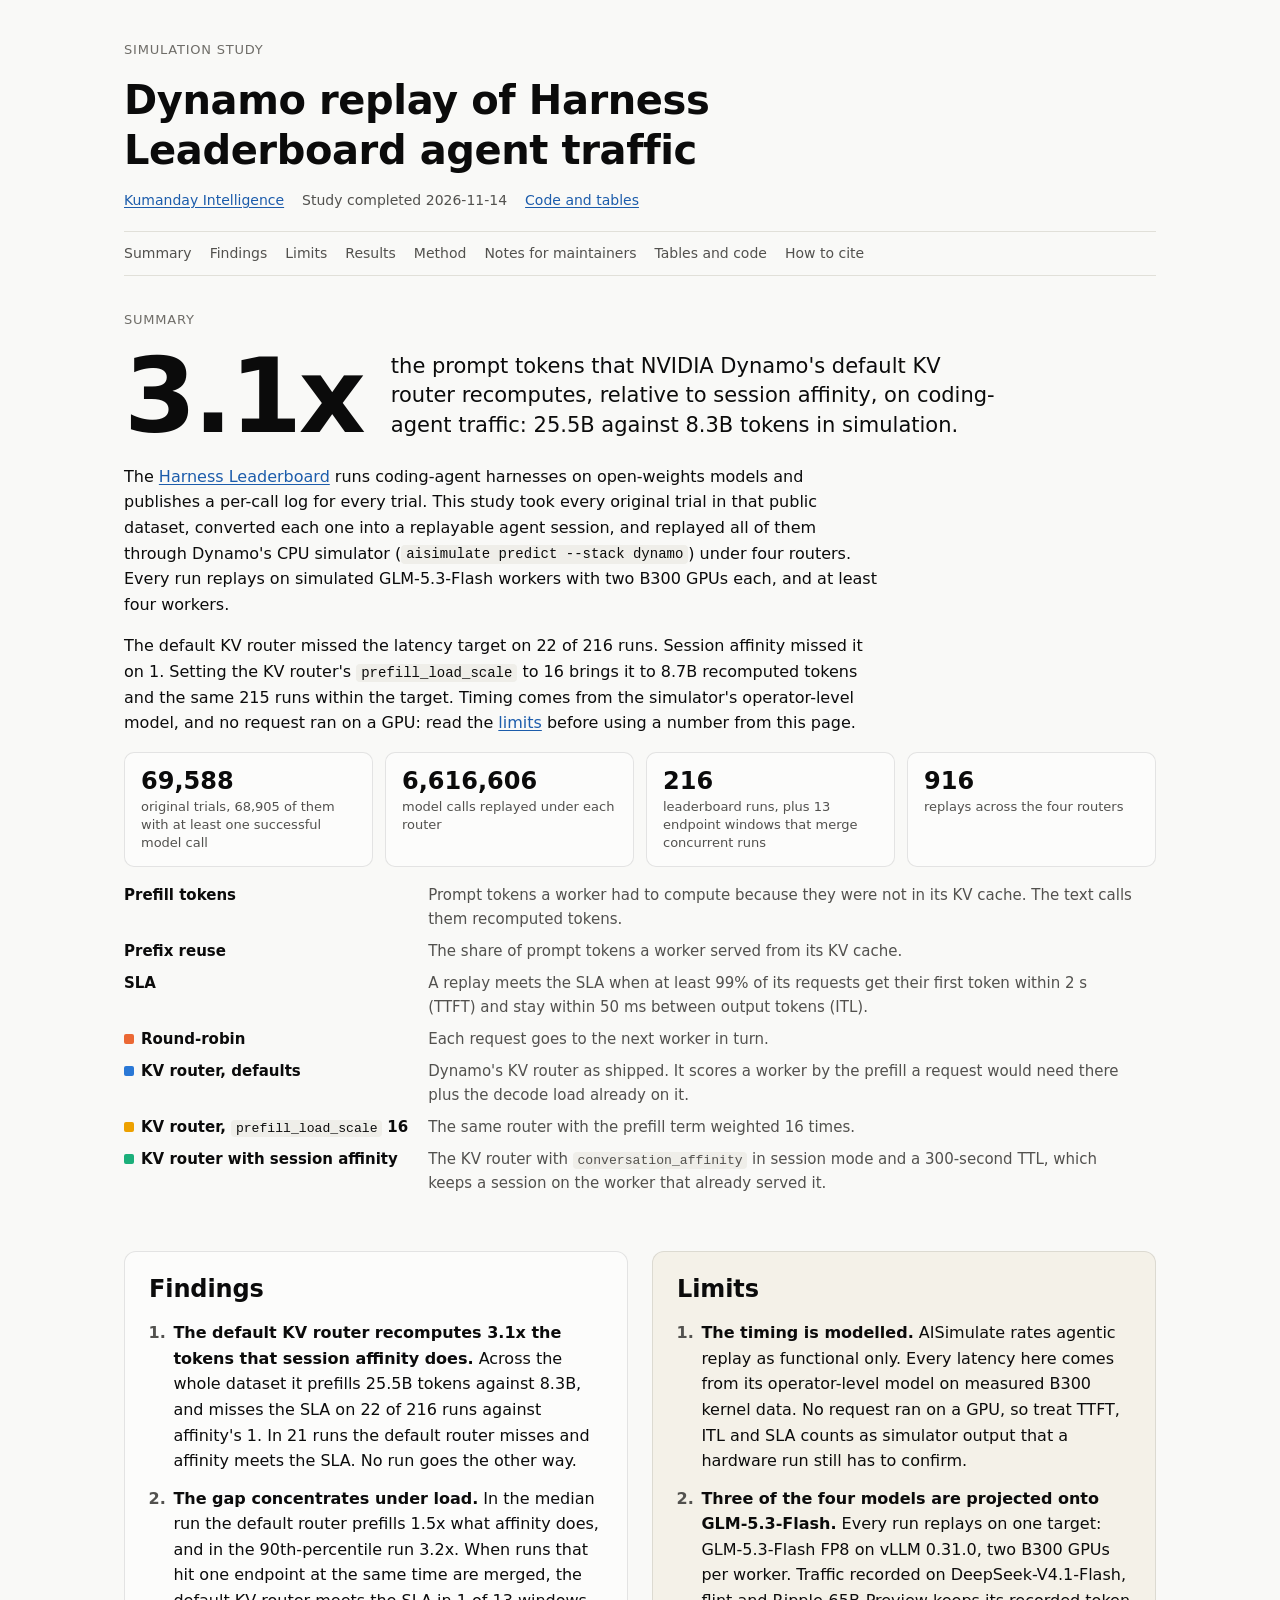
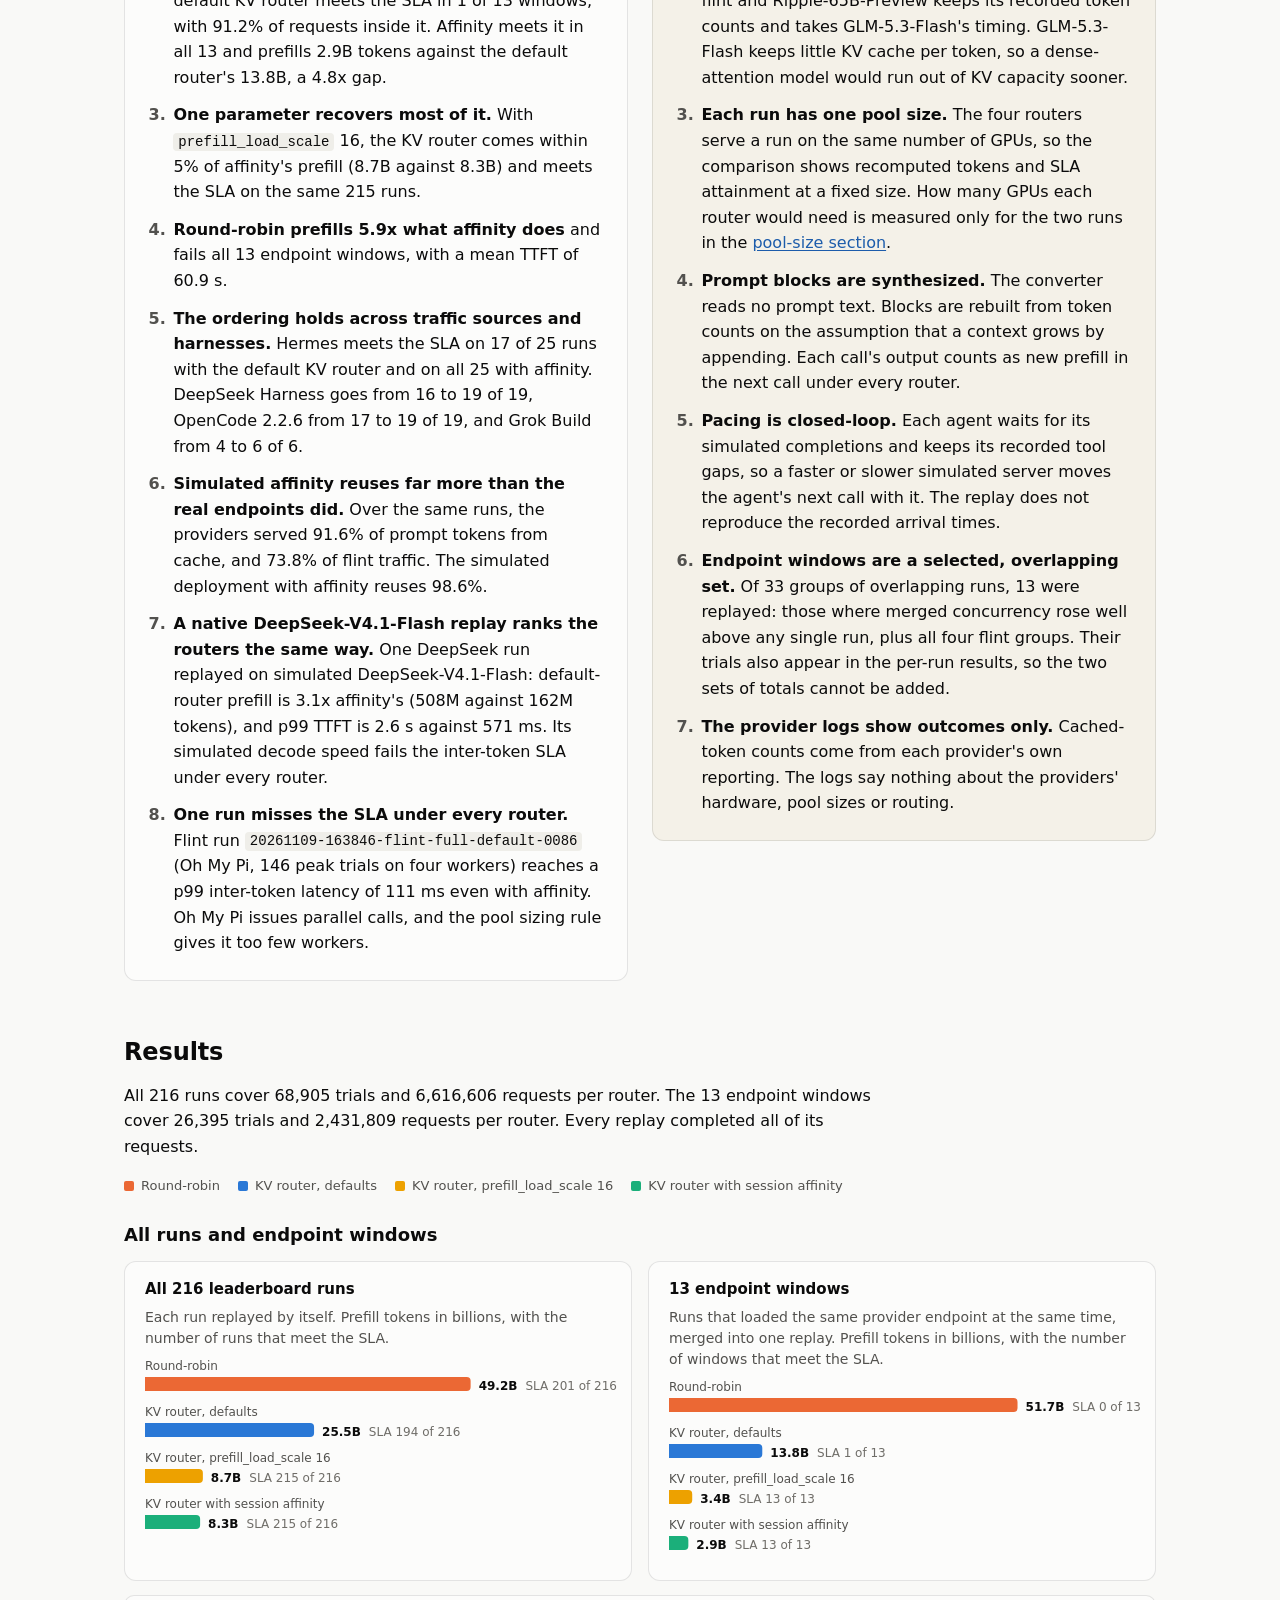
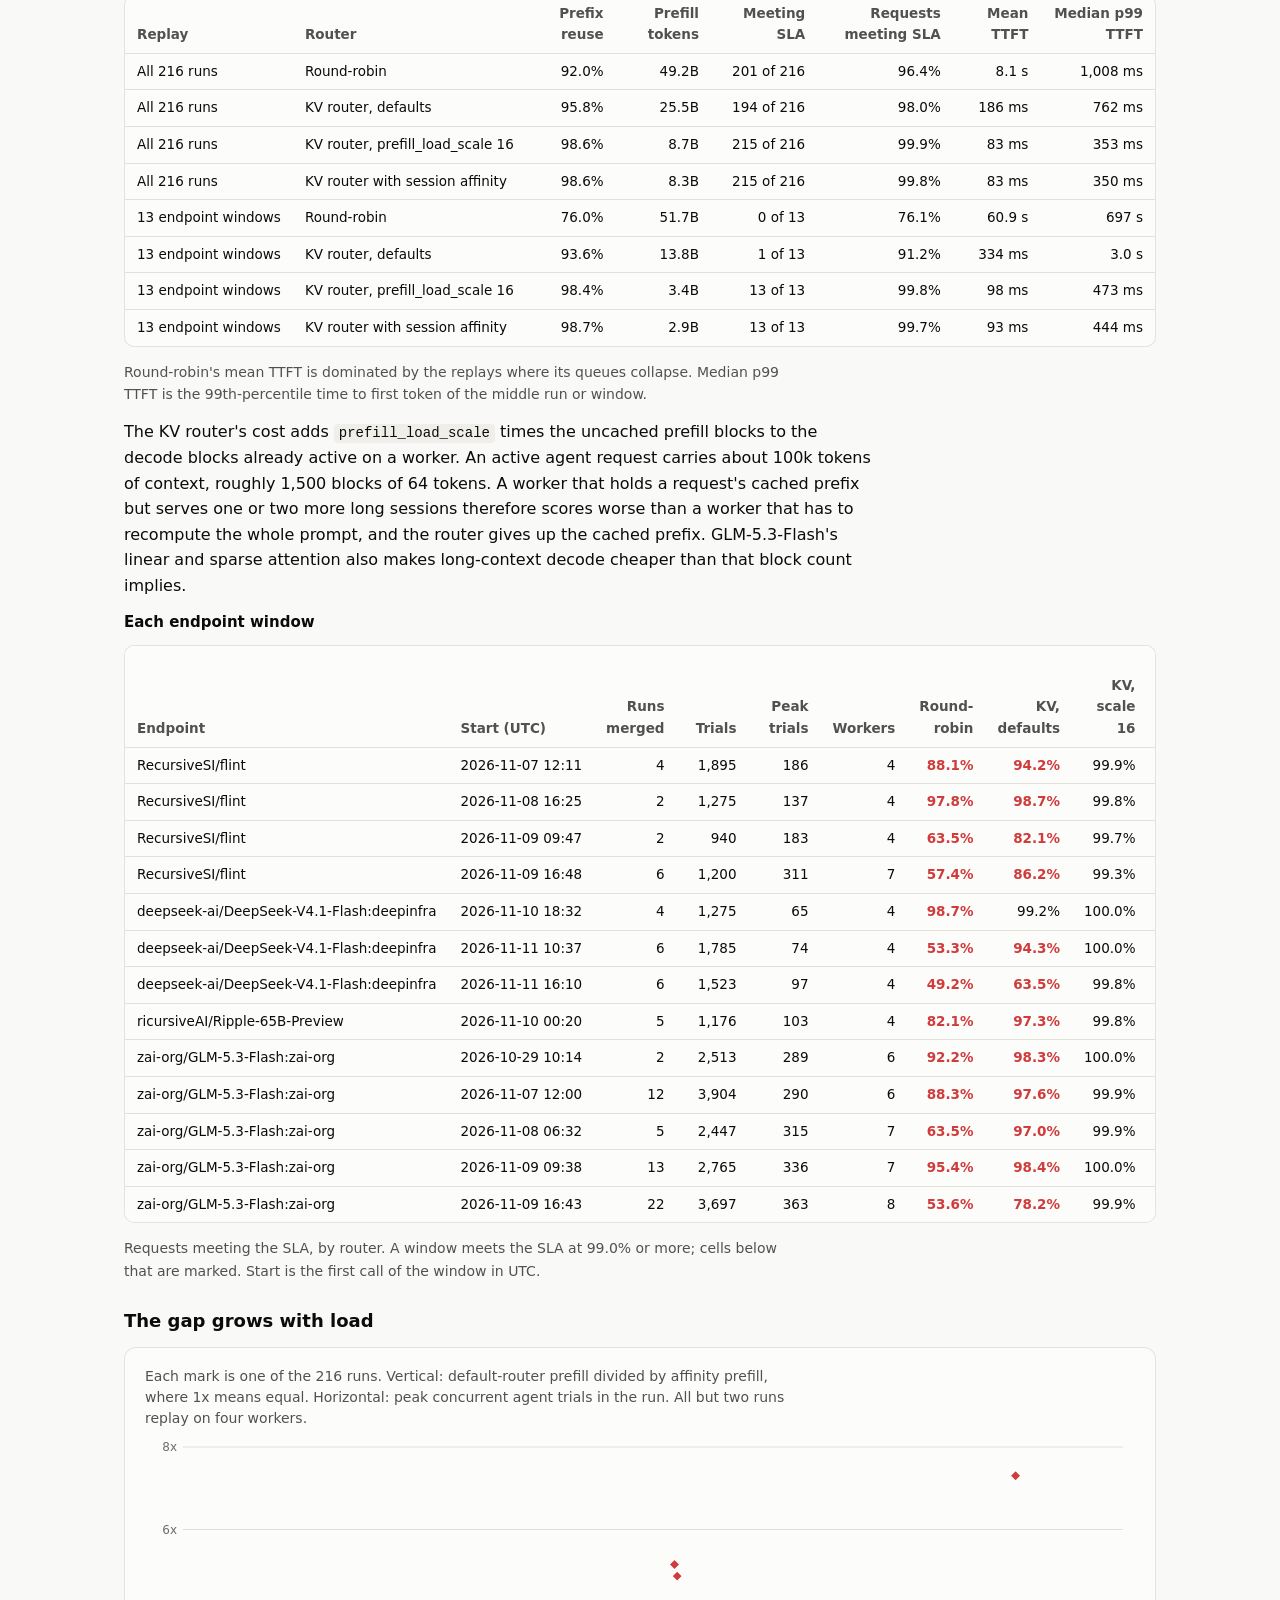
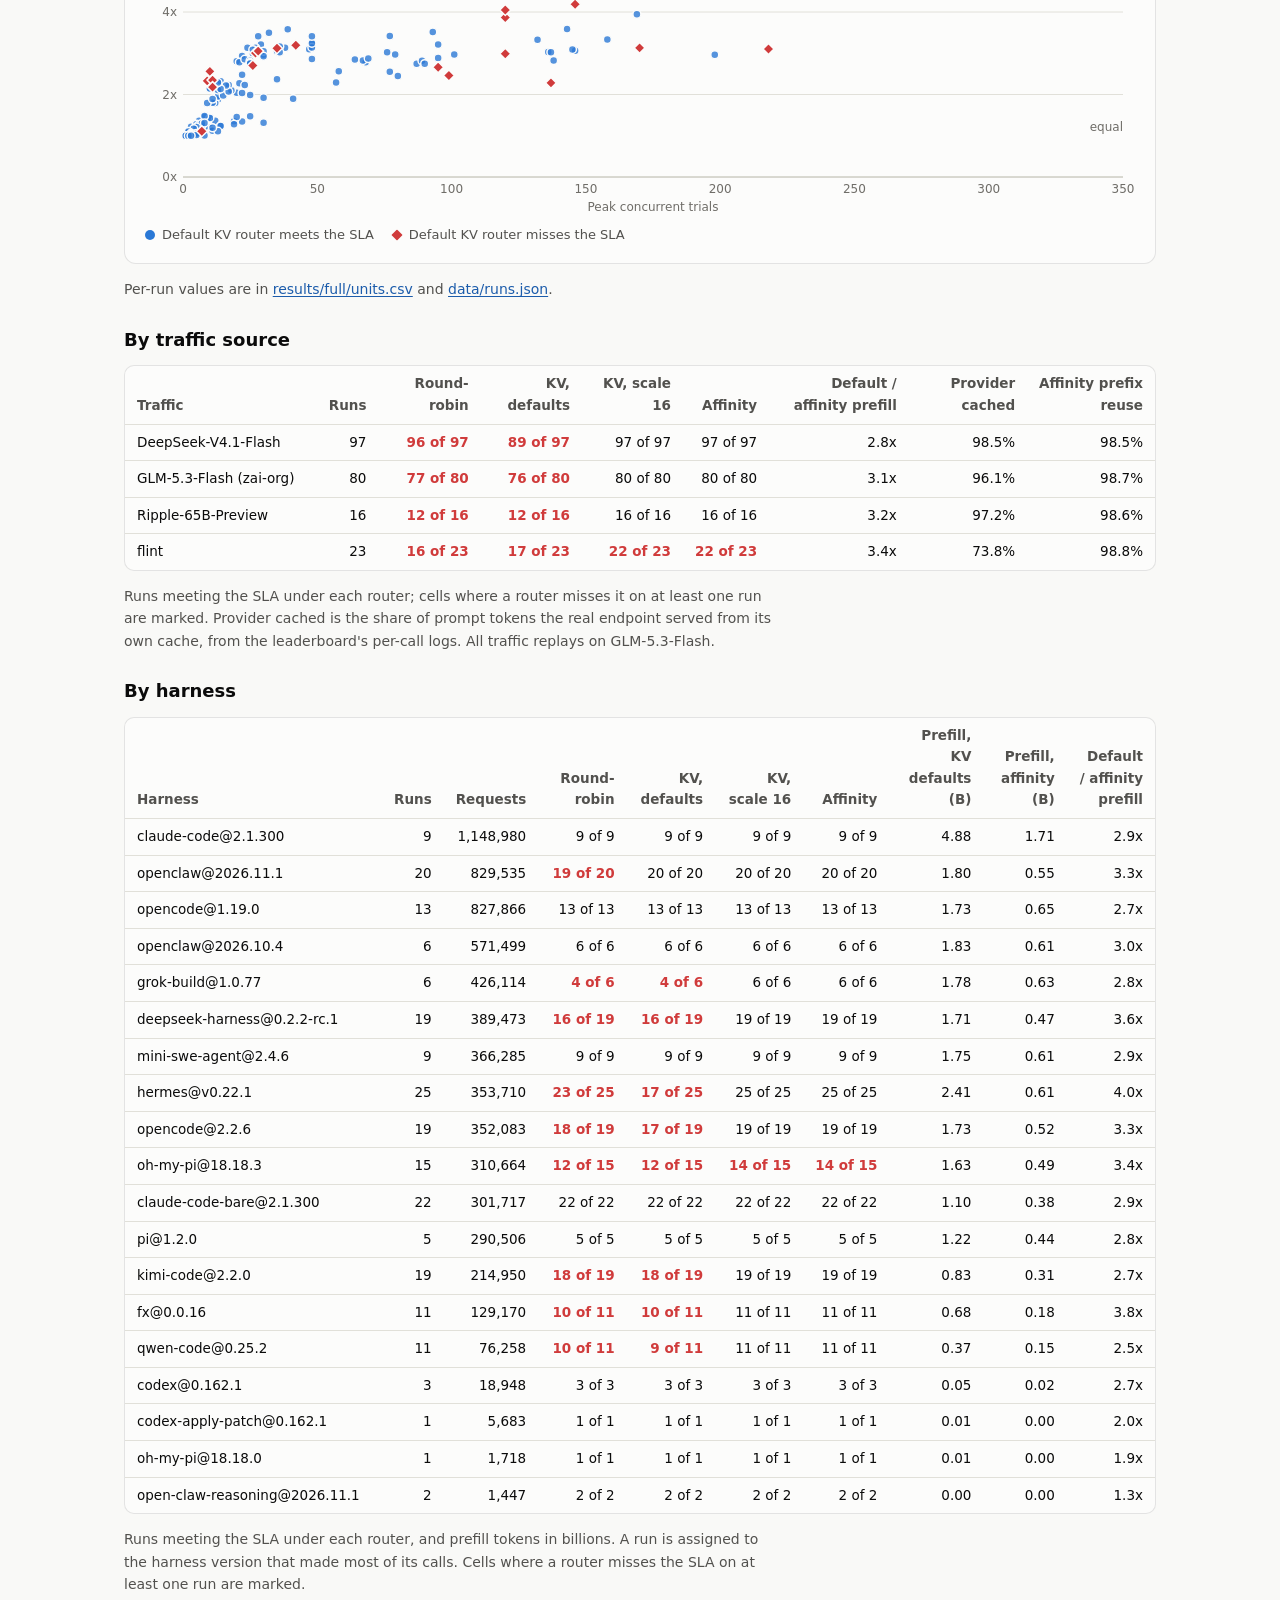
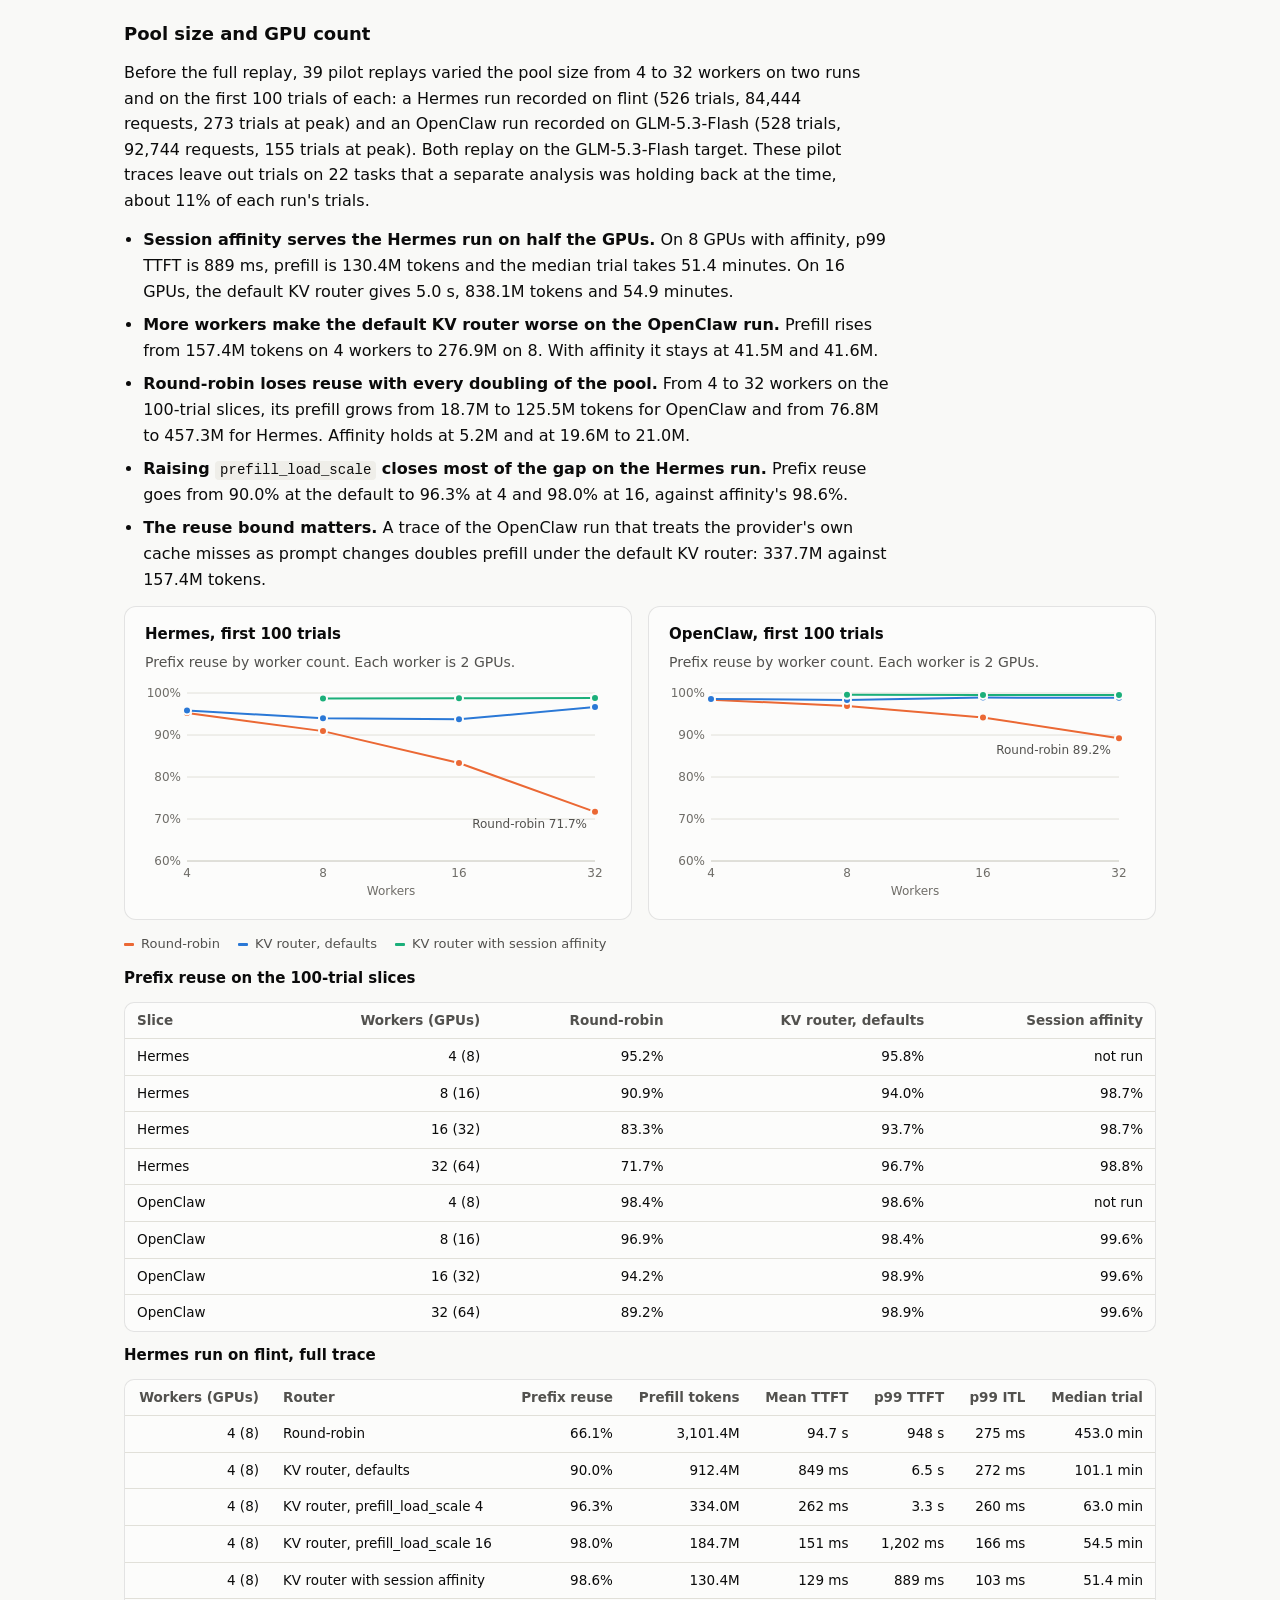
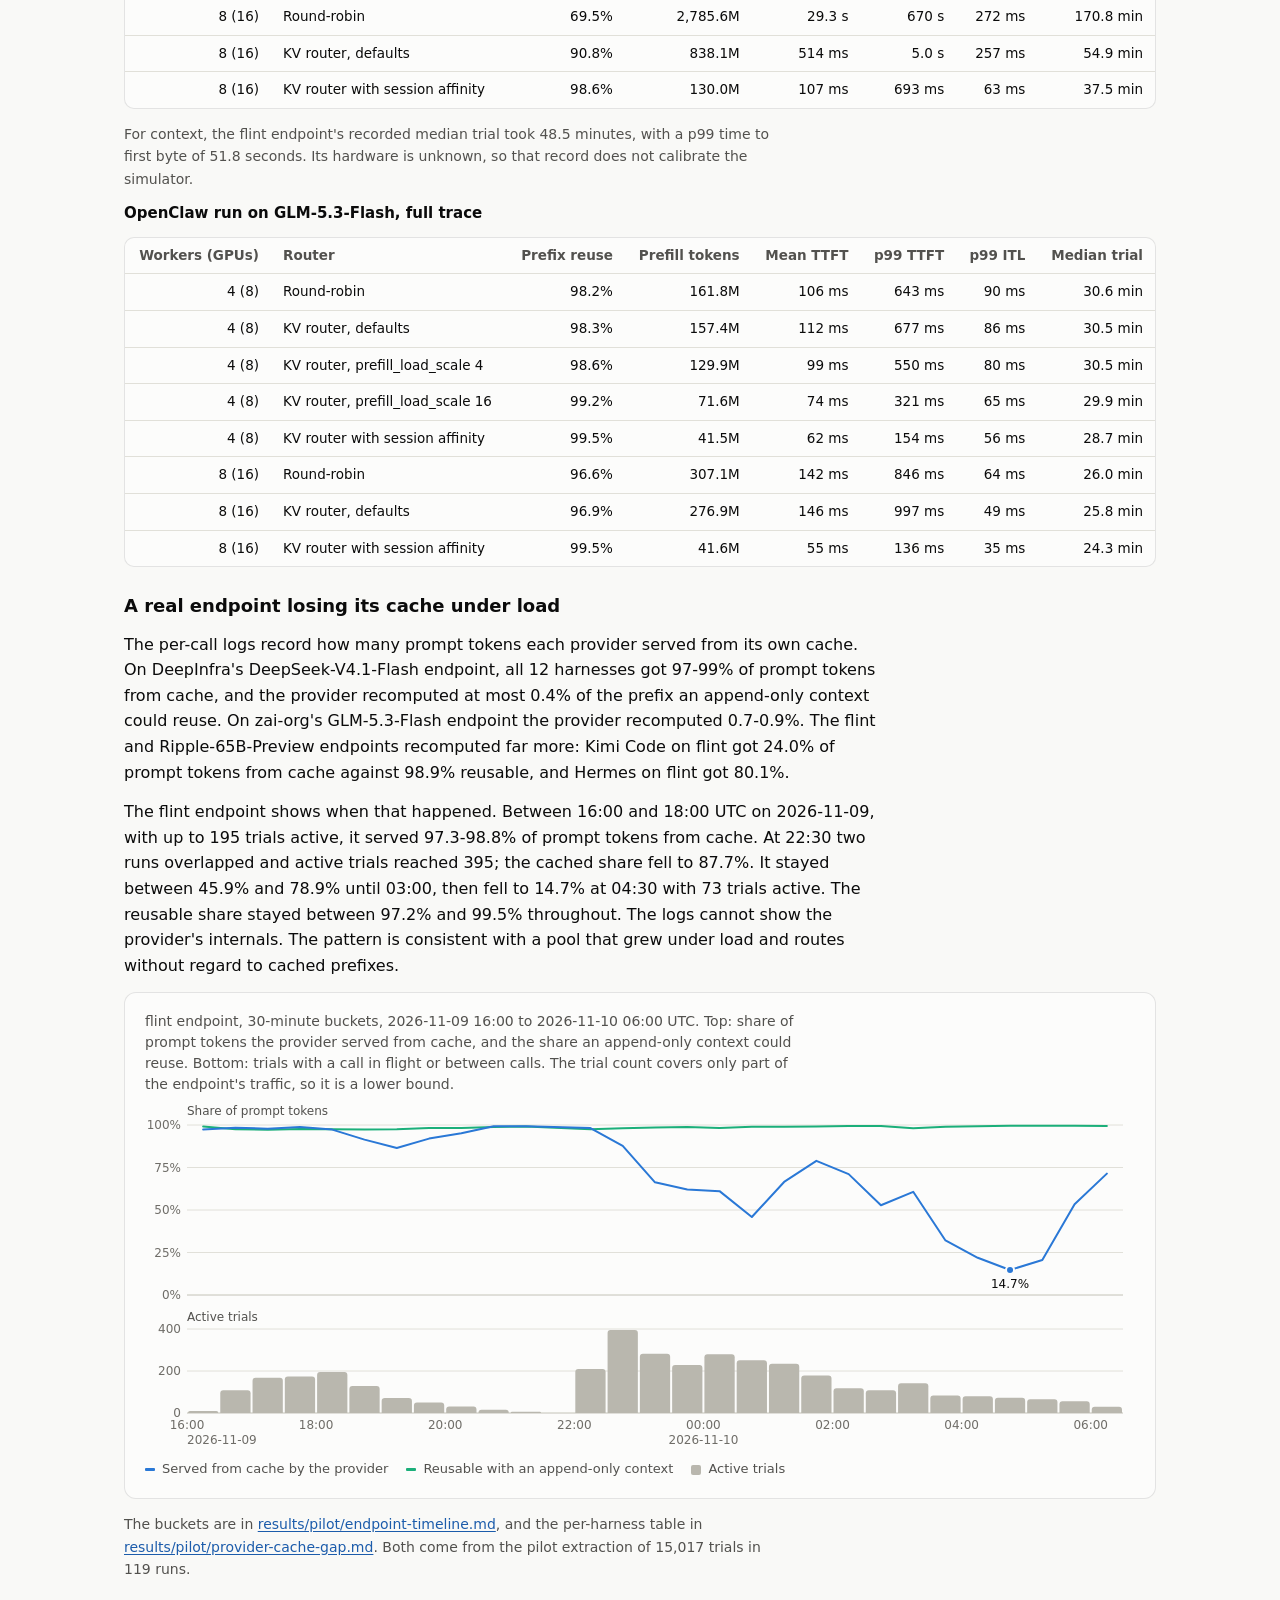
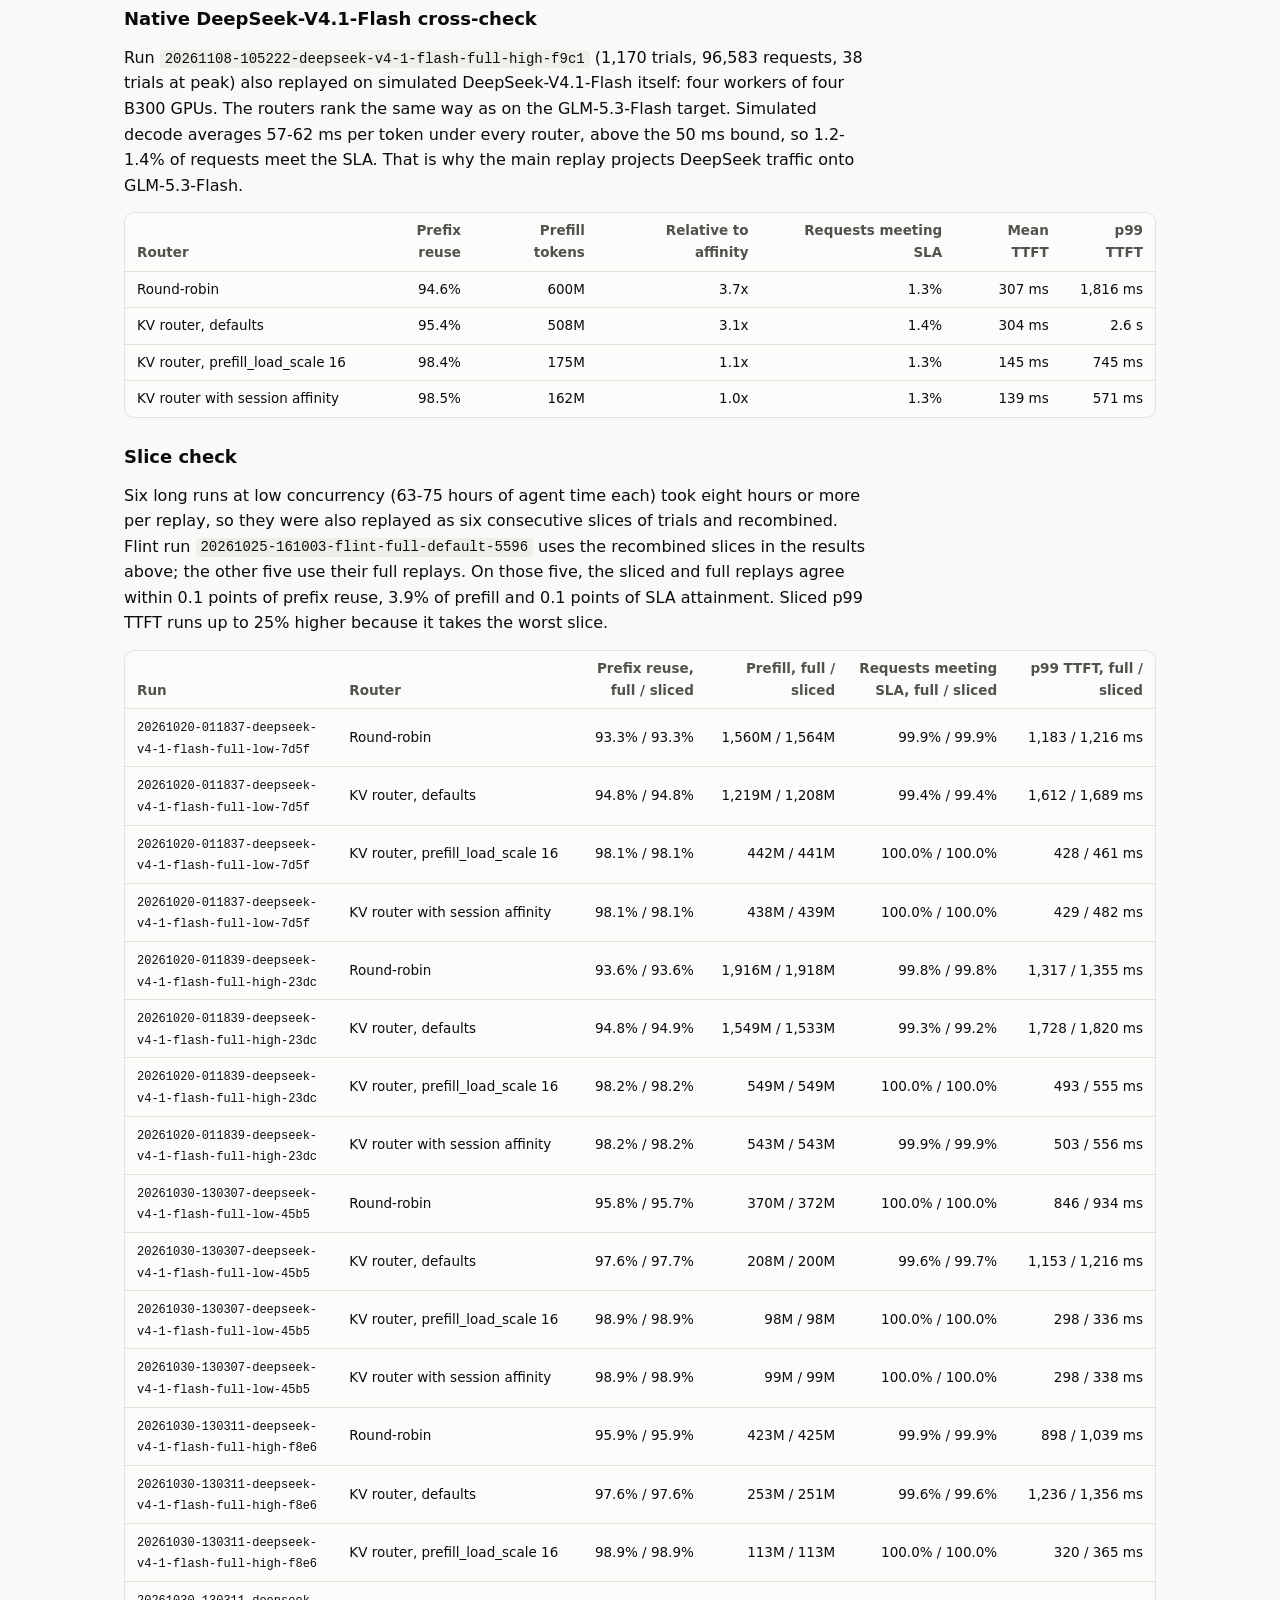
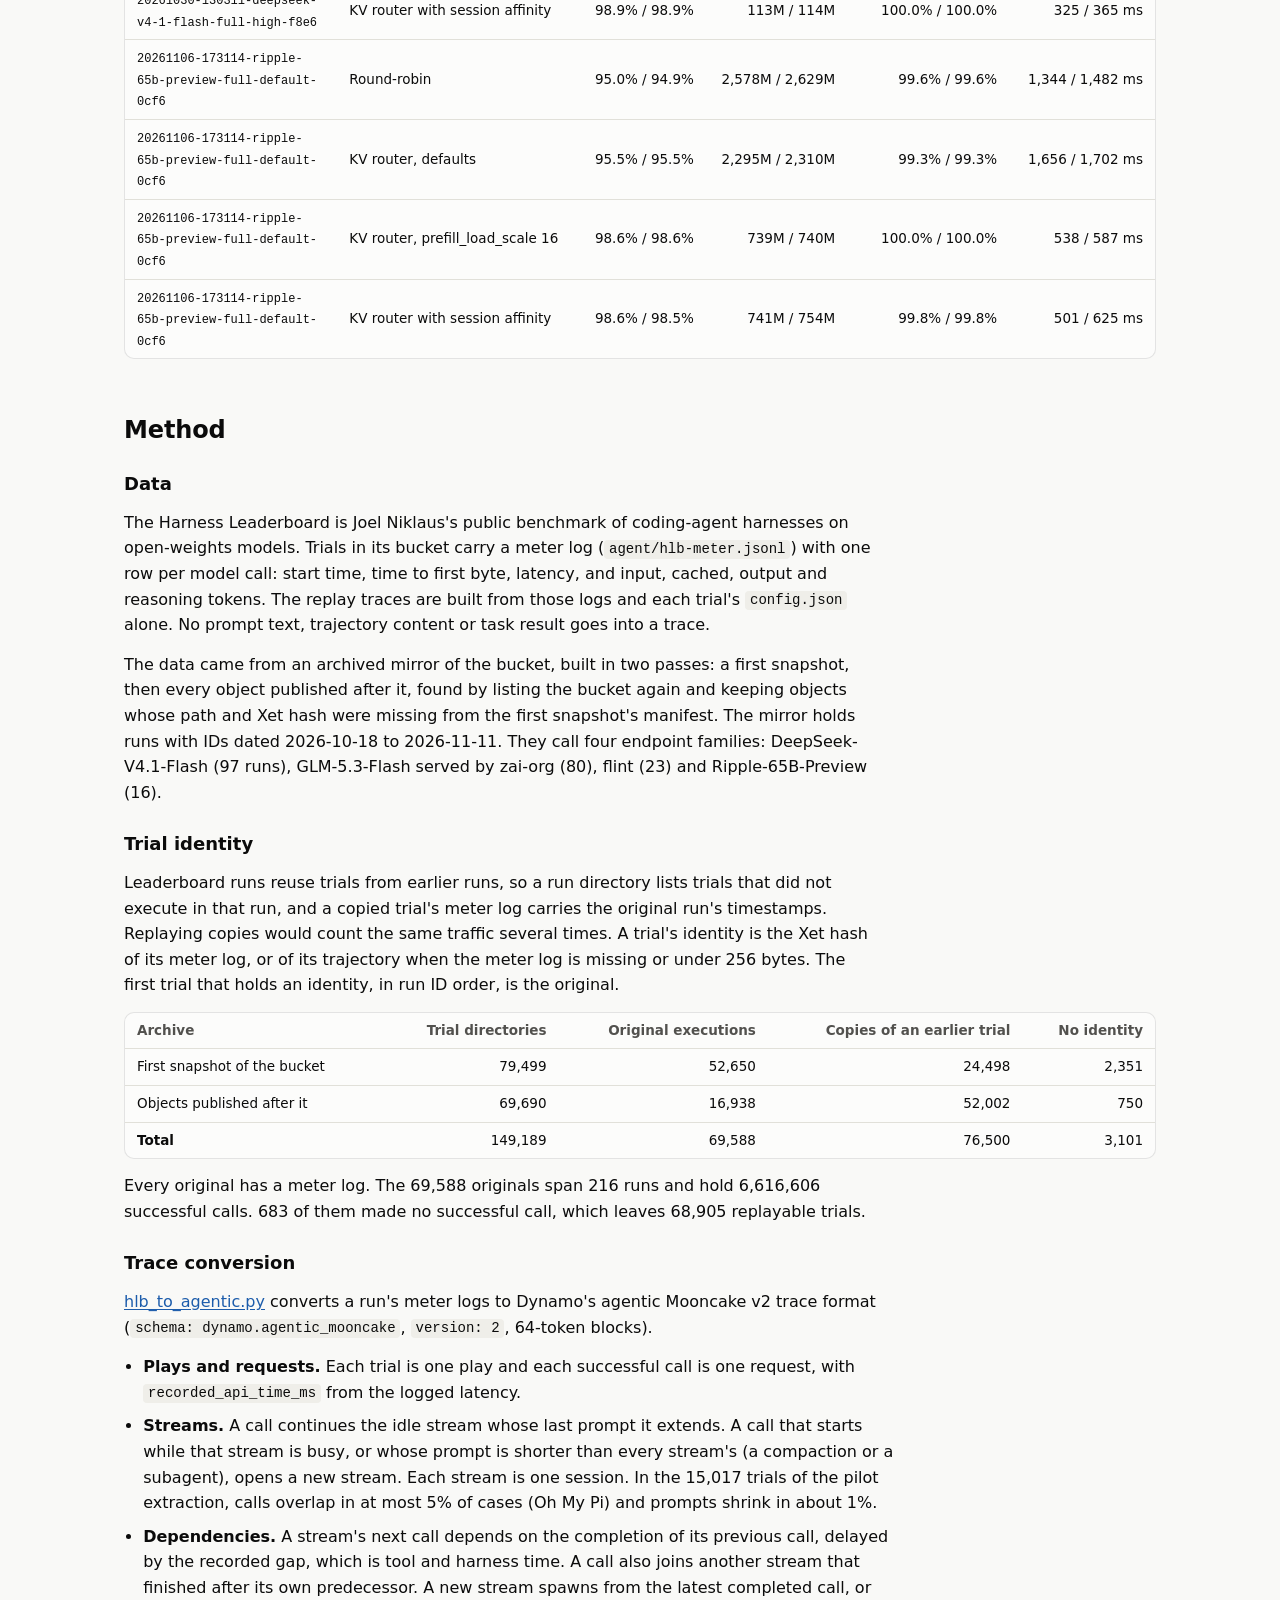
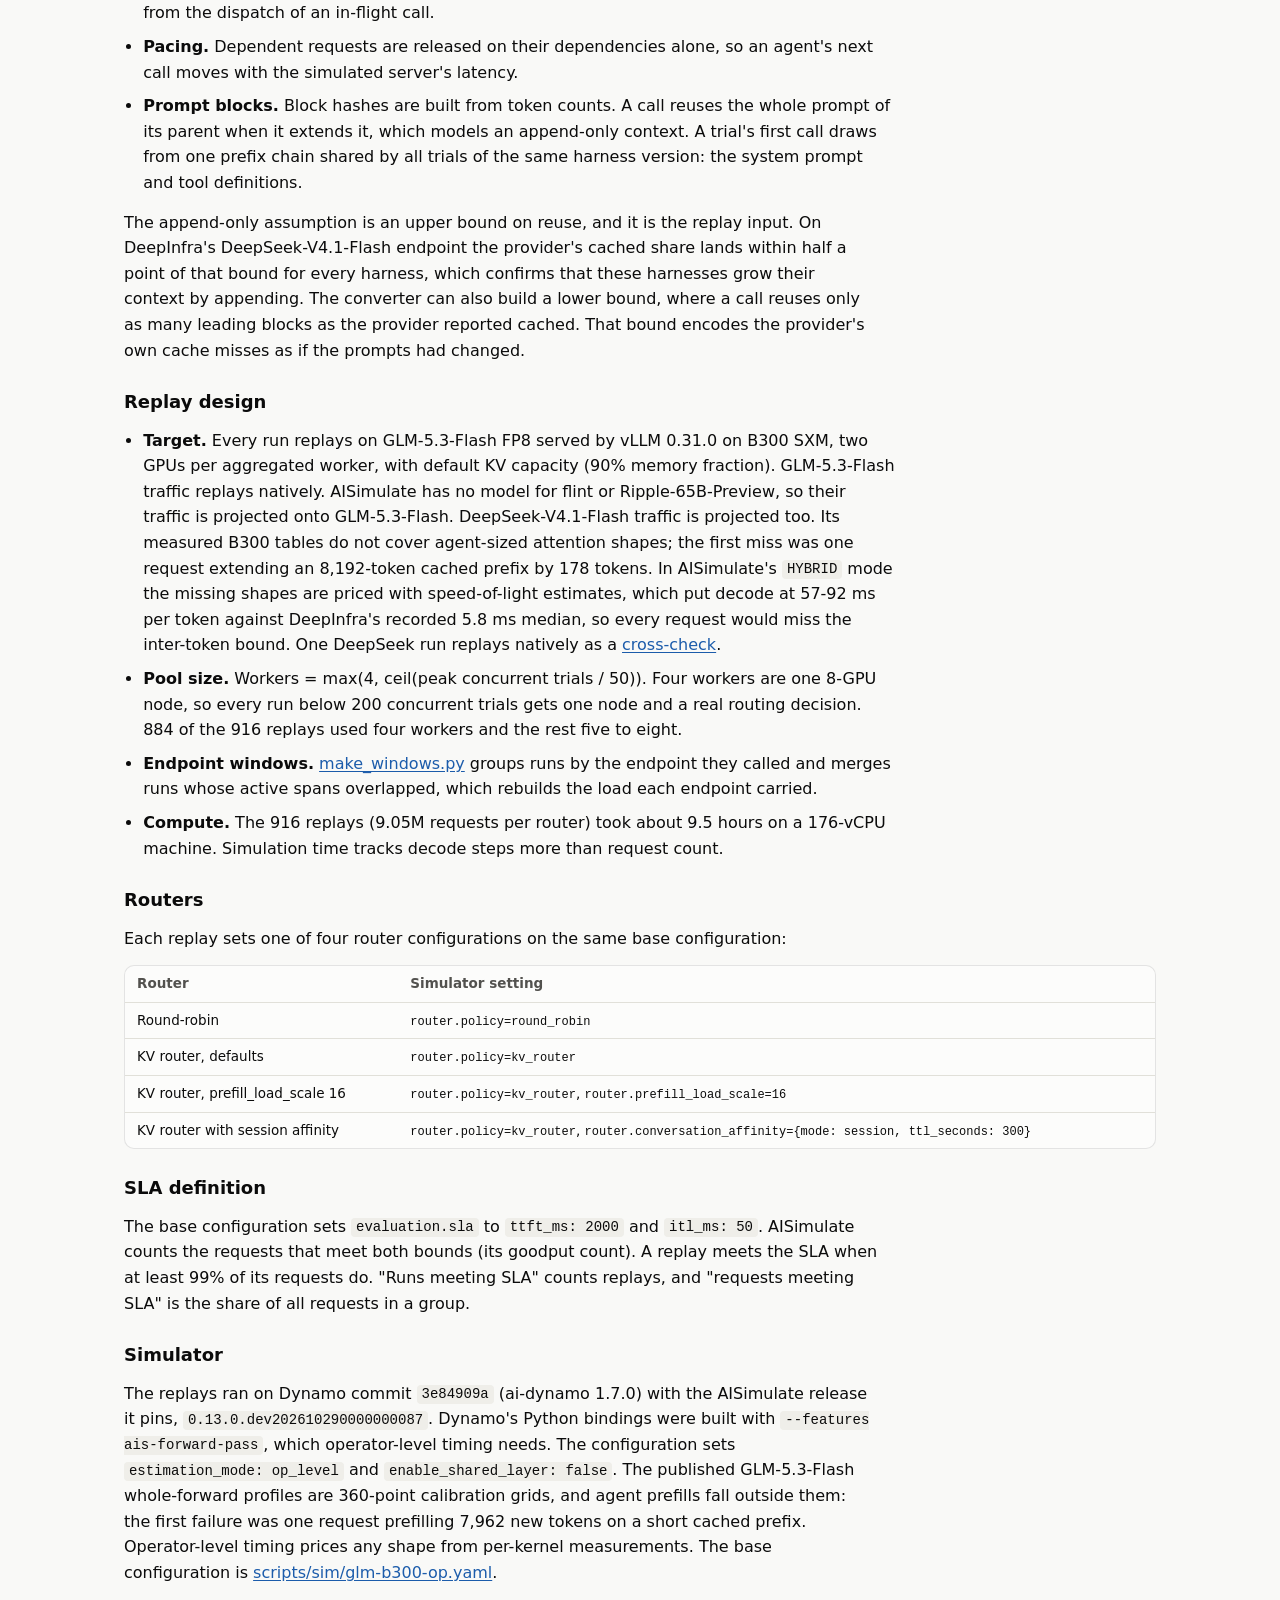
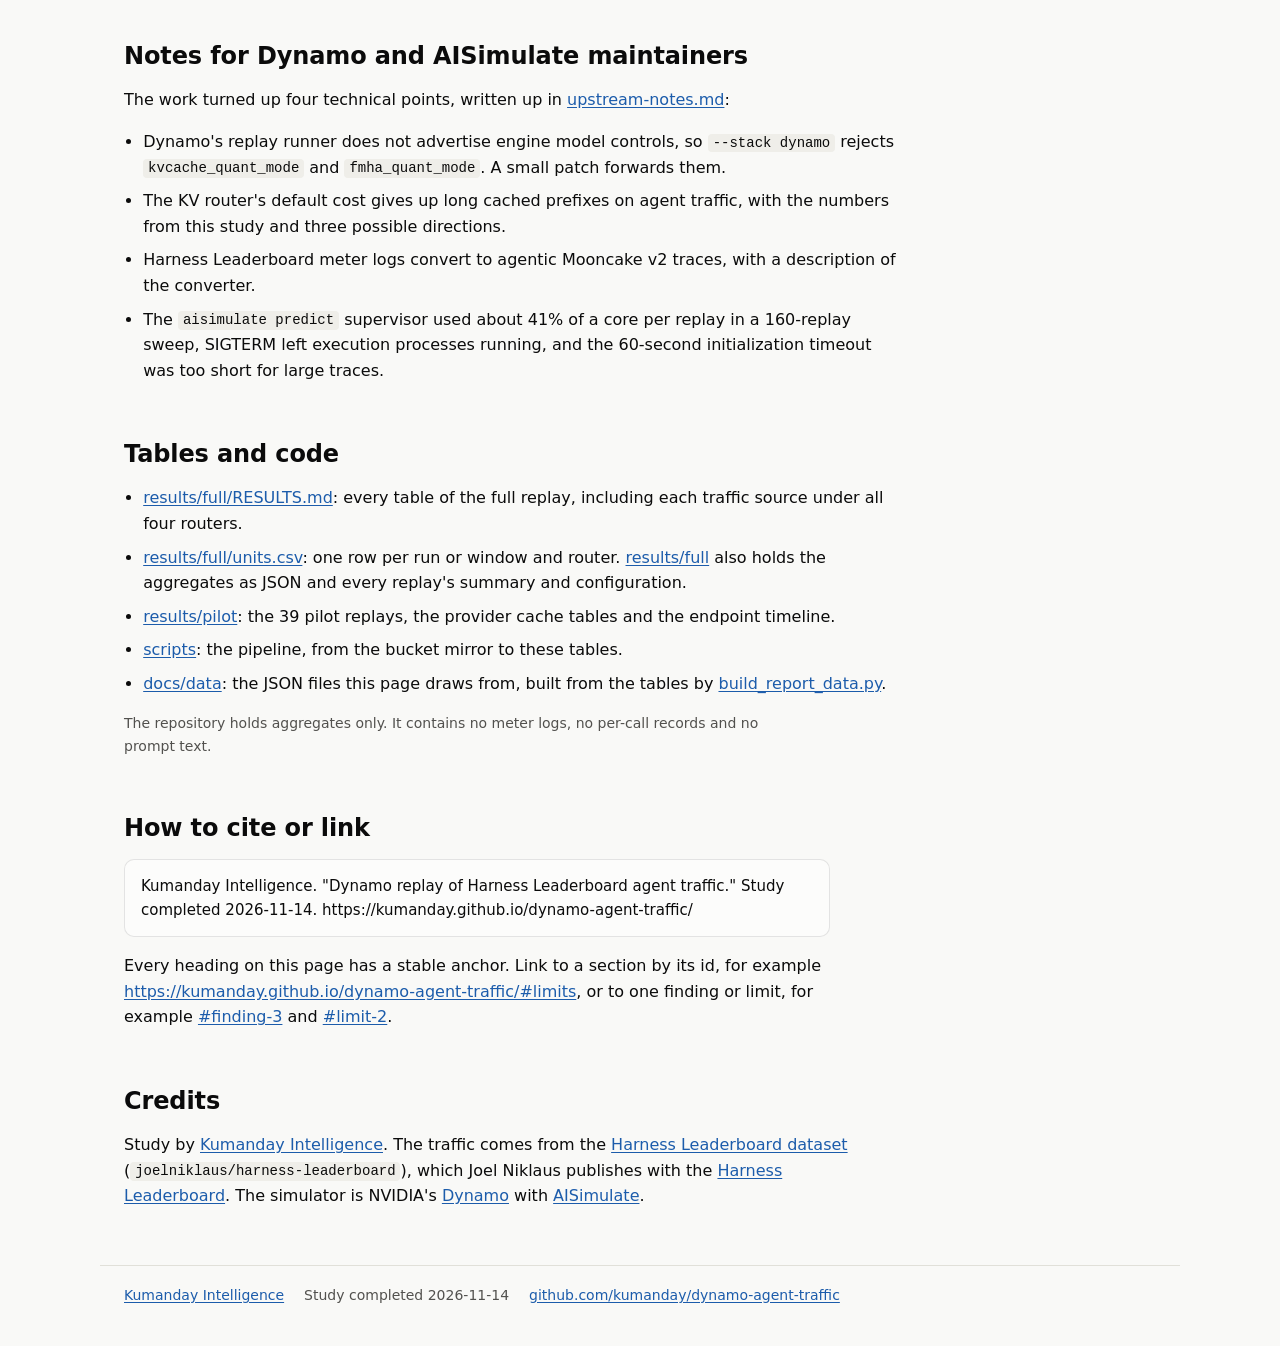
==== docs/index.html @ 210f21c0 "Add report page, chart data and notes for maintainers" ====
<!doctype html>
<html lang="en">
<head>
<meta charset="utf-8">
<meta name="viewport" content="width=device-width, initial-scale=1">
<title>Dynamo replay of Harness Leaderboard agent traffic</title>
<meta name="description" content="Every original trial of the public Harness Leaderboard dataset, 6.6 million model calls, replayed through NVIDIA Dynamo's CPU simulator under four routers. The default KV router recomputes 3.1x the prompt tokens that session affinity does.">
<link rel="canonical" href="https://kumanday.github.io/dynamo-agent-traffic/">
<style>
:root {
  color-scheme: light;
  --page: #f9f9f7;
  --surface: #fcfcfb;
  --ink: #0b0b0b;
  --ink-2: #52514e;
  --ink-3: #6f6d68;
  --line: #e1e0d9;
  --axis: #c3c2b7;
  --ring: rgba(11, 11, 11, 0.10);
  --link: #1c5cab;
  --code-bg: #efeee9;
  --r-rr: #eb6834;
  --r-kv: #2a78d6;
  --r-kvp16: #eda100;
  --r-aff: #1baf7a;
  --s-reusable: #1baf7a;
  --neutral-mark: #b9b7ae;
  --critical: #d03b3b;
  --limit-bg: #f4f1e8;
  --shadow: 0 6px 24px rgba(11, 11, 11, 0.12);
}
@media (prefers-color-scheme: dark) {
  :root {
    color-scheme: dark;
    --page: #0d0d0d;
    --surface: #1a1a19;
    --ink: #f0efec;
    --ink-2: #c3c2b7;
    --ink-3: #9d9b94;
    --line: #2c2c2a;
    --axis: #45453f;
    --ring: rgba(255, 255, 255, 0.10);
    --link: #86b6ef;
    --code-bg: #262624;
    --r-rr: #d95926;
    --r-kv: #3987e5;
    --r-kvp16: #c98500;
    --r-aff: #199e70;
    --s-reusable: #199e70;
    --neutral-mark: #5c5b55;
    --critical: #e66767;
    --limit-bg: #201f1b;
    --shadow: 0 6px 24px rgba(0, 0, 0, 0.5);
  }
}
* { box-sizing: border-box; }
html { -webkit-text-size-adjust: 100%; scroll-padding-top: 16px; }
body {
  margin: 0;
  background: var(--page);
  color: var(--ink);
  font: 16px/1.6 system-ui, -apple-system, "Segoe UI", Roboto, sans-serif;
  overflow-wrap: break-word;
}
main, .site-head, .site-foot { max-width: 1080px; margin: 0 auto; padding: 0 24px; }
@media (max-width: 600px) { main, .site-head, .site-foot { padding: 0 16px; } }
a { color: var(--link); text-underline-offset: 2px; }
a:focus-visible, summary:focus-visible { outline: 2px solid var(--link); outline-offset: 2px; border-radius: 2px; }
p, ul, ol, dl { margin: 0; }
p, li, dd { max-width: 74ch; }
code {
  font: 0.875em/1.4 ui-monospace, SFMono-Regular, Menlo, Consolas, monospace;
  background: var(--code-bg); border-radius: 4px; padding: 0.1em 0.35em;
  overflow-wrap: anywhere;
}
h1, h2, h3, h4 { margin: 0; line-height: 1.25; text-wrap: balance; }
h1 { font-size: clamp(28px, 5vw, 40px); font-weight: 650; letter-spacing: -0.01em; }
h2 { font-size: 24px; font-weight: 650; letter-spacing: -0.005em; }
h3 { font-size: 18px; font-weight: 650; }
h4 { font-size: 15px; font-weight: 650; }
.anchor { margin-left: 8px; color: var(--ink-3); text-decoration: none; font-weight: 400; opacity: 0; }
h2:hover .anchor, h3:hover .anchor, h4:hover .anchor, li:hover > .anchor, .anchor:focus-visible { opacity: 1; }
@media (hover: none) { .anchor { opacity: 0.6; } }

.site-head { padding-top: 40px; padding-bottom: 8px; display: flex; flex-direction: column; gap: 14px; }
.eyebrow { font-size: 13px; font-weight: 400; }
.kicker { font-size: 13px; letter-spacing: 0.06em; text-transform: uppercase; color: var(--ink-3); }
.byline { font-size: 14px; color: var(--ink-2); display: flex; flex-wrap: wrap; gap: 4px 18px; }
.toc { border-top: 1px solid var(--line); border-bottom: 1px solid var(--line); padding: 10px 0; margin-top: 6px; }
.toc ul { list-style: none; padding: 0; display: flex; flex-wrap: wrap; gap: 4px 18px; font-size: 14px; }
.toc li { max-width: none; }
.toc a { color: var(--ink-2); text-decoration: none; }
.toc a:hover { color: var(--ink); text-decoration: underline; }

main { display: flex; flex-direction: column; gap: 56px; padding-top: 28px; padding-bottom: 56px; }
section { display: flex; flex-direction: column; gap: 16px; min-width: 0; }
section > section { gap: 14px; margin-top: 12px; }
.hero { display: flex; flex-wrap: wrap; align-items: center; gap: 12px 28px; }
.hero-num { font-size: clamp(64px, 14vw, 104px); font-weight: 650; line-height: 1; letter-spacing: -0.03em; white-space: nowrap; }
.hero-text { font-size: clamp(18px, 2.4vw, 21px); line-height: 1.4; flex: 1 1 300px; min-width: 0; max-width: 46ch; }
.tiles { display: grid; grid-template-columns: repeat(auto-fit, minmax(190px, 1fr)); gap: 12px; }
.tile { background: var(--surface); border: 1px solid var(--ring); border-radius: 10px; padding: 14px 16px; display: flex; flex-direction: column; gap: 2px; min-width: 0; }
.tile b { font-size: 24px; font-weight: 650; line-height: 1.2; }
.tile span { font-size: 13px; color: var(--ink-2); line-height: 1.4; }
dl.defs { display: grid; grid-template-columns: minmax(120px, max-content) 1fr; gap: 8px 20px; font-size: 15px; }
dl.defs dt { font-weight: 600; }
dl.defs dd { margin: 0; color: var(--ink-2); }
@media (max-width: 600px) { dl.defs { grid-template-columns: 1fr; gap: 2px; } dl.defs dd { margin-bottom: 8px; } }
.sw { display: inline-block; width: 10px; height: 10px; border-radius: 2px; margin-right: 7px; flex: none; }
.sw.line { height: 3px; border-radius: 1px; vertical-align: middle; }
.sw.diamond { transform: rotate(45deg) scale(0.8); border-radius: 1px; }
.sw-rr { background: var(--r-rr); } .sw-kv { background: var(--r-kv); } .sw-kvp16 { background: var(--r-kvp16); } .sw-aff { background: var(--r-aff); }
.sw-cached { background: var(--r-kv); } .sw-reusable { background: var(--s-reusable); } .sw-neutral { background: var(--neutral-mark); } .sw-critical { background: var(--critical); }

.pair { display: grid; grid-template-columns: 1fr; gap: 24px; align-items: start; }
@media (min-width: 940px) { .pair { grid-template-columns: 1fr 1fr; } }
.panel { background: var(--surface); border: 1px solid var(--ring); border-radius: 12px; padding: 22px 24px 24px; }
.panel.limits { background: var(--limit-bg); }
@media (max-width: 600px) { .panel { padding: 18px 16px 20px; } }
.panel ol { padding-left: 1.4em; display: flex; flex-direction: column; gap: 12px; }
.panel li { padding-left: 2px; }
.panel li::marker { font-weight: 650; color: var(--ink-2); }
.panel .sub { font-size: 14px; color: var(--ink-2); }

.two { display: grid; grid-template-columns: repeat(auto-fit, minmax(280px, 1fr)); gap: 16px; }
.card { background: var(--surface); border: 1px solid var(--ring); border-radius: 12px; padding: 18px 20px; display: flex; flex-direction: column; gap: 8px; min-width: 0; }
@media (max-width: 600px) { .card { padding: 14px 14px 16px; } }
.cap { font-size: 14px; color: var(--ink-2); line-height: 1.5; }
.chart { position: relative; min-height: 120px; min-width: 0; }
.chart svg { display: block; width: 100%; height: auto; overflow: visible; }
.chart text { font: 12px system-ui, -apple-system, "Segoe UI", Roboto, sans-serif; fill: var(--ink-3); font-variant-numeric: tabular-nums; }
.chart text.strong, .chart tspan.strong { fill: var(--ink); }
.chart text.mid { fill: var(--ink-2); }
.legend { list-style: none; padding: 0; display: flex; flex-wrap: wrap; gap: 4px 18px; font-size: 13px; color: var(--ink-2); }
.legend li { display: flex; align-items: center; max-width: none; }
.tip {
  position: absolute; pointer-events: none; z-index: 3; max-width: 250px;
  background: var(--surface); border: 1px solid var(--ring); border-radius: 8px; box-shadow: var(--shadow);
  padding: 8px 10px; font-size: 12.5px; line-height: 1.45; color: var(--ink-2);
}
.tip b { color: var(--ink); font-weight: 650; }
.tip .t { color: var(--ink); font-weight: 650; overflow-wrap: anywhere; }
.tip .k { display: inline-block; width: 12px; height: 3px; border-radius: 1px; margin-right: 6px; vertical-align: middle; }

.tablewrap { overflow-x: auto; min-width: 0; border: 1px solid var(--ring); border-radius: 10px; background: var(--surface); }
table { border-collapse: collapse; width: 100%; font-size: 13.5px; font-variant-numeric: tabular-nums; }
th, td { padding: 7px 12px; border-bottom: 1px solid var(--line); text-align: right; white-space: nowrap; }
tbody tr:last-child td { border-bottom: 0; }
th { color: var(--ink-2); font-weight: 600; vertical-align: bottom; white-space: normal; min-width: 72px; }
th.l, td.l { text-align: left; }
td.wrap { white-space: normal; min-width: 180px; overflow-wrap: anywhere; }
td.miss { color: var(--critical); font-weight: 600; }
td.total { font-weight: 650; }
td code { background: none; padding: 0; font-size: 12px; }
.note { font-size: 14px; color: var(--ink-2); }
.callout { border-left: 3px solid var(--axis); padding: 2px 0 2px 14px; color: var(--ink-2); font-size: 15px; }
.cite { background: var(--surface); border: 1px solid var(--ring); border-radius: 10px; padding: 14px 16px; font-size: 15px; }
.site-foot { border-top: 1px solid var(--line); padding-top: 18px; padding-bottom: 40px; font-size: 14px; color: var(--ink-2); display: flex; flex-wrap: wrap; gap: 6px 20px; }
ul.plain { padding-left: 1.2em; display: flex; flex-direction: column; gap: 8px; }
</style>
</head>
<body>

<header class="site-head">
  <p class="kicker">Simulation study</p>
  <h1 id="top">Dynamo replay of Harness Leaderboard agent traffic</h1>
  <p class="byline">
    <span><a href="https://github.com/kumanday">Kumanday Intelligence</a></span>
    <span>Study completed <time datetime="2026-11-14">2026-11-14</time></span>
    <span><a href="https://github.com/kumanday/dynamo-agent-traffic">Code and tables</a></span>
  </p>
  <nav class="toc" aria-label="Contents">
    <ul>
      <li><a href="#summary">Summary</a></li>
      <li><a href="#findings">Findings</a></li>
      <li><a href="#limits">Limits</a></li>
      <li><a href="#results">Results</a></li>
      <li><a href="#method">Method</a></li>
      <li><a href="#maintainer-notes">Notes for maintainers</a></li>
      <li><a href="#files">Tables and code</a></li>
      <li><a href="#cite">How to cite</a></li>
    </ul>
  </nav>
</header>

<main>

<section id="summary" aria-labelledby="summary-h">
  <h2 id="summary-h" class="kicker eyebrow">Summary</h2>
  <div class="hero">
    <span class="hero-num">3.1x</span>
    <p class="hero-text">the prompt tokens that NVIDIA Dynamo's default KV router recomputes, relative to session affinity, on coding-agent traffic: 25.5B against 8.3B tokens in simulation.</p>
  </div>
  <p>The <a href="https://huggingface.co/buckets/joelniklaus/harness-leaderboard">Harness Leaderboard</a> runs coding-agent harnesses on open-weights models and publishes a per-call log for every trial. This study took every original trial in that public dataset, converted each one into a replayable agent session, and replayed all of them through Dynamo's CPU simulator (<code>aisimulate predict --stack dynamo</code>) under four routers. Every run replays on simulated GLM-5.3-Flash workers with two B300 GPUs each, and at least four workers.</p>
  <p>The default KV router missed the latency target on 22 of 216 runs. Session affinity missed it on 1. Setting the KV router's <code>prefill_load_scale</code> to 16 brings it to 8.7B recomputed tokens and the same 215 runs within the target. Timing comes from the simulator's operator-level model, and no request ran on a GPU: read the <a href="#limits">limits</a> before using a number from this page.</p>
  <div class="tiles">
    <div class="tile"><b>69,588</b><span>original trials, 68,905 of them with at least one successful model call</span></div>
    <div class="tile"><b>6,616,606</b><span>model calls replayed under each router</span></div>
    <div class="tile"><b>216</b><span>leaderboard runs, plus 13 endpoint windows that merge concurrent runs</span></div>
    <div class="tile"><b>916</b><span>replays across the four routers</span></div>
  </div>
  <dl class="defs">
    <dt>Prefill tokens</dt><dd>Prompt tokens a worker had to compute because they were not in its KV cache. The text calls them recomputed tokens.</dd>
    <dt>Prefix reuse</dt><dd>The share of prompt tokens a worker served from its KV cache.</dd>
    <dt>SLA</dt><dd>A replay meets the SLA when at least 99% of its requests get their first token within 2 s (TTFT) and stay within 50 ms between output tokens (ITL).</dd>
    <dt><span class="sw sw-rr"></span>Round-robin</dt><dd>Each request goes to the next worker in turn.</dd>
    <dt><span class="sw sw-kv"></span>KV router, defaults</dt><dd>Dynamo's KV router as shipped. It scores a worker by the prefill a request would need there plus the decode load already on it.</dd>
    <dt><span class="sw sw-kvp16"></span>KV router, <code>prefill_load_scale</code> 16</dt><dd>The same router with the prefill term weighted 16 times.</dd>
    <dt><span class="sw sw-aff"></span>KV router with session affinity</dt><dd>The KV router with <code>conversation_affinity</code> in session mode and a 300-second TTL, which keeps a session on the worker that already served it.</dd>
  </dl>
</section>

<div class="pair">
  <section id="findings" class="panel" aria-labelledby="findings-h">
    <h2 id="findings-h">Findings<a class="anchor" href="#findings" aria-label="Link to Findings">#</a></h2>
    <ol>
      <li id="finding-1"><b>The default KV router recomputes 3.1x the tokens that session affinity does.</b> Across the whole dataset it prefills 25.5B tokens against 8.3B, and misses the SLA on 22 of 216 runs against affinity's 1. In 21 runs the default router misses and affinity meets the SLA. No run goes the other way.</li>
      <li id="finding-2"><b>The gap concentrates under load.</b> In the median run the default router prefills 1.5x what affinity does, and in the 90th-percentile run 3.2x. When runs that hit one endpoint at the same time are merged, the default KV router meets the SLA in 1 of 13 windows, with 91.2% of requests inside it. Affinity meets it in all 13 and prefills 2.9B tokens against the default router's 13.8B, a 4.8x gap.</li>
      <li id="finding-3"><b>One parameter recovers most of it.</b> With <code>prefill_load_scale</code> 16, the KV router comes within 5% of affinity's prefill (8.7B against 8.3B) and meets the SLA on the same 215 runs.</li>
      <li id="finding-4"><b>Round-robin prefills 5.9x what affinity does</b> and fails all 13 endpoint windows, with a mean TTFT of 60.9 s.</li>
      <li id="finding-5"><b>The ordering holds across traffic sources and harnesses.</b> Hermes meets the SLA on 17 of 25 runs with the default KV router and on all 25 with affinity. DeepSeek Harness goes from 16 to 19 of 19, OpenCode 2.2.6 from 17 to 19 of 19, and Grok Build from 4 to 6 of 6.</li>
      <li id="finding-6"><b>Simulated affinity reuses far more than the real endpoints did.</b> Over the same runs, the providers served 91.6% of prompt tokens from cache, and 73.8% of flint traffic. The simulated deployment with affinity reuses 98.6%.</li>
      <li id="finding-7"><b>A native DeepSeek-V4.1-Flash replay ranks the routers the same way.</b> One DeepSeek run replayed on simulated DeepSeek-V4.1-Flash: default-router prefill is 3.1x affinity's (508M against 162M tokens), and p99 TTFT is 2.6 s against 571 ms. Its simulated decode speed fails the inter-token SLA under every router.</li>
      <li id="finding-8"><b>One run misses the SLA under every router.</b> Flint run <code>20261109-163846-flint-full-default-0086</code> (Oh My Pi, 146 peak trials on four workers) reaches a p99 inter-token latency of 111 ms even with affinity. Oh My Pi issues parallel calls, and the pool sizing rule gives it too few workers.</li>
    </ol>
  </section>

  <section id="limits" class="panel limits" aria-labelledby="limits-h">
    <h2 id="limits-h">Limits<a class="anchor" href="#limits" aria-label="Link to Limits">#</a></h2>
    <ol>
      <li id="limit-1"><b>The timing is modelled.</b> AISimulate rates agentic replay as functional only. Every latency here comes from its operator-level model on measured B300 kernel data. No request ran on a GPU, so treat TTFT, ITL and SLA counts as simulator output that a hardware run still has to confirm.</li>
      <li id="limit-2"><b>Three of the four models are projected onto GLM-5.3-Flash.</b> Every run replays on one target: GLM-5.3-Flash FP8 on vLLM 0.31.0, two B300 GPUs per worker. Traffic recorded on DeepSeek-V4.1-Flash, flint and Ripple-65B-Preview keeps its recorded token counts and takes GLM-5.3-Flash's timing. GLM-5.3-Flash keeps little KV cache per token, so a dense-attention model would run out of KV capacity sooner.</li>
      <li id="limit-3"><b>Each run has one pool size.</b> The four routers serve a run on the same number of GPUs, so the comparison shows recomputed tokens and SLA attainment at a fixed size. How many GPUs each router would need is measured only for the two runs in the <a href="#pool-size">pool-size section</a>.</li>
      <li id="limit-4"><b>Prompt blocks are synthesized.</b> The converter reads no prompt text. Blocks are rebuilt from token counts on the assumption that a context grows by appending. Each call's output counts as new prefill in the next call under every router.</li>
      <li id="limit-5"><b>Pacing is closed-loop.</b> Each agent waits for its simulated completions and keeps its recorded tool gaps, so a faster or slower simulated server moves the agent's next call with it. The replay does not reproduce the recorded arrival times.</li>
      <li id="limit-6"><b>Endpoint windows are a selected, overlapping set.</b> Of 33 groups of overlapping runs, 13 were replayed: those where merged concurrency rose well above any single run, plus all four flint groups. Their trials also appear in the per-run results, so the two sets of totals cannot be added.</li>
      <li id="limit-7"><b>The provider logs show outcomes only.</b> Cached-token counts come from each provider's own reporting. The logs say nothing about the providers' hardware, pool sizes or routing.</li>
    </ol>
  </section>
</div>

<section id="results" aria-labelledby="results-h">
  <h2 id="results-h">Results<a class="anchor" href="#results" aria-label="Link to Results">#</a></h2>
  <p>All 216 runs cover 68,905 trials and 6,616,606 requests per router. The 13 endpoint windows cover 26,395 trials and 2,431,809 requests per router. Every replay completed all of its requests.</p>
  <ul class="legend" aria-label="Router colours">
    <li><span class="sw sw-rr"></span>Round-robin</li>
    <li><span class="sw sw-kv"></span>KV router, defaults</li>
    <li><span class="sw sw-kvp16"></span>KV router, prefill_load_scale 16</li>
    <li><span class="sw sw-aff"></span>KV router with session affinity</li>
  </ul>

  <section id="all-runs" aria-labelledby="all-runs-h">
    <h3 id="all-runs-h">All runs and endpoint windows<a class="anchor" href="#all-runs" aria-label="Link to All runs and endpoint windows">#</a></h3>
    <div class="two">
      <div class="card">
        <h4 id="all-runs-chart">All 216 leaderboard runs</h4>
        <p class="cap">Each run replayed by itself. Prefill tokens in billions, with the number of runs that meet the SLA.</p>
        <div class="chart" data-chart="bars" data-scope="all"></div>
      </div>
      <div class="card">
        <h4 id="endpoint-windows">13 endpoint windows</h4>
        <p class="cap">Runs that loaded the same provider endpoint at the same time, merged into one replay. Prefill tokens in billions, with the number of windows that meet the SLA.</p>
        <div class="chart" data-chart="bars" data-scope="windows"></div>
      </div>
    </div>
    <div class="tablewrap"><table data-table="routers"><thead></thead><tbody></tbody></table></div>
    <p class="note">Round-robin's mean TTFT is dominated by the replays where its queues collapse. Median p99 TTFT is the 99th-percentile time to first token of the middle run or window.</p>
    <p>The KV router's cost adds <code>prefill_load_scale</code> times the uncached prefill blocks to the decode blocks already active on a worker. An active agent request carries about 100k tokens of context, roughly 1,500 blocks of 64 tokens. A worker that holds a request's cached prefix but serves one or two more long sessions therefore scores worse than a worker that has to recompute the whole prompt, and the router gives up the cached prefix. GLM-5.3-Flash's linear and sparse attention also makes long-context decode cheaper than that block count implies.</p>
    <h4 id="per-window">Each endpoint window<a class="anchor" href="#per-window" aria-label="Link to Each endpoint window">#</a></h4>
    <div class="tablewrap"><table data-table="windows"><thead></thead><tbody></tbody></table></div>
    <p class="note">Requests meeting the SLA, by router. A window meets the SLA at 99.0% or more; cells below that are marked. Start is the first call of the window in UTC.</p>
  </section>

  <section id="load" aria-labelledby="load-h">
    <h3 id="load-h">The gap grows with load<a class="anchor" href="#load" aria-label="Link to The gap grows with load">#</a></h3>
    <div class="card">
      <p class="cap">Each mark is one of the 216 runs. Vertical: default-router prefill divided by affinity prefill, where 1x means equal. Horizontal: peak concurrent agent trials in the run. All but two runs replay on four workers.</p>
      <div class="chart" data-chart="scatter"></div>
      <ul class="legend">
        <li><span class="sw sw-kv" style="border-radius:50%"></span>Default KV router meets the SLA</li>
        <li><span class="sw sw-critical diamond"></span>Default KV router misses the SLA</li>
      </ul>
    </div>
    <p class="note">Per-run values are in <a href="https://github.com/kumanday/dynamo-agent-traffic/blob/main/results/full/units.csv">results/full/units.csv</a> and <a href="data/runs.json">data/runs.json</a>.</p>
  </section>

  <section id="traffic-source" aria-labelledby="traffic-source-h">
    <h3 id="traffic-source-h">By traffic source<a class="anchor" href="#traffic-source" aria-label="Link to By traffic source">#</a></h3>
    <div class="tablewrap"><table data-table="traffic"><thead></thead><tbody></tbody></table></div>
    <p class="note">Runs meeting the SLA under each router; cells where a router misses it on at least one run are marked. Provider cached is the share of prompt tokens the real endpoint served from its own cache, from the leaderboard's per-call logs. All traffic replays on GLM-5.3-Flash.</p>
  </section>

  <section id="harness" aria-labelledby="harness-h">
    <h3 id="harness-h">By harness<a class="anchor" href="#harness" aria-label="Link to By harness">#</a></h3>
    <div class="tablewrap"><table data-table="harness"><thead></thead><tbody></tbody></table></div>
    <p class="note">Runs meeting the SLA under each router, and prefill tokens in billions. A run is assigned to the harness version that made most of its calls. Cells where a router misses the SLA on at least one run are marked.</p>
  </section>

  <section id="pool-size" aria-labelledby="pool-size-h">
    <h3 id="pool-size-h">Pool size and GPU count<a class="anchor" href="#pool-size" aria-label="Link to Pool size and GPU count">#</a></h3>
    <p>Before the full replay, 39 pilot replays varied the pool size from 4 to 32 workers on two runs and on the first 100 trials of each: a Hermes run recorded on flint (526 trials, 84,444 requests, 273 trials at peak) and an OpenClaw run recorded on GLM-5.3-Flash (528 trials, 92,744 requests, 155 trials at peak). Both replay on the GLM-5.3-Flash target. These pilot traces leave out trials on 22 tasks that a separate analysis was holding back at the time, about 11% of each run's trials.</p>
    <ul class="plain">
      <li><b>Session affinity serves the Hermes run on half the GPUs.</b> On 8 GPUs with affinity, p99 TTFT is 889 ms, prefill is 130.4M tokens and the median trial takes 51.4 minutes. On 16 GPUs, the default KV router gives 5.0 s, 838.1M tokens and 54.9 minutes.</li>
      <li><b>More workers make the default KV router worse on the OpenClaw run.</b> Prefill rises from 157.4M tokens on 4 workers to 276.9M on 8. With affinity it stays at 41.5M and 41.6M.</li>
      <li><b>Round-robin loses reuse with every doubling of the pool.</b> From 4 to 32 workers on the 100-trial slices, its prefill grows from 18.7M to 125.5M tokens for OpenClaw and from 76.8M to 457.3M for Hermes. Affinity holds at 5.2M and at 19.6M to 21.0M.</li>
      <li><b>Raising <code>prefill_load_scale</code> closes most of the gap on the Hermes run.</b> Prefix reuse goes from 90.0% at the default to 96.3% at 4 and 98.0% at 16, against affinity's 98.6%.</li>
      <li><b>The reuse bound matters.</b> A trace of the OpenClaw run that treats the provider's own cache misses as prompt changes doubles prefill under the default KV router: 337.7M against 157.4M tokens.</li>
    </ul>
    <div class="two">
      <div class="card">
        <h4 id="pool-hermes">Hermes, first 100 trials</h4>
        <p class="cap">Prefix reuse by worker count. Each worker is 2 GPUs.</p>
        <div class="chart" data-chart="pool" data-trace="hermes_slice"></div>
      </div>
      <div class="card">
        <h4 id="pool-openclaw">OpenClaw, first 100 trials</h4>
        <p class="cap">Prefix reuse by worker count. Each worker is 2 GPUs.</p>
        <div class="chart" data-chart="pool" data-trace="openclaw_slice"></div>
      </div>
    </div>
    <ul class="legend">
      <li><span class="sw line sw-rr"></span>Round-robin</li>
      <li><span class="sw line sw-kv"></span>KV router, defaults</li>
      <li><span class="sw line sw-aff"></span>KV router with session affinity</li>
    </ul>
    <h4 id="pool-slices">Prefix reuse on the 100-trial slices<a class="anchor" href="#pool-slices" aria-label="Link to Prefix reuse on the 100-trial slices">#</a></h4>
    <div class="tablewrap"><table data-table="poolslices"><thead></thead><tbody></tbody></table></div>
    <h4 id="pilot-hermes">Hermes run on flint, full trace<a class="anchor" href="#pilot-hermes" aria-label="Link to Hermes run">#</a></h4>
    <div class="tablewrap"><table data-table="pilot" data-trace="hermes_run"><thead></thead><tbody></tbody></table></div>
    <p class="note">For context, the flint endpoint's recorded median trial took 48.5 minutes, with a p99 time to first byte of 51.8 seconds. Its hardware is unknown, so that record does not calibrate the simulator.</p>
    <h4 id="pilot-openclaw">OpenClaw run on GLM-5.3-Flash, full trace<a class="anchor" href="#pilot-openclaw" aria-label="Link to OpenClaw run">#</a></h4>
    <div class="tablewrap"><table data-table="pilot" data-trace="openclaw_run"><thead></thead><tbody></tbody></table></div>
  </section>

  <section id="endpoint-cache" aria-labelledby="endpoint-cache-h">
    <h3 id="endpoint-cache-h">A real endpoint losing its cache under load<a class="anchor" href="#endpoint-cache" aria-label="Link to A real endpoint losing its cache under load">#</a></h3>
    <p>The per-call logs record how many prompt tokens each provider served from its own cache. On DeepInfra's DeepSeek-V4.1-Flash endpoint, all 12 harnesses got 97-99% of prompt tokens from cache, and the provider recomputed at most 0.4% of the prefix an append-only context could reuse. On zai-org's GLM-5.3-Flash endpoint the provider recomputed 0.7-0.9%. The flint and Ripple-65B-Preview endpoints recomputed far more: Kimi Code on flint got 24.0% of prompt tokens from cache against 98.9% reusable, and Hermes on flint got 80.1%.</p>
    <p>The flint endpoint shows when that happened. Between 16:00 and 18:00 UTC on 2026-11-09, with up to 195 trials active, it served 97.3-98.8% of prompt tokens from cache. At 22:30 two runs overlapped and active trials reached 395; the cached share fell to 87.7%. It stayed between 45.9% and 78.9% until 03:00, then fell to 14.7% at 04:30 with 73 trials active. The reusable share stayed between 97.2% and 99.5% throughout. The logs cannot show the provider's internals. The pattern is consistent with a pool that grew under load and routes without regard to cached prefixes.</p>
    <div class="card">
      <p class="cap">flint endpoint, 30-minute buckets, 2026-11-09 16:00 to 2026-11-10 06:00 UTC. Top: share of prompt tokens the provider served from cache, and the share an append-only context could reuse. Bottom: trials with a call in flight or between calls. The trial count covers only part of the endpoint's traffic, so it is a lower bound.</p>
      <div class="chart" data-chart="timeline"></div>
      <ul class="legend">
        <li><span class="sw line sw-cached"></span>Served from cache by the provider</li>
        <li><span class="sw line sw-reusable"></span>Reusable with an append-only context</li>
        <li><span class="sw sw-neutral"></span>Active trials</li>
      </ul>
    </div>
    <p class="note">The buckets are in <a href="https://github.com/kumanday/dynamo-agent-traffic/blob/main/results/pilot/endpoint-timeline.md">results/pilot/endpoint-timeline.md</a>, and the per-harness table in <a href="https://github.com/kumanday/dynamo-agent-traffic/blob/main/results/pilot/provider-cache-gap.md">results/pilot/provider-cache-gap.md</a>. Both come from the pilot extraction of 15,017 trials in 119 runs.</p>
  </section>

  <section id="native-check" aria-labelledby="native-check-h">
    <h3 id="native-check-h">Native DeepSeek-V4.1-Flash cross-check<a class="anchor" href="#native-check" aria-label="Link to Native cross-check">#</a></h3>
    <p>Run <code>20261108-105222-deepseek-v4-1-flash-full-high-f9c1</code> (1,170 trials, 96,583 requests, 38 trials at peak) also replayed on simulated DeepSeek-V4.1-Flash itself: four workers of four B300 GPUs. The routers rank the same way as on the GLM-5.3-Flash target. Simulated decode averages 57-62 ms per token under every router, above the 50 ms bound, so 1.2-1.4% of requests meet the SLA. That is why the main replay projects DeepSeek traffic onto GLM-5.3-Flash.</p>
    <div class="tablewrap"><table data-table="native"><thead></thead><tbody></tbody></table></div>
  </section>

  <section id="slice-check" aria-labelledby="slice-check-h">
    <h3 id="slice-check-h">Slice check<a class="anchor" href="#slice-check" aria-label="Link to Slice check">#</a></h3>
    <p>Six long runs at low concurrency (63-75 hours of agent time each) took eight hours or more per replay, so they were also replayed as six consecutive slices of trials and recombined. Flint run <code>20261025-161003-flint-full-default-5596</code> uses the recombined slices in the results above; the other five use their full replays. On those five, the sliced and full replays agree within 0.1 points of prefix reuse, 3.9% of prefill and 0.1 points of SLA attainment. Sliced p99 TTFT runs up to 25% higher because it takes the worst slice.</p>
    <div class="tablewrap"><table data-table="slices"><thead></thead><tbody></tbody></table></div>
  </section>
</section>

<section id="method" aria-labelledby="method-h">
  <h2 id="method-h">Method<a class="anchor" href="#method" aria-label="Link to Method">#</a></h2>

  <section id="data" aria-labelledby="data-h">
    <h3 id="data-h">Data<a class="anchor" href="#data" aria-label="Link to Data">#</a></h3>
    <p>The Harness Leaderboard is Joel Niklaus's public benchmark of coding-agent harnesses on open-weights models. Trials in its bucket carry a meter log (<code>agent/hlb-meter.jsonl</code>) with one row per model call: start time, time to first byte, latency, and input, cached, output and reasoning tokens. The replay traces are built from those logs and each trial's <code>config.json</code> alone. No prompt text, trajectory content or task result goes into a trace.</p>
    <p>The data came from an archived mirror of the bucket, built in two passes: a first snapshot, then every object published after it, found by listing the bucket again and keeping objects whose path and Xet hash were missing from the first snapshot's manifest. The mirror holds runs with IDs dated 2026-10-18 to 2026-11-11. They call four endpoint families: DeepSeek-V4.1-Flash (97 runs), GLM-5.3-Flash served by zai-org (80), flint (23) and Ripple-65B-Preview (16).</p>
  </section>

  <section id="trial-identity" aria-labelledby="trial-identity-h">
    <h3 id="trial-identity-h">Trial identity<a class="anchor" href="#trial-identity" aria-label="Link to Trial identity">#</a></h3>
    <p>Leaderboard runs reuse trials from earlier runs, so a run directory lists trials that did not execute in that run, and a copied trial's meter log carries the original run's timestamps. Replaying copies would count the same traffic several times. A trial's identity is the Xet hash of its meter log, or of its trajectory when the meter log is missing or under 256 bytes. The first trial that holds an identity, in run ID order, is the original.</p>
    <div class="tablewrap"><table data-table="scope"><thead></thead><tbody></tbody></table></div>
    <p>Every original has a meter log. The 69,588 originals span 216 runs and hold 6,616,606 successful calls. 683 of them made no successful call, which leaves 68,905 replayable trials.</p>
  </section>

  <section id="trace-conversion" aria-labelledby="trace-conversion-h">
    <h3 id="trace-conversion-h">Trace conversion<a class="anchor" href="#trace-conversion" aria-label="Link to Trace conversion">#</a></h3>
    <p><a href="https://github.com/kumanday/dynamo-agent-traffic/blob/main/scripts/hlb_to_agentic.py">hlb_to_agentic.py</a> converts a run's meter logs to Dynamo's agentic Mooncake v2 trace format (<code>schema: dynamo.agentic_mooncake</code>, <code>version: 2</code>, 64-token blocks).</p>
    <ul class="plain">
      <li><b>Plays and requests.</b> Each trial is one play and each successful call is one request, with <code>recorded_api_time_ms</code> from the logged latency.</li>
      <li><b>Streams.</b> A call continues the idle stream whose last prompt it extends. A call that starts while that stream is busy, or whose prompt is shorter than every stream's (a compaction or a subagent), opens a new stream. Each stream is one session. In the 15,017 trials of the pilot extraction, calls overlap in at most 5% of cases (Oh My Pi) and prompts shrink in about 1%.</li>
      <li><b>Dependencies.</b> A stream's next call depends on the completion of its previous call, delayed by the recorded gap, which is tool and harness time. A call also joins another stream that finished after its own predecessor. A new stream spawns from the latest completed call, or from the dispatch of an in-flight call.</li>
      <li><b>Pacing.</b> Dependent requests are released on their dependencies alone, so an agent's next call moves with the simulated server's latency.</li>
      <li><b>Prompt blocks.</b> Block hashes are built from token counts. A call reuses the whole prompt of its parent when it extends it, which models an append-only context. A trial's first call draws from one prefix chain shared by all trials of the same harness version: the system prompt and tool definitions.</li>
    </ul>
    <p>The append-only assumption is an upper bound on reuse, and it is the replay input. On DeepInfra's DeepSeek-V4.1-Flash endpoint the provider's cached share lands within half a point of that bound for every harness, which confirms that these harnesses grow their context by appending. The converter can also build a lower bound, where a call reuses only as many leading blocks as the provider reported cached. That bound encodes the provider's own cache misses as if the prompts had changed.</p>
  </section>

  <section id="replay-design" aria-labelledby="replay-design-h">
    <h3 id="replay-design-h">Replay design<a class="anchor" href="#replay-design" aria-label="Link to Replay design">#</a></h3>
    <ul class="plain">
      <li><b>Target.</b> Every run replays on GLM-5.3-Flash FP8 served by vLLM 0.31.0 on B300 SXM, two GPUs per aggregated worker, with default KV capacity (90% memory fraction). GLM-5.3-Flash traffic replays natively. AISimulate has no model for flint or Ripple-65B-Preview, so their traffic is projected onto GLM-5.3-Flash. DeepSeek-V4.1-Flash traffic is projected too. Its measured B300 tables do not cover agent-sized attention shapes; the first miss was one request extending an 8,192-token cached prefix by 178 tokens. In AISimulate's <code>HYBRID</code> mode the missing shapes are priced with speed-of-light estimates, which put decode at 57-92 ms per token against DeepInfra's recorded 5.8 ms median, so every request would miss the inter-token bound. One DeepSeek run replays natively as a <a href="#native-check">cross-check</a>.</li>
      <li><b>Pool size.</b> Workers = max(4, ceil(peak concurrent trials / 50)). Four workers are one 8-GPU node, so every run below 200 concurrent trials gets one node and a real routing decision. 884 of the 916 replays used four workers and the rest five to eight.</li>
      <li><b>Endpoint windows.</b> <a href="https://github.com/kumanday/dynamo-agent-traffic/blob/main/scripts/make_windows.py">make_windows.py</a> groups runs by the endpoint they called and merges runs whose active spans overlapped, which rebuilds the load each endpoint carried.</li>
      <li><b>Compute.</b> The 916 replays (9.05M requests per router) took about 9.5 hours on a 176-vCPU machine. Simulation time tracks decode steps more than request count.</li>
    </ul>
  </section>

  <section id="routers" aria-labelledby="routers-h">
    <h3 id="routers-h">Routers<a class="anchor" href="#routers" aria-label="Link to Routers">#</a></h3>
    <p>Each replay sets one of four router configurations on the same base configuration:</p>
    <div class="tablewrap"><table>
      <thead><tr><th class="l">Router</th><th class="l">Simulator setting</th></tr></thead>
      <tbody>
        <tr><td class="l">Round-robin</td><td class="l wrap"><code>router.policy=round_robin</code></td></tr>
        <tr><td class="l">KV router, defaults</td><td class="l wrap"><code>router.policy=kv_router</code></td></tr>
        <tr><td class="l">KV router, prefill_load_scale 16</td><td class="l wrap"><code>router.policy=kv_router</code>, <code>router.prefill_load_scale=16</code></td></tr>
        <tr><td class="l">KV router with session affinity</td><td class="l wrap"><code>router.policy=kv_router</code>, <code>router.conversation_affinity={mode: session, ttl_seconds: 300}</code></td></tr>
      </tbody>
    </table></div>
  </section>

  <section id="sla" aria-labelledby="sla-h">
    <h3 id="sla-h">SLA definition<a class="anchor" href="#sla" aria-label="Link to SLA definition">#</a></h3>
    <p>The base configuration sets <code>evaluation.sla</code> to <code>ttft_ms: 2000</code> and <code>itl_ms: 50</code>. AISimulate counts the requests that meet both bounds (its goodput count). A replay meets the SLA when at least 99% of its requests do. "Runs meeting SLA" counts replays, and "requests meeting SLA" is the share of all requests in a group.</p>
  </section>

  <section id="simulator" aria-labelledby="simulator-h">
    <h3 id="simulator-h">Simulator<a class="anchor" href="#simulator" aria-label="Link to Simulator">#</a></h3>
    <p>The replays ran on Dynamo commit <code>3e84909a</code> (ai-dynamo 1.7.0) with the AISimulate release it pins, <code>0.13.0.dev202610290000000087</code>. Dynamo's Python bindings were built with <code>--features ais-forward-pass</code>, which operator-level timing needs. The configuration sets <code>estimation_mode: op_level</code> and <code>enable_shared_layer: false</code>. The published GLM-5.3-Flash whole-forward profiles are 360-point calibration grids, and agent prefills fall outside them: the first failure was one request prefilling 7,962 new tokens on a short cached prefix. Operator-level timing prices any shape from per-kernel measurements. The base configuration is <a href="https://github.com/kumanday/dynamo-agent-traffic/blob/main/scripts/sim/glm-b300-op.yaml">scripts/sim/glm-b300-op.yaml</a>.</p>
  </section>
</section>

<section id="maintainer-notes" aria-labelledby="maintainer-notes-h">
  <h2 id="maintainer-notes-h">Notes for Dynamo and AISimulate maintainers<a class="anchor" href="#maintainer-notes" aria-label="Link to Notes for maintainers">#</a></h2>
  <p>The work turned up four technical points, written up in <a href="https://github.com/kumanday/dynamo-agent-traffic/blob/main/docs/upstream-notes.md">upstream-notes.md</a>:</p>
  <ul class="plain">
    <li>Dynamo's replay runner does not advertise engine model controls, so <code>--stack dynamo</code> rejects <code>kvcache_quant_mode</code> and <code>fmha_quant_mode</code>. A small patch forwards them.</li>
    <li>The KV router's default cost gives up long cached prefixes on agent traffic, with the numbers from this study and three possible directions.</li>
    <li>Harness Leaderboard meter logs convert to agentic Mooncake v2 traces, with a description of the converter.</li>
    <li>The <code>aisimulate predict</code> supervisor used about 41% of a core per replay in a 160-replay sweep, SIGTERM left execution processes running, and the 60-second initialization timeout was too short for large traces.</li>
  </ul>
</section>

<section id="files" aria-labelledby="files-h">
  <h2 id="files-h">Tables and code<a class="anchor" href="#files" aria-label="Link to Tables and code">#</a></h2>
  <ul class="plain">
    <li><a href="https://github.com/kumanday/dynamo-agent-traffic/blob/main/results/full/RESULTS.md">results/full/RESULTS.md</a>: every table of the full replay, including each traffic source under all four routers.</li>
    <li><a href="https://github.com/kumanday/dynamo-agent-traffic/blob/main/results/full/units.csv">results/full/units.csv</a>: one row per run or window and router. <a href="https://github.com/kumanday/dynamo-agent-traffic/tree/main/results/full">results/full</a> also holds the aggregates as JSON and every replay's summary and configuration.</li>
    <li><a href="https://github.com/kumanday/dynamo-agent-traffic/tree/main/results/pilot">results/pilot</a>: the 39 pilot replays, the provider cache tables and the endpoint timeline.</li>
    <li><a href="https://github.com/kumanday/dynamo-agent-traffic/tree/main/scripts">scripts</a>: the pipeline, from the bucket mirror to these tables.</li>
    <li><a href="https://github.com/kumanday/dynamo-agent-traffic/tree/main/docs/data">docs/data</a>: the JSON files this page draws from, built from the tables by <a href="https://github.com/kumanday/dynamo-agent-traffic/blob/main/scripts/build_report_data.py">build_report_data.py</a>.</li>
  </ul>
  <p class="note">The repository holds aggregates only. It contains no meter logs, no per-call records and no prompt text.</p>
</section>

<section id="cite" aria-labelledby="cite-h">
  <h2 id="cite-h">How to cite or link<a class="anchor" href="#cite" aria-label="Link to How to cite or link">#</a></h2>
  <p class="cite">Kumanday Intelligence. "Dynamo replay of Harness Leaderboard agent traffic." Study completed 2026-11-14. https://kumanday.github.io/dynamo-agent-traffic/</p>
  <p>Every heading on this page has a stable anchor. Link to a section by its id, for example <a href="#limits">https://kumanday.github.io/dynamo-agent-traffic/#limits</a>, or to one finding or limit, for example <a href="#finding-3">#finding-3</a> and <a href="#limit-2">#limit-2</a>.</p>
</section>

<section id="credits" aria-labelledby="credits-h">
  <h2 id="credits-h">Credits<a class="anchor" href="#credits" aria-label="Link to Credits">#</a></h2>
  <p>Study by <a href="https://github.com/kumanday">Kumanday Intelligence</a>. The traffic comes from the <a href="https://huggingface.co/buckets/joelniklaus/harness-leaderboard">Harness Leaderboard dataset</a> (<code>joelniklaus/harness-leaderboard</code>), which Joel Niklaus publishes with the <a href="https://huggingface.co/spaces/joelniklaus/harness-leaderboard">Harness Leaderboard</a>. The simulator is NVIDIA's <a href="https://github.com/ai-dynamo/dynamo">Dynamo</a> with <a href="https://github.com/ai-dynamo/aisimulate">AISimulate</a>.</p>
</section>

</main>

<footer class="site-foot">
  <span><a href="https://github.com/kumanday">Kumanday Intelligence</a></span>
  <span>Study completed 2026-11-14</span>
  <span><a href="https://github.com/kumanday/dynamo-agent-traffic">github.com/kumanday/dynamo-agent-traffic</a></span>
</footer>

<noscript><p style="max-width:1080px;margin:0 auto;padding:0 24px 40px">The charts and tables on this page are drawn from the JSON files in data/ and need JavaScript. Every table is also in results/full/RESULTS.md in the repository.</p></noscript>

<script>
(() => {
  'use strict';
  const NS = 'http://www.w3.org/2000/svg';
  const DATASETS = ['routers', 'traffic', 'harness', 'runs', 'windows', 'pilot', 'timeline', 'scope', 'slices'];
  const ROUTERS = ['rr', 'kv', 'kvp16', 'aff'];
  const ORDER = ['rr', 'kv', 'kvp4', 'kvp16', 'aff'];
  const LABEL = {
    rr: 'Round-robin', kv: 'KV router, defaults', kvp4: 'KV router, prefill_load_scale 4',
    kvp16: 'KV router, prefill_load_scale 16', aff: 'KV router with session affinity',
  };
  const COLOR = { rr: 'var(--r-rr)', kv: 'var(--r-kv)', kvp4: 'var(--r-kvp16)', kvp16: 'var(--r-kvp16)', aff: 'var(--r-aff)' };

  // Number formats. One rule per quantity, used by every table, chart and tooltip.
  const nf = (d) => new Intl.NumberFormat('en-US', { minimumFractionDigits: d, maximumFractionDigits: d });
  const F0 = nf(0), F1 = nf(1), F2 = nf(2);
  const int = (v) => F0.format(v);
  const pct = (v) => `${F1.format(v)}%`;
  const bn = (v) => `${F1.format(v)}B`;
  const bn2 = (v) => F2.format(v);
  const mInt = (v) => `${F0.format(v)}M`;
  const m1 = (v) => `${F1.format(v)}M`;
  const ratio = (v) => `${F1.format(v)}x`;
  const min1 = (v) => `${F1.format(v)} min`;
  const ms = (v) => (v < 2000 ? `${F0.format(v)} ms` : v < 100000 ? `${F1.format(v / 1000)} s` : `${F0.format(v / 1000)} s`);

  const el = (tag, attrs, parent) => {
    const n = document.createElementNS(NS, tag);
    for (const k in attrs) n.setAttribute(k, attrs[k]);
    if (parent) parent.appendChild(n);
    return n;
  };
  const text = (parent, x, y, str, attrs) => {
    const t = el('text', Object.assign({ x, y }, attrs || {}), parent);
    t.textContent = str;
    return t;
  };
  const ticks = (max, n) => {
    const raw = max / n, mag = Math.pow(10, Math.floor(Math.log10(raw)));
    const step = [1, 2, 2.5, 5, 10].map((s) => s * mag).find((s) => s >= raw);
    const out = [];
    for (let v = 0; v < max + step; v += step) out.push(+v.toFixed(6));
    return out;
  };
  const tipFor = (host) => {
    const tip = document.createElement('div');
    tip.className = 'tip';
    tip.hidden = true;
    host.appendChild(tip);
    return {
      show(event, title, lines) {
        tip.replaceChildren();
        const t = document.createElement('div');
        t.className = 't';
        t.textContent = title;
        tip.appendChild(t);
        for (const [key, value, color] of lines) {
          const row = document.createElement('div');
          if (color) { const k = document.createElement('span'); k.className = 'k'; k.style.background = color; row.appendChild(k); }
          const b = document.createElement('b');
          b.textContent = value;
          row.appendChild(b);
          row.appendChild(document.createTextNode(` ${key}`));
          tip.appendChild(row);
        }
        tip.hidden = false;
        const box = host.getBoundingClientRect();
        const x = event.clientX - box.left, y = event.clientY - box.top;
        const w = tip.offsetWidth, h = tip.offsetHeight;
        tip.style.left = `${Math.max(0, Math.min(box.width - w, x + 14))}px`;
        tip.style.top = `${Math.max(0, y - h - 12 < 0 ? y + 16 : y - h - 12)}px`;
      },
      hide() { tip.hidden = true; },
    };
  };
  const start = (host, W, H, label) => {
    host.replaceChildren();
    const svg = el('svg', { viewBox: `0 0 ${W} ${H}`, role: 'img', 'aria-label': label });
    host.appendChild(svg);
    return svg;
  };
  const widthOf = (host) => Math.max(240, Math.floor(host.clientWidth));

  // Horizontal bars: prefill tokens per router, value and SLA count at the bar end.
  function bars(host, D) {
    const scope = host.dataset.scope;
    const rows = ROUTERS.map((r) => D.routers.find((x) => x.scope === scope && x.router === r));
    const W = widthOf(host), rowH = 46, H = rows.length * rowH;
    const unit = scope === 'windows' ? 'windows' : 'runs';
    const svg = start(host, W, H, `Prefill tokens by router: ${rows.map((r) => `${LABEL[r.router]} ${bn(r.prefill_tokens_b)}, ${r.units_meeting_sla} of ${r.units} ${unit} meet the SLA`).join('; ')}`);
    const groups = rows.map((r, i) => {
      const g = el('g', { transform: `translate(0,${i * rowH})` }, svg);
      text(g, 0, 13, LABEL[r.router], { class: 'mid' });
      const val = text(g, 0, 33, '', {});
      const a = el('tspan', { class: 'strong', 'font-weight': 650 }, val); a.textContent = bn(r.prefill_tokens_b);
      const b = el('tspan', { dx: 8 }, val); b.textContent = `SLA ${r.units_meeting_sla} of ${r.units}`;
      return { g, val, r };
    });
    const labelW = Math.max(...groups.map((x) => x.val.getComputedTextLength()));
    const max = Math.max(...rows.map((r) => r.prefill_tokens_b));
    const span = Math.max(30, W - labelW - 10);
    const tip = tipFor(host);
    for (const { g, val, r } of groups) {
      const w = Math.max(2, (r.prefill_tokens_b / max) * span), rad = Math.min(4, w);
      el('path', { d: `M0 20h${w - rad}a${rad} ${rad} 0 0 1 ${rad} ${rad}v${14 - 2 * rad}a${rad} ${rad} 0 0 1 -${rad} ${rad}h-${w - rad}z`, style: `fill:${COLOR[r.router]}` }, g);
      val.setAttribute('x', w + 8);
      const hit = el('rect', { x: 0, y: 0, width: W, height: rowH, fill: 'transparent' }, g);
      hit.addEventListener('pointermove', (e) => tip.show(e, LABEL[r.router], [
        ['prefill tokens', bn(r.prefill_tokens_b)], ['prefix reuse', pct(r.prefix_reuse_pct)],
        [`${unit} meet the SLA`, `${r.units_meeting_sla} of ${r.units}`], ['of requests meet the SLA', pct(r.requests_meeting_sla_pct)],
      ]));
      hit.addEventListener('pointerleave', tip.hide);
    }
  }

  // One mark per run: default-router prefill over affinity prefill, against peak concurrent trials.
  function scatter(host, D) {
    const rows = D.runs.filter((r) => r.kv_vs_aff_prefill != null);
    const W = widthOf(host), H = Math.round(Math.max(250, Math.min(380, W * 0.48)));
    const m = { t: 10, r: 12, b: 40, l: 38 };
    const xMax = Math.max(...rows.map((r) => r.peak_trials)), yMax = Math.max(...rows.map((r) => r.kv_vs_aff_prefill));
    const xt = ticks(xMax, Math.max(3, Math.floor(W / 110))), yt = ticks(yMax, 4);
    const xTop = xt[xt.length - 1], yTop = yt[yt.length - 1];
    const x = (v) => m.l + (v / xTop) * (W - m.l - m.r), y = (v) => H - m.b - (v / yTop) * (H - m.t - m.b);
    const misses = rows.filter((r) => r.sla_kv === 'misses').length;
    const svg = start(host, W, H, `Scatter of ${rows.length} runs. Default-router prefill relative to affinity rises with peak concurrent trials. The default KV router misses the SLA on ${misses} runs.`);
    for (const v of yt) {
      el('line', { x1: m.l, x2: W - m.r, y1: y(v), y2: y(v), style: `stroke:${v === 1 ? 'var(--axis)' : 'var(--line)'}` }, svg);
      text(svg, m.l - 6, y(v) + 4, `${v}x`, { 'text-anchor': 'end' });
    }
    el('line', { x1: m.l, x2: W - m.r, y1: H - m.b, y2: H - m.b, style: 'stroke:var(--axis)' }, svg);
    for (const v of xt) text(svg, x(v), H - m.b + 16, int(v), { 'text-anchor': 'middle' });
    text(svg, (m.l + W - m.r) / 2, H - 6, 'Peak concurrent trials', { 'text-anchor': 'middle' });
    text(svg, W - m.r, y(1) - 5, 'equal', { 'text-anchor': 'end' });
    const marks = el('g', {}, svg);
    const pts = rows.map((r) => ({ r, px: x(r.peak_trials), py: y(r.kv_vs_aff_prefill) }));
    for (const p of pts.slice().sort((a, b) => (a.r.sla_kv === 'misses') - (b.r.sla_kv === 'misses'))) {
      if (p.r.sla_kv === 'misses') {
        p.node = el('path', { d: `M${p.px} ${p.py - 5.5}l5.5 5.5l-5.5 5.5l-5.5 -5.5z`, style: 'fill:var(--critical);stroke:var(--surface);stroke-width:1.5' }, marks);
      } else {
        p.node = el('circle', { cx: p.px, cy: p.py, r: 4, style: 'fill:var(--r-kv);fill-opacity:0.8;stroke:var(--surface);stroke-width:1.5' }, marks);
      }
    }
    const tip = tipFor(host);
    const halo = el('circle', { r: 9, style: 'fill:none;stroke:var(--ink);stroke-width:1.5', visibility: 'hidden' }, svg);
    const hit = el('rect', { x: 0, y: 0, width: W, height: H, fill: 'transparent' }, svg);
    hit.addEventListener('pointermove', (e) => {
      const box = svg.getBoundingClientRect(), k = W / box.width;
      const mx = (e.clientX - box.left) * k, my = (e.clientY - box.top) * k;
      let best = null, bd = 28 * 28;
      for (const p of pts) { const d = (p.px - mx) ** 2 + (p.py - my) ** 2; if (d < bd) { bd = d; best = p; } }
      if (!best) { tip.hide(); halo.setAttribute('visibility', 'hidden'); return; }
      halo.setAttribute('cx', best.px); halo.setAttribute('cy', best.py); halo.setAttribute('visibility', 'visible');
      const r = best.r;
      tip.show(e, r.unit, [
        ['default / affinity prefill', ratio(r.kv_vs_aff_prefill)], ['peak trials', int(r.peak_trials)],
        [`workers (${r.gpus} GPUs)`, int(r.workers)], ['harness', r.harness], ['traffic', r.traffic],
        ['the SLA, default KV router', r.sla_kv], ['the SLA, affinity', r.sla_aff],
      ]);
    });
    hit.addEventListener('pointerleave', () => { tip.hide(); halo.setAttribute('visibility', 'hidden'); });
  }

  // Prefix reuse against worker count on a 100-trial slice, one line per router.
  function pool(host, D) {
    const trace = host.dataset.trace, routers = ['rr', 'kv', 'aff'];
    const rows = D.pilot.filter((r) => r.trace === trace && routers.includes(r.router));
    const workers = [...new Set(rows.map((r) => r.workers))].sort((a, b) => a - b);
    const W = widthOf(host), H = 220, m = { t: 12, r: 16, b: 40, l: 42 };
    const lo = 60, hi = 100;
    const x = (w) => m.l + (workers.indexOf(w) / (workers.length - 1)) * (W - m.l - m.r);
    const y = (v) => H - m.b - ((v - lo) / (hi - lo)) * (H - m.t - m.b);
    const rrEnd = rows.find((r) => r.router === 'rr' && r.workers === workers[workers.length - 1]);
    const svg = start(host, W, H, `Prefix reuse by worker count. Round-robin falls to ${pct(rrEnd.prefix_reuse_pct)} at ${rrEnd.workers} workers; the KV router and session affinity stay above 93%.`);
    for (const v of [60, 70, 80, 90, 100]) {
      el('line', { x1: m.l, x2: W - m.r, y1: y(v), y2: y(v), style: `stroke:${v === lo ? 'var(--axis)' : 'var(--line)'}` }, svg);
      text(svg, m.l - 6, y(v) + 4, `${v}%`, { 'text-anchor': 'end' });
    }
    for (const w of workers) text(svg, x(w), H - m.b + 16, String(w), { 'text-anchor': 'middle' });
    text(svg, (m.l + W - m.r) / 2, H - 6, 'Workers', { 'text-anchor': 'middle' });
    const cross = el('line', { y1: m.t, y2: H - m.b, style: 'stroke:var(--axis)', visibility: 'hidden' }, svg);
    for (const r of routers) {
      const pts = rows.filter((p) => p.router === r).sort((a, b) => a.workers - b.workers);
      el('path', { d: pts.map((p, i) => `${i ? 'L' : 'M'}${x(p.workers)} ${y(p.prefix_reuse_pct)}`).join(''), style: `fill:none;stroke:${COLOR[r]};stroke-width:2;stroke-linejoin:round;stroke-linecap:round` }, svg);
      for (const p of pts) el('circle', { cx: x(p.workers), cy: y(p.prefix_reuse_pct), r: 4, style: `fill:${COLOR[r]};stroke:var(--surface);stroke-width:2` }, svg);
    }
    text(svg, x(rrEnd.workers) - 8, y(rrEnd.prefix_reuse_pct) + 16, `Round-robin ${pct(rrEnd.prefix_reuse_pct)}`, { 'text-anchor': 'end', class: 'mid' });
    const tip = tipFor(host);
    const hit = el('rect', { x: 0, y: 0, width: W, height: H, fill: 'transparent' }, svg);
    hit.addEventListener('pointermove', (e) => {
      const box = svg.getBoundingClientRect(), mx = (e.clientX - box.left) * (W / box.width);
      const w = workers.reduce((a, b) => (Math.abs(x(b) - mx) < Math.abs(x(a) - mx) ? b : a));
      cross.setAttribute('x1', x(w)); cross.setAttribute('x2', x(w)); cross.setAttribute('visibility', 'visible');
      const lines = routers.map((r) => rows.find((p) => p.router === r && p.workers === w)).filter(Boolean)
        .map((p) => [`${LABEL[p.router]}, ${m1(p.prefill_tokens_m)} prefill`, pct(p.prefix_reuse_pct), COLOR[p.router]]);
      tip.show(e, `${w} workers (${2 * w} GPUs)`, lines);
    });
    hit.addEventListener('pointerleave', () => { tip.hide(); cross.setAttribute('visibility', 'hidden'); });
  }

  // flint endpoint: cache shares over time in the top panel, active trials in the bottom panel.
  function timeline(host, D) {
    const rows = D.timeline.map((r) => Object.assign({ t: Date.parse(r.bucket_start) }, r)).sort((a, b) => a.t - b.t);
    const step = 30 * 60 * 1000, t0 = rows[0].t, t1 = rows[rows.length - 1].t + step;
    const W = widthOf(host), m = { t: 22, r: 12, b: 38, l: 42 }, top = 170, gap = 34, bottom = 84, H = m.t + top + gap + bottom + m.b;
    const x = (t) => m.l + ((t - t0) / (t1 - t0)) * (W - m.l - m.r);
    const y1 = (v) => m.t + top - (v / 100) * top;
    const aMax = Math.max(...rows.map((r) => r.active_trials)), at = ticks(aMax, 2), aTop = at[at.length - 1];
    const base2 = m.t + top + gap + bottom, y2 = (v) => base2 - (v / aTop) * bottom;
    const low = rows.reduce((a, b) => (b.provider_cached_pct < a.provider_cached_pct ? b : a));
    const hhmm = (t) => new Date(t).toISOString().slice(11, 16);
    const day = (t) => new Date(t).toISOString().slice(0, 10);
    const svg = start(host, W, H, `flint endpoint in 30-minute buckets. The share of prompt tokens served from cache falls from about 98% to ${pct(low.provider_cached_pct)} at ${hhmm(low.t)} UTC on ${day(low.t)}, while the reusable share stays above 97%. Active trials peak at ${aMax}.`);
    text(svg, m.l, 12, 'Share of prompt tokens', { class: 'mid' });
    text(svg, m.l, m.t + top + gap - 8, 'Active trials', { class: 'mid' });
    for (const v of [0, 25, 50, 75, 100]) {
      el('line', { x1: m.l, x2: W - m.r, y1: y1(v), y2: y1(v), style: `stroke:${v ? 'var(--line)' : 'var(--axis)'}` }, svg);
      text(svg, m.l - 6, y1(v) + 4, `${v}%`, { 'text-anchor': 'end' });
    }
    for (const v of at) {
      el('line', { x1: m.l, x2: W - m.r, y1: y2(v), y2: y2(v), style: `stroke:${v ? 'var(--line)' : 'var(--axis)'}` }, svg);
      text(svg, m.l - 6, y2(v) + 4, int(v), { 'text-anchor': 'end' });
    }
    const every = W < 520 ? 4 : 2;
    for (let t = t0; t <= t1; t += every * 3600 * 1000) {
      text(svg, x(t), base2 + 16, hhmm(t), { 'text-anchor': 'middle' });
      if (t === t0 || hhmm(t) === '00:00') text(svg, x(t), base2 + 31, day(t), { 'text-anchor': t === t0 ? 'start' : 'middle' });
    }
    for (const r of rows) {
      const bw = Math.max(1, x(r.t + step) - x(r.t) - 2), h = base2 - y2(r.active_trials), rad = Math.min(3, bw / 2, h);
      el('path', { d: `M${x(r.t) + 1} ${base2}v-${h - rad}a${rad} ${rad} 0 0 1 ${rad} -${rad}h${bw - 2 * rad}a${rad} ${rad} 0 0 1 ${rad} ${rad}v${h - rad}z`, style: 'fill:var(--neutral-mark)' }, svg);
    }
    const mid = (r) => x(r.t + step / 2);
    const line = (key, color) => el('path', { d: rows.map((r, i) => `${i ? 'L' : 'M'}${mid(r)} ${y1(r[key])}`).join(''), style: `fill:none;stroke:${color};stroke-width:2;stroke-linejoin:round;stroke-linecap:round` }, svg);
    line('reusable_pct', 'var(--s-reusable)');
    line('provider_cached_pct', 'var(--r-kv)');
    el('circle', { cx: mid(low), cy: y1(low.provider_cached_pct), r: 4, style: 'fill:var(--r-kv);stroke:var(--surface);stroke-width:2' }, svg);
    text(svg, mid(low), y1(low.provider_cached_pct) + 18, pct(low.provider_cached_pct), { 'text-anchor': 'middle', class: 'strong' });
    const cross = el('line', { y1: m.t, y2: base2, style: 'stroke:var(--axis)', visibility: 'hidden' }, svg);
    const tip = tipFor(host);
    const hit = el('rect', { x: m.l, y: 0, width: W - m.l - m.r, height: H, fill: 'transparent' }, svg);
    hit.addEventListener('pointermove', (e) => {
      const box = svg.getBoundingClientRect(), mx = (e.clientX - box.left) * (W / box.width);
      const r = rows.reduce((a, b) => (Math.abs(mid(b) - mx) < Math.abs(mid(a) - mx) ? b : a));
      cross.setAttribute('x1', mid(r)); cross.setAttribute('x2', mid(r)); cross.setAttribute('visibility', 'visible');
      tip.show(e, `${day(r.t)} ${hhmm(r.t)} UTC`, [
        ['served from cache', pct(r.provider_cached_pct), 'var(--r-kv)'], ['reusable', pct(r.reusable_pct), 'var(--s-reusable)'],
        ['active trials', int(r.active_trials), 'var(--neutral-mark)'], ['calls', int(r.calls)],
      ]);
    });
    hit.addEventListener('pointerleave', () => { tip.hide(); cross.setAttribute('visibility', 'hidden'); });
  }

  // Tables. Column: [header, cell(row) -> string | {v, cls}, 'l' for left-aligned].
  function table(node, cols, rows) {
    const head = node.querySelector('thead'), body = node.querySelector('tbody');
    head.replaceChildren(); body.replaceChildren();
    const tr = document.createElement('tr');
    for (const [h, , align] of cols) {
      const th = document.createElement('th');
      th.scope = 'col';
      if (align) th.className = 'l';
      th.textContent = h;
      tr.appendChild(th);
    }
    head.appendChild(tr);
    for (const r of rows) {
      const row = document.createElement('tr');
      for (const [, cell, align] of cols) {
        const td = document.createElement('td');
        let v = cell(r), cls = align ? [align === 'wrap' ? 'l wrap' : 'l'] : [];
        if (v && typeof v === 'object') { if (v.cls) cls.push(v.cls); v = v.v; }
        if (cls.length) td.className = cls.join(' ');
        if (align === 'code') { const c = document.createElement('code'); c.textContent = v; td.appendChild(c); td.className = 'l wrap'; }
        else td.textContent = v;
        row.appendChild(td);
      }
      body.appendChild(row);
    }
  }
  const slaCell = (key) => (r) => ({ v: `${r[key]} of ${r.runs}`, cls: r[key] < r.runs ? 'miss' : '' });
  const shareCell = (key) => (r) => ({ v: pct(r[key]), cls: r[key] < 99 ? 'miss' : '' });
  const byRouter = (a, b) => ORDER.indexOf(a.router) - ORDER.indexOf(b.router);

  const TABLES = {
    routers: (n, D) => table(n, [
      ['Replay', (r) => r.scope_label, 'l'], ['Router', (r) => LABEL[r.router], 'l'],
      ['Prefix reuse', (r) => pct(r.prefix_reuse_pct)], ['Prefill tokens', (r) => bn(r.prefill_tokens_b)],
      ['Meeting SLA', (r) => `${r.units_meeting_sla} of ${r.units}`],
      ['Requests meeting SLA', (r) => pct(r.requests_meeting_sla_pct)],
      ['Mean TTFT', (r) => ms(r.mean_ttft_ms)], ['Median p99 TTFT', (r) => ms(r.median_unit_p99_ttft_ms)],
    ], D.routers.filter((r) => r.scope === 'all' || r.scope === 'windows')),
    windows: (n, D) => table(n, [
      ['Endpoint', (r) => r.endpoint, 'l'], ['Start (UTC)', (r) => new Date(r.start_unix * 1000).toISOString().slice(0, 16).replace('T', ' '), 'l'],
      ['Runs merged', (r) => int(r.merged_runs)], ['Trials', (r) => int(r.trials)], ['Peak trials', (r) => int(r.peak_trials)],
      ['Workers', (r) => int(r.workers)],
      ['Round-robin', shareCell('sla_share_rr_pct')], ['KV, defaults', shareCell('sla_share_kv_pct')],
      ['KV, scale 16', shareCell('sla_share_kvp16_pct')], ['Affinity', shareCell('sla_share_aff_pct')],
      ['Default / affinity prefill', (r) => ratio(r.kv_vs_aff_prefill)],
    ], D.windows),
    traffic: (n, D) => table(n, [
      ['Traffic', (r) => r.traffic, 'l'], ['Runs', (r) => int(r.runs)],
      ['Round-robin', slaCell('sla_rr')], ['KV, defaults', slaCell('sla_kv')], ['KV, scale 16', slaCell('sla_kvp16')], ['Affinity', slaCell('sla_aff')],
      ['Default / affinity prefill', (r) => ratio(r.kv_vs_aff_prefill)], ['Provider cached', (r) => pct(r.provider_cached_pct)],
      ['Affinity prefix reuse', (r) => pct(r.aff_reuse_pct)],
    ], D.traffic),
    harness: (n, D) => table(n, [
      ['Harness', (r) => r.harness, 'l'], ['Runs', (r) => int(r.runs)], ['Requests', (r) => int(r.requests)],
      ['Round-robin', slaCell('sla_rr')], ['KV, defaults', slaCell('sla_kv')], ['KV, scale 16', slaCell('sla_kvp16')], ['Affinity', slaCell('sla_aff')],
      ['Prefill, KV defaults (B)', (r) => bn2(r.prefill_kv_b)], ['Prefill, affinity (B)', (r) => bn2(r.prefill_aff_b)],
      ['Default / affinity prefill', (r) => ratio(r.kv_vs_aff_prefill)],
    ], D.harness),
    poolslices: (n, D) => {
      const out = [];
      for (const [trace, label] of [['hermes_slice', 'Hermes'], ['openclaw_slice', 'OpenClaw']]) {
        for (const w of [4, 8, 16, 32]) {
          const get = (router) => { const p = D.pilot.find((r) => r.trace === trace && r.workers === w && r.router === router); return p ? pct(p.prefix_reuse_pct) : 'not run'; };
          out.push({ label, w, rr: get('rr'), kv: get('kv'), aff: get('aff') });
        }
      }
      table(n, [['Slice', (r) => r.label, 'l'], ['Workers (GPUs)', (r) => `${r.w} (${2 * r.w})`], ['Round-robin', (r) => r.rr], ['KV router, defaults', (r) => r.kv], ['Session affinity', (r) => r.aff]], out);
    },
    pilot: (n, D) => table(n, [
      ['Workers (GPUs)', (r) => `${r.workers} (${r.gpus})`], ['Router', (r) => LABEL[r.router], 'l'],
      ['Prefix reuse', (r) => pct(r.prefix_reuse_pct)], ['Prefill tokens', (r) => m1(r.prefill_tokens_m)],
      ['Mean TTFT', (r) => ms(r.ttft_mean_ms)], ['p99 TTFT', (r) => ms(r.ttft_p99_ms)], ['p99 ITL', (r) => ms(r.itl_p99_ms)],
      ['Median trial', (r) => min1(r.median_trial_min)],
    ], D.pilot.filter((r) => r.trace === n.dataset.trace).sort((a, b) => a.workers - b.workers || byRouter(a, b))),
    native: (n, D) => table(n, [
      ['Router', (r) => LABEL[r.router], 'l'], ['Prefix reuse', (r) => pct(r.prefix_reuse_pct)],
      ['Prefill tokens', (r) => mInt(r.prefill_tokens_b * 1000)], ['Relative to affinity', (r) => ratio(r.prefill_vs_affinity)],
      ['Requests meeting SLA', (r) => pct(r.requests_meeting_sla_pct)], ['Mean TTFT', (r) => ms(r.mean_ttft_ms)], ['p99 TTFT', (r) => ms(r.median_unit_p99_ttft_ms)],
    ], D.routers.filter((r) => r.scope === 'deepseek_native')),
    scope: (n, D) => table(n, [
      ['Archive', (r) => ({ v: r.archive, cls: r.archive === 'Total' ? 'total' : '' }), 'l'], ['Trial directories', (r) => int(r.trial_dirs)],
      ['Original executions', (r) => int(r.originals)], ['Copies of an earlier trial', (r) => int(r.copies)], ['No identity', (r) => int(r.no_identity)],
    ], D.scope),
    slices: (n, D) => table(n, [
      ['Run', (r) => r.run, 'code'], ['Router', (r) => LABEL[r.router], 'l'],
      ['Prefix reuse, full / sliced', (r) => `${pct(r.full_reuse_pct)} / ${pct(r.sliced_reuse_pct)}`],
      ['Prefill, full / sliced', (r) => `${mInt(r.full_prefill_m)} / ${mInt(r.sliced_prefill_m)}`],
      ['Requests meeting SLA, full / sliced', (r) => `${pct(r.full_sla_pct)} / ${pct(r.sliced_sla_pct)}`],
      ['p99 TTFT, full / sliced', (r) => `${int(r.full_ttft_p99_ms)} / ${int(r.sliced_ttft_p99_ms)} ms`],
    ], D.slices),
  };
  const CHARTS = { bars, scatter, pool, timeline };

  function drawCharts(D) {
    document.querySelectorAll('[data-chart]').forEach((host) => {
      try { CHARTS[host.dataset.chart](host, D); } catch (err) { console.error(err); fail(host); }
    });
  }
  function fail(host) {
    host.replaceChildren();
    const p = document.createElement('p');
    p.className = 'cap';
    p.textContent = 'The data for this figure did not load. The tables are in results/ in the repository.';
    host.appendChild(p);
  }

  async function main() {
    const D = {};
    try {
      await Promise.all(DATASETS.map(async (name) => {
        const res = await fetch(`data/${name}.json`);
        if (!res.ok) throw new Error(`data/${name}.json: HTTP ${res.status}`);
        D[name] = (await res.json()).rows;
      }));
    } catch (err) {
      console.error(err);
      document.querySelectorAll('[data-chart]').forEach(fail);
      return;
    }
    document.querySelectorAll('table[data-table]').forEach((n) => TABLES[n.dataset.table](n, D));
    drawCharts(D);
    // Redraw a chart when its container changes width (also covers a page that loaded while hidden).
    const widths = new Map();
    const observer = new ResizeObserver((entries) => {
      for (const entry of entries) {
        const host = entry.target, w = Math.floor(entry.contentRect.width);
        if (w === widths.get(host)) continue;
        widths.set(host, w);
        if (w === 0) continue;
        try { CHARTS[host.dataset.chart](host, D); } catch (err) { console.error(err); fail(host); }
      }
    });
    document.querySelectorAll('[data-chart]').forEach((host) => {
      widths.set(host, Math.floor(host.clientWidth));
      observer.observe(host);
    });
  }
  main();
})();
</script>
</body>
</html>
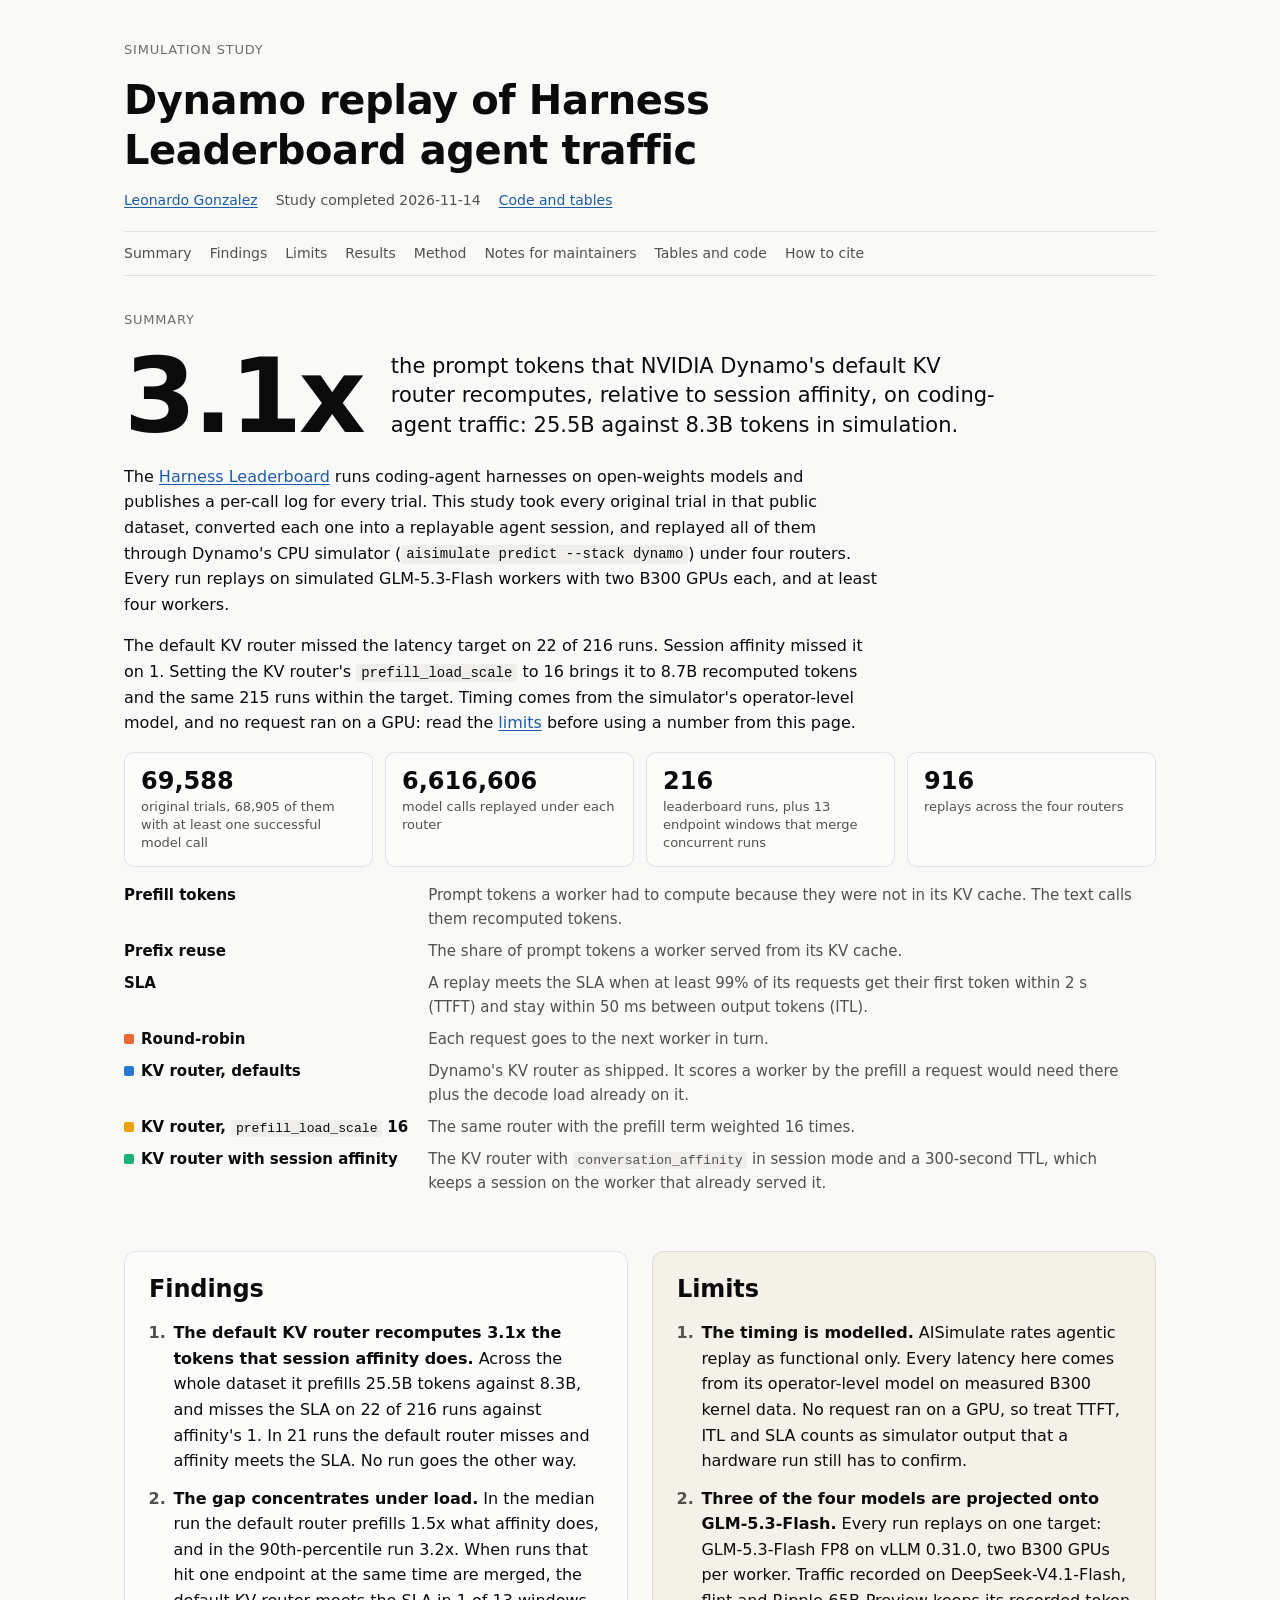
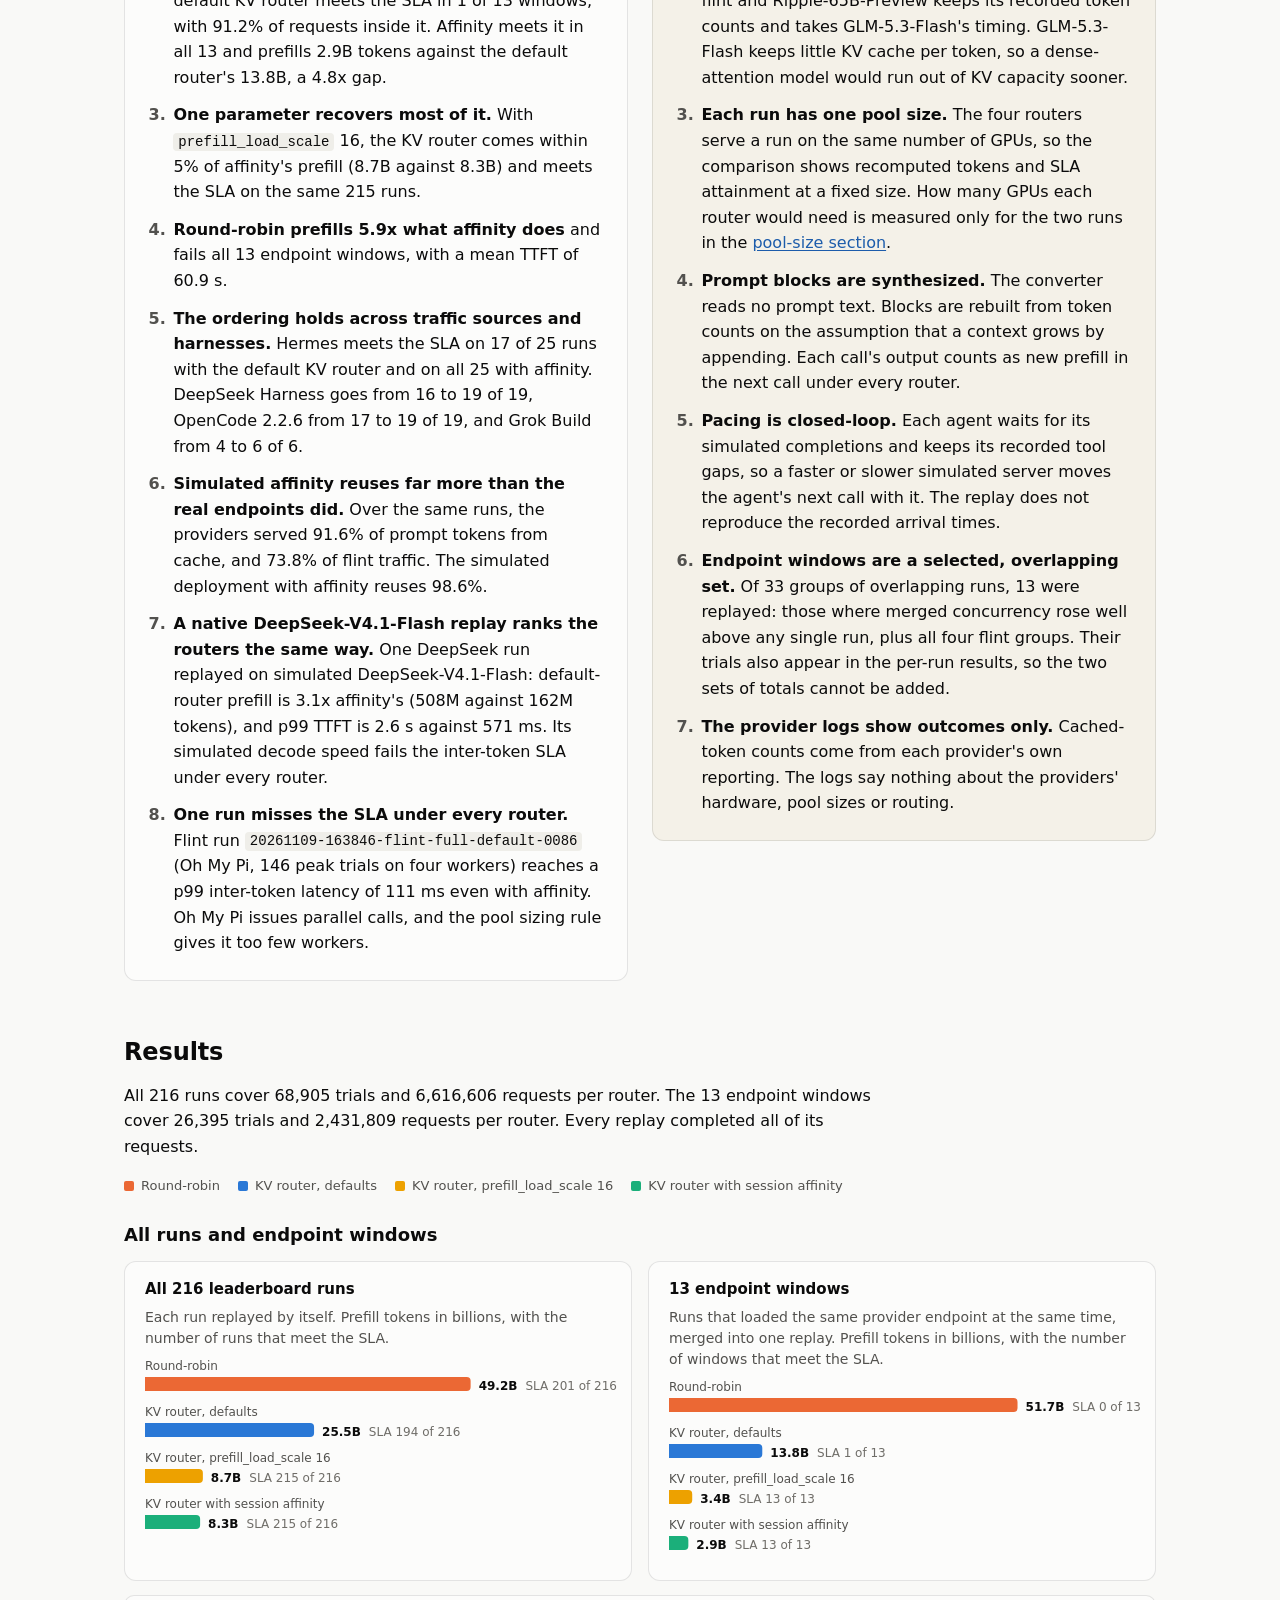
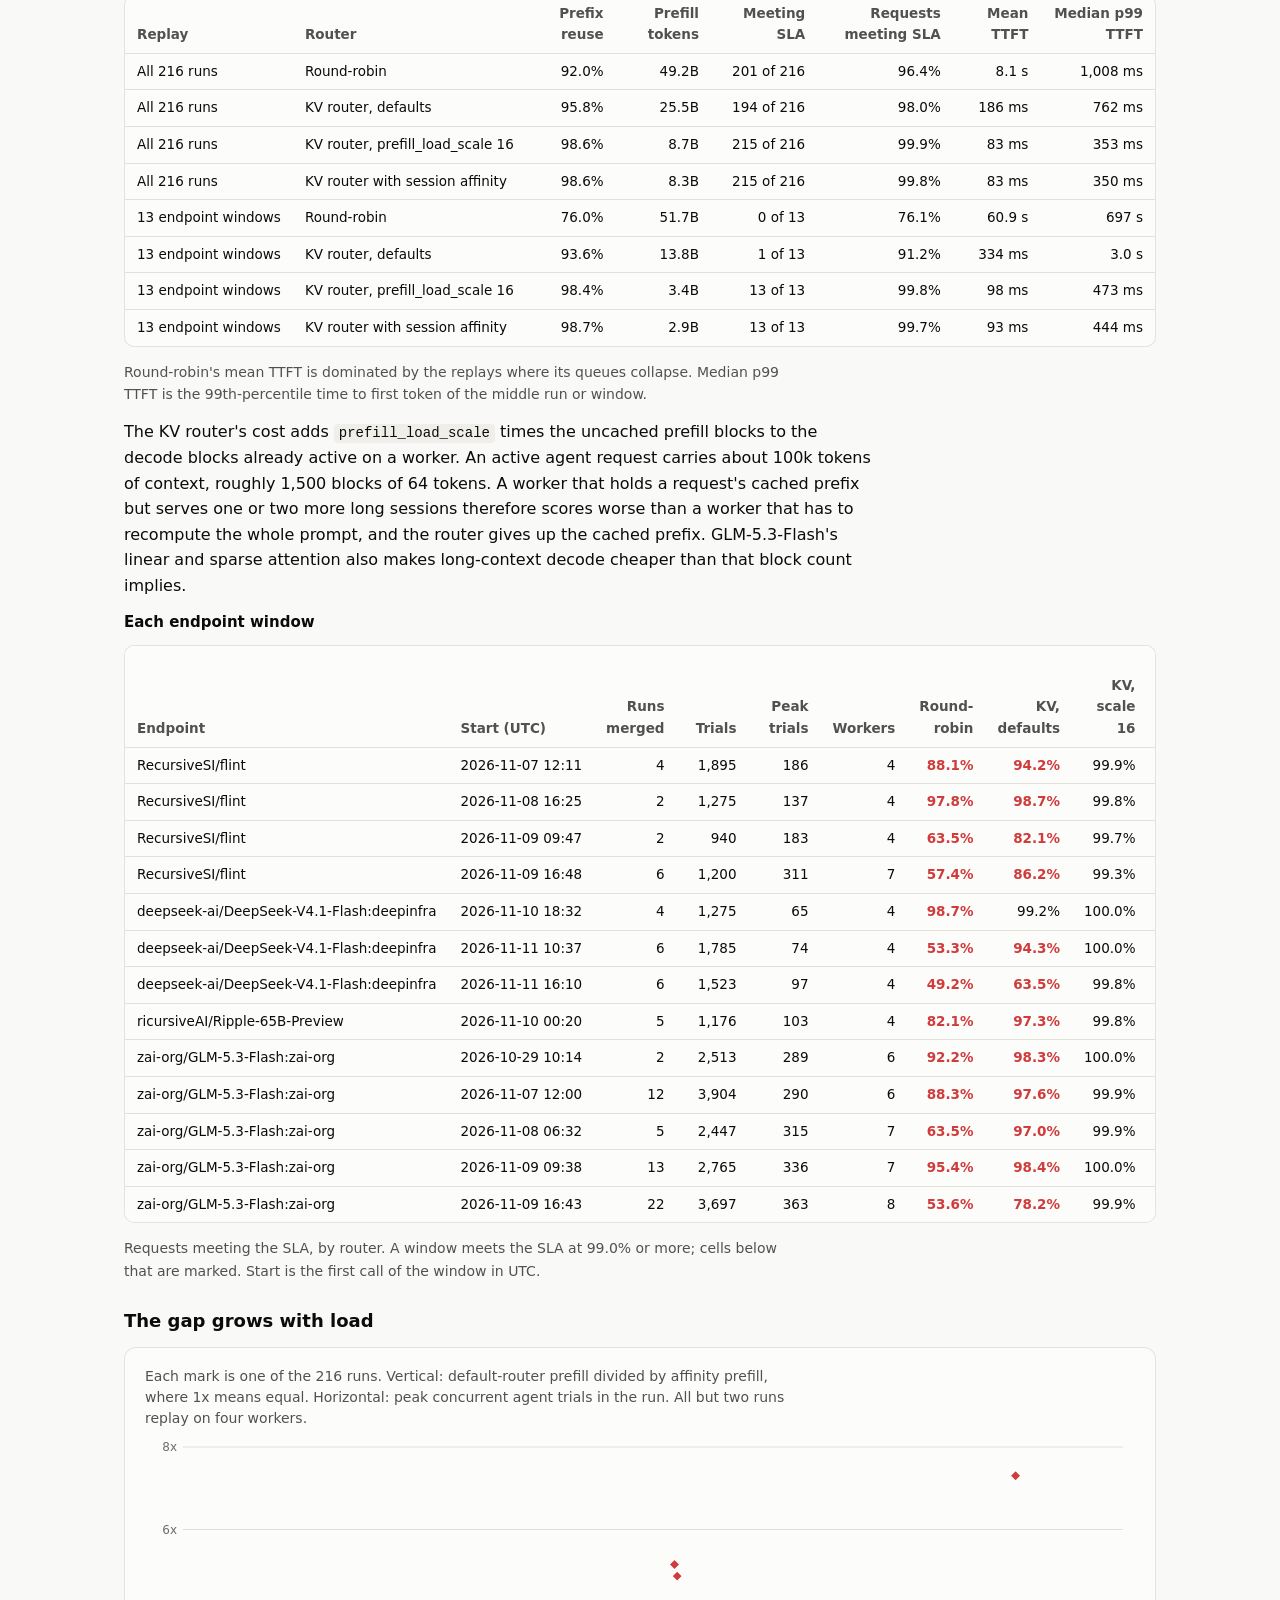
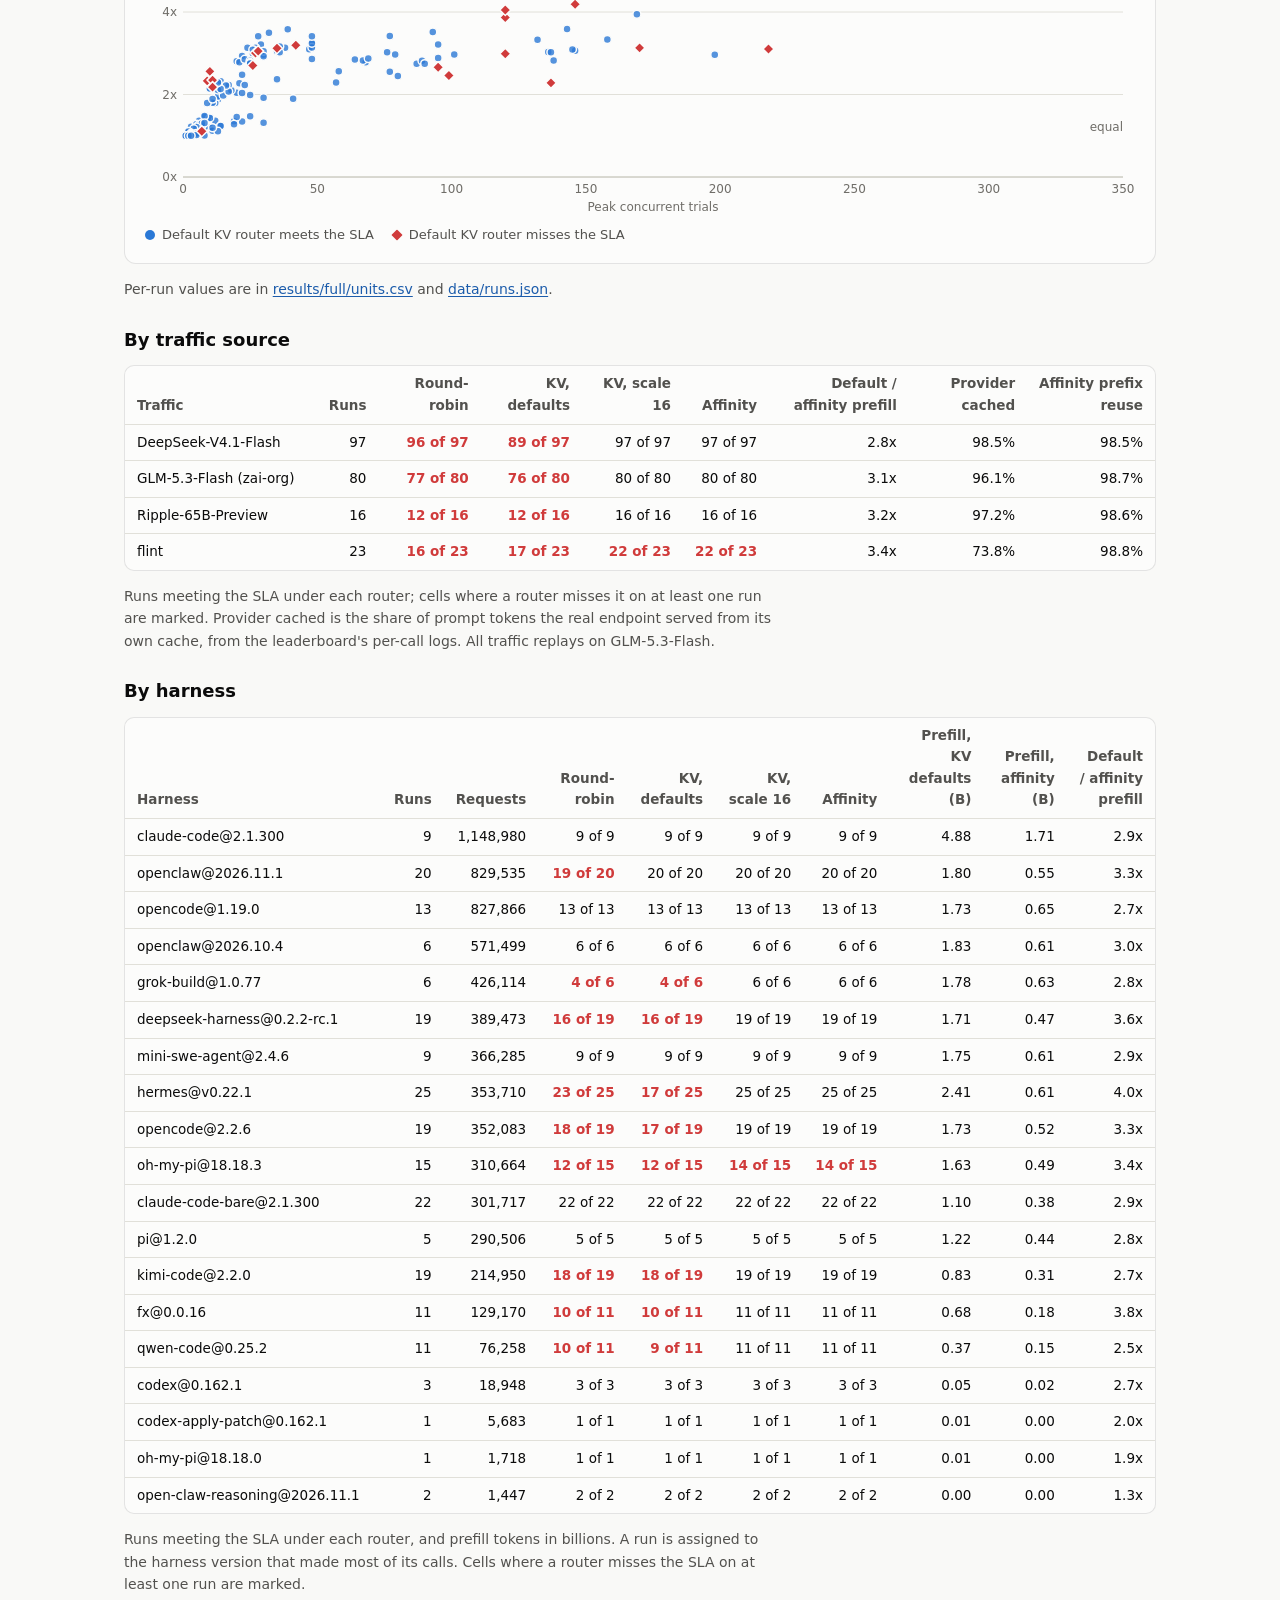
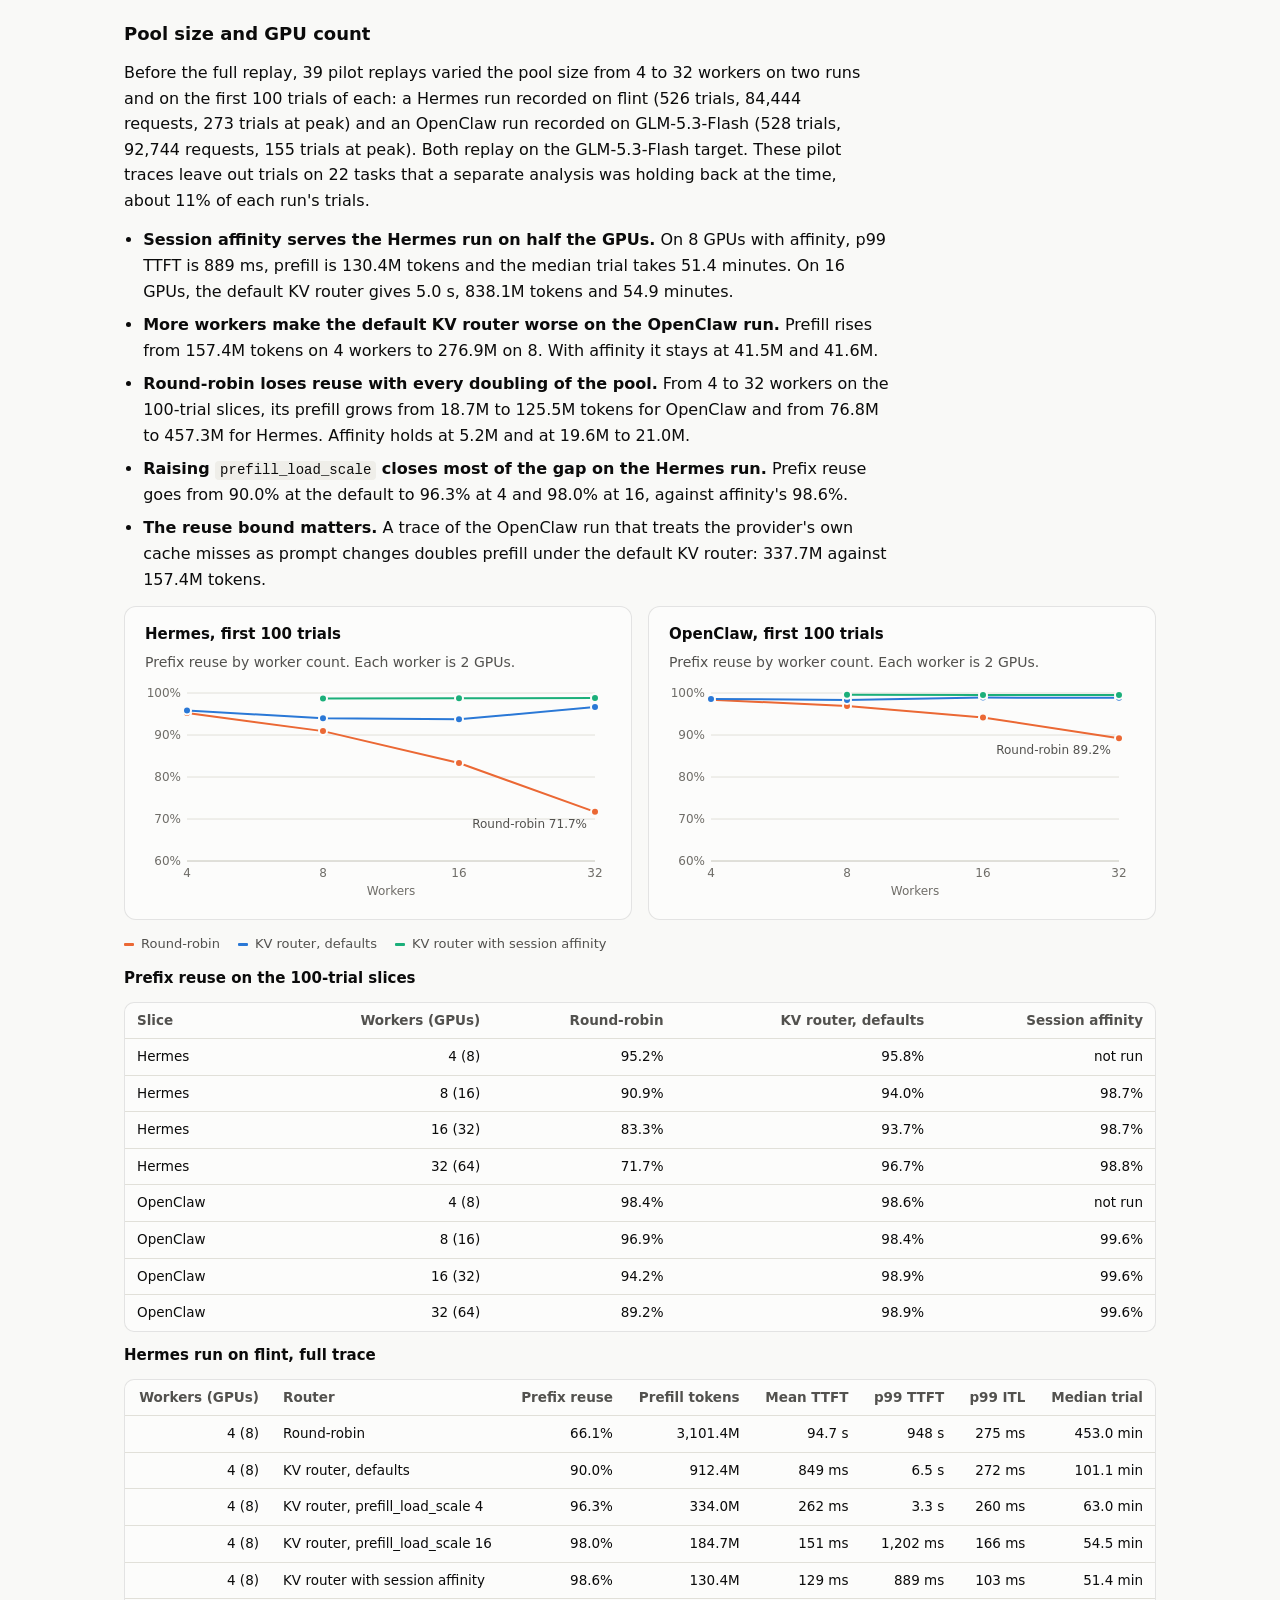
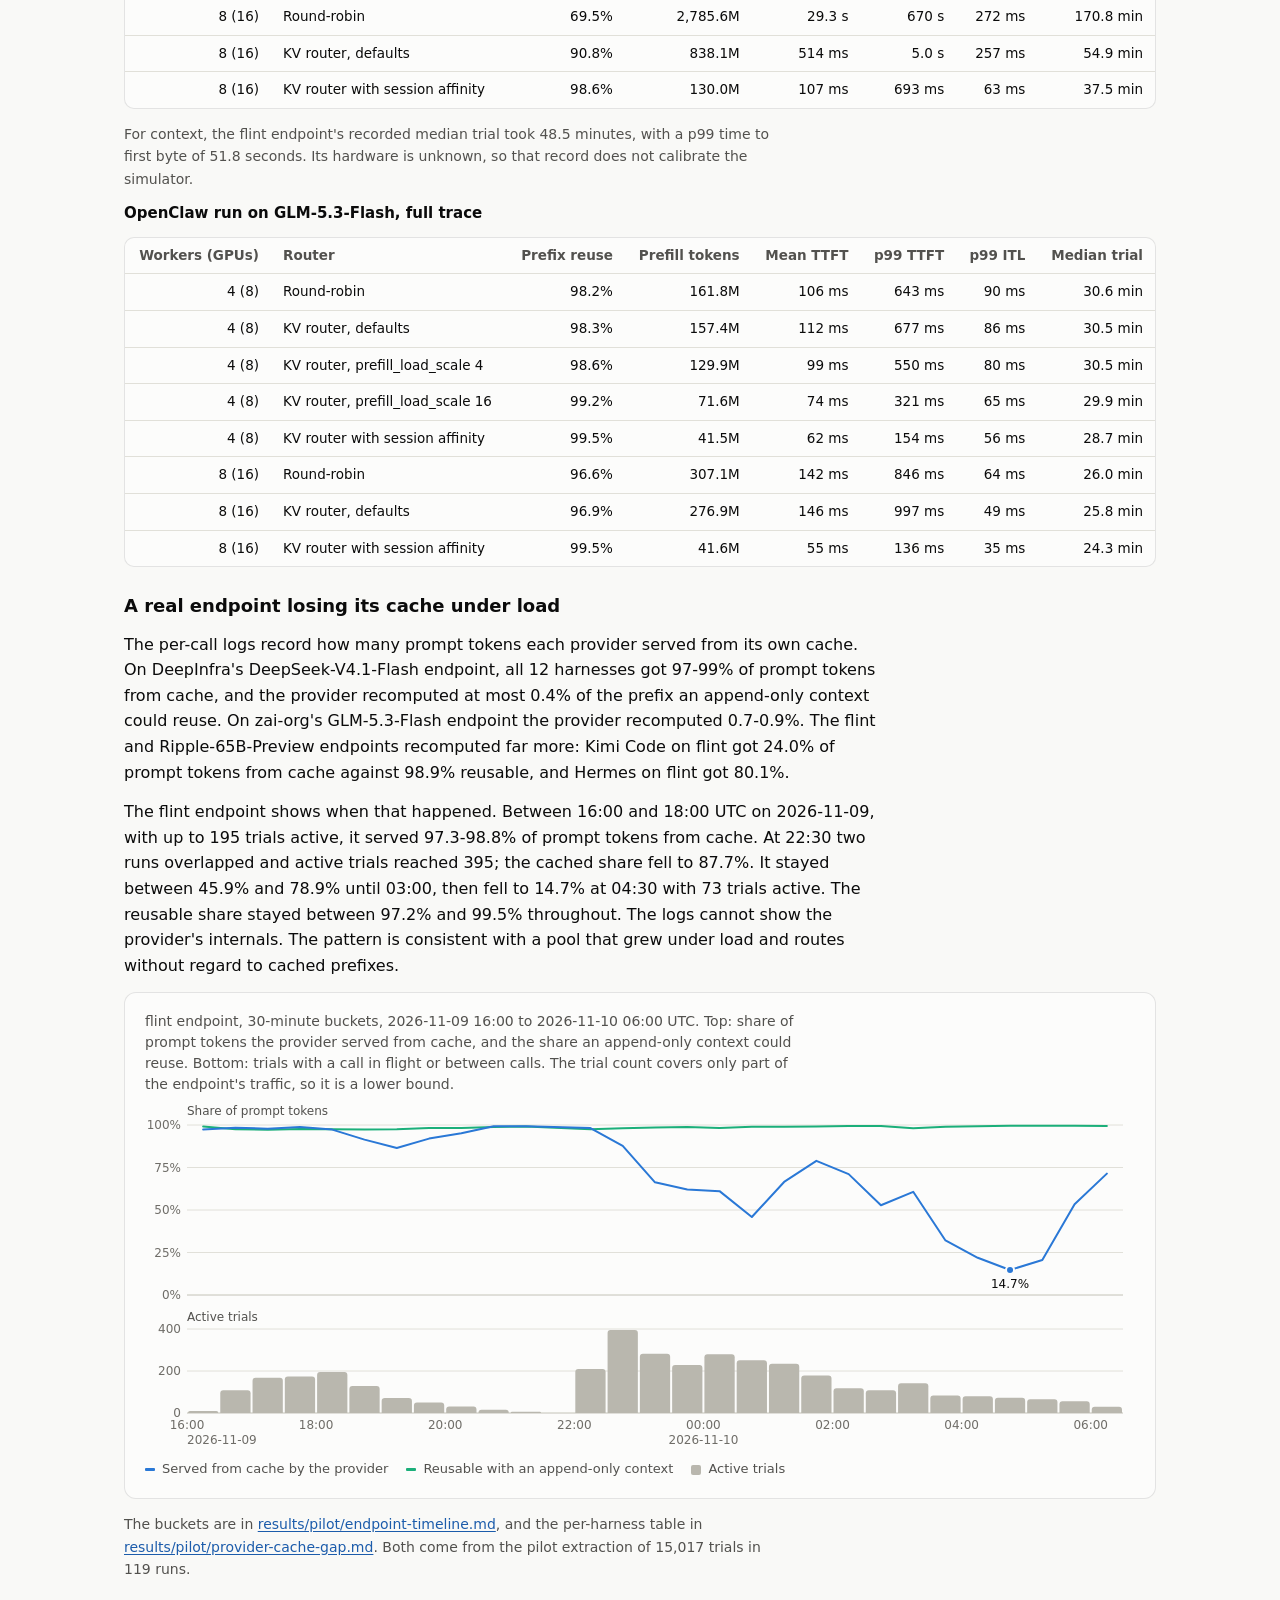
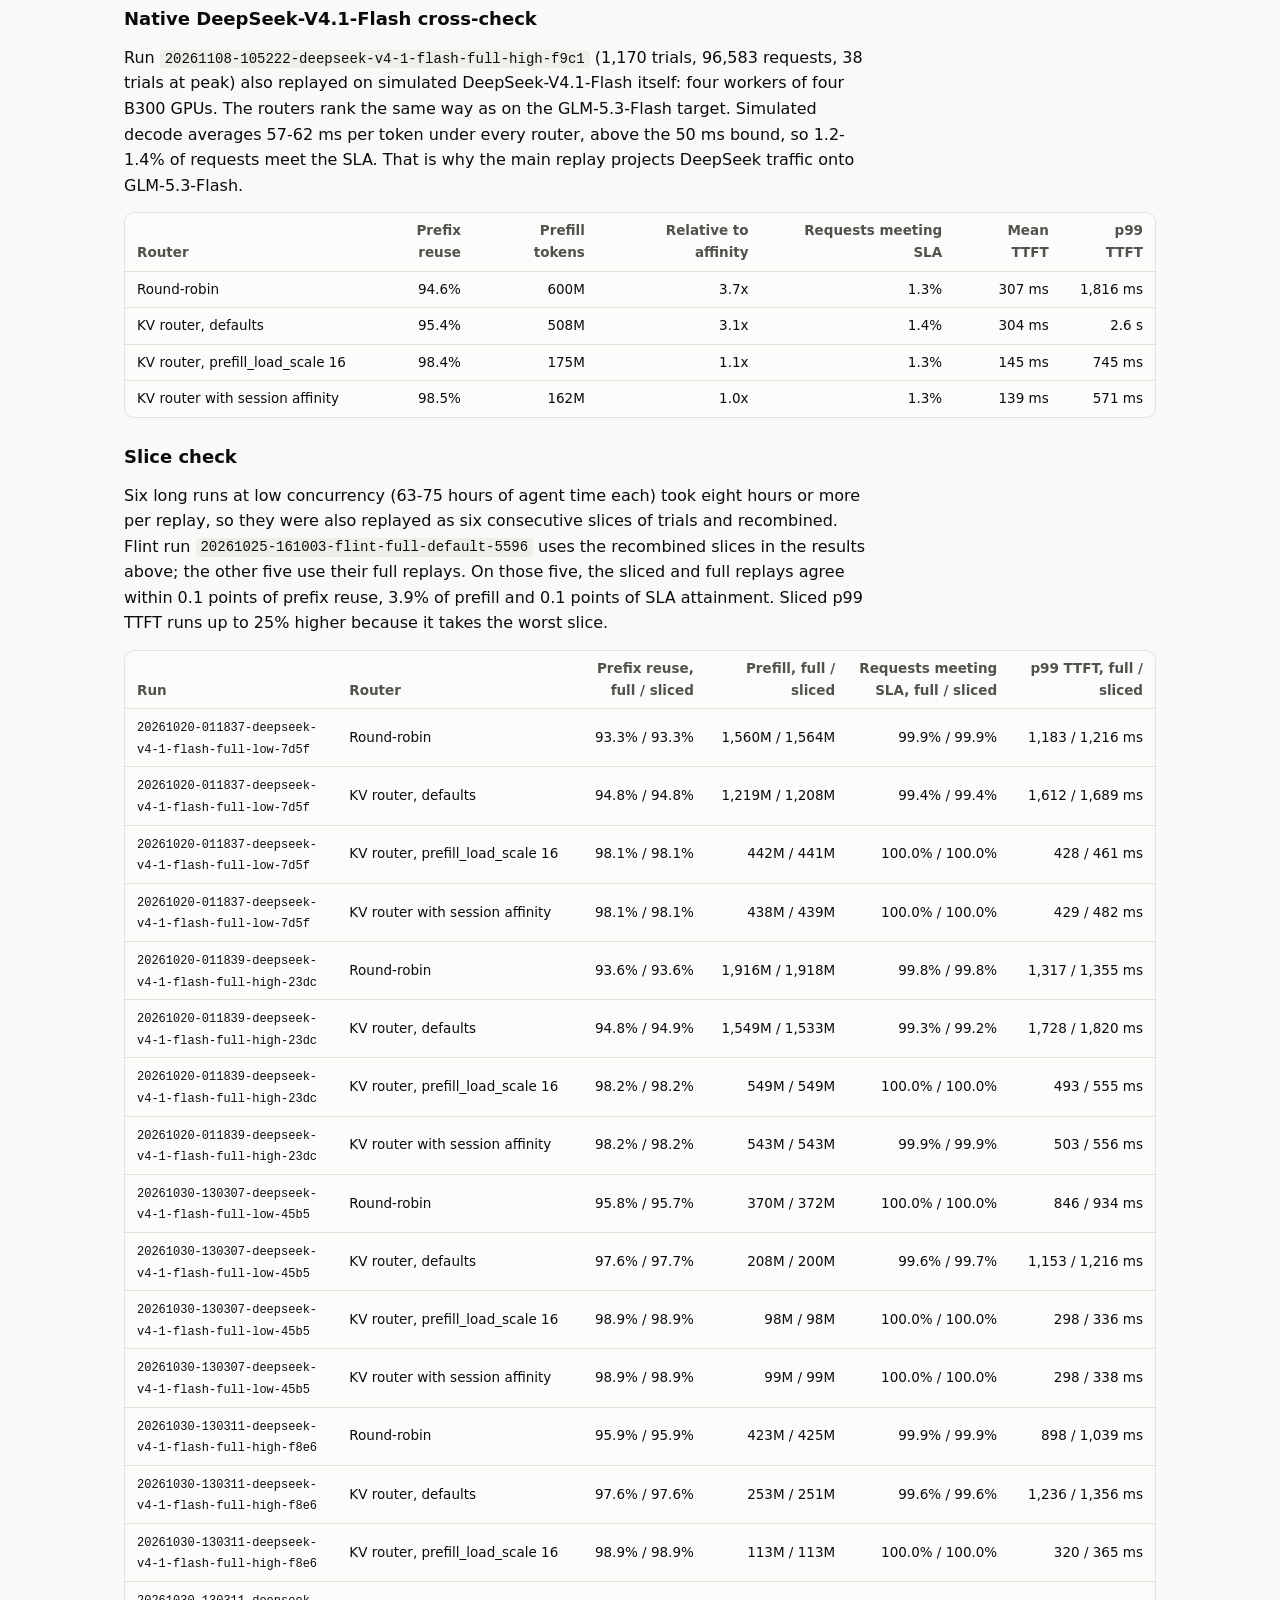
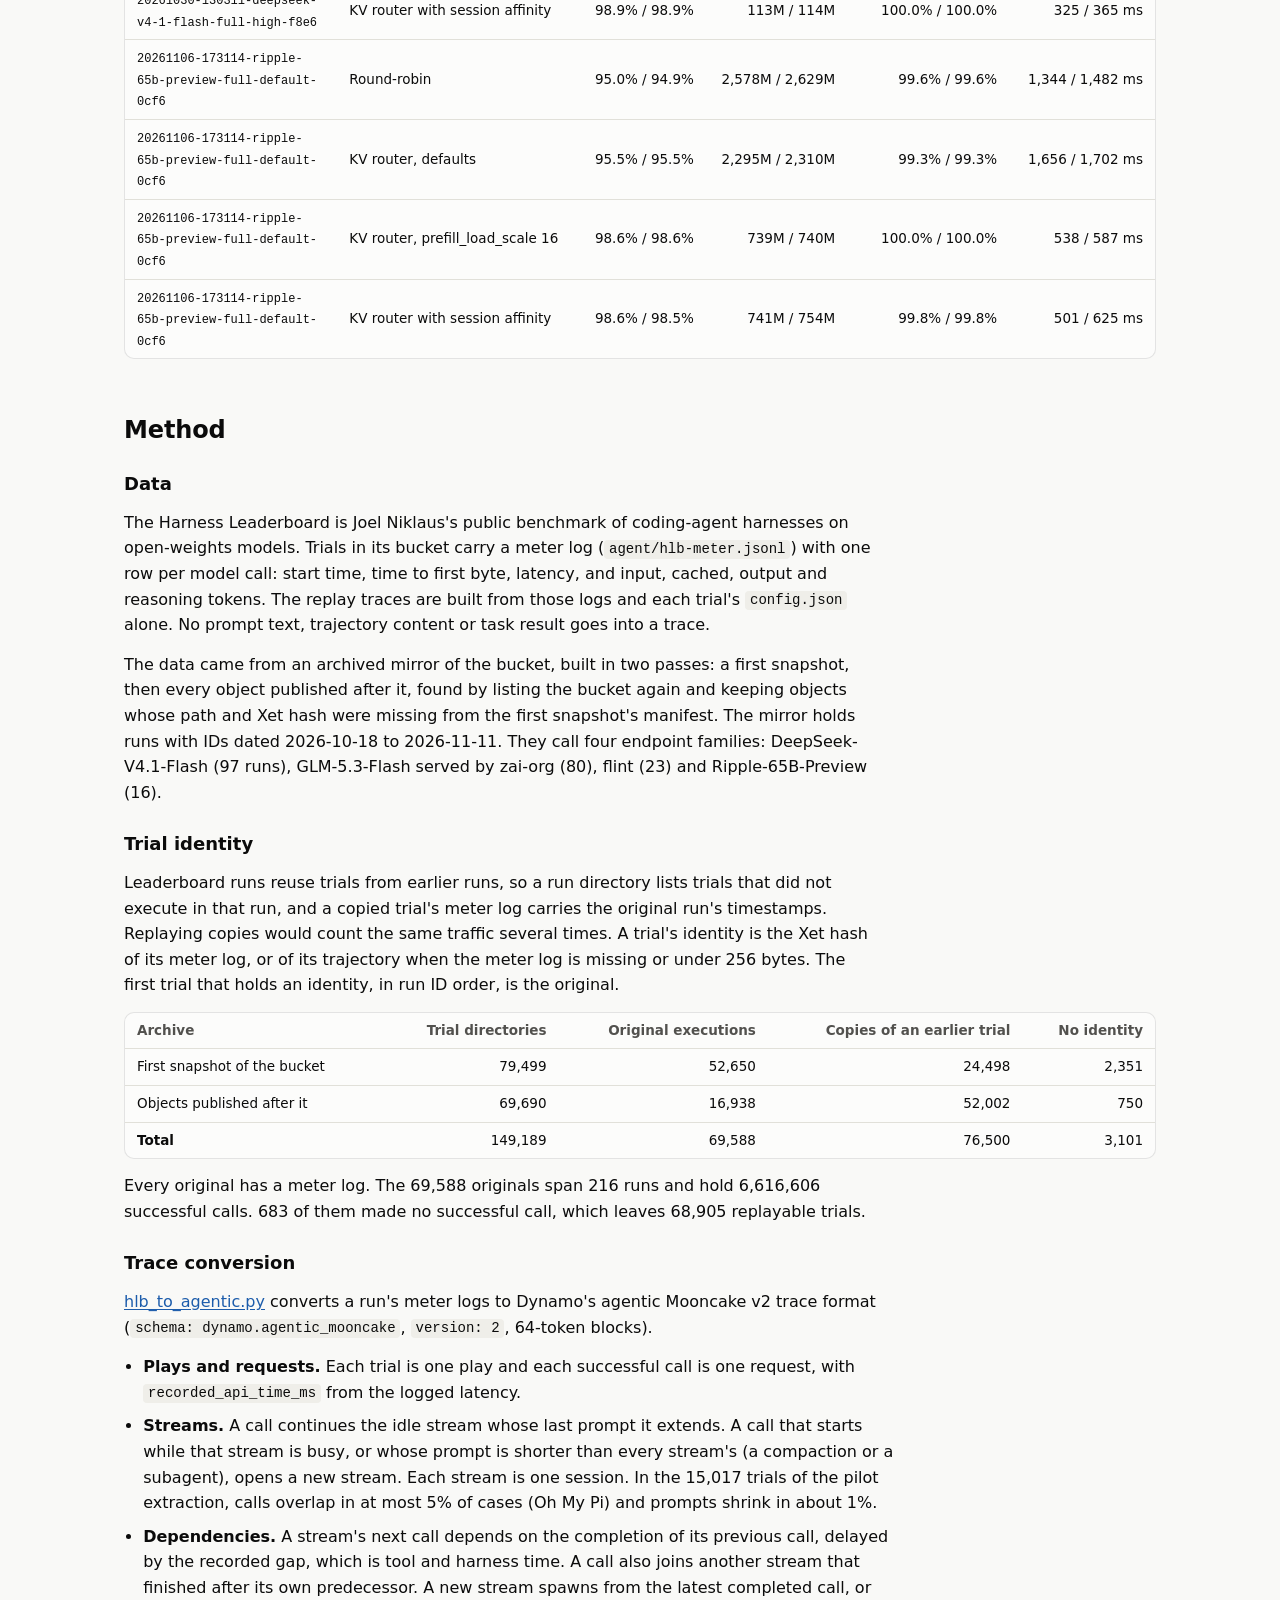
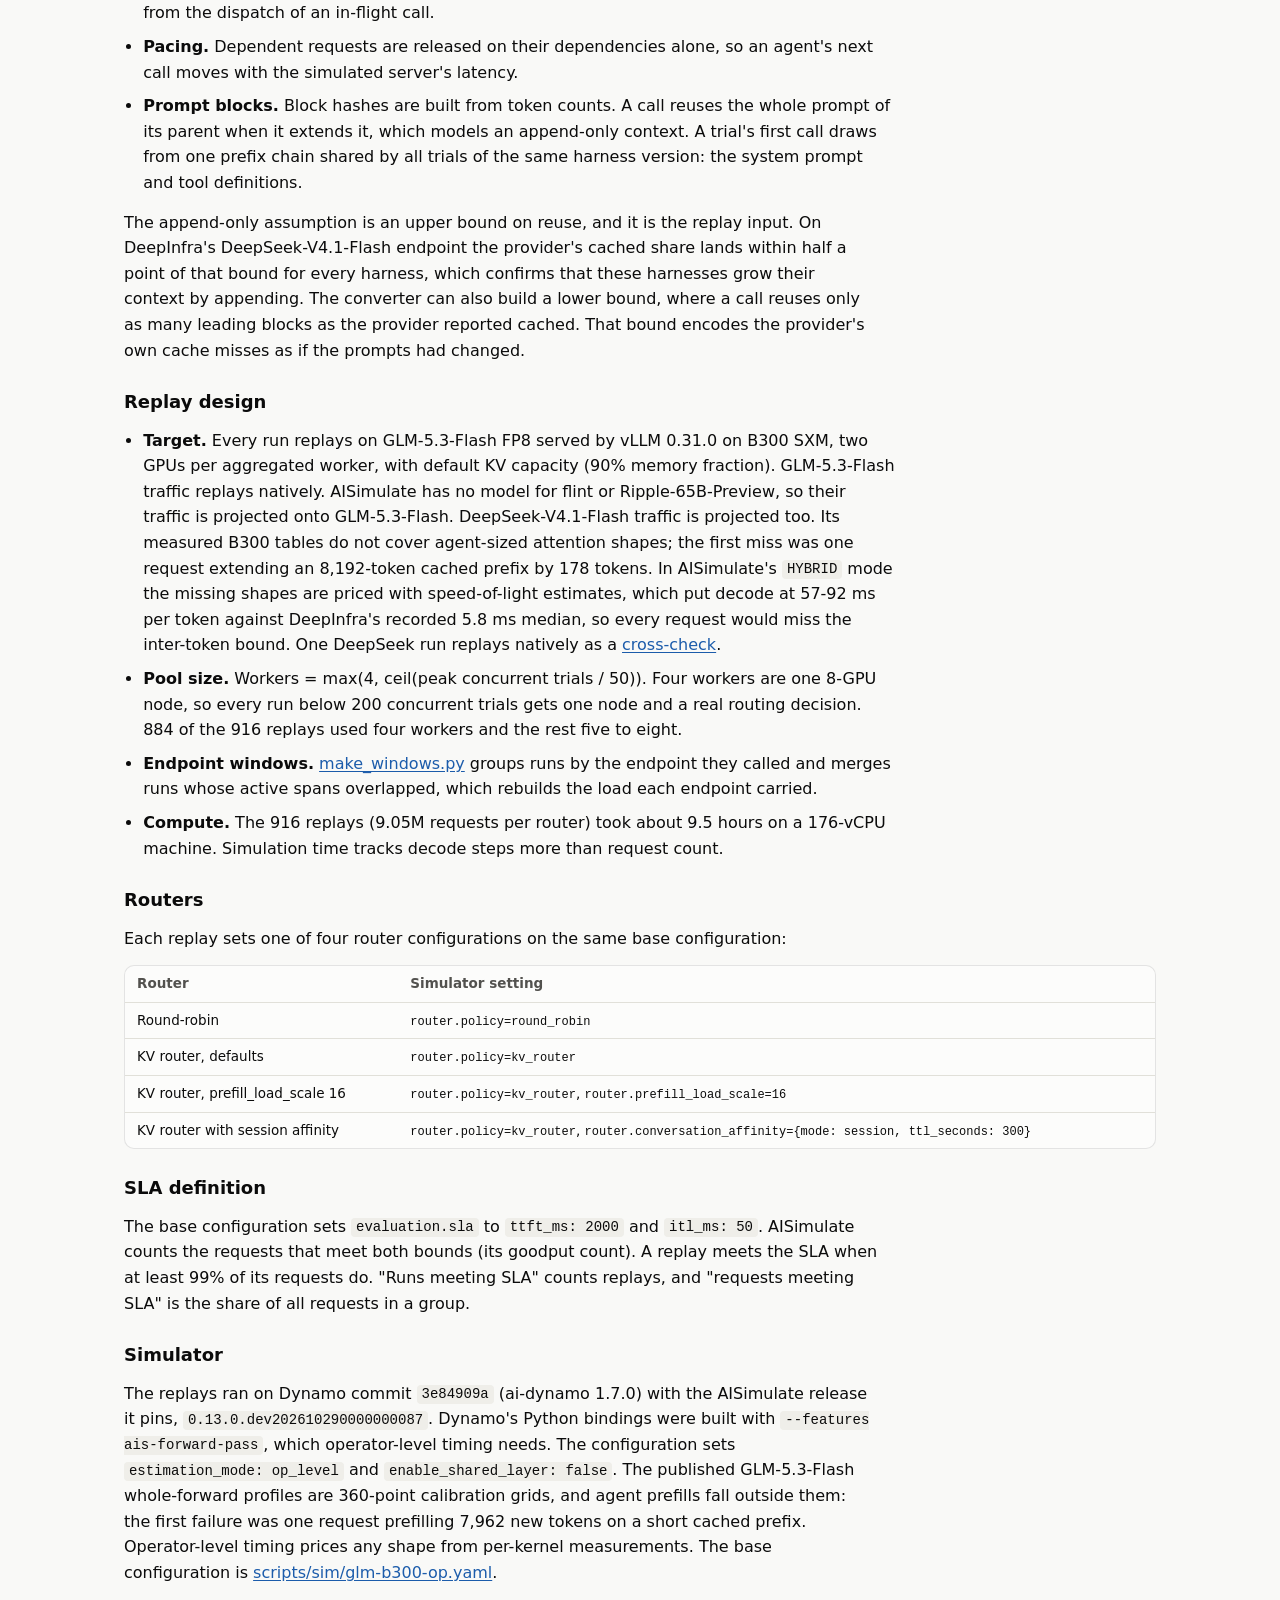
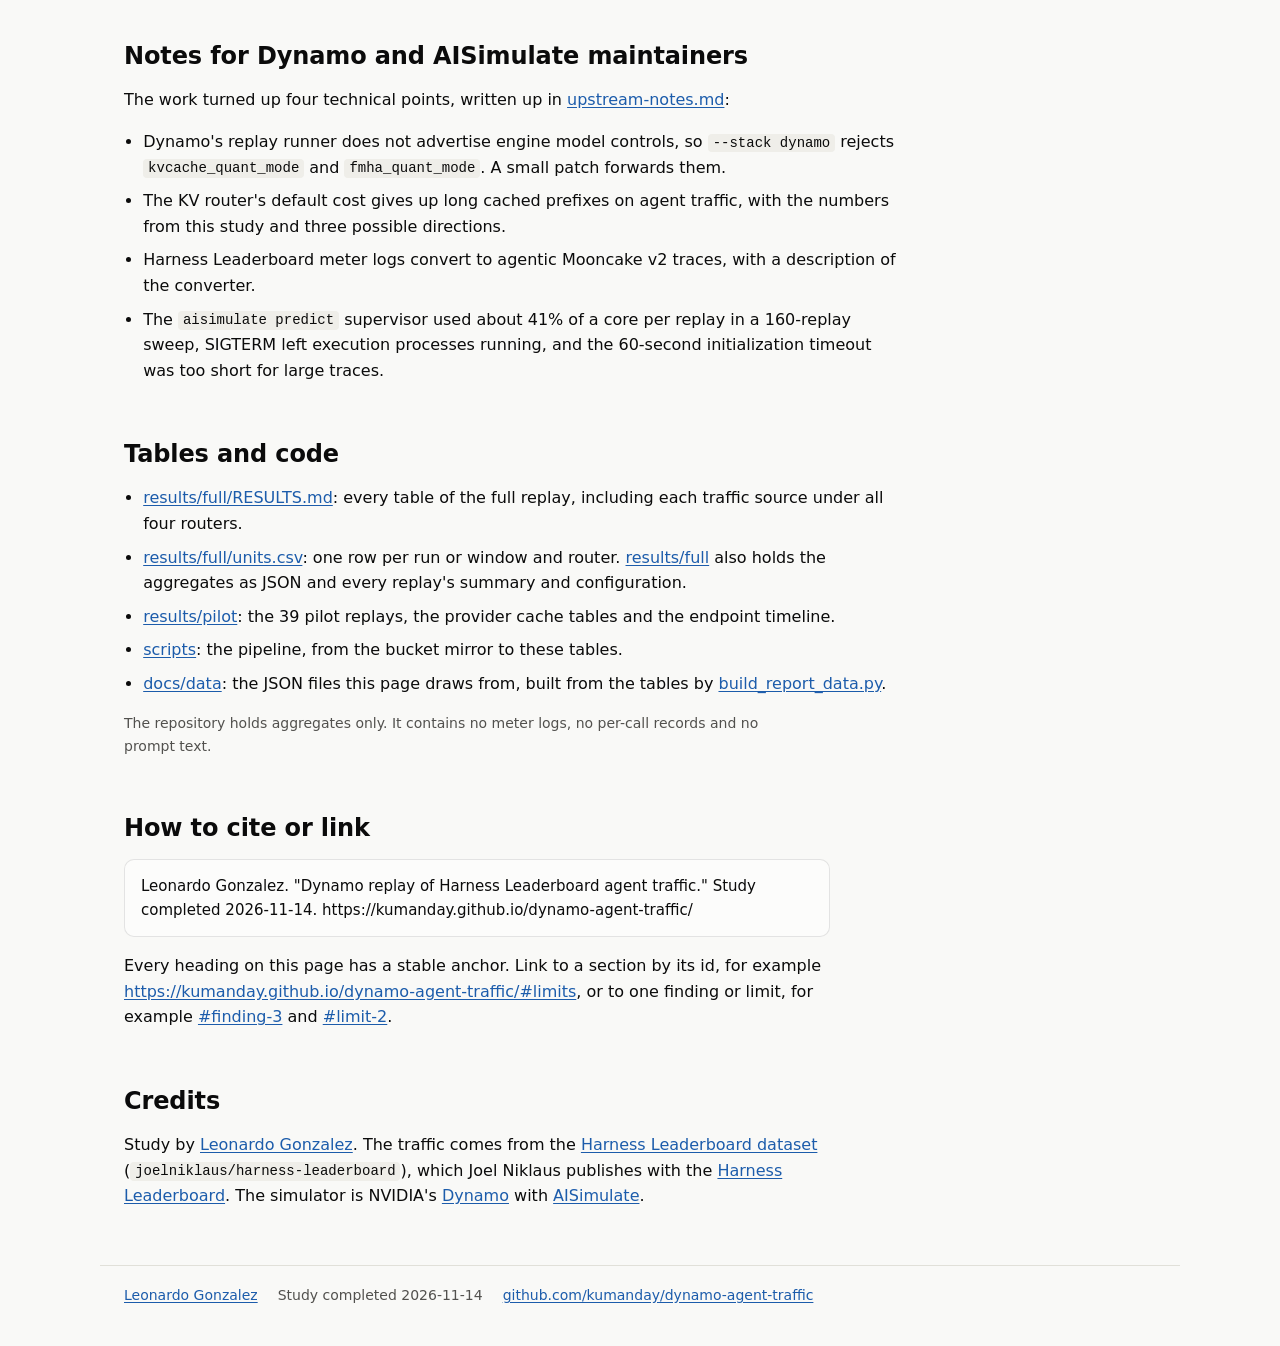
==== commit eaa924ae: "Credit the study to Leonardo Gonzalez" ====
--- a/docs/index.html
+++ b/docs/index.html
@@ -165,7 +165,7 @@
   <p class="kicker">Simulation study</p>
   <h1 id="top">Dynamo replay of Harness Leaderboard agent traffic</h1>
   <p class="byline">
-    <span><a href="https://github.com/kumanday">Kumanday Intelligence</a></span>
+    <span><a href="https://github.com/kumanday">Leonardo Gonzalez</a></span>
     <span>Study completed <time datetime="2026-11-14">2026-11-14</time></span>
     <span><a href="https://github.com/kumanday/dynamo-agent-traffic">Code and tables</a></span>
   </p>
@@ -450,19 +450,19 @@
 
 <section id="cite" aria-labelledby="cite-h">
   <h2 id="cite-h">How to cite or link<a class="anchor" href="#cite" aria-label="Link to How to cite or link">#</a></h2>
-  <p class="cite">Kumanday Intelligence. "Dynamo replay of Harness Leaderboard agent traffic." Study completed 2026-11-14. https://kumanday.github.io/dynamo-agent-traffic/</p>
+  <p class="cite">Leonardo Gonzalez. "Dynamo replay of Harness Leaderboard agent traffic." Study completed 2026-11-14. https://kumanday.github.io/dynamo-agent-traffic/</p>
   <p>Every heading on this page has a stable anchor. Link to a section by its id, for example <a href="#limits">https://kumanday.github.io/dynamo-agent-traffic/#limits</a>, or to one finding or limit, for example <a href="#finding-3">#finding-3</a> and <a href="#limit-2">#limit-2</a>.</p>
 </section>
 
 <section id="credits" aria-labelledby="credits-h">
   <h2 id="credits-h">Credits<a class="anchor" href="#credits" aria-label="Link to Credits">#</a></h2>
-  <p>Study by <a href="https://github.com/kumanday">Kumanday Intelligence</a>. The traffic comes from the <a href="https://huggingface.co/buckets/joelniklaus/harness-leaderboard">Harness Leaderboard dataset</a> (<code>joelniklaus/harness-leaderboard</code>), which Joel Niklaus publishes with the <a href="https://huggingface.co/spaces/joelniklaus/harness-leaderboard">Harness Leaderboard</a>. The simulator is NVIDIA's <a href="https://github.com/ai-dynamo/dynamo">Dynamo</a> with <a href="https://github.com/ai-dynamo/aisimulate">AISimulate</a>.</p>
+  <p>Study by <a href="https://github.com/kumanday">Leonardo Gonzalez</a>. The traffic comes from the <a href="https://huggingface.co/buckets/joelniklaus/harness-leaderboard">Harness Leaderboard dataset</a> (<code>joelniklaus/harness-leaderboard</code>), which Joel Niklaus publishes with the <a href="https://huggingface.co/spaces/joelniklaus/harness-leaderboard">Harness Leaderboard</a>. The simulator is NVIDIA's <a href="https://github.com/ai-dynamo/dynamo">Dynamo</a> with <a href="https://github.com/ai-dynamo/aisimulate">AISimulate</a>.</p>
 </section>
 
 </main>
 
 <footer class="site-foot">
-  <span><a href="https://github.com/kumanday">Kumanday Intelligence</a></span>
+  <span><a href="https://github.com/kumanday">Leonardo Gonzalez</a></span>
   <span>Study completed 2026-11-14</span>
   <span><a href="https://github.com/kumanday/dynamo-agent-traffic">github.com/kumanday/dynamo-agent-traffic</a></span>
 </footer>
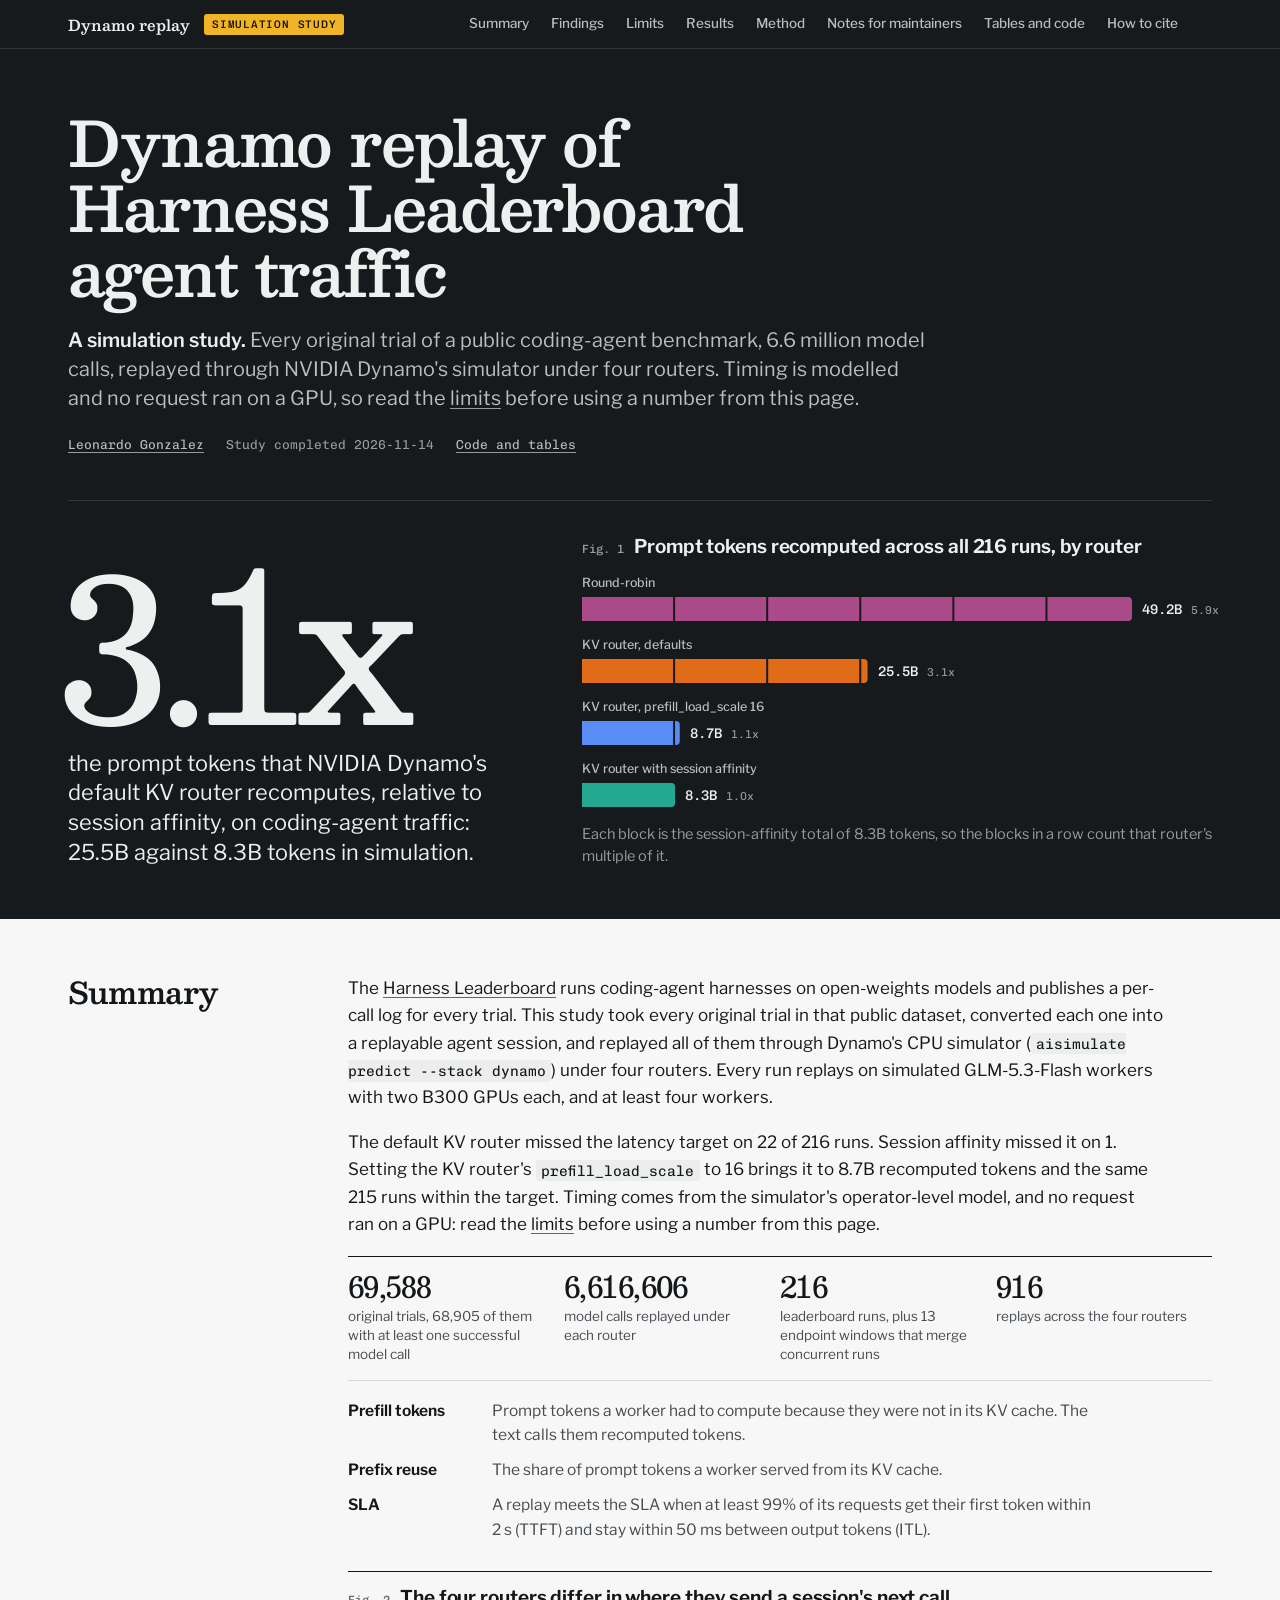
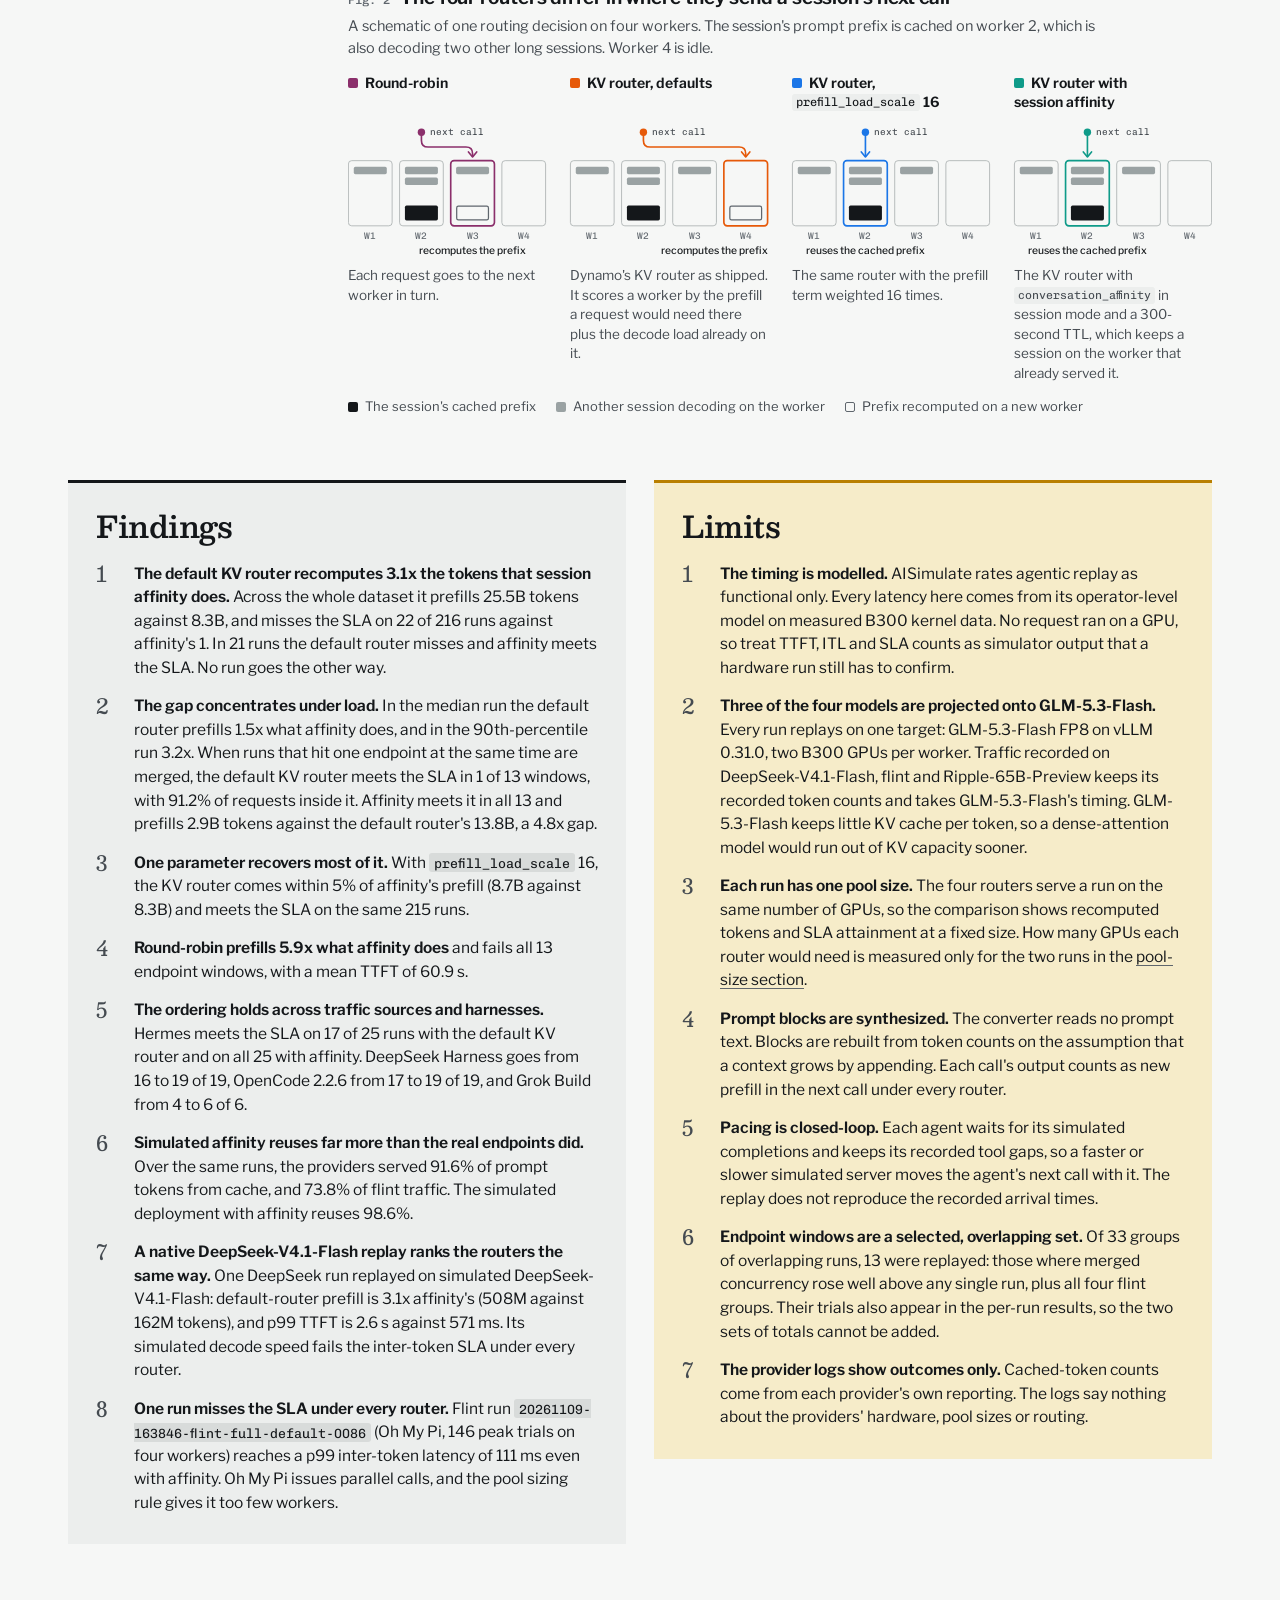
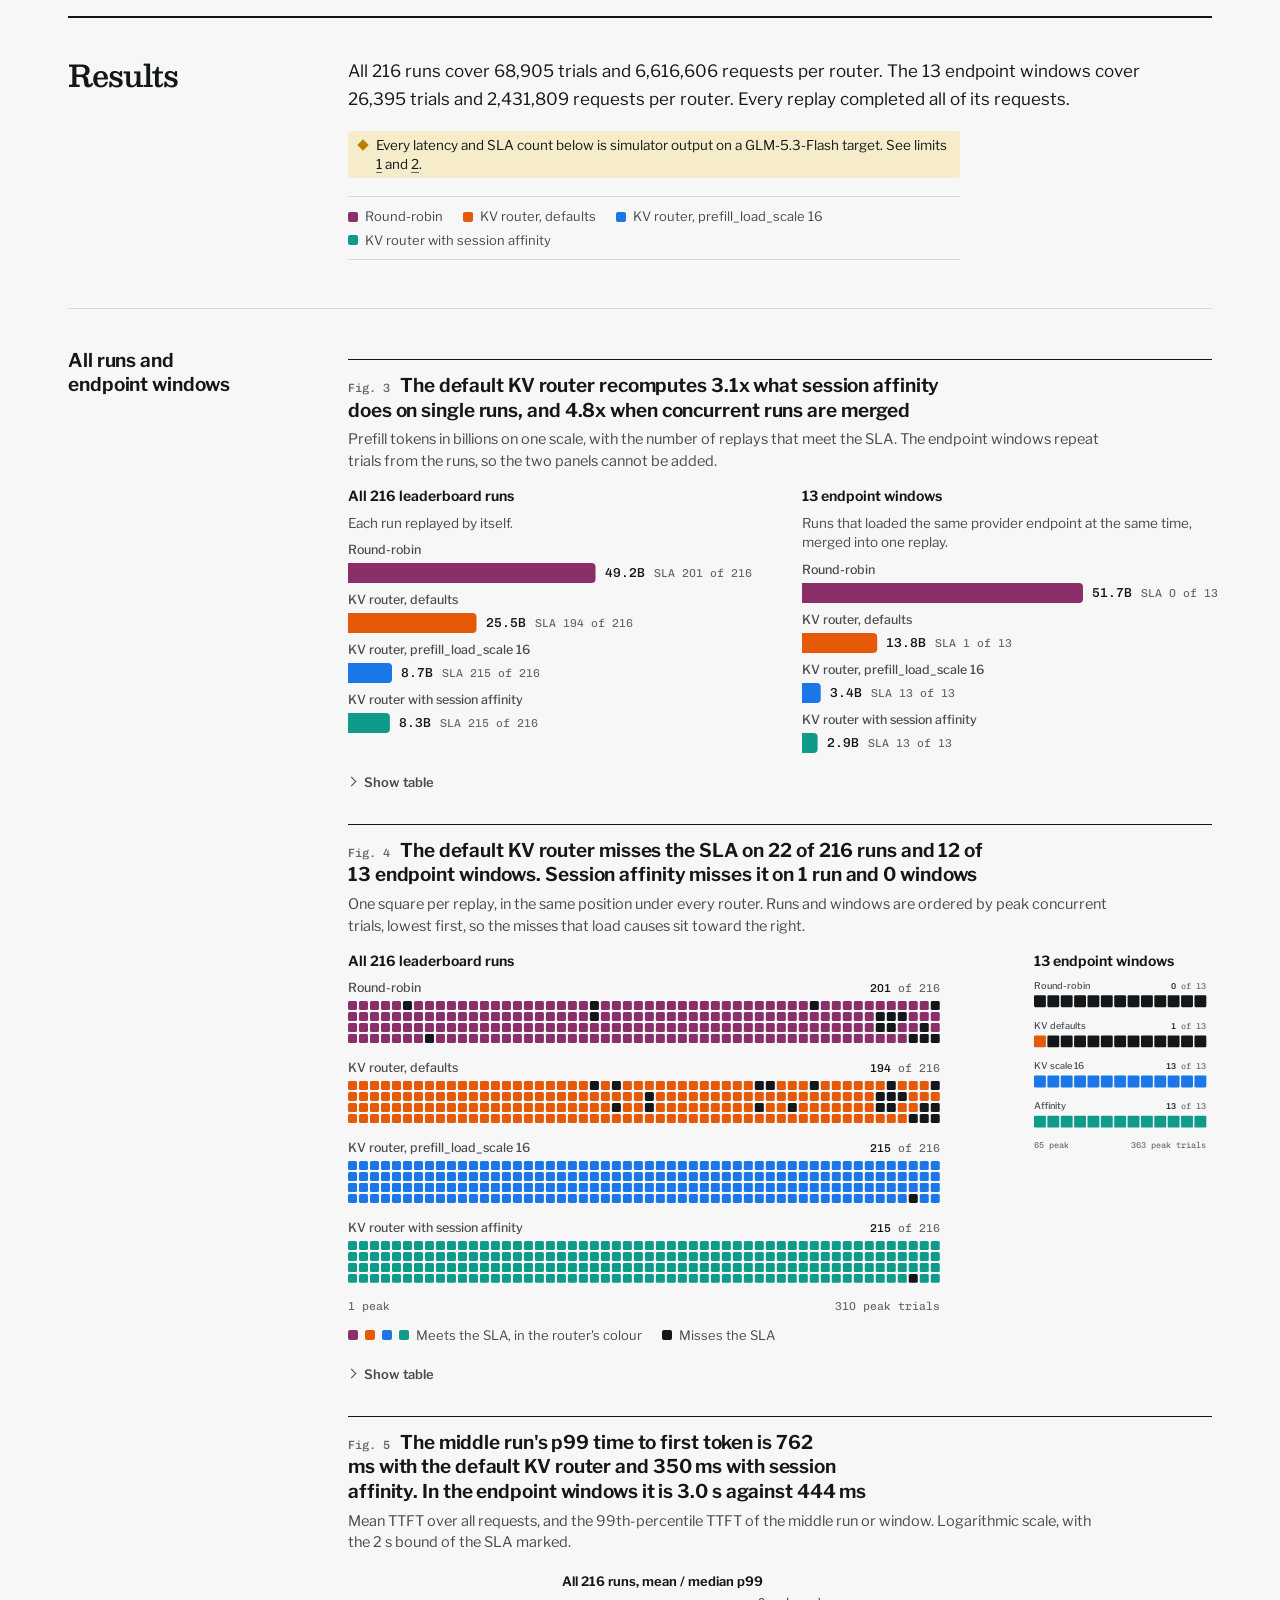
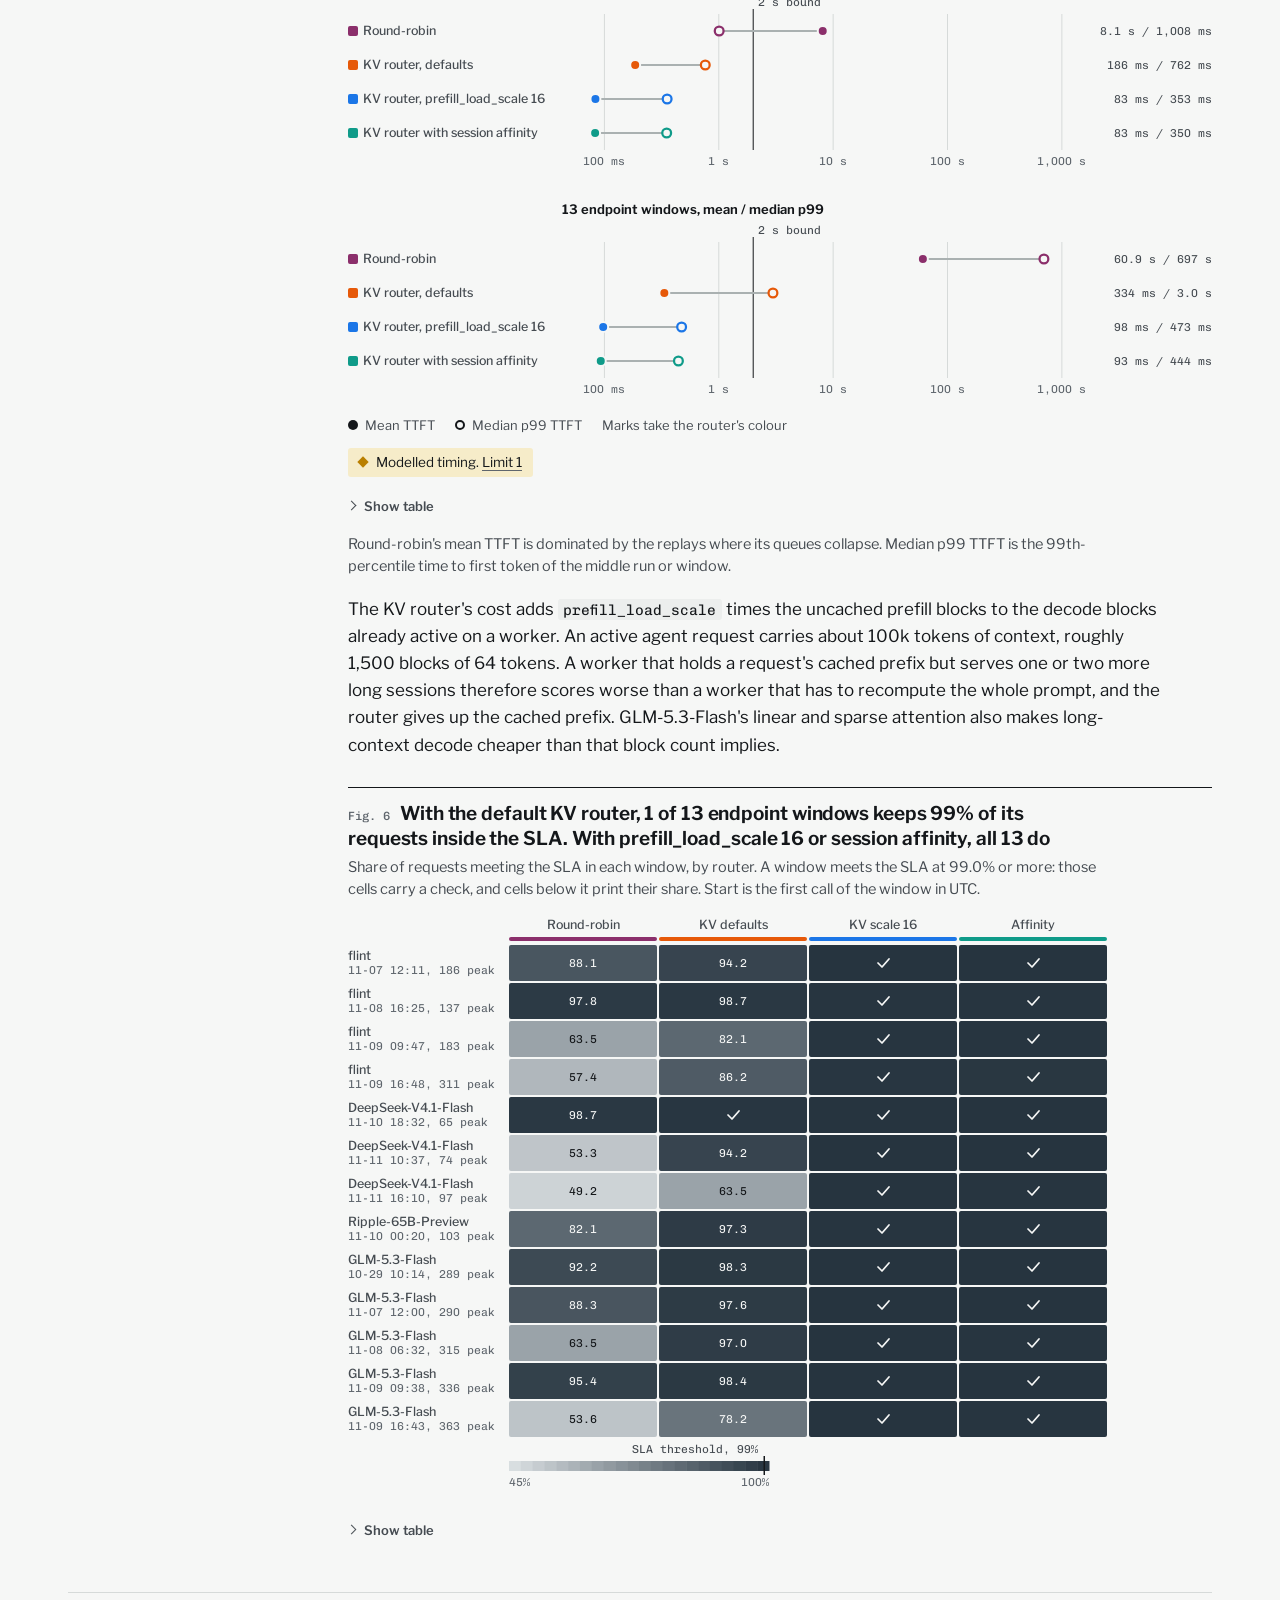
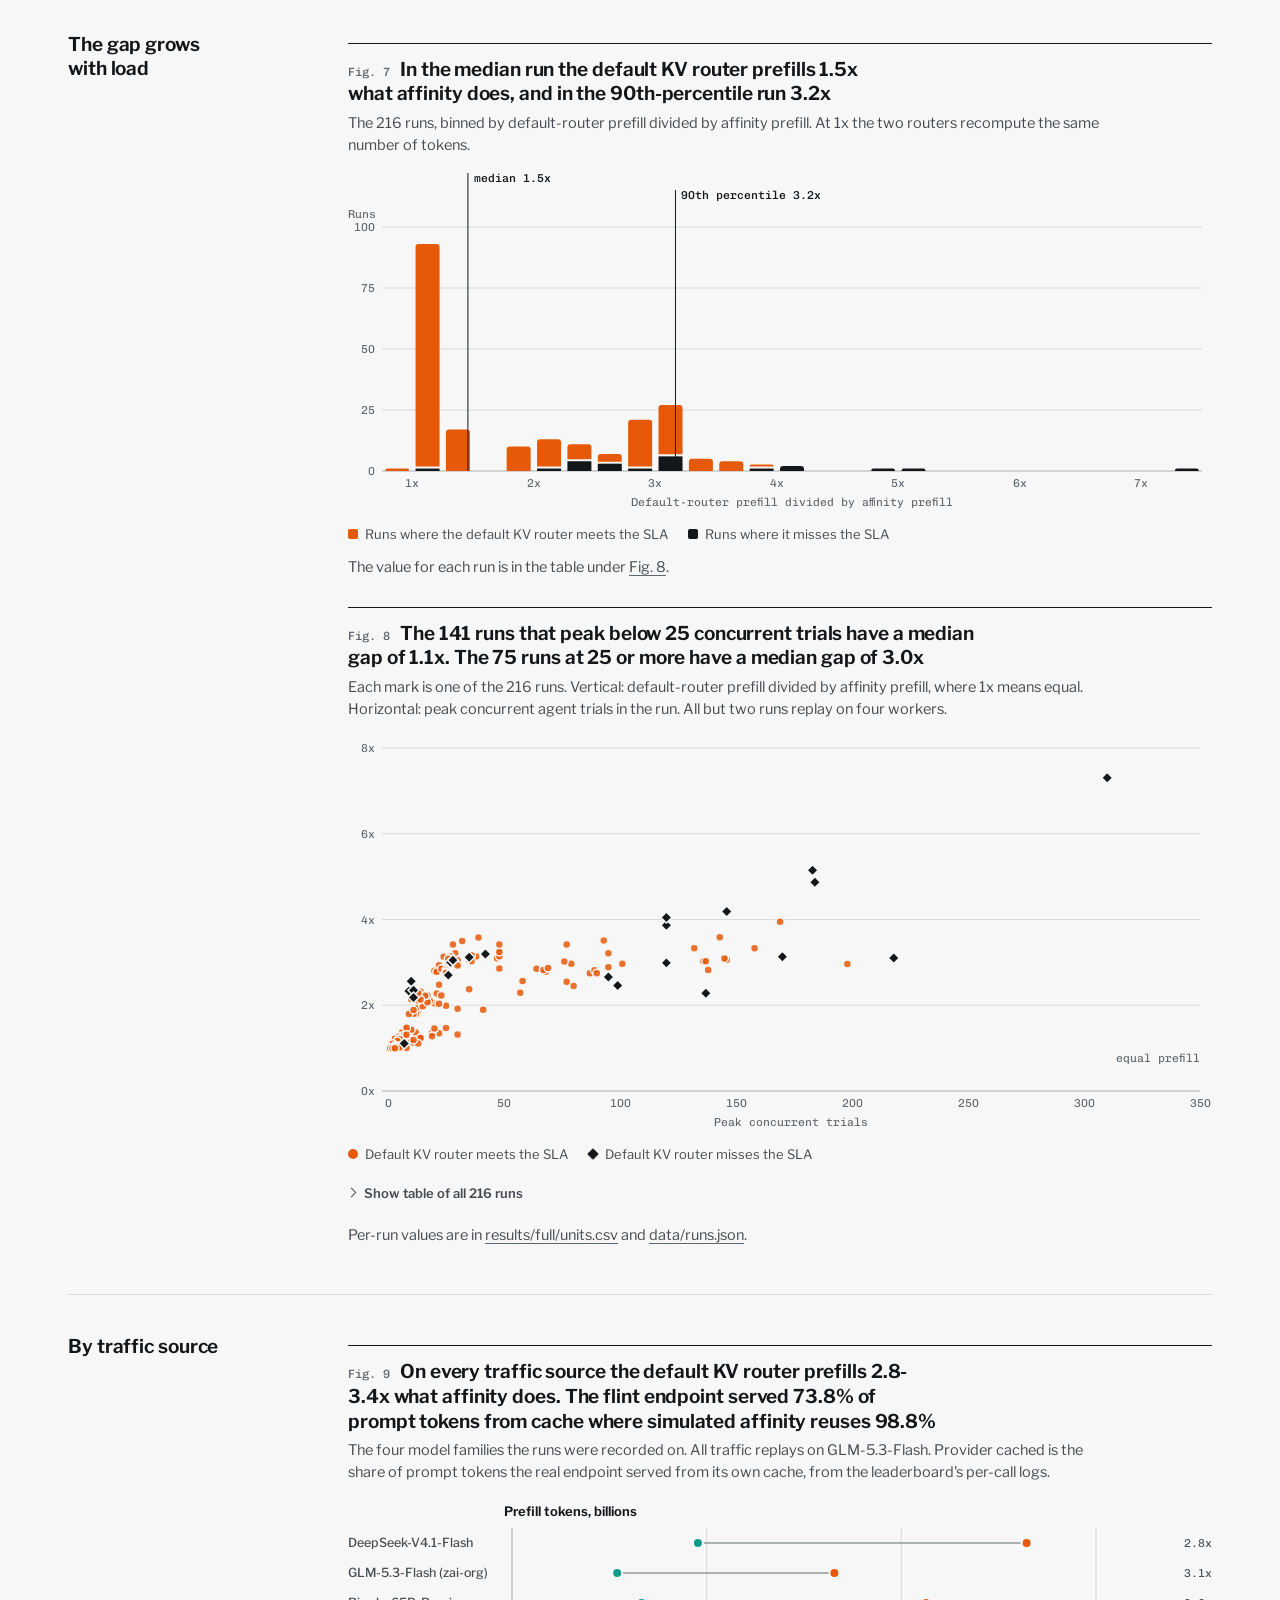
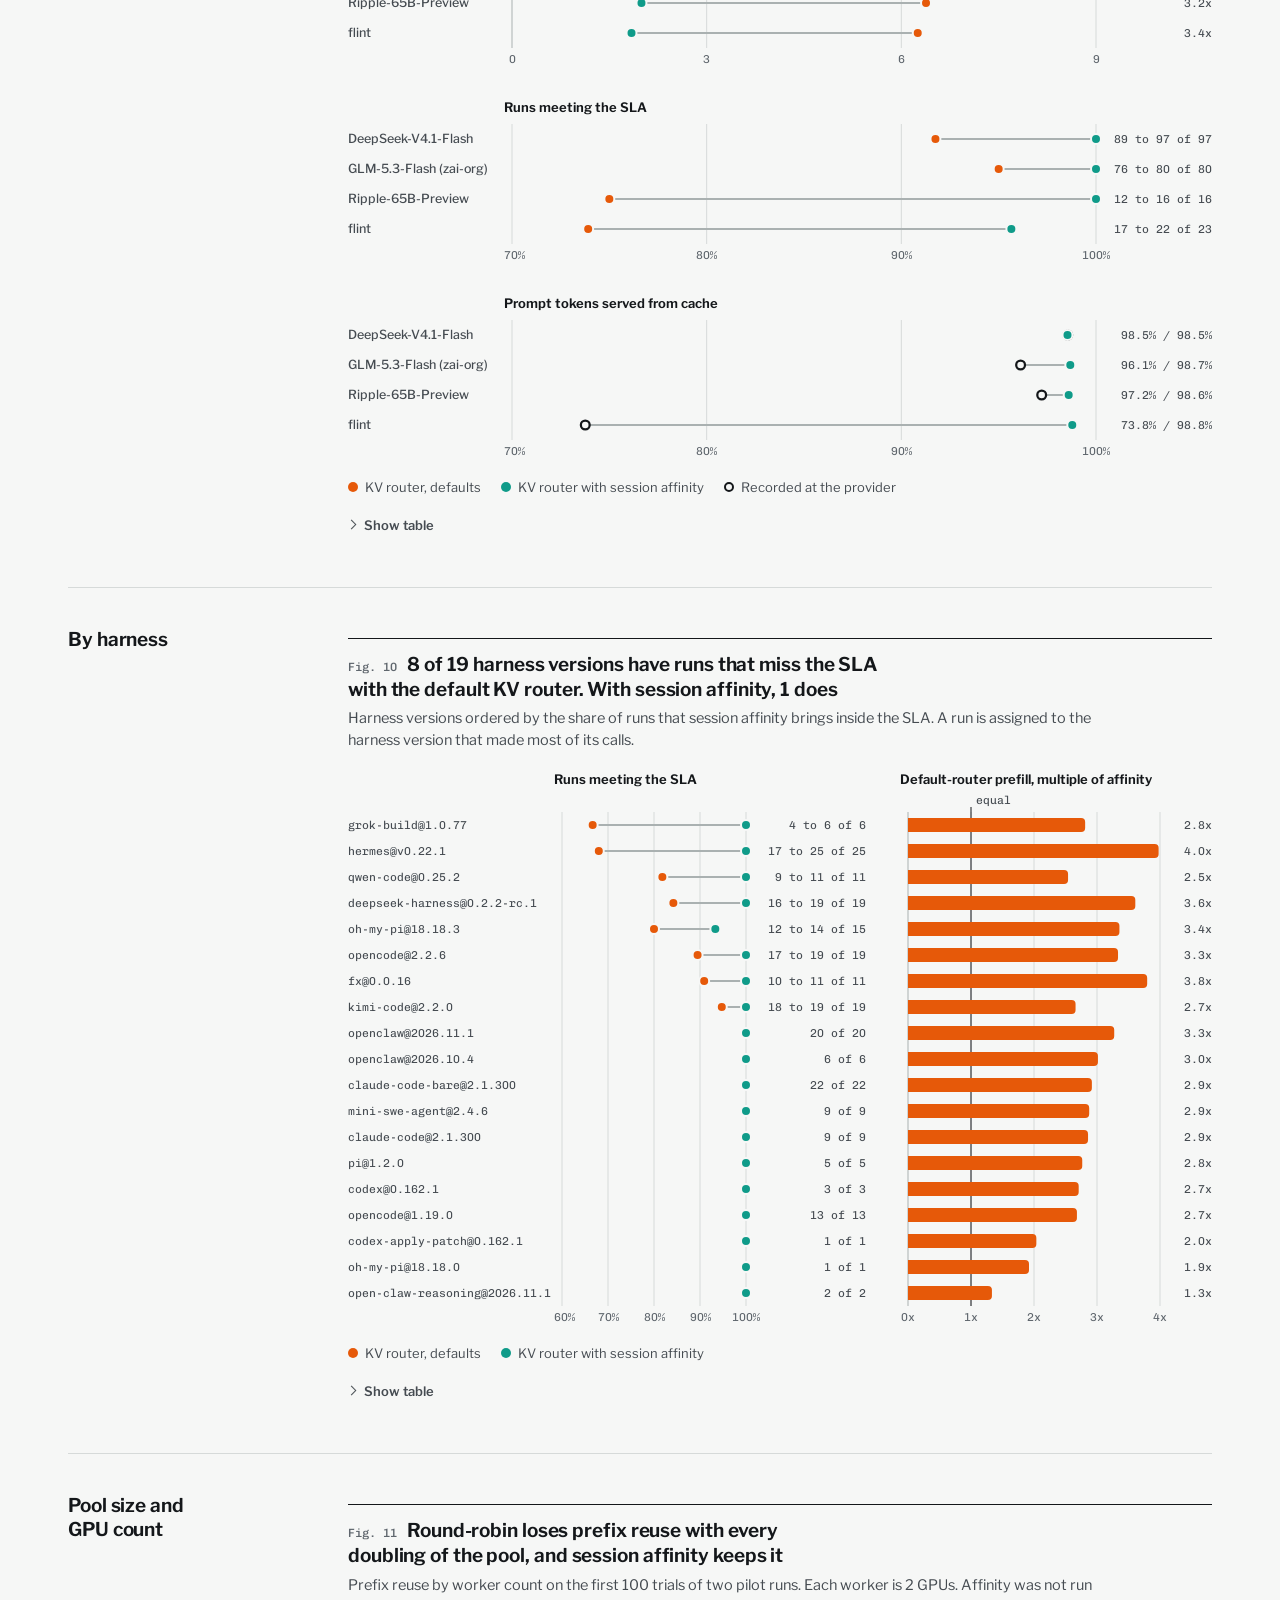
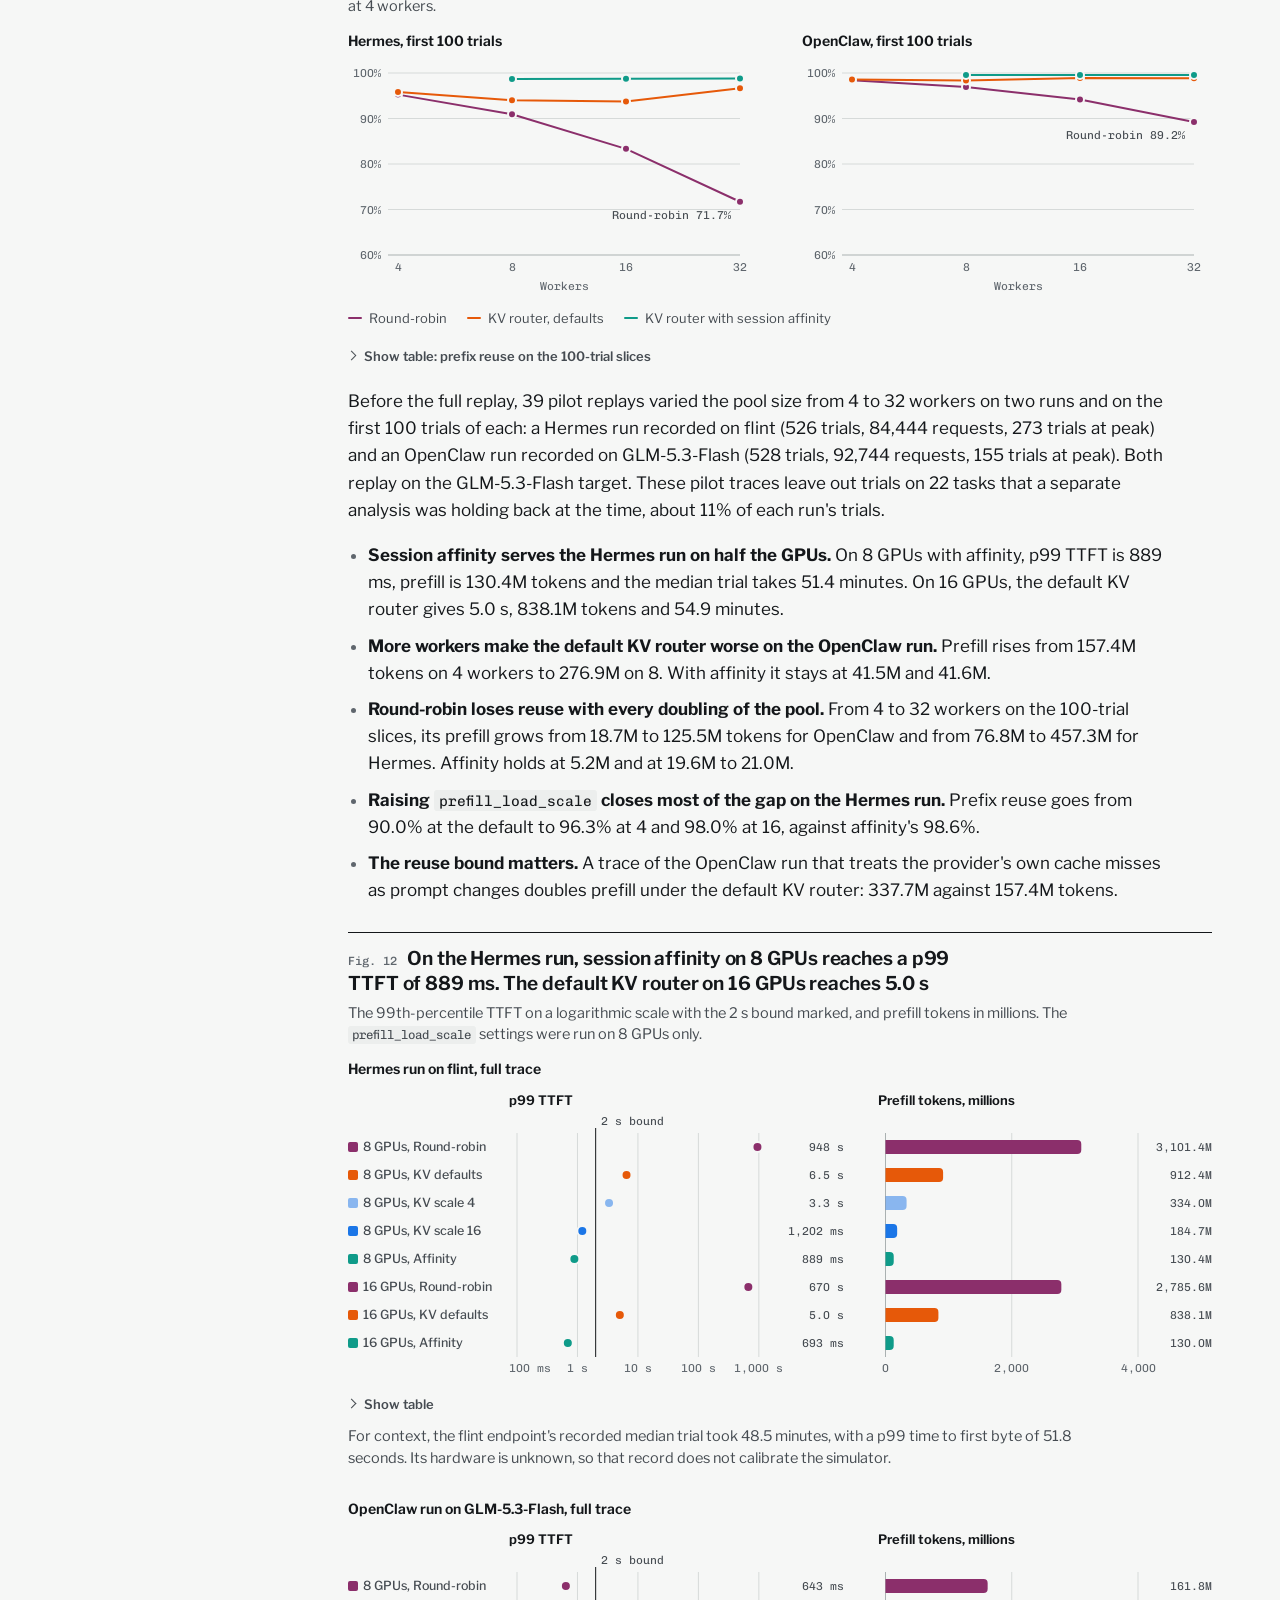
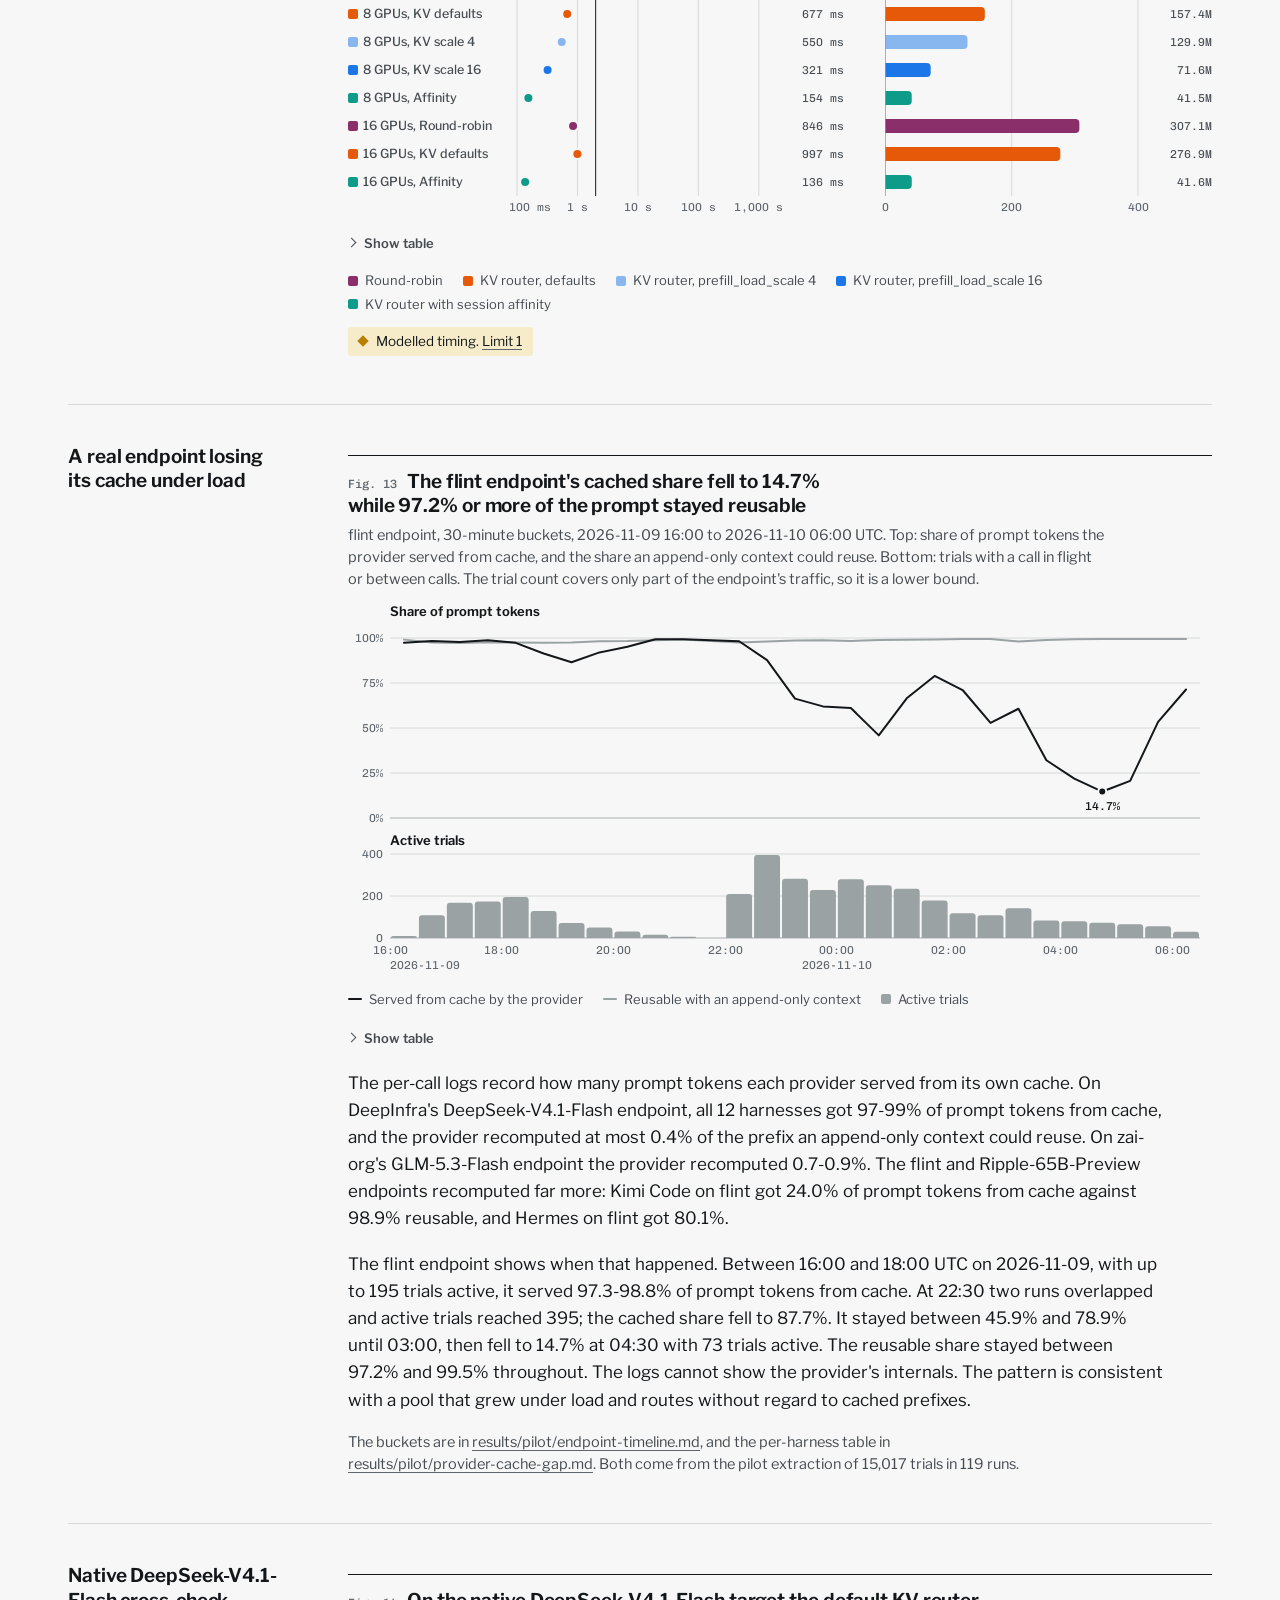
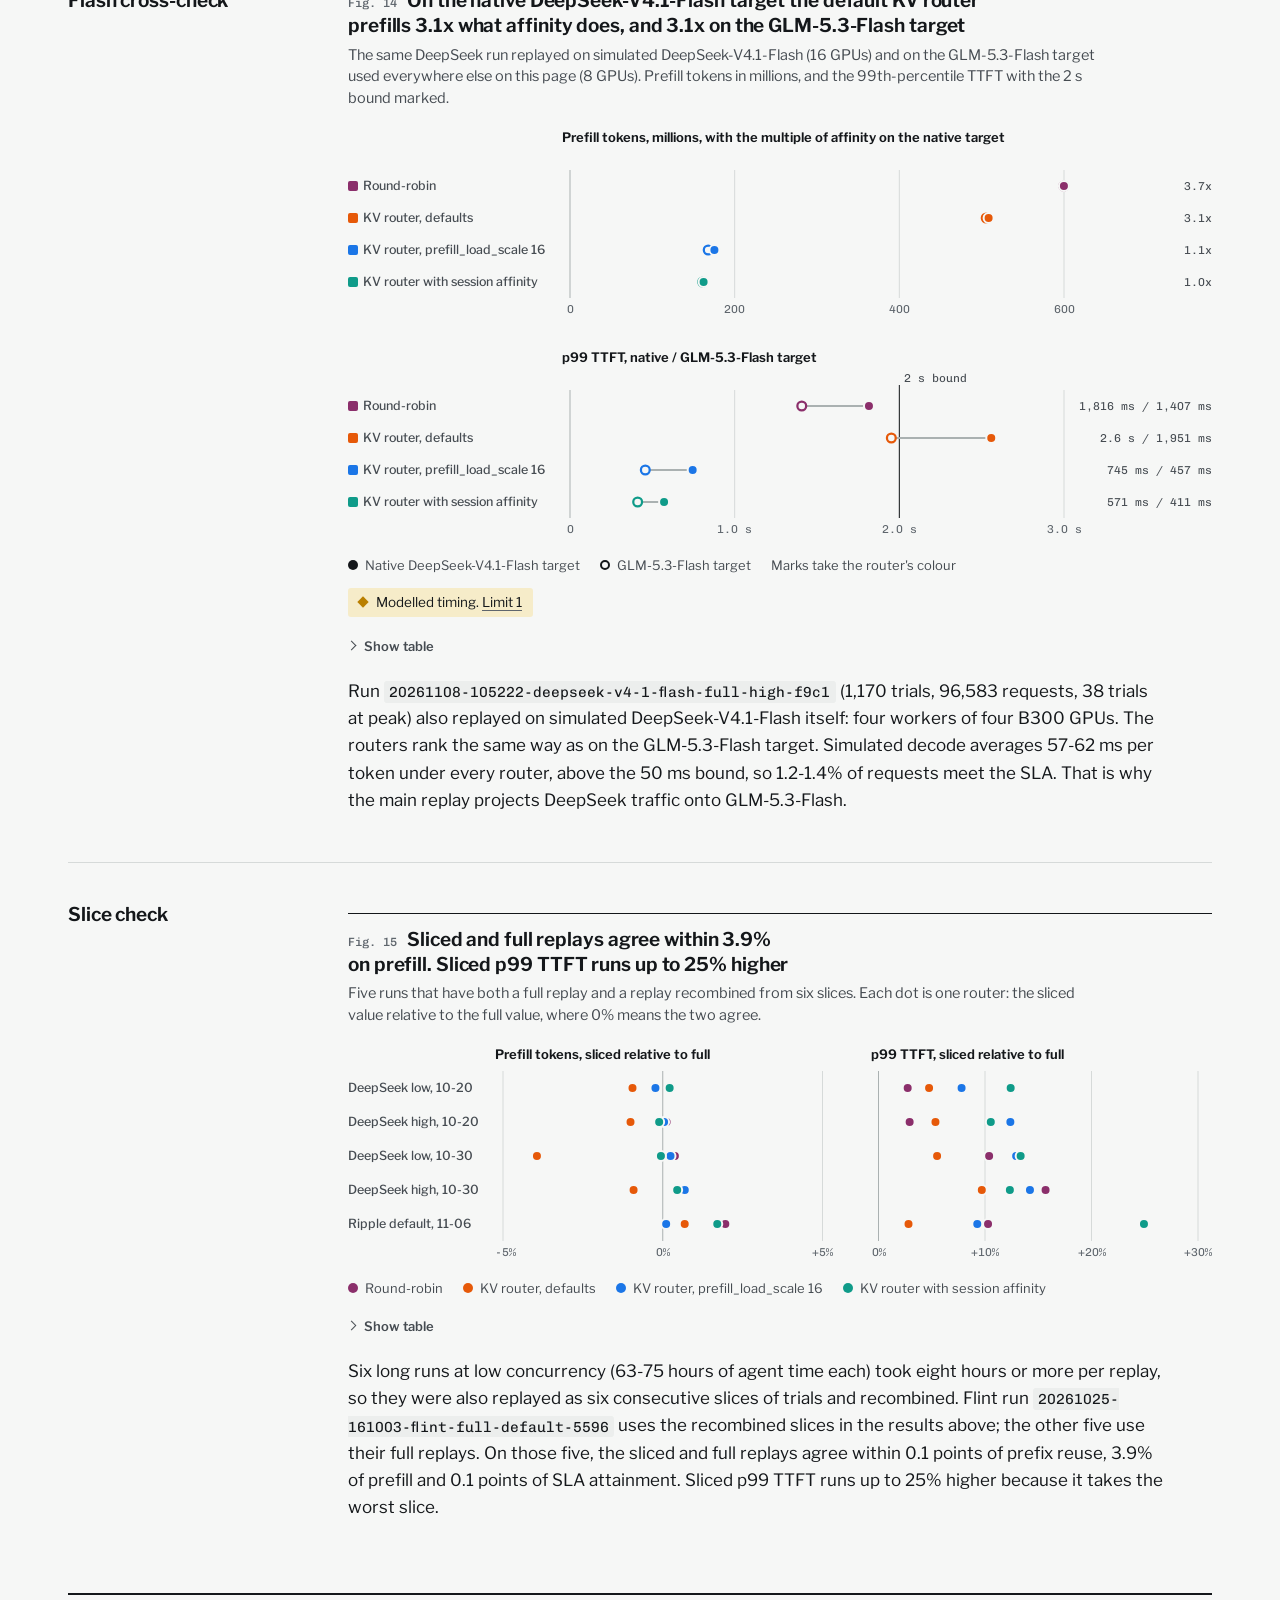
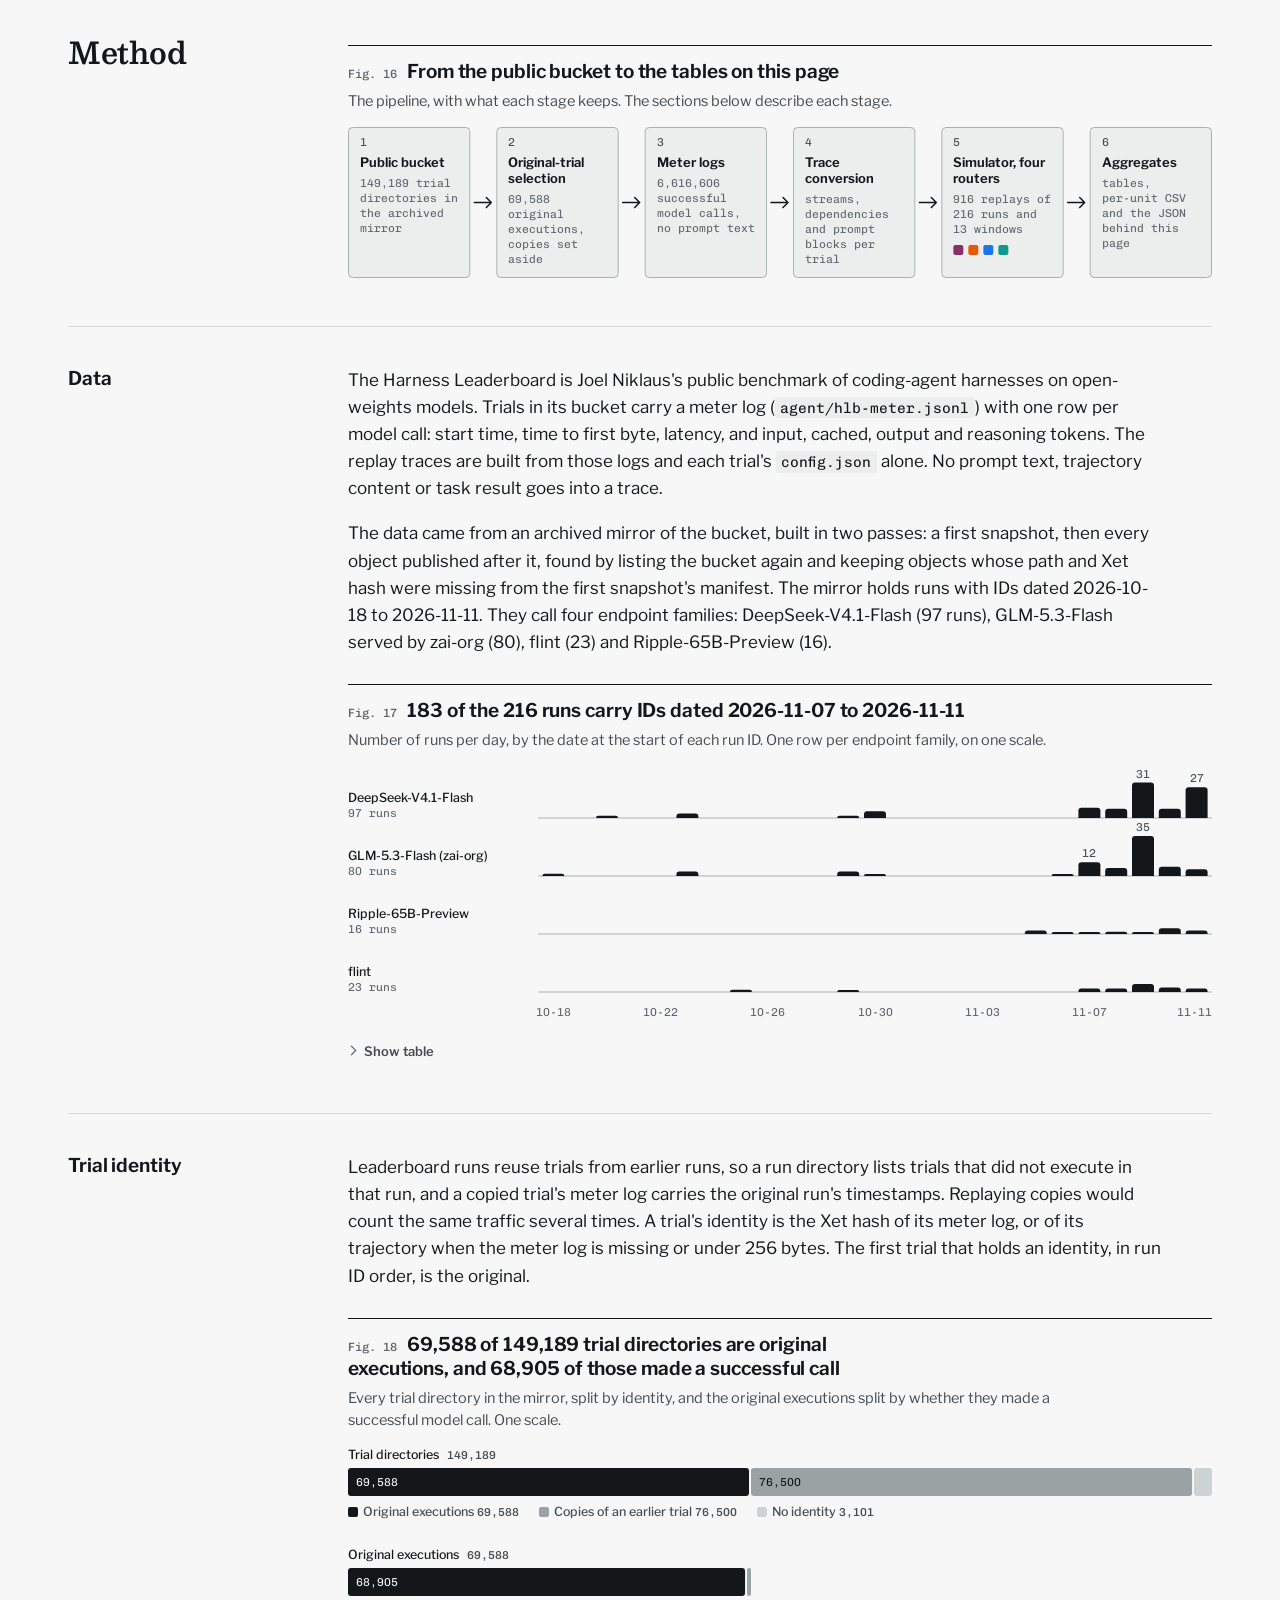
==== commit e7c0d5f3: "Redesign the report page around its figures Rebuild docs/index.html as a figure-led page: a cover wi" ====
--- a/docs/index.html
+++ b/docs/index.html
@@ -6,862 +6,620 @@
 <title>Dynamo replay of Harness Leaderboard agent traffic</title>
 <meta name="description" content="Every original trial of the public Harness Leaderboard dataset, 6.6 million model calls, replayed through NVIDIA Dynamo's CPU simulator under four routers. The default KV router recomputes 3.1x the prompt tokens that session affinity does.">
 <link rel="canonical" href="https://kumanday.github.io/dynamo-agent-traffic/">
-<style>
-:root {
-  color-scheme: light;
-  --page: #f9f9f7;
-  --surface: #fcfcfb;
-  --ink: #0b0b0b;
-  --ink-2: #52514e;
-  --ink-3: #6f6d68;
-  --line: #e1e0d9;
-  --axis: #c3c2b7;
-  --ring: rgba(11, 11, 11, 0.10);
-  --link: #1c5cab;
-  --code-bg: #efeee9;
-  --r-rr: #eb6834;
-  --r-kv: #2a78d6;
-  --r-kvp16: #eda100;
-  --r-aff: #1baf7a;
-  --s-reusable: #1baf7a;
-  --neutral-mark: #b9b7ae;
-  --critical: #d03b3b;
-  --limit-bg: #f4f1e8;
-  --shadow: 0 6px 24px rgba(11, 11, 11, 0.12);
-}
-@media (prefers-color-scheme: dark) {
-  :root {
-    color-scheme: dark;
-    --page: #0d0d0d;
-    --surface: #1a1a19;
-    --ink: #f0efec;
-    --ink-2: #c3c2b7;
-    --ink-3: #9d9b94;
-    --line: #2c2c2a;
-    --axis: #45453f;
-    --ring: rgba(255, 255, 255, 0.10);
-    --link: #86b6ef;
-    --code-bg: #262624;
-    --r-rr: #d95926;
-    --r-kv: #3987e5;
-    --r-kvp16: #c98500;
-    --r-aff: #199e70;
-    --s-reusable: #199e70;
-    --neutral-mark: #5c5b55;
-    --critical: #e66767;
-    --limit-bg: #201f1b;
-    --shadow: 0 6px 24px rgba(0, 0, 0, 0.5);
-  }
-}
-* { box-sizing: border-box; }
-html { -webkit-text-size-adjust: 100%; scroll-padding-top: 16px; }
-body {
-  margin: 0;
-  background: var(--page);
-  color: var(--ink);
-  font: 16px/1.6 system-ui, -apple-system, "Segoe UI", Roboto, sans-serif;
-  overflow-wrap: break-word;
-}
-main, .site-head, .site-foot { max-width: 1080px; margin: 0 auto; padding: 0 24px; }
-@media (max-width: 600px) { main, .site-head, .site-foot { padding: 0 16px; } }
-a { color: var(--link); text-underline-offset: 2px; }
-a:focus-visible, summary:focus-visible { outline: 2px solid var(--link); outline-offset: 2px; border-radius: 2px; }
-p, ul, ol, dl { margin: 0; }
-p, li, dd { max-width: 74ch; }
-code {
-  font: 0.875em/1.4 ui-monospace, SFMono-Regular, Menlo, Consolas, monospace;
-  background: var(--code-bg); border-radius: 4px; padding: 0.1em 0.35em;
-  overflow-wrap: anywhere;
-}
-h1, h2, h3, h4 { margin: 0; line-height: 1.25; text-wrap: balance; }
-h1 { font-size: clamp(28px, 5vw, 40px); font-weight: 650; letter-spacing: -0.01em; }
-h2 { font-size: 24px; font-weight: 650; letter-spacing: -0.005em; }
-h3 { font-size: 18px; font-weight: 650; }
-h4 { font-size: 15px; font-weight: 650; }
-.anchor { margin-left: 8px; color: var(--ink-3); text-decoration: none; font-weight: 400; opacity: 0; }
-h2:hover .anchor, h3:hover .anchor, h4:hover .anchor, li:hover > .anchor, .anchor:focus-visible { opacity: 1; }
-@media (hover: none) { .anchor { opacity: 0.6; } }
-
-.site-head { padding-top: 40px; padding-bottom: 8px; display: flex; flex-direction: column; gap: 14px; }
-.eyebrow { font-size: 13px; font-weight: 400; }
-.kicker { font-size: 13px; letter-spacing: 0.06em; text-transform: uppercase; color: var(--ink-3); }
-.byline { font-size: 14px; color: var(--ink-2); display: flex; flex-wrap: wrap; gap: 4px 18px; }
-.toc { border-top: 1px solid var(--line); border-bottom: 1px solid var(--line); padding: 10px 0; margin-top: 6px; }
-.toc ul { list-style: none; padding: 0; display: flex; flex-wrap: wrap; gap: 4px 18px; font-size: 14px; }
-.toc li { max-width: none; }
-.toc a { color: var(--ink-2); text-decoration: none; }
-.toc a:hover { color: var(--ink); text-decoration: underline; }
-
-main { display: flex; flex-direction: column; gap: 56px; padding-top: 28px; padding-bottom: 56px; }
-section { display: flex; flex-direction: column; gap: 16px; min-width: 0; }
-section > section { gap: 14px; margin-top: 12px; }
-.hero { display: flex; flex-wrap: wrap; align-items: center; gap: 12px 28px; }
-.hero-num { font-size: clamp(64px, 14vw, 104px); font-weight: 650; line-height: 1; letter-spacing: -0.03em; white-space: nowrap; }
-.hero-text { font-size: clamp(18px, 2.4vw, 21px); line-height: 1.4; flex: 1 1 300px; min-width: 0; max-width: 46ch; }
-.tiles { display: grid; grid-template-columns: repeat(auto-fit, minmax(190px, 1fr)); gap: 12px; }
-.tile { background: var(--surface); border: 1px solid var(--ring); border-radius: 10px; padding: 14px 16px; display: flex; flex-direction: column; gap: 2px; min-width: 0; }
-.tile b { font-size: 24px; font-weight: 650; line-height: 1.2; }
-.tile span { font-size: 13px; color: var(--ink-2); line-height: 1.4; }
-dl.defs { display: grid; grid-template-columns: minmax(120px, max-content) 1fr; gap: 8px 20px; font-size: 15px; }
-dl.defs dt { font-weight: 600; }
-dl.defs dd { margin: 0; color: var(--ink-2); }
-@media (max-width: 600px) { dl.defs { grid-template-columns: 1fr; gap: 2px; } dl.defs dd { margin-bottom: 8px; } }
-.sw { display: inline-block; width: 10px; height: 10px; border-radius: 2px; margin-right: 7px; flex: none; }
-.sw.line { height: 3px; border-radius: 1px; vertical-align: middle; }
-.sw.diamond { transform: rotate(45deg) scale(0.8); border-radius: 1px; }
-.sw-rr { background: var(--r-rr); } .sw-kv { background: var(--r-kv); } .sw-kvp16 { background: var(--r-kvp16); } .sw-aff { background: var(--r-aff); }
-.sw-cached { background: var(--r-kv); } .sw-reusable { background: var(--s-reusable); } .sw-neutral { background: var(--neutral-mark); } .sw-critical { background: var(--critical); }
-
-.pair { display: grid; grid-template-columns: 1fr; gap: 24px; align-items: start; }
-@media (min-width: 940px) { .pair { grid-template-columns: 1fr 1fr; } }
-.panel { background: var(--surface); border: 1px solid var(--ring); border-radius: 12px; padding: 22px 24px 24px; }
-.panel.limits { background: var(--limit-bg); }
-@media (max-width: 600px) { .panel { padding: 18px 16px 20px; } }
-.panel ol { padding-left: 1.4em; display: flex; flex-direction: column; gap: 12px; }
-.panel li { padding-left: 2px; }
-.panel li::marker { font-weight: 650; color: var(--ink-2); }
-.panel .sub { font-size: 14px; color: var(--ink-2); }
-
-.two { display: grid; grid-template-columns: repeat(auto-fit, minmax(280px, 1fr)); gap: 16px; }
-.card { background: var(--surface); border: 1px solid var(--ring); border-radius: 12px; padding: 18px 20px; display: flex; flex-direction: column; gap: 8px; min-width: 0; }
-@media (max-width: 600px) { .card { padding: 14px 14px 16px; } }
-.cap { font-size: 14px; color: var(--ink-2); line-height: 1.5; }
-.chart { position: relative; min-height: 120px; min-width: 0; }
-.chart svg { display: block; width: 100%; height: auto; overflow: visible; }
-.chart text { font: 12px system-ui, -apple-system, "Segoe UI", Roboto, sans-serif; fill: var(--ink-3); font-variant-numeric: tabular-nums; }
-.chart text.strong, .chart tspan.strong { fill: var(--ink); }
-.chart text.mid { fill: var(--ink-2); }
-.legend { list-style: none; padding: 0; display: flex; flex-wrap: wrap; gap: 4px 18px; font-size: 13px; color: var(--ink-2); }
-.legend li { display: flex; align-items: center; max-width: none; }
-.tip {
-  position: absolute; pointer-events: none; z-index: 3; max-width: 250px;
-  background: var(--surface); border: 1px solid var(--ring); border-radius: 8px; box-shadow: var(--shadow);
-  padding: 8px 10px; font-size: 12.5px; line-height: 1.45; color: var(--ink-2);
-}
-.tip b { color: var(--ink); font-weight: 650; }
-.tip .t { color: var(--ink); font-weight: 650; overflow-wrap: anywhere; }
-.tip .k { display: inline-block; width: 12px; height: 3px; border-radius: 1px; margin-right: 6px; vertical-align: middle; }
-
-.tablewrap { overflow-x: auto; min-width: 0; border: 1px solid var(--ring); border-radius: 10px; background: var(--surface); }
-table { border-collapse: collapse; width: 100%; font-size: 13.5px; font-variant-numeric: tabular-nums; }
-th, td { padding: 7px 12px; border-bottom: 1px solid var(--line); text-align: right; white-space: nowrap; }
-tbody tr:last-child td { border-bottom: 0; }
-th { color: var(--ink-2); font-weight: 600; vertical-align: bottom; white-space: normal; min-width: 72px; }
-th.l, td.l { text-align: left; }
-td.wrap { white-space: normal; min-width: 180px; overflow-wrap: anywhere; }
-td.miss { color: var(--critical); font-weight: 600; }
-td.total { font-weight: 650; }
-td code { background: none; padding: 0; font-size: 12px; }
-.note { font-size: 14px; color: var(--ink-2); }
-.callout { border-left: 3px solid var(--axis); padding: 2px 0 2px 14px; color: var(--ink-2); font-size: 15px; }
-.cite { background: var(--surface); border: 1px solid var(--ring); border-radius: 10px; padding: 14px 16px; font-size: 15px; }
-.site-foot { border-top: 1px solid var(--line); padding-top: 18px; padding-bottom: 40px; font-size: 14px; color: var(--ink-2); display: flex; flex-wrap: wrap; gap: 6px 20px; }
-ul.plain { padding-left: 1.2em; display: flex; flex-direction: column; gap: 8px; }
-</style>
+<link rel="preconnect" href="https://fonts.googleapis.com">
+<link rel="preconnect" href="https://fonts.gstatic.com" crossorigin>
+<link rel="stylesheet" href="https://fonts.googleapis.com/css2?family=Besley:wght@400..800&family=Chivo+Mono:wght@300..600&family=Libre+Franklin:ital,wght@0,300..800;1,400..600&display=swap">
+<link rel="stylesheet" href="assets/report.css">
 </head>
 <body>
 
-<header class="site-head">
-  <p class="kicker">Simulation study</p>
-  <h1 id="top">Dynamo replay of Harness Leaderboard agent traffic</h1>
-  <p class="byline">
-    <span><a href="https://github.com/kumanday">Leonardo Gonzalez</a></span>
-    <span>Study completed <time datetime="2026-11-14">2026-11-14</time></span>
-    <span><a href="https://github.com/kumanday/dynamo-agent-traffic">Code and tables</a></span>
-  </p>
-  <nav class="toc" aria-label="Contents">
-    <ul>
-      <li><a href="#summary">Summary</a></li>
-      <li><a href="#findings">Findings</a></li>
-      <li><a href="#limits">Limits</a></li>
-      <li><a href="#results">Results</a></li>
-      <li><a href="#method">Method</a></li>
-      <li><a href="#maintainer-notes">Notes for maintainers</a></li>
-      <li><a href="#files">Tables and code</a></li>
-      <li><a href="#cite">How to cite</a></li>
-    </ul>
-  </nav>
+<div class="topbar graphite">
+  <div class="wrap">
+    <a class="brand" href="#top">Dynamo replay</a>
+    <a class="simtag" href="#limits" title="Timing is modelled. Read the limits.">Simulation study</a>
+    <nav class="toc" aria-label="Contents">
+      <ul>
+        <li><a href="#summary">Summary</a></li>
+        <li><a href="#findings">Findings</a></li>
+        <li><a href="#limits">Limits</a></li>
+        <li><a href="#results">Results</a></li>
+        <li><a href="#method">Method</a></li>
+        <li><a href="#maintainer-notes">Notes for maintainers</a></li>
+        <li><a href="#files">Tables and code</a></li>
+        <li><a href="#cite">How to cite</a></li>
+      </ul>
+    </nav>
+  </div>
+</div>
+
+<header class="cover graphite">
+  <div class="wrap">
+    <h1 id="top">Dynamo replay of Harness Leaderboard agent traffic</h1>
+    <p class="standfirst"><b>A simulation study.</b> Every original trial of a public coding-agent benchmark, 6.6 million model calls, replayed through NVIDIA Dynamo's simulator under four routers. Timing is modelled and no request ran on a GPU, so read the <a href="#limits">limits</a> before using a number from this page.</p>
+    <p class="byline">
+      <span><a href="https://github.com/kumanday">Leonardo Gonzalez</a></span>
+      <span>Study completed <time datetime="2026-11-14">2026-11-14</time></span>
+      <span><a href="https://github.com/kumanday/dynamo-agent-traffic">Code and tables</a></span>
+    </p>
+    <div class="hero">
+      <div>
+        <span class="hero-num" data-fill="hero-ratio">3.1x</span>
+        <p class="hero-text">the prompt tokens that NVIDIA Dynamo's default KV router recomputes, relative to session affinity, on coding-agent traffic: 25.5B against 8.3B tokens in simulation.</p>
+      </div>
+      <figure class="fig hero-fig" id="fig-1">
+        <figcaption>
+          <h2 class="fig-t"><span class="fig-n">Fig. 1</span><span data-title="hero">Prompt tokens recomputed, by router</span></h2>
+        </figcaption>
+        <div class="chart" data-chart="hero"></div>
+        <p class="fig-d" data-title="hero-note">Each block is the session-affinity total, so the blocks in a row count that router's multiple of it.</p>
+      </figure>
+    </div>
+  </div>
 </header>
 
-<main>
-
-<section id="summary" aria-labelledby="summary-h">
-  <h2 id="summary-h" class="kicker eyebrow">Summary</h2>
-  <div class="hero">
-    <span class="hero-num">3.1x</span>
-    <p class="hero-text">the prompt tokens that NVIDIA Dynamo's default KV router recomputes, relative to session affinity, on coding-agent traffic: 25.5B against 8.3B tokens in simulation.</p>
-  </div>
-  <p>The <a href="https://huggingface.co/buckets/joelniklaus/harness-leaderboard">Harness Leaderboard</a> runs coding-agent harnesses on open-weights models and publishes a per-call log for every trial. This study took every original trial in that public dataset, converted each one into a replayable agent session, and replayed all of them through Dynamo's CPU simulator (<code>aisimulate predict --stack dynamo</code>) under four routers. Every run replays on simulated GLM-5.3-Flash workers with two B300 GPUs each, and at least four workers.</p>
-  <p>The default KV router missed the latency target on 22 of 216 runs. Session affinity missed it on 1. Setting the KV router's <code>prefill_load_scale</code> to 16 brings it to 8.7B recomputed tokens and the same 215 runs within the target. Timing comes from the simulator's operator-level model, and no request ran on a GPU: read the <a href="#limits">limits</a> before using a number from this page.</p>
-  <div class="tiles">
-    <div class="tile"><b>69,588</b><span>original trials, 68,905 of them with at least one successful model call</span></div>
-    <div class="tile"><b>6,616,606</b><span>model calls replayed under each router</span></div>
-    <div class="tile"><b>216</b><span>leaderboard runs, plus 13 endpoint windows that merge concurrent runs</span></div>
-    <div class="tile"><b>916</b><span>replays across the four routers</span></div>
-  </div>
-  <dl class="defs">
-    <dt>Prefill tokens</dt><dd>Prompt tokens a worker had to compute because they were not in its KV cache. The text calls them recomputed tokens.</dd>
-    <dt>Prefix reuse</dt><dd>The share of prompt tokens a worker served from its KV cache.</dd>
-    <dt>SLA</dt><dd>A replay meets the SLA when at least 99% of its requests get their first token within 2 s (TTFT) and stay within 50 ms between output tokens (ITL).</dd>
-    <dt><span class="sw sw-rr"></span>Round-robin</dt><dd>Each request goes to the next worker in turn.</dd>
-    <dt><span class="sw sw-kv"></span>KV router, defaults</dt><dd>Dynamo's KV router as shipped. It scores a worker by the prefill a request would need there plus the decode load already on it.</dd>
-    <dt><span class="sw sw-kvp16"></span>KV router, <code>prefill_load_scale</code> 16</dt><dd>The same router with the prefill term weighted 16 times.</dd>
-    <dt><span class="sw sw-aff"></span>KV router with session affinity</dt><dd>The KV router with <code>conversation_affinity</code> in session mode and a 300-second TTL, which keeps a session on the worker that already served it.</dd>
-  </dl>
+<main class="wrap">
+
+<section id="summary" class="row first" aria-labelledby="summary-h">
+  <div class="rail"><h2 id="summary-h">Summary</h2></div>
+  <div class="body">
+    <p>The <a href="https://huggingface.co/buckets/joelniklaus/harness-leaderboard">Harness Leaderboard</a> runs coding-agent harnesses on open-weights models and publishes a per-call log for every trial. This study took every original trial in that public dataset, converted each one into a replayable agent session, and replayed all of them through Dynamo's CPU simulator (<code>aisimulate predict --stack dynamo</code>) under four routers. Every run replays on simulated GLM-5.3-Flash workers with two B300 GPUs each, and at least four workers.</p>
+    <p>The default KV router missed the latency target on 22 of 216 runs. Session affinity missed it on 1. Setting the KV router's <code>prefill_load_scale</code> to 16 brings it to 8.7B recomputed tokens and the same 215 runs within the target. Timing comes from the simulator's operator-level model, and no request ran on a GPU: read the <a href="#limits">limits</a> before using a number from this page.</p>
+    <div class="ledger">
+      <div><b>69,588</b><span>original trials, 68,905 of them with at least one successful model call</span></div>
+      <div><b>6,616,606</b><span>model calls replayed under each router</span></div>
+      <div><b>216</b><span>leaderboard runs, plus 13 endpoint windows that merge concurrent runs</span></div>
+      <div><b>916</b><span>replays across the four routers</span></div>
+    </div>
+    <dl class="defs">
+      <dt>Prefill tokens</dt><dd>Prompt tokens a worker had to compute because they were not in its KV cache. The text calls them recomputed tokens.</dd>
+      <dt>Prefix reuse</dt><dd>The share of prompt tokens a worker served from its KV cache.</dd>
+      <dt>SLA</dt><dd>A replay meets the SLA when at least 99% of its requests get their first token within 2 s (TTFT) and stay within 50 ms between output tokens (ITL).</dd>
+    </dl>
+    <figure class="fig" id="fig-2">
+      <figcaption>
+        <h3 class="fig-t"><span class="fig-n">Fig. 2</span>The four routers differ in where they send a session's next call</h3>
+        <p class="fig-d">A schematic of one routing decision on four workers. The session's prompt prefix is cached on worker 2, which is also decoding two other long sessions. Worker 4 is idle.</p>
+      </figcaption>
+      <div class="panels p4">
+        <div>
+          <h4 class="ptitle"><span class="sw c-rr"></span>Round-robin</h4>
+          <div class="chart" data-chart="routing" data-router="rr"></div>
+          <p class="pdesc">Each request goes to the next worker in turn.</p>
+        </div>
+        <div>
+          <h4 class="ptitle"><span class="sw c-kv"></span>KV router, defaults</h4>
+          <div class="chart" data-chart="routing" data-router="kv"></div>
+          <p class="pdesc">Dynamo's KV router as shipped. It scores a worker by the prefill a request would need there plus the decode load already on it.</p>
+        </div>
+        <div>
+          <h4 class="ptitle"><span class="sw c-kvp16"></span>KV router, <code>prefill_load_scale</code> 16</h4>
+          <div class="chart" data-chart="routing" data-router="kvp16"></div>
+          <p class="pdesc">The same router with the prefill term weighted 16 times.</p>
+        </div>
+        <div>
+          <h4 class="ptitle"><span class="sw c-aff"></span>KV router with session affinity</h4>
+          <div class="chart" data-chart="routing" data-router="aff"></div>
+          <p class="pdesc">The KV router with <code>conversation_affinity</code> in session mode and a 300-second TTL, which keeps a session on the worker that already served it.</p>
+        </div>
+      </div>
+      <ul class="legend">
+        <li><span class="sw c-ink"></span>The session's cached prefix</li>
+        <li><span class="sw c-neutral"></span>Another session decoding on the worker</li>
+        <li><span class="sw out c-ink3"></span>Prefix recomputed on a new worker</li>
+      </ul>
+    </figure>
+  </div>
 </section>
 
 <div class="pair">
   <section id="findings" class="panel" aria-labelledby="findings-h">
     <h2 id="findings-h">Findings<a class="anchor" href="#findings" aria-label="Link to Findings">#</a></h2>
     <ol>
-      <li id="finding-1"><b>The default KV router recomputes 3.1x the tokens that session affinity does.</b> Across the whole dataset it prefills 25.5B tokens against 8.3B, and misses the SLA on 22 of 216 runs against affinity's 1. In 21 runs the default router misses and affinity meets the SLA. No run goes the other way.</li>
-      <li id="finding-2"><b>The gap concentrates under load.</b> In the median run the default router prefills 1.5x what affinity does, and in the 90th-percentile run 3.2x. When runs that hit one endpoint at the same time are merged, the default KV router meets the SLA in 1 of 13 windows, with 91.2% of requests inside it. Affinity meets it in all 13 and prefills 2.9B tokens against the default router's 13.8B, a 4.8x gap.</li>
-      <li id="finding-3"><b>One parameter recovers most of it.</b> With <code>prefill_load_scale</code> 16, the KV router comes within 5% of affinity's prefill (8.7B against 8.3B) and meets the SLA on the same 215 runs.</li>
-      <li id="finding-4"><b>Round-robin prefills 5.9x what affinity does</b> and fails all 13 endpoint windows, with a mean TTFT of 60.9 s.</li>
-      <li id="finding-5"><b>The ordering holds across traffic sources and harnesses.</b> Hermes meets the SLA on 17 of 25 runs with the default KV router and on all 25 with affinity. DeepSeek Harness goes from 16 to 19 of 19, OpenCode 2.2.6 from 17 to 19 of 19, and Grok Build from 4 to 6 of 6.</li>
-      <li id="finding-6"><b>Simulated affinity reuses far more than the real endpoints did.</b> Over the same runs, the providers served 91.6% of prompt tokens from cache, and 73.8% of flint traffic. The simulated deployment with affinity reuses 98.6%.</li>
-      <li id="finding-7"><b>A native DeepSeek-V4.1-Flash replay ranks the routers the same way.</b> One DeepSeek run replayed on simulated DeepSeek-V4.1-Flash: default-router prefill is 3.1x affinity's (508M against 162M tokens), and p99 TTFT is 2.6 s against 571 ms. Its simulated decode speed fails the inter-token SLA under every router.</li>
-      <li id="finding-8"><b>One run misses the SLA under every router.</b> Flint run <code>20261109-163846-flint-full-default-0086</code> (Oh My Pi, 146 peak trials on four workers) reaches a p99 inter-token latency of 111 ms even with affinity. Oh My Pi issues parallel calls, and the pool sizing rule gives it too few workers.</li>
+      <li id="finding-1"><p><b>The default KV router recomputes 3.1x the tokens that session affinity does.</b> Across the whole dataset it prefills 25.5B tokens against 8.3B, and misses the SLA on 22 of 216 runs against affinity's 1. In 21 runs the default router misses and affinity meets the SLA. No run goes the other way.</p></li>
+      <li id="finding-2"><p><b>The gap concentrates under load.</b> In the median run the default router prefills 1.5x what affinity does, and in the 90th-percentile run 3.2x. When runs that hit one endpoint at the same time are merged, the default KV router meets the SLA in 1 of 13 windows, with 91.2% of requests inside it. Affinity meets it in all 13 and prefills 2.9B tokens against the default router's 13.8B, a 4.8x gap.</p></li>
+      <li id="finding-3"><p><b>One parameter recovers most of it.</b> With <code>prefill_load_scale</code> 16, the KV router comes within 5% of affinity's prefill (8.7B against 8.3B) and meets the SLA on the same 215 runs.</p></li>
+      <li id="finding-4"><p><b>Round-robin prefills 5.9x what affinity does</b> and fails all 13 endpoint windows, with a mean TTFT of 60.9 s.</p></li>
+      <li id="finding-5"><p><b>The ordering holds across traffic sources and harnesses.</b> Hermes meets the SLA on 17 of 25 runs with the default KV router and on all 25 with affinity. DeepSeek Harness goes from 16 to 19 of 19, OpenCode 2.2.6 from 17 to 19 of 19, and Grok Build from 4 to 6 of 6.</p></li>
+      <li id="finding-6"><p><b>Simulated affinity reuses far more than the real endpoints did.</b> Over the same runs, the providers served 91.6% of prompt tokens from cache, and 73.8% of flint traffic. The simulated deployment with affinity reuses 98.6%.</p></li>
+      <li id="finding-7"><p><b>A native DeepSeek-V4.1-Flash replay ranks the routers the same way.</b> One DeepSeek run replayed on simulated DeepSeek-V4.1-Flash: default-router prefill is 3.1x affinity's (508M against 162M tokens), and p99 TTFT is 2.6 s against 571 ms. Its simulated decode speed fails the inter-token SLA under every router.</p></li>
+      <li id="finding-8"><p><b>One run misses the SLA under every router.</b> Flint run <code>20261109-163846-flint-full-default-0086</code> (Oh My Pi, 146 peak trials on four workers) reaches a p99 inter-token latency of 111 ms even with affinity. Oh My Pi issues parallel calls, and the pool sizing rule gives it too few workers.</p></li>
     </ol>
   </section>
 
   <section id="limits" class="panel limits" aria-labelledby="limits-h">
     <h2 id="limits-h">Limits<a class="anchor" href="#limits" aria-label="Link to Limits">#</a></h2>
     <ol>
-      <li id="limit-1"><b>The timing is modelled.</b> AISimulate rates agentic replay as functional only. Every latency here comes from its operator-level model on measured B300 kernel data. No request ran on a GPU, so treat TTFT, ITL and SLA counts as simulator output that a hardware run still has to confirm.</li>
-      <li id="limit-2"><b>Three of the four models are projected onto GLM-5.3-Flash.</b> Every run replays on one target: GLM-5.3-Flash FP8 on vLLM 0.31.0, two B300 GPUs per worker. Traffic recorded on DeepSeek-V4.1-Flash, flint and Ripple-65B-Preview keeps its recorded token counts and takes GLM-5.3-Flash's timing. GLM-5.3-Flash keeps little KV cache per token, so a dense-attention model would run out of KV capacity sooner.</li>
-      <li id="limit-3"><b>Each run has one pool size.</b> The four routers serve a run on the same number of GPUs, so the comparison shows recomputed tokens and SLA attainment at a fixed size. How many GPUs each router would need is measured only for the two runs in the <a href="#pool-size">pool-size section</a>.</li>
-      <li id="limit-4"><b>Prompt blocks are synthesized.</b> The converter reads no prompt text. Blocks are rebuilt from token counts on the assumption that a context grows by appending. Each call's output counts as new prefill in the next call under every router.</li>
-      <li id="limit-5"><b>Pacing is closed-loop.</b> Each agent waits for its simulated completions and keeps its recorded tool gaps, so a faster or slower simulated server moves the agent's next call with it. The replay does not reproduce the recorded arrival times.</li>
-      <li id="limit-6"><b>Endpoint windows are a selected, overlapping set.</b> Of 33 groups of overlapping runs, 13 were replayed: those where merged concurrency rose well above any single run, plus all four flint groups. Their trials also appear in the per-run results, so the two sets of totals cannot be added.</li>
-      <li id="limit-7"><b>The provider logs show outcomes only.</b> Cached-token counts come from each provider's own reporting. The logs say nothing about the providers' hardware, pool sizes or routing.</li>
+      <li id="limit-1"><p><b>The timing is modelled.</b> AISimulate rates agentic replay as functional only. Every latency here comes from its operator-level model on measured B300 kernel data. No request ran on a GPU, so treat TTFT, ITL and SLA counts as simulator output that a hardware run still has to confirm.</p></li>
+      <li id="limit-2"><p><b>Three of the four models are projected onto GLM-5.3-Flash.</b> Every run replays on one target: GLM-5.3-Flash FP8 on vLLM 0.31.0, two B300 GPUs per worker. Traffic recorded on DeepSeek-V4.1-Flash, flint and Ripple-65B-Preview keeps its recorded token counts and takes GLM-5.3-Flash's timing. GLM-5.3-Flash keeps little KV cache per token, so a dense-attention model would run out of KV capacity sooner.</p></li>
+      <li id="limit-3"><p><b>Each run has one pool size.</b> The four routers serve a run on the same number of GPUs, so the comparison shows recomputed tokens and SLA attainment at a fixed size. How many GPUs each router would need is measured only for the two runs in the <a href="#pool-size">pool-size section</a>.</p></li>
+      <li id="limit-4"><p><b>Prompt blocks are synthesized.</b> The converter reads no prompt text. Blocks are rebuilt from token counts on the assumption that a context grows by appending. Each call's output counts as new prefill in the next call under every router.</p></li>
+      <li id="limit-5"><p><b>Pacing is closed-loop.</b> Each agent waits for its simulated completions and keeps its recorded tool gaps, so a faster or slower simulated server moves the agent's next call with it. The replay does not reproduce the recorded arrival times.</p></li>
+      <li id="limit-6"><p><b>Endpoint windows are a selected, overlapping set.</b> Of 33 groups of overlapping runs, 13 were replayed: those where merged concurrency rose well above any single run, plus all four flint groups. Their trials also appear in the per-run results, so the two sets of totals cannot be added.</p></li>
+      <li id="limit-7"><p><b>The provider logs show outcomes only.</b> Cached-token counts come from each provider's own reporting. The logs say nothing about the providers' hardware, pool sizes or routing.</p></li>
     </ol>
   </section>
 </div>
 
 <section id="results" aria-labelledby="results-h">
-  <h2 id="results-h">Results<a class="anchor" href="#results" aria-label="Link to Results">#</a></h2>
-  <p>All 216 runs cover 68,905 trials and 6,616,606 requests per router. The 13 endpoint windows cover 26,395 trials and 2,431,809 requests per router. Every replay completed all of its requests.</p>
-  <ul class="legend" aria-label="Router colours">
-    <li><span class="sw sw-rr"></span>Round-robin</li>
-    <li><span class="sw sw-kv"></span>KV router, defaults</li>
-    <li><span class="sw sw-kvp16"></span>KV router, prefill_load_scale 16</li>
-    <li><span class="sw sw-aff"></span>KV router with session affinity</li>
-  </ul>
-
-  <section id="all-runs" aria-labelledby="all-runs-h">
-    <h3 id="all-runs-h">All runs and endpoint windows<a class="anchor" href="#all-runs" aria-label="Link to All runs and endpoint windows">#</a></h3>
-    <div class="two">
-      <div class="card">
-        <h4 id="all-runs-chart">All 216 leaderboard runs</h4>
-        <p class="cap">Each run replayed by itself. Prefill tokens in billions, with the number of runs that meet the SLA.</p>
-        <div class="chart" data-chart="bars" data-scope="all"></div>
-      </div>
-      <div class="card">
-        <h4 id="endpoint-windows">13 endpoint windows</h4>
-        <p class="cap">Runs that loaded the same provider endpoint at the same time, merged into one replay. Prefill tokens in billions, with the number of windows that meet the SLA.</p>
-        <div class="chart" data-chart="bars" data-scope="windows"></div>
-      </div>
-    </div>
-    <div class="tablewrap"><table data-table="routers"><thead></thead><tbody></tbody></table></div>
-    <p class="note">Round-robin's mean TTFT is dominated by the replays where its queues collapse. Median p99 TTFT is the 99th-percentile time to first token of the middle run or window.</p>
-    <p>The KV router's cost adds <code>prefill_load_scale</code> times the uncached prefill blocks to the decode blocks already active on a worker. An active agent request carries about 100k tokens of context, roughly 1,500 blocks of 64 tokens. A worker that holds a request's cached prefix but serves one or two more long sessions therefore scores worse than a worker that has to recompute the whole prompt, and the router gives up the cached prefix. GLM-5.3-Flash's linear and sparse attention also makes long-context decode cheaper than that block count implies.</p>
-    <h4 id="per-window">Each endpoint window<a class="anchor" href="#per-window" aria-label="Link to Each endpoint window">#</a></h4>
-    <div class="tablewrap"><table data-table="windows"><thead></thead><tbody></tbody></table></div>
-    <p class="note">Requests meeting the SLA, by router. A window meets the SLA at 99.0% or more; cells below that are marked. Start is the first call of the window in UTC.</p>
-  </section>
-
-  <section id="load" aria-labelledby="load-h">
-    <h3 id="load-h">The gap grows with load<a class="anchor" href="#load" aria-label="Link to The gap grows with load">#</a></h3>
-    <div class="card">
-      <p class="cap">Each mark is one of the 216 runs. Vertical: default-router prefill divided by affinity prefill, where 1x means equal. Horizontal: peak concurrent agent trials in the run. All but two runs replay on four workers.</p>
-      <div class="chart" data-chart="scatter"></div>
-      <ul class="legend">
-        <li><span class="sw sw-kv" style="border-radius:50%"></span>Default KV router meets the SLA</li>
-        <li><span class="sw sw-critical diamond"></span>Default KV router misses the SLA</li>
+  <div class="row major">
+    <div class="rail"><h2 id="results-h">Results<a class="anchor" href="#results" aria-label="Link to Results">#</a></h2></div>
+    <div class="body">
+      <p>All 216 runs cover 68,905 trials and 6,616,606 requests per router. The 13 endpoint windows cover 26,395 trials and 2,431,809 requests per router. Every replay completed all of its requests.</p>
+      <p class="cav">Every latency and SLA count below is simulator output on a GLM-5.3-Flash target. See limits <a href="#limit-1">1</a> and <a href="#limit-2">2</a>.</p>
+      <ul class="legend routerkey" aria-label="Router colours">
+        <li><span class="sw c-rr"></span>Round-robin</li>
+        <li><span class="sw c-kv"></span>KV router, defaults</li>
+        <li><span class="sw c-kvp16"></span>KV router, prefill_load_scale 16</li>
+        <li><span class="sw c-aff"></span>KV router with session affinity</li>
       </ul>
     </div>
-    <p class="note">Per-run values are in <a href="https://github.com/kumanday/dynamo-agent-traffic/blob/main/results/full/units.csv">results/full/units.csv</a> and <a href="data/runs.json">data/runs.json</a>.</p>
-  </section>
-
-  <section id="traffic-source" aria-labelledby="traffic-source-h">
-    <h3 id="traffic-source-h">By traffic source<a class="anchor" href="#traffic-source" aria-label="Link to By traffic source">#</a></h3>
-    <div class="tablewrap"><table data-table="traffic"><thead></thead><tbody></tbody></table></div>
-    <p class="note">Runs meeting the SLA under each router; cells where a router misses it on at least one run are marked. Provider cached is the share of prompt tokens the real endpoint served from its own cache, from the leaderboard's per-call logs. All traffic replays on GLM-5.3-Flash.</p>
-  </section>
-
-  <section id="harness" aria-labelledby="harness-h">
-    <h3 id="harness-h">By harness<a class="anchor" href="#harness" aria-label="Link to By harness">#</a></h3>
-    <div class="tablewrap"><table data-table="harness"><thead></thead><tbody></tbody></table></div>
-    <p class="note">Runs meeting the SLA under each router, and prefill tokens in billions. A run is assigned to the harness version that made most of its calls. Cells where a router misses the SLA on at least one run are marked.</p>
-  </section>
-
-  <section id="pool-size" aria-labelledby="pool-size-h">
-    <h3 id="pool-size-h">Pool size and GPU count<a class="anchor" href="#pool-size" aria-label="Link to Pool size and GPU count">#</a></h3>
-    <p>Before the full replay, 39 pilot replays varied the pool size from 4 to 32 workers on two runs and on the first 100 trials of each: a Hermes run recorded on flint (526 trials, 84,444 requests, 273 trials at peak) and an OpenClaw run recorded on GLM-5.3-Flash (528 trials, 92,744 requests, 155 trials at peak). Both replay on the GLM-5.3-Flash target. These pilot traces leave out trials on 22 tasks that a separate analysis was holding back at the time, about 11% of each run's trials.</p>
+  </div>
+
+  <section id="all-runs" class="row" aria-labelledby="all-runs-h">
+    <div class="rail"><h3 id="all-runs-h">All runs and endpoint windows<a class="anchor" href="#all-runs" aria-label="Link to All runs and endpoint windows">#</a></h3></div>
+    <div class="body">
+      <figure class="fig" id="fig-3">
+        <figcaption>
+          <h4 class="fig-t"><span class="fig-n">Fig. 3</span><span data-title="bars">Prefill tokens by router</span></h4>
+          <p class="fig-d">Prefill tokens in billions on one scale, with the number of replays that meet the SLA. The endpoint windows repeat trials from the runs, so the two panels cannot be added.</p>
+        </figcaption>
+        <div class="panels p2">
+          <div>
+            <h4 class="ptitle" id="all-runs-chart">All 216 leaderboard runs</h4>
+            <p class="pdesc">Each run replayed by itself.</p>
+            <div class="chart" data-chart="bars" data-scope="all"></div>
+          </div>
+          <div>
+            <h4 class="ptitle" id="endpoint-windows">13 endpoint windows</h4>
+            <p class="pdesc">Runs that loaded the same provider endpoint at the same time, merged into one replay.</p>
+            <div class="chart" data-chart="bars" data-scope="windows"></div>
+          </div>
+        </div>
+        <details class="tbl"><summary><span class="show">Show table</span><span class="hide">Hide table</span></summary>
+          <div class="tablewrap"><table data-table="routers"><thead></thead><tbody></tbody></table></div>
+        </details>
+      </figure>
+
+      <figure class="fig" id="fig-4">
+        <figcaption>
+          <h4 class="fig-t"><span class="fig-n">Fig. 4</span><span data-title="units">Replays meeting the SLA, by router</span></h4>
+          <p class="fig-d">One square per replay, in the same position under every router. Runs and windows are ordered by peak concurrent trials, lowest first, so the misses that load causes sit toward the right.</p>
+        </figcaption>
+        <div class="panels p31">
+          <div>
+            <h4 class="ptitle">All 216 leaderboard runs</h4>
+            <div class="chart" data-chart="units" data-scope="all"></div>
+          </div>
+          <div>
+            <h4 class="ptitle">13 endpoint windows</h4>
+            <div class="chart" data-chart="units" data-scope="windows"></div>
+          </div>
+        </div>
+        <ul class="legend">
+          <li><span class="sw c-rr"></span><span class="sw c-kv"></span><span class="sw c-kvp16"></span><span class="sw c-aff"></span>Meets the SLA, in the router's colour</li>
+          <li><span class="sw c-ink"></span>Misses the SLA</li>
+        </ul>
+        <details class="tbl"><summary><span class="show">Show table</span><span class="hide">Hide table</span></summary>
+          <div class="tablewrap"><table data-table="slacounts"><thead></thead><tbody></tbody></table></div>
+          <p class="note">The outcome of each run under each router is in the per-run table under <a href="#fig-8">Fig. 8</a>, and each window is under <a href="#fig-6">Fig. 6</a>.</p>
+        </details>
+      </figure>
+
+      <figure class="fig" id="fig-5">
+        <figcaption>
+          <h4 class="fig-t"><span class="fig-n">Fig. 5</span><span data-title="latency">Time to first token, by router</span></h4>
+          <p class="fig-d">Mean TTFT over all requests, and the 99th-percentile TTFT of the middle run or window. Logarithmic scale, with the 2 s bound of the SLA marked.</p>
+        </figcaption>
+        <div class="chart" data-chart="latency"></div>
+        <ul class="legend">
+          <li><span class="sw dot c-ink"></span>Mean TTFT</li>
+          <li><span class="sw ring c-ink"></span>Median p99 TTFT</li>
+          <li>Marks take the router's colour</li>
+        </ul>
+        <p class="cav">Modelled timing. <a href="#limit-1">Limit 1</a></p>
+        <details class="tbl"><summary><span class="show">Show table</span><span class="hide">Hide table</span></summary>
+          <div class="tablewrap"><table data-table="latency"><thead></thead><tbody></tbody></table></div>
+        </details>
+        <p class="note">Round-robin's mean TTFT is dominated by the replays where its queues collapse. Median p99 TTFT is the 99th-percentile time to first token of the middle run or window.</p>
+      </figure>
+
+      <p>The KV router's cost adds <code>prefill_load_scale</code> times the uncached prefill blocks to the decode blocks already active on a worker. An active agent request carries about 100k tokens of context, roughly 1,500 blocks of 64 tokens. A worker that holds a request's cached prefix but serves one or two more long sessions therefore scores worse than a worker that has to recompute the whole prompt, and the router gives up the cached prefix. GLM-5.3-Flash's linear and sparse attention also makes long-context decode cheaper than that block count implies.</p>
+
+      <figure class="fig" id="fig-6">
+        <figcaption>
+          <h4 class="fig-t" id="per-window"><span class="fig-n">Fig. 6</span><span data-title="heat">Each endpoint window</span><a class="anchor" href="#per-window" aria-label="Link to Each endpoint window">#</a></h4>
+          <p class="fig-d">Share of requests meeting the SLA in each window, by router. A window meets the SLA at 99.0% or more: those cells carry a check, and cells below it print their share. Start is the first call of the window in UTC.</p>
+        </figcaption>
+        <div class="chart" data-chart="heat"></div>
+        <details class="tbl"><summary><span class="show">Show table</span><span class="hide">Hide table</span></summary>
+          <div class="tablewrap"><table data-table="windows"><thead></thead><tbody></tbody></table></div>
+          <p class="note">Requests meeting the SLA, by router. A window meets the SLA at 99.0% or more; cells below that are marked. Start is the first call of the window in UTC.</p>
+        </details>
+      </figure>
+    </div>
+  </section>
+
+  <section id="load" class="row" aria-labelledby="load-h">
+    <div class="rail"><h3 id="load-h">The gap grows with load<a class="anchor" href="#load" aria-label="Link to The gap grows with load">#</a></h3></div>
+    <div class="body">
+      <figure class="fig" id="fig-7">
+        <figcaption>
+          <h4 class="fig-t"><span class="fig-n">Fig. 7</span><span data-title="ratio">Default-router prefill relative to affinity, per run</span></h4>
+          <p class="fig-d">The 216 runs, binned by default-router prefill divided by affinity prefill. At 1x the two routers recompute the same number of tokens.</p>
+        </figcaption>
+        <div class="chart" data-chart="ratio"></div>
+        <ul class="legend">
+          <li><span class="sw c-kv"></span>Runs where the default KV router meets the SLA</li>
+          <li><span class="sw c-ink"></span>Runs where it misses the SLA</li>
+        </ul>
+        <p class="note">The value for each run is in the table under <a href="#fig-8">Fig. 8</a>.</p>
+      </figure>
+
+      <figure class="fig" id="fig-8">
+        <figcaption>
+          <h4 class="fig-t"><span class="fig-n">Fig. 8</span><span data-title="scatter">The gap against peak concurrency</span></h4>
+          <p class="fig-d">Each mark is one of the 216 runs. Vertical: default-router prefill divided by affinity prefill, where 1x means equal. Horizontal: peak concurrent agent trials in the run. All but two runs replay on four workers.</p>
+        </figcaption>
+        <div class="chart" data-chart="scatter"></div>
+        <ul class="legend">
+          <li><span class="sw dot c-kv"></span>Default KV router meets the SLA</li>
+          <li><span class="sw dia c-ink"></span>Default KV router misses the SLA</li>
+        </ul>
+        <details class="tbl"><summary><span class="show">Show table of all 216 runs</span><span class="hide">Hide table</span></summary>
+          <div class="tablewrap tall"><table data-table="runs"><thead></thead><tbody></tbody></table></div>
+          <p class="note">Share of requests meeting the SLA under each router; cells below 99.0% are marked.</p>
+        </details>
+      </figure>
+      <p class="note">Per-run values are in <a href="https://github.com/kumanday/dynamo-agent-traffic/blob/main/results/full/units.csv">results/full/units.csv</a> and <a href="data/runs.json">data/runs.json</a>.</p>
+    </div>
+  </section>
+
+  <section id="traffic-source" class="row" aria-labelledby="traffic-source-h">
+    <div class="rail"><h3 id="traffic-source-h">By traffic source<a class="anchor" href="#traffic-source" aria-label="Link to By traffic source">#</a></h3></div>
+    <div class="body">
+      <figure class="fig" id="fig-9">
+        <figcaption>
+          <h4 class="fig-t"><span class="fig-n">Fig. 9</span><span data-title="traffic">Default KV router against session affinity, by traffic source</span></h4>
+          <p class="fig-d">The four model families the runs were recorded on. All traffic replays on GLM-5.3-Flash. Provider cached is the share of prompt tokens the real endpoint served from its own cache, from the leaderboard's per-call logs.</p>
+        </figcaption>
+        <div class="chart" data-chart="traffic"></div>
+        <ul class="legend">
+          <li><span class="sw dot c-kv"></span>KV router, defaults</li>
+          <li><span class="sw dot c-aff"></span>KV router with session affinity</li>
+          <li><span class="sw ring c-ink"></span>Recorded at the provider</li>
+        </ul>
+        <details class="tbl"><summary><span class="show">Show table</span><span class="hide">Hide table</span></summary>
+          <div class="tablewrap"><table data-table="traffic"><thead></thead><tbody></tbody></table></div>
+          <p class="note">Runs meeting the SLA under each router; cells where a router misses it on at least one run are marked. Provider cached is the share of prompt tokens the real endpoint served from its own cache, from the leaderboard's per-call logs. All traffic replays on GLM-5.3-Flash.</p>
+        </details>
+      </figure>
+    </div>
+  </section>
+
+  <section id="harness" class="row" aria-labelledby="harness-h">
+    <div class="rail"><h3 id="harness-h">By harness<a class="anchor" href="#harness" aria-label="Link to By harness">#</a></h3></div>
+    <div class="body">
+      <figure class="fig" id="fig-10">
+        <figcaption>
+          <h4 class="fig-t"><span class="fig-n">Fig. 10</span><span data-title="harness">Default KV router against session affinity, by harness</span></h4>
+          <p class="fig-d">Harness versions ordered by the share of runs that session affinity brings inside the SLA. A run is assigned to the harness version that made most of its calls.</p>
+        </figcaption>
+        <div class="chart" data-chart="harness"></div>
+        <ul class="legend">
+          <li><span class="sw dot c-kv"></span>KV router, defaults</li>
+          <li><span class="sw dot c-aff"></span>KV router with session affinity</li>
+        </ul>
+        <details class="tbl"><summary><span class="show">Show table</span><span class="hide">Hide table</span></summary>
+          <div class="tablewrap"><table data-table="harness"><thead></thead><tbody></tbody></table></div>
+          <p class="note">Runs meeting the SLA under each router, and prefill tokens in billions. A run is assigned to the harness version that made most of its calls. Cells where a router misses the SLA on at least one run are marked.</p>
+        </details>
+      </figure>
+    </div>
+  </section>
+
+  <section id="pool-size" class="row" aria-labelledby="pool-size-h">
+    <div class="rail"><h3 id="pool-size-h">Pool size and GPU count<a class="anchor" href="#pool-size" aria-label="Link to Pool size and GPU count">#</a></h3></div>
+    <div class="body">
+      <figure class="fig" id="fig-11">
+        <figcaption>
+          <h4 class="fig-t"><span class="fig-n">Fig. 11</span>Round-robin loses prefix reuse with every doubling of the pool, and session affinity keeps it</h4>
+          <p class="fig-d">Prefix reuse by worker count on the first 100 trials of two pilot runs. Each worker is 2 GPUs. Affinity was not run at 4 workers.</p>
+        </figcaption>
+        <div class="panels p2">
+          <div>
+            <h4 class="ptitle" id="pool-hermes">Hermes, first 100 trials</h4>
+            <div class="chart" data-chart="pool" data-trace="hermes_slice"></div>
+          </div>
+          <div>
+            <h4 class="ptitle" id="pool-openclaw">OpenClaw, first 100 trials</h4>
+            <div class="chart" data-chart="pool" data-trace="openclaw_slice"></div>
+          </div>
+        </div>
+        <ul class="legend">
+          <li><span class="sw line c-rr"></span>Round-robin</li>
+          <li><span class="sw line c-kv"></span>KV router, defaults</li>
+          <li><span class="sw line c-aff"></span>KV router with session affinity</li>
+        </ul>
+        <details class="tbl" id="pool-slices"><summary><span class="show">Show table: prefix reuse on the 100-trial slices</span><span class="hide">Hide table</span></summary>
+          <div class="tablewrap"><table data-table="poolslices"><thead></thead><tbody></tbody></table></div>
+        </details>
+      </figure>
+
+      <p>Before the full replay, 39 pilot replays varied the pool size from 4 to 32 workers on two runs and on the first 100 trials of each: a Hermes run recorded on flint (526 trials, 84,444 requests, 273 trials at peak) and an OpenClaw run recorded on GLM-5.3-Flash (528 trials, 92,744 requests, 155 trials at peak). Both replay on the GLM-5.3-Flash target. These pilot traces leave out trials on 22 tasks that a separate analysis was holding back at the time, about 11% of each run's trials.</p>
+      <ul class="plain">
+        <li><b>Session affinity serves the Hermes run on half the GPUs.</b> On 8 GPUs with affinity, p99 TTFT is 889 ms, prefill is 130.4M tokens and the median trial takes 51.4 minutes. On 16 GPUs, the default KV router gives 5.0 s, 838.1M tokens and 54.9 minutes.</li>
+        <li><b>More workers make the default KV router worse on the OpenClaw run.</b> Prefill rises from 157.4M tokens on 4 workers to 276.9M on 8. With affinity it stays at 41.5M and 41.6M.</li>
+        <li><b>Round-robin loses reuse with every doubling of the pool.</b> From 4 to 32 workers on the 100-trial slices, its prefill grows from 18.7M to 125.5M tokens for OpenClaw and from 76.8M to 457.3M for Hermes. Affinity holds at 5.2M and at 19.6M to 21.0M.</li>
+        <li><b>Raising <code>prefill_load_scale</code> closes most of the gap on the Hermes run.</b> Prefix reuse goes from 90.0% at the default to 96.3% at 4 and 98.0% at 16, against affinity's 98.6%.</li>
+        <li><b>The reuse bound matters.</b> A trace of the OpenClaw run that treats the provider's own cache misses as prompt changes doubles prefill under the default KV router: 337.7M against 157.4M tokens.</li>
+      </ul>
+
+      <figure class="fig" id="fig-12">
+        <figcaption>
+          <h4 class="fig-t"><span class="fig-n">Fig. 12</span><span data-title="pilotfull">The two pilot runs in full, by pool size and router</span></h4>
+          <p class="fig-d">The 99th-percentile TTFT on a logarithmic scale with the 2 s bound marked, and prefill tokens in millions. The <code>prefill_load_scale</code> settings were run on 8 GPUs only.</p>
+        </figcaption>
+        <div class="panels">
+          <div>
+            <h4 class="ptitle" id="pilot-hermes">Hermes run on flint, full trace<a class="anchor" href="#pilot-hermes" aria-label="Link to Hermes run">#</a></h4>
+            <div class="chart" data-chart="pilotfull" data-trace="hermes_run"></div>
+            <details class="tbl"><summary><span class="show">Show table</span><span class="hide">Hide table</span></summary>
+              <div class="tablewrap"><table data-table="pilot" data-trace="hermes_run"><thead></thead><tbody></tbody></table></div>
+            </details>
+            <p class="note">For context, the flint endpoint's recorded median trial took 48.5 minutes, with a p99 time to first byte of 51.8 seconds. Its hardware is unknown, so that record does not calibrate the simulator.</p>
+          </div>
+          <div>
+            <h4 class="ptitle" id="pilot-openclaw">OpenClaw run on GLM-5.3-Flash, full trace<a class="anchor" href="#pilot-openclaw" aria-label="Link to OpenClaw run">#</a></h4>
+            <div class="chart" data-chart="pilotfull" data-trace="openclaw_run"></div>
+            <details class="tbl"><summary><span class="show">Show table</span><span class="hide">Hide table</span></summary>
+              <div class="tablewrap"><table data-table="pilot" data-trace="openclaw_run"><thead></thead><tbody></tbody></table></div>
+            </details>
+          </div>
+        </div>
+        <ul class="legend">
+          <li><span class="sw c-rr"></span>Round-robin</li>
+          <li><span class="sw c-kv"></span>KV router, defaults</li>
+          <li><span class="sw c-kvp16" style="opacity:0.5"></span>KV router, prefill_load_scale 4</li>
+          <li><span class="sw c-kvp16"></span>KV router, prefill_load_scale 16</li>
+          <li><span class="sw c-aff"></span>KV router with session affinity</li>
+        </ul>
+        <p class="cav">Modelled timing. <a href="#limit-1">Limit 1</a></p>
+      </figure>
+    </div>
+  </section>
+
+  <section id="endpoint-cache" class="row" aria-labelledby="endpoint-cache-h">
+    <div class="rail"><h3 id="endpoint-cache-h">A real endpoint losing its cache under load<a class="anchor" href="#endpoint-cache" aria-label="Link to A real endpoint losing its cache under load">#</a></h3></div>
+    <div class="body">
+      <figure class="fig" id="fig-13">
+        <figcaption>
+          <h4 class="fig-t"><span class="fig-n">Fig. 13</span><span data-title="timeline">The flint endpoint's cached share over one night</span></h4>
+          <p class="fig-d">flint endpoint, 30-minute buckets, 2026-11-09 16:00 to 2026-11-10 06:00 UTC. Top: share of prompt tokens the provider served from cache, and the share an append-only context could reuse. Bottom: trials with a call in flight or between calls. The trial count covers only part of the endpoint's traffic, so it is a lower bound.</p>
+        </figcaption>
+        <div class="chart" data-chart="timeline"></div>
+        <ul class="legend">
+          <li><span class="sw line c-ink"></span>Served from cache by the provider</li>
+          <li><span class="sw line c-neutral"></span>Reusable with an append-only context</li>
+          <li><span class="sw c-neutral"></span>Active trials</li>
+        </ul>
+        <details class="tbl"><summary><span class="show">Show table</span><span class="hide">Hide table</span></summary>
+          <div class="tablewrap tall"><table data-table="timeline"><thead></thead><tbody></tbody></table></div>
+        </details>
+      </figure>
+      <p>The per-call logs record how many prompt tokens each provider served from its own cache. On DeepInfra's DeepSeek-V4.1-Flash endpoint, all 12 harnesses got 97-99% of prompt tokens from cache, and the provider recomputed at most 0.4% of the prefix an append-only context could reuse. On zai-org's GLM-5.3-Flash endpoint the provider recomputed 0.7-0.9%. The flint and Ripple-65B-Preview endpoints recomputed far more: Kimi Code on flint got 24.0% of prompt tokens from cache against 98.9% reusable, and Hermes on flint got 80.1%.</p>
+      <p>The flint endpoint shows when that happened. Between 16:00 and 18:00 UTC on 2026-11-09, with up to 195 trials active, it served 97.3-98.8% of prompt tokens from cache. At 22:30 two runs overlapped and active trials reached 395; the cached share fell to 87.7%. It stayed between 45.9% and 78.9% until 03:00, then fell to 14.7% at 04:30 with 73 trials active. The reusable share stayed between 97.2% and 99.5% throughout. The logs cannot show the provider's internals. The pattern is consistent with a pool that grew under load and routes without regard to cached prefixes.</p>
+      <p class="note">The buckets are in <a href="https://github.com/kumanday/dynamo-agent-traffic/blob/main/results/pilot/endpoint-timeline.md">results/pilot/endpoint-timeline.md</a>, and the per-harness table in <a href="https://github.com/kumanday/dynamo-agent-traffic/blob/main/results/pilot/provider-cache-gap.md">results/pilot/provider-cache-gap.md</a>. Both come from the pilot extraction of 15,017 trials in 119 runs.</p>
+    </div>
+  </section>
+
+  <section id="native-check" class="row" aria-labelledby="native-check-h">
+    <div class="rail"><h3 id="native-check-h">Native DeepSeek-V4.1-Flash cross-check<a class="anchor" href="#native-check" aria-label="Link to Native cross-check">#</a></h3></div>
+    <div class="body">
+      <figure class="fig" id="fig-14">
+        <figcaption>
+          <h4 class="fig-t"><span class="fig-n">Fig. 14</span><span data-title="native">One run on two simulated targets</span></h4>
+          <p class="fig-d" data-title="native-d">The same DeepSeek run replayed on simulated DeepSeek-V4.1-Flash and on the GLM-5.3-Flash target used everywhere else on this page. Prefill tokens in millions, and the 99th-percentile TTFT with the 2 s bound marked.</p>
+        </figcaption>
+        <div class="chart" data-chart="native"></div>
+        <ul class="legend">
+          <li><span class="sw dot c-ink"></span>Native DeepSeek-V4.1-Flash target</li>
+          <li><span class="sw ring c-ink"></span>GLM-5.3-Flash target</li>
+          <li>Marks take the router's colour</li>
+        </ul>
+        <p class="cav">Modelled timing. <a href="#limit-1">Limit 1</a></p>
+        <details class="tbl"><summary><span class="show">Show table</span><span class="hide">Hide table</span></summary>
+          <div class="tablewrap"><table data-table="native"><thead></thead><tbody></tbody></table></div>
+          <p class="note">The native replay. The same run on the GLM-5.3-Flash target is in the per-run table under <a href="#fig-8">Fig. 8</a>.</p>
+        </details>
+      </figure>
+      <p>Run <code>20261108-105222-deepseek-v4-1-flash-full-high-f9c1</code> (1,170 trials, 96,583 requests, 38 trials at peak) also replayed on simulated DeepSeek-V4.1-Flash itself: four workers of four B300 GPUs. The routers rank the same way as on the GLM-5.3-Flash target. Simulated decode averages 57-62 ms per token under every router, above the 50 ms bound, so 1.2-1.4% of requests meet the SLA. That is why the main replay projects DeepSeek traffic onto GLM-5.3-Flash.</p>
+    </div>
+  </section>
+
+  <section id="slice-check" class="row" aria-labelledby="slice-check-h">
+    <div class="rail"><h3 id="slice-check-h">Slice check<a class="anchor" href="#slice-check" aria-label="Link to Slice check">#</a></h3></div>
+    <div class="body">
+      <figure class="fig" id="fig-15">
+        <figcaption>
+          <h4 class="fig-t"><span class="fig-n">Fig. 15</span><span data-title="slices">Sliced replays against full replays</span></h4>
+          <p class="fig-d">Five runs that have both a full replay and a replay recombined from six slices. Each dot is one router: the sliced value relative to the full value, where 0% means the two agree.</p>
+        </figcaption>
+        <div class="chart" data-chart="slices"></div>
+        <ul class="legend">
+          <li><span class="sw dot c-rr"></span>Round-robin</li>
+          <li><span class="sw dot c-kv"></span>KV router, defaults</li>
+          <li><span class="sw dot c-kvp16"></span>KV router, prefill_load_scale 16</li>
+          <li><span class="sw dot c-aff"></span>KV router with session affinity</li>
+        </ul>
+        <details class="tbl"><summary><span class="show">Show table</span><span class="hide">Hide table</span></summary>
+          <div class="tablewrap"><table data-table="slices"><thead></thead><tbody></tbody></table></div>
+        </details>
+      </figure>
+      <p>Six long runs at low concurrency (63-75 hours of agent time each) took eight hours or more per replay, so they were also replayed as six consecutive slices of trials and recombined. Flint run <code>20261025-161003-flint-full-default-5596</code> uses the recombined slices in the results above; the other five use their full replays. On those five, the sliced and full replays agree within 0.1 points of prefix reuse, 3.9% of prefill and 0.1 points of SLA attainment. Sliced p99 TTFT runs up to 25% higher because it takes the worst slice.</p>
+    </div>
+  </section>
+</section>
+
+<section id="method" aria-labelledby="method-h">
+  <div class="row major">
+    <div class="rail"><h2 id="method-h">Method<a class="anchor" href="#method" aria-label="Link to Method">#</a></h2></div>
+    <div class="body">
+      <figure class="fig" id="fig-16">
+        <figcaption>
+          <h3 class="fig-t"><span class="fig-n">Fig. 16</span>From the public bucket to the tables on this page</h3>
+          <p class="fig-d">The pipeline, with what each stage keeps. The sections below describe each stage.</p>
+        </figcaption>
+        <div class="chart" data-chart="pipeline"></div>
+      </figure>
+    </div>
+  </div>
+
+  <section id="data" class="row" aria-labelledby="data-h">
+    <div class="rail"><h3 id="data-h">Data<a class="anchor" href="#data" aria-label="Link to Data">#</a></h3></div>
+    <div class="body">
+      <p>The Harness Leaderboard is Joel Niklaus's public benchmark of coding-agent harnesses on open-weights models. Trials in its bucket carry a meter log (<code>agent/hlb-meter.jsonl</code>) with one row per model call: start time, time to first byte, latency, and input, cached, output and reasoning tokens. The replay traces are built from those logs and each trial's <code>config.json</code> alone. No prompt text, trajectory content or task result goes into a trace.</p>
+      <p>The data came from an archived mirror of the bucket, built in two passes: a first snapshot, then every object published after it, found by listing the bucket again and keeping objects whose path and Xet hash were missing from the first snapshot's manifest. The mirror holds runs with IDs dated 2026-10-18 to 2026-11-11. They call four endpoint families: DeepSeek-V4.1-Flash (97 runs), GLM-5.3-Flash served by zai-org (80), flint (23) and Ripple-65B-Preview (16).</p>
+      <figure class="fig" id="fig-17">
+        <figcaption>
+          <h4 class="fig-t"><span class="fig-n">Fig. 17</span><span data-title="calendar">Runs by the date in their ID, for each endpoint family</span></h4>
+          <p class="fig-d">Number of runs per day, by the date at the start of each run ID. One row per endpoint family, on one scale.</p>
+        </figcaption>
+        <div class="chart" data-chart="calendar"></div>
+        <details class="tbl"><summary><span class="show">Show table</span><span class="hide">Hide table</span></summary>
+          <div class="tablewrap"><table data-table="calendar"><thead></thead><tbody></tbody></table></div>
+        </details>
+      </figure>
+    </div>
+  </section>
+
+  <section id="trial-identity" class="row" aria-labelledby="trial-identity-h">
+    <div class="rail"><h3 id="trial-identity-h">Trial identity<a class="anchor" href="#trial-identity" aria-label="Link to Trial identity">#</a></h3></div>
+    <div class="body">
+      <p>Leaderboard runs reuse trials from earlier runs, so a run directory lists trials that did not execute in that run, and a copied trial's meter log carries the original run's timestamps. Replaying copies would count the same traffic several times. A trial's identity is the Xet hash of its meter log, or of its trajectory when the meter log is missing or under 256 bytes. The first trial that holds an identity, in run ID order, is the original.</p>
+      <figure class="fig" id="fig-18">
+        <figcaption>
+          <h4 class="fig-t"><span class="fig-n">Fig. 18</span><span data-title="funnel">From trial directories to replayable trials</span></h4>
+          <p class="fig-d">Every trial directory in the mirror, split by identity, and the original executions split by whether they made a successful model call. One scale.</p>
+        </figcaption>
+        <div class="chart" data-chart="funnel"></div>
+        <details class="tbl"><summary><span class="show">Show table</span><span class="hide">Hide table</span></summary>
+          <div class="tablewrap"><table data-table="scope"><thead></thead><tbody></tbody></table></div>
+        </details>
+      </figure>
+      <p>Every original has a meter log. The 69,588 originals span 216 runs and hold 6,616,606 successful calls. 683 of them made no successful call, which leaves 68,905 replayable trials.</p>
+    </div>
+  </section>
+
+  <section id="trace-conversion" class="row" aria-labelledby="trace-conversion-h">
+    <div class="rail"><h3 id="trace-conversion-h">Trace conversion<a class="anchor" href="#trace-conversion" aria-label="Link to Trace conversion">#</a></h3></div>
+    <div class="body">
+      <p><a href="https://github.com/kumanday/dynamo-agent-traffic/blob/main/scripts/hlb_to_agentic.py">hlb_to_agentic.py</a> converts a run's meter logs to Dynamo's agentic Mooncake v2 trace format (<code>schema: dynamo.agentic_mooncake</code>, <code>version: 2</code>, 64-token blocks).</p>
+      <ul class="plain">
+        <li><b>Plays and requests.</b> Each trial is one play and each successful call is one request, with <code>recorded_api_time_ms</code> from the logged latency.</li>
+        <li><b>Streams.</b> A call continues the idle stream whose last prompt it extends. A call that starts while that stream is busy, or whose prompt is shorter than every stream's (a compaction or a subagent), opens a new stream. Each stream is one session. In the 15,017 trials of the pilot extraction, calls overlap in at most 5% of cases (Oh My Pi) and prompts shrink in about 1%.</li>
+        <li><b>Dependencies.</b> A stream's next call depends on the completion of its previous call, delayed by the recorded gap, which is tool and harness time. A call also joins another stream that finished after its own predecessor. A new stream spawns from the latest completed call, or from the dispatch of an in-flight call.</li>
+        <li><b>Pacing.</b> Dependent requests are released on their dependencies alone, so an agent's next call moves with the simulated server's latency.</li>
+        <li><b>Prompt blocks.</b> Block hashes are built from token counts. A call reuses the whole prompt of its parent when it extends it, which models an append-only context. A trial's first call draws from one prefix chain shared by all trials of the same harness version: the system prompt and tool definitions.</li>
+      </ul>
+      <p>The append-only assumption is an upper bound on reuse, and it is the replay input. On DeepInfra's DeepSeek-V4.1-Flash endpoint the provider's cached share lands within half a point of that bound for every harness, which confirms that these harnesses grow their context by appending. The converter can also build a lower bound, where a call reuses only as many leading blocks as the provider reported cached. That bound encodes the provider's own cache misses as if the prompts had changed.</p>
+    </div>
+  </section>
+
+  <section id="replay-design" class="row" aria-labelledby="replay-design-h">
+    <div class="rail"><h3 id="replay-design-h">Replay design<a class="anchor" href="#replay-design" aria-label="Link to Replay design">#</a></h3></div>
+    <div class="body">
+      <ul class="plain">
+        <li><b>Target.</b> Every run replays on GLM-5.3-Flash FP8 served by vLLM 0.31.0 on B300 SXM, two GPUs per aggregated worker, with default KV capacity (90% memory fraction). GLM-5.3-Flash traffic replays natively. AISimulate has no model for flint or Ripple-65B-Preview, so their traffic is projected onto GLM-5.3-Flash. DeepSeek-V4.1-Flash traffic is projected too. Its measured B300 tables do not cover agent-sized attention shapes; the first miss was one request extending an 8,192-token cached prefix by 178 tokens. In AISimulate's <code>HYBRID</code> mode the missing shapes are priced with speed-of-light estimates, which put decode at 57-92 ms per token against DeepInfra's recorded 5.8 ms median, so every request would miss the inter-token bound. One DeepSeek run replays natively as a <a href="#native-check">cross-check</a>.</li>
+        <li><b>Pool size.</b> Workers = max(4, ceil(peak concurrent trials / 50)). Four workers are one 8-GPU node, so every run below 200 concurrent trials gets one node and a real routing decision. 884 of the 916 replays used four workers and the rest five to eight.</li>
+        <li><b>Endpoint windows.</b> <a href="https://github.com/kumanday/dynamo-agent-traffic/blob/main/scripts/make_windows.py">make_windows.py</a> groups runs by the endpoint they called and merges runs whose active spans overlapped, which rebuilds the load each endpoint carried.</li>
+        <li><b>Compute.</b> The 916 replays (9.05M requests per router) took about 9.5 hours on a 176-vCPU machine. Simulation time tracks decode steps more than request count.</li>
+      </ul>
+    </div>
+  </section>
+
+  <section id="routers" class="row" aria-labelledby="routers-h">
+    <div class="rail"><h3 id="routers-h">Routers<a class="anchor" href="#routers" aria-label="Link to Routers">#</a></h3></div>
+    <div class="body">
+      <p>Each replay sets one of four router configurations on the same base configuration:</p>
+      <div class="tablewrap"><table>
+        <thead><tr><th class="l">Router</th><th class="l">Simulator setting</th></tr></thead>
+        <tbody>
+          <tr><td class="l"><span class="sw c-rr"></span>Round-robin</td><td class="l wrap"><code>router.policy=round_robin</code></td></tr>
+          <tr><td class="l"><span class="sw c-kv"></span>KV router, defaults</td><td class="l wrap"><code>router.policy=kv_router</code></td></tr>
+          <tr><td class="l"><span class="sw c-kvp16"></span>KV router, prefill_load_scale 16</td><td class="l wrap"><code>router.policy=kv_router</code>, <code>router.prefill_load_scale=16</code></td></tr>
+          <tr><td class="l"><span class="sw c-aff"></span>KV router with session affinity</td><td class="l wrap"><code>router.policy=kv_router</code>, <code>router.conversation_affinity={mode: session, ttl_seconds: 300}</code></td></tr>
+        </tbody>
+      </table></div>
+    </div>
+  </section>
+
+  <section id="sla" class="row" aria-labelledby="sla-h">
+    <div class="rail"><h3 id="sla-h">SLA definition<a class="anchor" href="#sla" aria-label="Link to SLA definition">#</a></h3></div>
+    <div class="body">
+      <p>The base configuration sets <code>evaluation.sla</code> to <code>ttft_ms: 2000</code> and <code>itl_ms: 50</code>. AISimulate counts the requests that meet both bounds (its goodput count). A replay meets the SLA when at least 99% of its requests do. "Runs meeting SLA" counts replays, and "requests meeting SLA" is the share of all requests in a group.</p>
+    </div>
+  </section>
+
+  <section id="simulator" class="row" aria-labelledby="simulator-h">
+    <div class="rail"><h3 id="simulator-h">Simulator<a class="anchor" href="#simulator" aria-label="Link to Simulator">#</a></h3></div>
+    <div class="body">
+      <p>The replays ran on Dynamo commit <code>3e84909a</code> (ai-dynamo 1.7.0) with the AISimulate release it pins, <code>0.13.0.dev202610290000000087</code>. Dynamo's Python bindings were built with <code>--features ais-forward-pass</code>, which operator-level timing needs. The configuration sets <code>estimation_mode: op_level</code> and <code>enable_shared_layer: false</code>. The published GLM-5.3-Flash whole-forward profiles are 360-point calibration grids, and agent prefills fall outside them: the first failure was one request prefilling 7,962 new tokens on a short cached prefix. Operator-level timing prices any shape from per-kernel measurements. The base configuration is <a href="https://github.com/kumanday/dynamo-agent-traffic/blob/main/scripts/sim/glm-b300-op.yaml">scripts/sim/glm-b300-op.yaml</a>.</p>
+    </div>
+  </section>
+</section>
+
+<section id="maintainer-notes" class="row major" aria-labelledby="maintainer-notes-h">
+  <div class="rail"><h2 id="maintainer-notes-h">Notes for Dynamo and AISimulate maintainers<a class="anchor" href="#maintainer-notes" aria-label="Link to Notes for maintainers">#</a></h2></div>
+  <div class="body">
+    <p>The work turned up four technical points, written up in <a href="https://github.com/kumanday/dynamo-agent-traffic/blob/main/docs/upstream-notes.md">upstream-notes.md</a>:</p>
     <ul class="plain">
-      <li><b>Session affinity serves the Hermes run on half the GPUs.</b> On 8 GPUs with affinity, p99 TTFT is 889 ms, prefill is 130.4M tokens and the median trial takes 51.4 minutes. On 16 GPUs, the default KV router gives 5.0 s, 838.1M tokens and 54.9 minutes.</li>
-      <li><b>More workers make the default KV router worse on the OpenClaw run.</b> Prefill rises from 157.4M tokens on 4 workers to 276.9M on 8. With affinity it stays at 41.5M and 41.6M.</li>
-      <li><b>Round-robin loses reuse with every doubling of the pool.</b> From 4 to 32 workers on the 100-trial slices, its prefill grows from 18.7M to 125.5M tokens for OpenClaw and from 76.8M to 457.3M for Hermes. Affinity holds at 5.2M and at 19.6M to 21.0M.</li>
-      <li><b>Raising <code>prefill_load_scale</code> closes most of the gap on the Hermes run.</b> Prefix reuse goes from 90.0% at the default to 96.3% at 4 and 98.0% at 16, against affinity's 98.6%.</li>
-      <li><b>The reuse bound matters.</b> A trace of the OpenClaw run that treats the provider's own cache misses as prompt changes doubles prefill under the default KV router: 337.7M against 157.4M tokens.</li>
+      <li>Dynamo's replay runner does not advertise engine model controls, so <code>--stack dynamo</code> rejects <code>kvcache_quant_mode</code> and <code>fmha_quant_mode</code>. A small patch forwards them.</li>
+      <li>The KV router's default cost gives up long cached prefixes on agent traffic, with the numbers from this study and three possible directions.</li>
+      <li>Harness Leaderboard meter logs convert to agentic Mooncake v2 traces, with a description of the converter.</li>
+      <li>The <code>aisimulate predict</code> supervisor used about 41% of a core per replay in a 160-replay sweep, SIGTERM left execution processes running, and the 60-second initialization timeout was too short for large traces.</li>
     </ul>
-    <div class="two">
-      <div class="card">
-        <h4 id="pool-hermes">Hermes, first 100 trials</h4>
-        <p class="cap">Prefix reuse by worker count. Each worker is 2 GPUs.</p>
-        <div class="chart" data-chart="pool" data-trace="hermes_slice"></div>
-      </div>
-      <div class="card">
-        <h4 id="pool-openclaw">OpenClaw, first 100 trials</h4>
-        <p class="cap">Prefix reuse by worker count. Each worker is 2 GPUs.</p>
-        <div class="chart" data-chart="pool" data-trace="openclaw_slice"></div>
-      </div>
-    </div>
-    <ul class="legend">
-      <li><span class="sw line sw-rr"></span>Round-robin</li>
-      <li><span class="sw line sw-kv"></span>KV router, defaults</li>
-      <li><span class="sw line sw-aff"></span>KV router with session affinity</li>
+  </div>
+</section>
+
+<section id="files" class="row major" aria-labelledby="files-h">
+  <div class="rail"><h2 id="files-h">Tables and code<a class="anchor" href="#files" aria-label="Link to Tables and code">#</a></h2></div>
+  <div class="body">
+    <ul class="plain">
+      <li><a href="https://github.com/kumanday/dynamo-agent-traffic/blob/main/results/full/RESULTS.md">results/full/RESULTS.md</a>: every table of the full replay, including each traffic source under all four routers.</li>
+      <li><a href="https://github.com/kumanday/dynamo-agent-traffic/blob/main/results/full/units.csv">results/full/units.csv</a>: one row per run or window and router. <a href="https://github.com/kumanday/dynamo-agent-traffic/tree/main/results/full">results/full</a> also holds the aggregates as JSON and every replay's summary and configuration.</li>
+      <li><a href="https://github.com/kumanday/dynamo-agent-traffic/tree/main/results/pilot">results/pilot</a>: the 39 pilot replays, the provider cache tables and the endpoint timeline.</li>
+      <li><a href="https://github.com/kumanday/dynamo-agent-traffic/tree/main/scripts">scripts</a>: the pipeline, from the bucket mirror to these tables.</li>
+      <li><a href="https://github.com/kumanday/dynamo-agent-traffic/tree/main/docs/data">docs/data</a>: the JSON files this page draws from, built from the tables by <a href="https://github.com/kumanday/dynamo-agent-traffic/blob/main/scripts/build_report_data.py">build_report_data.py</a>.</li>
     </ul>
-    <h4 id="pool-slices">Prefix reuse on the 100-trial slices<a class="anchor" href="#pool-slices" aria-label="Link to Prefix reuse on the 100-trial slices">#</a></h4>
-    <div class="tablewrap"><table data-table="poolslices"><thead></thead><tbody></tbody></table></div>
-    <h4 id="pilot-hermes">Hermes run on flint, full trace<a class="anchor" href="#pilot-hermes" aria-label="Link to Hermes run">#</a></h4>
-    <div class="tablewrap"><table data-table="pilot" data-trace="hermes_run"><thead></thead><tbody></tbody></table></div>
-    <p class="note">For context, the flint endpoint's recorded median trial took 48.5 minutes, with a p99 time to first byte of 51.8 seconds. Its hardware is unknown, so that record does not calibrate the simulator.</p>
-    <h4 id="pilot-openclaw">OpenClaw run on GLM-5.3-Flash, full trace<a class="anchor" href="#pilot-openclaw" aria-label="Link to OpenClaw run">#</a></h4>
-    <div class="tablewrap"><table data-table="pilot" data-trace="openclaw_run"><thead></thead><tbody></tbody></table></div>
-  </section>
-
-  <section id="endpoint-cache" aria-labelledby="endpoint-cache-h">
-    <h3 id="endpoint-cache-h">A real endpoint losing its cache under load<a class="anchor" href="#endpoint-cache" aria-label="Link to A real endpoint losing its cache under load">#</a></h3>
-    <p>The per-call logs record how many prompt tokens each provider served from its own cache. On DeepInfra's DeepSeek-V4.1-Flash endpoint, all 12 harnesses got 97-99% of prompt tokens from cache, and the provider recomputed at most 0.4% of the prefix an append-only context could reuse. On zai-org's GLM-5.3-Flash endpoint the provider recomputed 0.7-0.9%. The flint and Ripple-65B-Preview endpoints recomputed far more: Kimi Code on flint got 24.0% of prompt tokens from cache against 98.9% reusable, and Hermes on flint got 80.1%.</p>
-    <p>The flint endpoint shows when that happened. Between 16:00 and 18:00 UTC on 2026-11-09, with up to 195 trials active, it served 97.3-98.8% of prompt tokens from cache. At 22:30 two runs overlapped and active trials reached 395; the cached share fell to 87.7%. It stayed between 45.9% and 78.9% until 03:00, then fell to 14.7% at 04:30 with 73 trials active. The reusable share stayed between 97.2% and 99.5% throughout. The logs cannot show the provider's internals. The pattern is consistent with a pool that grew under load and routes without regard to cached prefixes.</p>
-    <div class="card">
-      <p class="cap">flint endpoint, 30-minute buckets, 2026-11-09 16:00 to 2026-11-10 06:00 UTC. Top: share of prompt tokens the provider served from cache, and the share an append-only context could reuse. Bottom: trials with a call in flight or between calls. The trial count covers only part of the endpoint's traffic, so it is a lower bound.</p>
-      <div class="chart" data-chart="timeline"></div>
-      <ul class="legend">
-        <li><span class="sw line sw-cached"></span>Served from cache by the provider</li>
-        <li><span class="sw line sw-reusable"></span>Reusable with an append-only context</li>
-        <li><span class="sw sw-neutral"></span>Active trials</li>
-      </ul>
-    </div>
-    <p class="note">The buckets are in <a href="https://github.com/kumanday/dynamo-agent-traffic/blob/main/results/pilot/endpoint-timeline.md">results/pilot/endpoint-timeline.md</a>, and the per-harness table in <a href="https://github.com/kumanday/dynamo-agent-traffic/blob/main/results/pilot/provider-cache-gap.md">results/pilot/provider-cache-gap.md</a>. Both come from the pilot extraction of 15,017 trials in 119 runs.</p>
-  </section>
-
-  <section id="native-check" aria-labelledby="native-check-h">
-    <h3 id="native-check-h">Native DeepSeek-V4.1-Flash cross-check<a class="anchor" href="#native-check" aria-label="Link to Native cross-check">#</a></h3>
-    <p>Run <code>20261108-105222-deepseek-v4-1-flash-full-high-f9c1</code> (1,170 trials, 96,583 requests, 38 trials at peak) also replayed on simulated DeepSeek-V4.1-Flash itself: four workers of four B300 GPUs. The routers rank the same way as on the GLM-5.3-Flash target. Simulated decode averages 57-62 ms per token under every router, above the 50 ms bound, so 1.2-1.4% of requests meet the SLA. That is why the main replay projects DeepSeek traffic onto GLM-5.3-Flash.</p>
-    <div class="tablewrap"><table data-table="native"><thead></thead><tbody></tbody></table></div>
-  </section>
-
-  <section id="slice-check" aria-labelledby="slice-check-h">
-    <h3 id="slice-check-h">Slice check<a class="anchor" href="#slice-check" aria-label="Link to Slice check">#</a></h3>
-    <p>Six long runs at low concurrency (63-75 hours of agent time each) took eight hours or more per replay, so they were also replayed as six consecutive slices of trials and recombined. Flint run <code>20261025-161003-flint-full-default-5596</code> uses the recombined slices in the results above; the other five use their full replays. On those five, the sliced and full replays agree within 0.1 points of prefix reuse, 3.9% of prefill and 0.1 points of SLA attainment. Sliced p99 TTFT runs up to 25% higher because it takes the worst slice.</p>
-    <div class="tablewrap"><table data-table="slices"><thead></thead><tbody></tbody></table></div>
-  </section>
+    <p class="note">The repository holds aggregates only. It contains no meter logs, no per-call records and no prompt text. The code, tables and page are under the <a href="https://github.com/kumanday/dynamo-agent-traffic/blob/main/LICENSE">MIT License</a>. The dataset is its publisher's and keeps its own terms.</p>
+  </div>
 </section>
 
-<section id="method" aria-labelledby="method-h">
-  <h2 id="method-h">Method<a class="anchor" href="#method" aria-label="Link to Method">#</a></h2>
-
-  <section id="data" aria-labelledby="data-h">
-    <h3 id="data-h">Data<a class="anchor" href="#data" aria-label="Link to Data">#</a></h3>
-    <p>The Harness Leaderboard is Joel Niklaus's public benchmark of coding-agent harnesses on open-weights models. Trials in its bucket carry a meter log (<code>agent/hlb-meter.jsonl</code>) with one row per model call: start time, time to first byte, latency, and input, cached, output and reasoning tokens. The replay traces are built from those logs and each trial's <code>config.json</code> alone. No prompt text, trajectory content or task result goes into a trace.</p>
-    <p>The data came from an archived mirror of the bucket, built in two passes: a first snapshot, then every object published after it, found by listing the bucket again and keeping objects whose path and Xet hash were missing from the first snapshot's manifest. The mirror holds runs with IDs dated 2026-10-18 to 2026-11-11. They call four endpoint families: DeepSeek-V4.1-Flash (97 runs), GLM-5.3-Flash served by zai-org (80), flint (23) and Ripple-65B-Preview (16).</p>
-  </section>
-
-  <section id="trial-identity" aria-labelledby="trial-identity-h">
-    <h3 id="trial-identity-h">Trial identity<a class="anchor" href="#trial-identity" aria-label="Link to Trial identity">#</a></h3>
-    <p>Leaderboard runs reuse trials from earlier runs, so a run directory lists trials that did not execute in that run, and a copied trial's meter log carries the original run's timestamps. Replaying copies would count the same traffic several times. A trial's identity is the Xet hash of its meter log, or of its trajectory when the meter log is missing or under 256 bytes. The first trial that holds an identity, in run ID order, is the original.</p>
-    <div class="tablewrap"><table data-table="scope"><thead></thead><tbody></tbody></table></div>
-    <p>Every original has a meter log. The 69,588 originals span 216 runs and hold 6,616,606 successful calls. 683 of them made no successful call, which leaves 68,905 replayable trials.</p>
-  </section>
-
-  <section id="trace-conversion" aria-labelledby="trace-conversion-h">
-    <h3 id="trace-conversion-h">Trace conversion<a class="anchor" href="#trace-conversion" aria-label="Link to Trace conversion">#</a></h3>
-    <p><a href="https://github.com/kumanday/dynamo-agent-traffic/blob/main/scripts/hlb_to_agentic.py">hlb_to_agentic.py</a> converts a run's meter logs to Dynamo's agentic Mooncake v2 trace format (<code>schema: dynamo.agentic_mooncake</code>, <code>version: 2</code>, 64-token blocks).</p>
-    <ul class="plain">
-      <li><b>Plays and requests.</b> Each trial is one play and each successful call is one request, with <code>recorded_api_time_ms</code> from the logged latency.</li>
-      <li><b>Streams.</b> A call continues the idle stream whose last prompt it extends. A call that starts while that stream is busy, or whose prompt is shorter than every stream's (a compaction or a subagent), opens a new stream. Each stream is one session. In the 15,017 trials of the pilot extraction, calls overlap in at most 5% of cases (Oh My Pi) and prompts shrink in about 1%.</li>
-      <li><b>Dependencies.</b> A stream's next call depends on the completion of its previous call, delayed by the recorded gap, which is tool and harness time. A call also joins another stream that finished after its own predecessor. A new stream spawns from the latest completed call, or from the dispatch of an in-flight call.</li>
-      <li><b>Pacing.</b> Dependent requests are released on their dependencies alone, so an agent's next call moves with the simulated server's latency.</li>
-      <li><b>Prompt blocks.</b> Block hashes are built from token counts. A call reuses the whole prompt of its parent when it extends it, which models an append-only context. A trial's first call draws from one prefix chain shared by all trials of the same harness version: the system prompt and tool definitions.</li>
-    </ul>
-    <p>The append-only assumption is an upper bound on reuse, and it is the replay input. On DeepInfra's DeepSeek-V4.1-Flash endpoint the provider's cached share lands within half a point of that bound for every harness, which confirms that these harnesses grow their context by appending. The converter can also build a lower bound, where a call reuses only as many leading blocks as the provider reported cached. That bound encodes the provider's own cache misses as if the prompts had changed.</p>
-  </section>
-
-  <section id="replay-design" aria-labelledby="replay-design-h">
-    <h3 id="replay-design-h">Replay design<a class="anchor" href="#replay-design" aria-label="Link to Replay design">#</a></h3>
-    <ul class="plain">
-      <li><b>Target.</b> Every run replays on GLM-5.3-Flash FP8 served by vLLM 0.31.0 on B300 SXM, two GPUs per aggregated worker, with default KV capacity (90% memory fraction). GLM-5.3-Flash traffic replays natively. AISimulate has no model for flint or Ripple-65B-Preview, so their traffic is projected onto GLM-5.3-Flash. DeepSeek-V4.1-Flash traffic is projected too. Its measured B300 tables do not cover agent-sized attention shapes; the first miss was one request extending an 8,192-token cached prefix by 178 tokens. In AISimulate's <code>HYBRID</code> mode the missing shapes are priced with speed-of-light estimates, which put decode at 57-92 ms per token against DeepInfra's recorded 5.8 ms median, so every request would miss the inter-token bound. One DeepSeek run replays natively as a <a href="#native-check">cross-check</a>.</li>
-      <li><b>Pool size.</b> Workers = max(4, ceil(peak concurrent trials / 50)). Four workers are one 8-GPU node, so every run below 200 concurrent trials gets one node and a real routing decision. 884 of the 916 replays used four workers and the rest five to eight.</li>
-      <li><b>Endpoint windows.</b> <a href="https://github.com/kumanday/dynamo-agent-traffic/blob/main/scripts/make_windows.py">make_windows.py</a> groups runs by the endpoint they called and merges runs whose active spans overlapped, which rebuilds the load each endpoint carried.</li>
-      <li><b>Compute.</b> The 916 replays (9.05M requests per router) took about 9.5 hours on a 176-vCPU machine. Simulation time tracks decode steps more than request count.</li>
-    </ul>
-  </section>
-
-  <section id="routers" aria-labelledby="routers-h">
-    <h3 id="routers-h">Routers<a class="anchor" href="#routers" aria-label="Link to Routers">#</a></h3>
-    <p>Each replay sets one of four router configurations on the same base configuration:</p>
-    <div class="tablewrap"><table>
-      <thead><tr><th class="l">Router</th><th class="l">Simulator setting</th></tr></thead>
-      <tbody>
-        <tr><td class="l">Round-robin</td><td class="l wrap"><code>router.policy=round_robin</code></td></tr>
-        <tr><td class="l">KV router, defaults</td><td class="l wrap"><code>router.policy=kv_router</code></td></tr>
-        <tr><td class="l">KV router, prefill_load_scale 16</td><td class="l wrap"><code>router.policy=kv_router</code>, <code>router.prefill_load_scale=16</code></td></tr>
-        <tr><td class="l">KV router with session affinity</td><td class="l wrap"><code>router.policy=kv_router</code>, <code>router.conversation_affinity={mode: session, ttl_seconds: 300}</code></td></tr>
-      </tbody>
-    </table></div>
-  </section>
-
-  <section id="sla" aria-labelledby="sla-h">
-    <h3 id="sla-h">SLA definition<a class="anchor" href="#sla" aria-label="Link to SLA definition">#</a></h3>
-    <p>The base configuration sets <code>evaluation.sla</code> to <code>ttft_ms: 2000</code> and <code>itl_ms: 50</code>. AISimulate counts the requests that meet both bounds (its goodput count). A replay meets the SLA when at least 99% of its requests do. "Runs meeting SLA" counts replays, and "requests meeting SLA" is the share of all requests in a group.</p>
-  </section>
-
-  <section id="simulator" aria-labelledby="simulator-h">
-    <h3 id="simulator-h">Simulator<a class="anchor" href="#simulator" aria-label="Link to Simulator">#</a></h3>
-    <p>The replays ran on Dynamo commit <code>3e84909a</code> (ai-dynamo 1.7.0) with the AISimulate release it pins, <code>0.13.0.dev202610290000000087</code>. Dynamo's Python bindings were built with <code>--features ais-forward-pass</code>, which operator-level timing needs. The configuration sets <code>estimation_mode: op_level</code> and <code>enable_shared_layer: false</code>. The published GLM-5.3-Flash whole-forward profiles are 360-point calibration grids, and agent prefills fall outside them: the first failure was one request prefilling 7,962 new tokens on a short cached prefix. Operator-level timing prices any shape from per-kernel measurements. The base configuration is <a href="https://github.com/kumanday/dynamo-agent-traffic/blob/main/scripts/sim/glm-b300-op.yaml">scripts/sim/glm-b300-op.yaml</a>.</p>
-  </section>
+<section id="cite" class="row major" aria-labelledby="cite-h">
+  <div class="rail"><h2 id="cite-h">How to cite or link<a class="anchor" href="#cite" aria-label="Link to How to cite or link">#</a></h2></div>
+  <div class="body">
+    <p class="cite">Leonardo Gonzalez. "Dynamo replay of Harness Leaderboard agent traffic." Study completed 2026-11-14. https://kumanday.github.io/dynamo-agent-traffic/</p>
+    <p>Every heading on this page has a stable anchor. Link to a section by its id, for example <a href="#limits">https://kumanday.github.io/dynamo-agent-traffic/#limits</a>, or to one finding or limit, for example <a href="#finding-3">#finding-3</a> and <a href="#limit-2">#limit-2</a>. Figures are numbered and have anchors too, for example <a href="#fig-7">#fig-7</a>.</p>
+  </div>
 </section>
 
-<section id="maintainer-notes" aria-labelledby="maintainer-notes-h">
-  <h2 id="maintainer-notes-h">Notes for Dynamo and AISimulate maintainers<a class="anchor" href="#maintainer-notes" aria-label="Link to Notes for maintainers">#</a></h2>
-  <p>The work turned up four technical points, written up in <a href="https://github.com/kumanday/dynamo-agent-traffic/blob/main/docs/upstream-notes.md">upstream-notes.md</a>:</p>
-  <ul class="plain">
-    <li>Dynamo's replay runner does not advertise engine model controls, so <code>--stack dynamo</code> rejects <code>kvcache_quant_mode</code> and <code>fmha_quant_mode</code>. A small patch forwards them.</li>
-    <li>The KV router's default cost gives up long cached prefixes on agent traffic, with the numbers from this study and three possible directions.</li>
-    <li>Harness Leaderboard meter logs convert to agentic Mooncake v2 traces, with a description of the converter.</li>
-    <li>The <code>aisimulate predict</code> supervisor used about 41% of a core per replay in a 160-replay sweep, SIGTERM left execution processes running, and the 60-second initialization timeout was too short for large traces.</li>
-  </ul>
+<section id="credits" class="row major" aria-labelledby="credits-h">
+  <div class="rail"><h2 id="credits-h">Credits<a class="anchor" href="#credits" aria-label="Link to Credits">#</a></h2></div>
+  <div class="body">
+    <p>Study by <a href="https://github.com/kumanday">Leonardo Gonzalez</a>. The traffic comes from the <a href="https://huggingface.co/buckets/joelniklaus/harness-leaderboard">Harness Leaderboard dataset</a> (<code>joelniklaus/harness-leaderboard</code>), which Joel Niklaus publishes with the <a href="https://huggingface.co/spaces/joelniklaus/harness-leaderboard">Harness Leaderboard</a>. The simulator is NVIDIA's <a href="https://github.com/ai-dynamo/dynamo">Dynamo</a> with <a href="https://github.com/ai-dynamo/aisimulate">AISimulate</a>.</p>
+  </div>
 </section>
 
-<section id="files" aria-labelledby="files-h">
-  <h2 id="files-h">Tables and code<a class="anchor" href="#files" aria-label="Link to Tables and code">#</a></h2>
-  <ul class="plain">
-    <li><a href="https://github.com/kumanday/dynamo-agent-traffic/blob/main/results/full/RESULTS.md">results/full/RESULTS.md</a>: every table of the full replay, including each traffic source under all four routers.</li>
-    <li><a href="https://github.com/kumanday/dynamo-agent-traffic/blob/main/results/full/units.csv">results/full/units.csv</a>: one row per run or window and router. <a href="https://github.com/kumanday/dynamo-agent-traffic/tree/main/results/full">results/full</a> also holds the aggregates as JSON and every replay's summary and configuration.</li>
-    <li><a href="https://github.com/kumanday/dynamo-agent-traffic/tree/main/results/pilot">results/pilot</a>: the 39 pilot replays, the provider cache tables and the endpoint timeline.</li>
-    <li><a href="https://github.com/kumanday/dynamo-agent-traffic/tree/main/scripts">scripts</a>: the pipeline, from the bucket mirror to these tables.</li>
-    <li><a href="https://github.com/kumanday/dynamo-agent-traffic/tree/main/docs/data">docs/data</a>: the JSON files this page draws from, built from the tables by <a href="https://github.com/kumanday/dynamo-agent-traffic/blob/main/scripts/build_report_data.py">build_report_data.py</a>.</li>
-  </ul>
-  <p class="note">The repository holds aggregates only. It contains no meter logs, no per-call records and no prompt text.</p>
-</section>
-
-<section id="cite" aria-labelledby="cite-h">
-  <h2 id="cite-h">How to cite or link<a class="anchor" href="#cite" aria-label="Link to How to cite or link">#</a></h2>
-  <p class="cite">Leonardo Gonzalez. "Dynamo replay of Harness Leaderboard agent traffic." Study completed 2026-11-14. https://kumanday.github.io/dynamo-agent-traffic/</p>
-  <p>Every heading on this page has a stable anchor. Link to a section by its id, for example <a href="#limits">https://kumanday.github.io/dynamo-agent-traffic/#limits</a>, or to one finding or limit, for example <a href="#finding-3">#finding-3</a> and <a href="#limit-2">#limit-2</a>.</p>
-</section>
-
-<section id="credits" aria-labelledby="credits-h">
-  <h2 id="credits-h">Credits<a class="anchor" href="#credits" aria-label="Link to Credits">#</a></h2>
-  <p>Study by <a href="https://github.com/kumanday">Leonardo Gonzalez</a>. The traffic comes from the <a href="https://huggingface.co/buckets/joelniklaus/harness-leaderboard">Harness Leaderboard dataset</a> (<code>joelniklaus/harness-leaderboard</code>), which Joel Niklaus publishes with the <a href="https://huggingface.co/spaces/joelniklaus/harness-leaderboard">Harness Leaderboard</a>. The simulator is NVIDIA's <a href="https://github.com/ai-dynamo/dynamo">Dynamo</a> with <a href="https://github.com/ai-dynamo/aisimulate">AISimulate</a>.</p>
-</section>
-
 </main>
 
-<footer class="site-foot">
+<footer class="site-foot wrap">
   <span><a href="https://github.com/kumanday">Leonardo Gonzalez</a></span>
   <span>Study completed 2026-11-14</span>
   <span><a href="https://github.com/kumanday/dynamo-agent-traffic">github.com/kumanday/dynamo-agent-traffic</a></span>
 </footer>
 
-<noscript><p style="max-width:1080px;margin:0 auto;padding:0 24px 40px">The charts and tables on this page are drawn from the JSON files in data/ and need JavaScript. Every table is also in results/full/RESULTS.md in the repository.</p></noscript>
-
-<script>
-(() => {
-  'use strict';
-  const NS = 'http://www.w3.org/2000/svg';
-  const DATASETS = ['routers', 'traffic', 'harness', 'runs', 'windows', 'pilot', 'timeline', 'scope', 'slices'];
-  const ROUTERS = ['rr', 'kv', 'kvp16', 'aff'];
-  const ORDER = ['rr', 'kv', 'kvp4', 'kvp16', 'aff'];
-  const LABEL = {
-    rr: 'Round-robin', kv: 'KV router, defaults', kvp4: 'KV router, prefill_load_scale 4',
-    kvp16: 'KV router, prefill_load_scale 16', aff: 'KV router with session affinity',
-  };
-  const COLOR = { rr: 'var(--r-rr)', kv: 'var(--r-kv)', kvp4: 'var(--r-kvp16)', kvp16: 'var(--r-kvp16)', aff: 'var(--r-aff)' };
-
-  // Number formats. One rule per quantity, used by every table, chart and tooltip.
-  const nf = (d) => new Intl.NumberFormat('en-US', { minimumFractionDigits: d, maximumFractionDigits: d });
-  const F0 = nf(0), F1 = nf(1), F2 = nf(2);
-  const int = (v) => F0.format(v);
-  const pct = (v) => `${F1.format(v)}%`;
-  const bn = (v) => `${F1.format(v)}B`;
-  const bn2 = (v) => F2.format(v);
-  const mInt = (v) => `${F0.format(v)}M`;
-  const m1 = (v) => `${F1.format(v)}M`;
-  const ratio = (v) => `${F1.format(v)}x`;
-  const min1 = (v) => `${F1.format(v)} min`;
-  const ms = (v) => (v < 2000 ? `${F0.format(v)} ms` : v < 100000 ? `${F1.format(v / 1000)} s` : `${F0.format(v / 1000)} s`);
-
-  const el = (tag, attrs, parent) => {
-    const n = document.createElementNS(NS, tag);
-    for (const k in attrs) n.setAttribute(k, attrs[k]);
-    if (parent) parent.appendChild(n);
-    return n;
-  };
-  const text = (parent, x, y, str, attrs) => {
-    const t = el('text', Object.assign({ x, y }, attrs || {}), parent);
-    t.textContent = str;
-    return t;
-  };
-  const ticks = (max, n) => {
-    const raw = max / n, mag = Math.pow(10, Math.floor(Math.log10(raw)));
-    const step = [1, 2, 2.5, 5, 10].map((s) => s * mag).find((s) => s >= raw);
-    const out = [];
-    for (let v = 0; v < max + step; v += step) out.push(+v.toFixed(6));
-    return out;
-  };
-  const tipFor = (host) => {
-    const tip = document.createElement('div');
-    tip.className = 'tip';
-    tip.hidden = true;
-    host.appendChild(tip);
-    return {
-      show(event, title, lines) {
-        tip.replaceChildren();
-        const t = document.createElement('div');
-        t.className = 't';
-        t.textContent = title;
-        tip.appendChild(t);
-        for (const [key, value, color] of lines) {
-          const row = document.createElement('div');
-          if (color) { const k = document.createElement('span'); k.className = 'k'; k.style.background = color; row.appendChild(k); }
-          const b = document.createElement('b');
-          b.textContent = value;
-          row.appendChild(b);
-          row.appendChild(document.createTextNode(` ${key}`));
-          tip.appendChild(row);
-        }
-        tip.hidden = false;
-        const box = host.getBoundingClientRect();
-        const x = event.clientX - box.left, y = event.clientY - box.top;
-        const w = tip.offsetWidth, h = tip.offsetHeight;
-        tip.style.left = `${Math.max(0, Math.min(box.width - w, x + 14))}px`;
-        tip.style.top = `${Math.max(0, y - h - 12 < 0 ? y + 16 : y - h - 12)}px`;
-      },
-      hide() { tip.hidden = true; },
-    };
-  };
-  const start = (host, W, H, label) => {
-    host.replaceChildren();
-    const svg = el('svg', { viewBox: `0 0 ${W} ${H}`, role: 'img', 'aria-label': label });
-    host.appendChild(svg);
-    return svg;
-  };
-  const widthOf = (host) => Math.max(240, Math.floor(host.clientWidth));
-
-  // Horizontal bars: prefill tokens per router, value and SLA count at the bar end.
-  function bars(host, D) {
-    const scope = host.dataset.scope;
-    const rows = ROUTERS.map((r) => D.routers.find((x) => x.scope === scope && x.router === r));
-    const W = widthOf(host), rowH = 46, H = rows.length * rowH;
-    const unit = scope === 'windows' ? 'windows' : 'runs';
-    const svg = start(host, W, H, `Prefill tokens by router: ${rows.map((r) => `${LABEL[r.router]} ${bn(r.prefill_tokens_b)}, ${r.units_meeting_sla} of ${r.units} ${unit} meet the SLA`).join('; ')}`);
-    const groups = rows.map((r, i) => {
-      const g = el('g', { transform: `translate(0,${i * rowH})` }, svg);
-      text(g, 0, 13, LABEL[r.router], { class: 'mid' });
-      const val = text(g, 0, 33, '', {});
-      const a = el('tspan', { class: 'strong', 'font-weight': 650 }, val); a.textContent = bn(r.prefill_tokens_b);
-      const b = el('tspan', { dx: 8 }, val); b.textContent = `SLA ${r.units_meeting_sla} of ${r.units}`;
-      return { g, val, r };
-    });
-    const labelW = Math.max(...groups.map((x) => x.val.getComputedTextLength()));
-    const max = Math.max(...rows.map((r) => r.prefill_tokens_b));
-    const span = Math.max(30, W - labelW - 10);
-    const tip = tipFor(host);
-    for (const { g, val, r } of groups) {
-      const w = Math.max(2, (r.prefill_tokens_b / max) * span), rad = Math.min(4, w);
-      el('path', { d: `M0 20h${w - rad}a${rad} ${rad} 0 0 1 ${rad} ${rad}v${14 - 2 * rad}a${rad} ${rad} 0 0 1 -${rad} ${rad}h-${w - rad}z`, style: `fill:${COLOR[r.router]}` }, g);
-      val.setAttribute('x', w + 8);
-      const hit = el('rect', { x: 0, y: 0, width: W, height: rowH, fill: 'transparent' }, g);
-      hit.addEventListener('pointermove', (e) => tip.show(e, LABEL[r.router], [
-        ['prefill tokens', bn(r.prefill_tokens_b)], ['prefix reuse', pct(r.prefix_reuse_pct)],
-        [`${unit} meet the SLA`, `${r.units_meeting_sla} of ${r.units}`], ['of requests meet the SLA', pct(r.requests_meeting_sla_pct)],
-      ]));
-      hit.addEventListener('pointerleave', tip.hide);
-    }
-  }
-
-  // One mark per run: default-router prefill over affinity prefill, against peak concurrent trials.
-  function scatter(host, D) {
-    const rows = D.runs.filter((r) => r.kv_vs_aff_prefill != null);
-    const W = widthOf(host), H = Math.round(Math.max(250, Math.min(380, W * 0.48)));
-    const m = { t: 10, r: 12, b: 40, l: 38 };
-    const xMax = Math.max(...rows.map((r) => r.peak_trials)), yMax = Math.max(...rows.map((r) => r.kv_vs_aff_prefill));
-    const xt = ticks(xMax, Math.max(3, Math.floor(W / 110))), yt = ticks(yMax, 4);
-    const xTop = xt[xt.length - 1], yTop = yt[yt.length - 1];
-    const x = (v) => m.l + (v / xTop) * (W - m.l - m.r), y = (v) => H - m.b - (v / yTop) * (H - m.t - m.b);
-    const misses = rows.filter((r) => r.sla_kv === 'misses').length;
-    const svg = start(host, W, H, `Scatter of ${rows.length} runs. Default-router prefill relative to affinity rises with peak concurrent trials. The default KV router misses the SLA on ${misses} runs.`);
-    for (const v of yt) {
-      el('line', { x1: m.l, x2: W - m.r, y1: y(v), y2: y(v), style: `stroke:${v === 1 ? 'var(--axis)' : 'var(--line)'}` }, svg);
-      text(svg, m.l - 6, y(v) + 4, `${v}x`, { 'text-anchor': 'end' });
-    }
-    el('line', { x1: m.l, x2: W - m.r, y1: H - m.b, y2: H - m.b, style: 'stroke:var(--axis)' }, svg);
-    for (const v of xt) text(svg, x(v), H - m.b + 16, int(v), { 'text-anchor': 'middle' });
-    text(svg, (m.l + W - m.r) / 2, H - 6, 'Peak concurrent trials', { 'text-anchor': 'middle' });
-    text(svg, W - m.r, y(1) - 5, 'equal', { 'text-anchor': 'end' });
-    const marks = el('g', {}, svg);
-    const pts = rows.map((r) => ({ r, px: x(r.peak_trials), py: y(r.kv_vs_aff_prefill) }));
-    for (const p of pts.slice().sort((a, b) => (a.r.sla_kv === 'misses') - (b.r.sla_kv === 'misses'))) {
-      if (p.r.sla_kv === 'misses') {
-        p.node = el('path', { d: `M${p.px} ${p.py - 5.5}l5.5 5.5l-5.5 5.5l-5.5 -5.5z`, style: 'fill:var(--critical);stroke:var(--surface);stroke-width:1.5' }, marks);
-      } else {
-        p.node = el('circle', { cx: p.px, cy: p.py, r: 4, style: 'fill:var(--r-kv);fill-opacity:0.8;stroke:var(--surface);stroke-width:1.5' }, marks);
-      }
-    }
-    const tip = tipFor(host);
-    const halo = el('circle', { r: 9, style: 'fill:none;stroke:var(--ink);stroke-width:1.5', visibility: 'hidden' }, svg);
-    const hit = el('rect', { x: 0, y: 0, width: W, height: H, fill: 'transparent' }, svg);
-    hit.addEventListener('pointermove', (e) => {
-      const box = svg.getBoundingClientRect(), k = W / box.width;
-      const mx = (e.clientX - box.left) * k, my = (e.clientY - box.top) * k;
-      let best = null, bd = 28 * 28;
-      for (const p of pts) { const d = (p.px - mx) ** 2 + (p.py - my) ** 2; if (d < bd) { bd = d; best = p; } }
-      if (!best) { tip.hide(); halo.setAttribute('visibility', 'hidden'); return; }
-      halo.setAttribute('cx', best.px); halo.setAttribute('cy', best.py); halo.setAttribute('visibility', 'visible');
-      const r = best.r;
-      tip.show(e, r.unit, [
-        ['default / affinity prefill', ratio(r.kv_vs_aff_prefill)], ['peak trials', int(r.peak_trials)],
-        [`workers (${r.gpus} GPUs)`, int(r.workers)], ['harness', r.harness], ['traffic', r.traffic],
-        ['the SLA, default KV router', r.sla_kv], ['the SLA, affinity', r.sla_aff],
-      ]);
-    });
-    hit.addEventListener('pointerleave', () => { tip.hide(); halo.setAttribute('visibility', 'hidden'); });
-  }
-
-  // Prefix reuse against worker count on a 100-trial slice, one line per router.
-  function pool(host, D) {
-    const trace = host.dataset.trace, routers = ['rr', 'kv', 'aff'];
-    const rows = D.pilot.filter((r) => r.trace === trace && routers.includes(r.router));
-    const workers = [...new Set(rows.map((r) => r.workers))].sort((a, b) => a - b);
-    const W = widthOf(host), H = 220, m = { t: 12, r: 16, b: 40, l: 42 };
-    const lo = 60, hi = 100;
-    const x = (w) => m.l + (workers.indexOf(w) / (workers.length - 1)) * (W - m.l - m.r);
-    const y = (v) => H - m.b - ((v - lo) / (hi - lo)) * (H - m.t - m.b);
-    const rrEnd = rows.find((r) => r.router === 'rr' && r.workers === workers[workers.length - 1]);
-    const svg = start(host, W, H, `Prefix reuse by worker count. Round-robin falls to ${pct(rrEnd.prefix_reuse_pct)} at ${rrEnd.workers} workers; the KV router and session affinity stay above 93%.`);
-    for (const v of [60, 70, 80, 90, 100]) {
-      el('line', { x1: m.l, x2: W - m.r, y1: y(v), y2: y(v), style: `stroke:${v === lo ? 'var(--axis)' : 'var(--line)'}` }, svg);
-      text(svg, m.l - 6, y(v) + 4, `${v}%`, { 'text-anchor': 'end' });
-    }
-    for (const w of workers) text(svg, x(w), H - m.b + 16, String(w), { 'text-anchor': 'middle' });
-    text(svg, (m.l + W - m.r) / 2, H - 6, 'Workers', { 'text-anchor': 'middle' });
-    const cross = el('line', { y1: m.t, y2: H - m.b, style: 'stroke:var(--axis)', visibility: 'hidden' }, svg);
-    for (const r of routers) {
-      const pts = rows.filter((p) => p.router === r).sort((a, b) => a.workers - b.workers);
-      el('path', { d: pts.map((p, i) => `${i ? 'L' : 'M'}${x(p.workers)} ${y(p.prefix_reuse_pct)}`).join(''), style: `fill:none;stroke:${COLOR[r]};stroke-width:2;stroke-linejoin:round;stroke-linecap:round` }, svg);
-      for (const p of pts) el('circle', { cx: x(p.workers), cy: y(p.prefix_reuse_pct), r: 4, style: `fill:${COLOR[r]};stroke:var(--surface);stroke-width:2` }, svg);
-    }
-    text(svg, x(rrEnd.workers) - 8, y(rrEnd.prefix_reuse_pct) + 16, `Round-robin ${pct(rrEnd.prefix_reuse_pct)}`, { 'text-anchor': 'end', class: 'mid' });
-    const tip = tipFor(host);
-    const hit = el('rect', { x: 0, y: 0, width: W, height: H, fill: 'transparent' }, svg);
-    hit.addEventListener('pointermove', (e) => {
-      const box = svg.getBoundingClientRect(), mx = (e.clientX - box.left) * (W / box.width);
-      const w = workers.reduce((a, b) => (Math.abs(x(b) - mx) < Math.abs(x(a) - mx) ? b : a));
-      cross.setAttribute('x1', x(w)); cross.setAttribute('x2', x(w)); cross.setAttribute('visibility', 'visible');
-      const lines = routers.map((r) => rows.find((p) => p.router === r && p.workers === w)).filter(Boolean)
-        .map((p) => [`${LABEL[p.router]}, ${m1(p.prefill_tokens_m)} prefill`, pct(p.prefix_reuse_pct), COLOR[p.router]]);
-      tip.show(e, `${w} workers (${2 * w} GPUs)`, lines);
-    });
-    hit.addEventListener('pointerleave', () => { tip.hide(); cross.setAttribute('visibility', 'hidden'); });
-  }
-
-  // flint endpoint: cache shares over time in the top panel, active trials in the bottom panel.
-  function timeline(host, D) {
-    const rows = D.timeline.map((r) => Object.assign({ t: Date.parse(r.bucket_start) }, r)).sort((a, b) => a.t - b.t);
-    const step = 30 * 60 * 1000, t0 = rows[0].t, t1 = rows[rows.length - 1].t + step;
-    const W = widthOf(host), m = { t: 22, r: 12, b: 38, l: 42 }, top = 170, gap = 34, bottom = 84, H = m.t + top + gap + bottom + m.b;
-    const x = (t) => m.l + ((t - t0) / (t1 - t0)) * (W - m.l - m.r);
-    const y1 = (v) => m.t + top - (v / 100) * top;
-    const aMax = Math.max(...rows.map((r) => r.active_trials)), at = ticks(aMax, 2), aTop = at[at.length - 1];
-    const base2 = m.t + top + gap + bottom, y2 = (v) => base2 - (v / aTop) * bottom;
-    const low = rows.reduce((a, b) => (b.provider_cached_pct < a.provider_cached_pct ? b : a));
-    const hhmm = (t) => new Date(t).toISOString().slice(11, 16);
-    const day = (t) => new Date(t).toISOString().slice(0, 10);
-    const svg = start(host, W, H, `flint endpoint in 30-minute buckets. The share of prompt tokens served from cache falls from about 98% to ${pct(low.provider_cached_pct)} at ${hhmm(low.t)} UTC on ${day(low.t)}, while the reusable share stays above 97%. Active trials peak at ${aMax}.`);
-    text(svg, m.l, 12, 'Share of prompt tokens', { class: 'mid' });
-    text(svg, m.l, m.t + top + gap - 8, 'Active trials', { class: 'mid' });
-    for (const v of [0, 25, 50, 75, 100]) {
-      el('line', { x1: m.l, x2: W - m.r, y1: y1(v), y2: y1(v), style: `stroke:${v ? 'var(--line)' : 'var(--axis)'}` }, svg);
-      text(svg, m.l - 6, y1(v) + 4, `${v}%`, { 'text-anchor': 'end' });
-    }
-    for (const v of at) {
-      el('line', { x1: m.l, x2: W - m.r, y1: y2(v), y2: y2(v), style: `stroke:${v ? 'var(--line)' : 'var(--axis)'}` }, svg);
-      text(svg, m.l - 6, y2(v) + 4, int(v), { 'text-anchor': 'end' });
-    }
-    const every = W < 520 ? 4 : 2;
-    for (let t = t0; t <= t1; t += every * 3600 * 1000) {
-      text(svg, x(t), base2 + 16, hhmm(t), { 'text-anchor': 'middle' });
-      if (t === t0 || hhmm(t) === '00:00') text(svg, x(t), base2 + 31, day(t), { 'text-anchor': t === t0 ? 'start' : 'middle' });
-    }
-    for (const r of rows) {
-      const bw = Math.max(1, x(r.t + step) - x(r.t) - 2), h = base2 - y2(r.active_trials), rad = Math.min(3, bw / 2, h);
-      el('path', { d: `M${x(r.t) + 1} ${base2}v-${h - rad}a${rad} ${rad} 0 0 1 ${rad} -${rad}h${bw - 2 * rad}a${rad} ${rad} 0 0 1 ${rad} ${rad}v${h - rad}z`, style: 'fill:var(--neutral-mark)' }, svg);
-    }
-    const mid = (r) => x(r.t + step / 2);
-    const line = (key, color) => el('path', { d: rows.map((r, i) => `${i ? 'L' : 'M'}${mid(r)} ${y1(r[key])}`).join(''), style: `fill:none;stroke:${color};stroke-width:2;stroke-linejoin:round;stroke-linecap:round` }, svg);
-    line('reusable_pct', 'var(--s-reusable)');
-    line('provider_cached_pct', 'var(--r-kv)');
-    el('circle', { cx: mid(low), cy: y1(low.provider_cached_pct), r: 4, style: 'fill:var(--r-kv);stroke:var(--surface);stroke-width:2' }, svg);
-    text(svg, mid(low), y1(low.provider_cached_pct) + 18, pct(low.provider_cached_pct), { 'text-anchor': 'middle', class: 'strong' });
-    const cross = el('line', { y1: m.t, y2: base2, style: 'stroke:var(--axis)', visibility: 'hidden' }, svg);
-    const tip = tipFor(host);
-    const hit = el('rect', { x: m.l, y: 0, width: W - m.l - m.r, height: H, fill: 'transparent' }, svg);
-    hit.addEventListener('pointermove', (e) => {
-      const box = svg.getBoundingClientRect(), mx = (e.clientX - box.left) * (W / box.width);
-      const r = rows.reduce((a, b) => (Math.abs(mid(b) - mx) < Math.abs(mid(a) - mx) ? b : a));
-      cross.setAttribute('x1', mid(r)); cross.setAttribute('x2', mid(r)); cross.setAttribute('visibility', 'visible');
-      tip.show(e, `${day(r.t)} ${hhmm(r.t)} UTC`, [
-        ['served from cache', pct(r.provider_cached_pct), 'var(--r-kv)'], ['reusable', pct(r.reusable_pct), 'var(--s-reusable)'],
-        ['active trials', int(r.active_trials), 'var(--neutral-mark)'], ['calls', int(r.calls)],
-      ]);
-    });
-    hit.addEventListener('pointerleave', () => { tip.hide(); cross.setAttribute('visibility', 'hidden'); });
-  }
-
-  // Tables. Column: [header, cell(row) -> string | {v, cls}, 'l' for left-aligned].
-  function table(node, cols, rows) {
-    const head = node.querySelector('thead'), body = node.querySelector('tbody');
-    head.replaceChildren(); body.replaceChildren();
-    const tr = document.createElement('tr');
-    for (const [h, , align] of cols) {
-      const th = document.createElement('th');
-      th.scope = 'col';
-      if (align) th.className = 'l';
-      th.textContent = h;
-      tr.appendChild(th);
-    }
-    head.appendChild(tr);
-    for (const r of rows) {
-      const row = document.createElement('tr');
-      for (const [, cell, align] of cols) {
-        const td = document.createElement('td');
-        let v = cell(r), cls = align ? [align === 'wrap' ? 'l wrap' : 'l'] : [];
-        if (v && typeof v === 'object') { if (v.cls) cls.push(v.cls); v = v.v; }
-        if (cls.length) td.className = cls.join(' ');
-        if (align === 'code') { const c = document.createElement('code'); c.textContent = v; td.appendChild(c); td.className = 'l wrap'; }
-        else td.textContent = v;
-        row.appendChild(td);
-      }
-      body.appendChild(row);
-    }
-  }
-  const slaCell = (key) => (r) => ({ v: `${r[key]} of ${r.runs}`, cls: r[key] < r.runs ? 'miss' : '' });
-  const shareCell = (key) => (r) => ({ v: pct(r[key]), cls: r[key] < 99 ? 'miss' : '' });
-  const byRouter = (a, b) => ORDER.indexOf(a.router) - ORDER.indexOf(b.router);
-
-  const TABLES = {
-    routers: (n, D) => table(n, [
-      ['Replay', (r) => r.scope_label, 'l'], ['Router', (r) => LABEL[r.router], 'l'],
-      ['Prefix reuse', (r) => pct(r.prefix_reuse_pct)], ['Prefill tokens', (r) => bn(r.prefill_tokens_b)],
-      ['Meeting SLA', (r) => `${r.units_meeting_sla} of ${r.units}`],
-      ['Requests meeting SLA', (r) => pct(r.requests_meeting_sla_pct)],
-      ['Mean TTFT', (r) => ms(r.mean_ttft_ms)], ['Median p99 TTFT', (r) => ms(r.median_unit_p99_ttft_ms)],
-    ], D.routers.filter((r) => r.scope === 'all' || r.scope === 'windows')),
-    windows: (n, D) => table(n, [
-      ['Endpoint', (r) => r.endpoint, 'l'], ['Start (UTC)', (r) => new Date(r.start_unix * 1000).toISOString().slice(0, 16).replace('T', ' '), 'l'],
-      ['Runs merged', (r) => int(r.merged_runs)], ['Trials', (r) => int(r.trials)], ['Peak trials', (r) => int(r.peak_trials)],
-      ['Workers', (r) => int(r.workers)],
-      ['Round-robin', shareCell('sla_share_rr_pct')], ['KV, defaults', shareCell('sla_share_kv_pct')],
-      ['KV, scale 16', shareCell('sla_share_kvp16_pct')], ['Affinity', shareCell('sla_share_aff_pct')],
-      ['Default / affinity prefill', (r) => ratio(r.kv_vs_aff_prefill)],
-    ], D.windows),
-    traffic: (n, D) => table(n, [
-      ['Traffic', (r) => r.traffic, 'l'], ['Runs', (r) => int(r.runs)],
-      ['Round-robin', slaCell('sla_rr')], ['KV, defaults', slaCell('sla_kv')], ['KV, scale 16', slaCell('sla_kvp16')], ['Affinity', slaCell('sla_aff')],
-      ['Default / affinity prefill', (r) => ratio(r.kv_vs_aff_prefill)], ['Provider cached', (r) => pct(r.provider_cached_pct)],
-      ['Affinity prefix reuse', (r) => pct(r.aff_reuse_pct)],
-    ], D.traffic),
-    harness: (n, D) => table(n, [
-      ['Harness', (r) => r.harness, 'l'], ['Runs', (r) => int(r.runs)], ['Requests', (r) => int(r.requests)],
-      ['Round-robin', slaCell('sla_rr')], ['KV, defaults', slaCell('sla_kv')], ['KV, scale 16', slaCell('sla_kvp16')], ['Affinity', slaCell('sla_aff')],
-      ['Prefill, KV defaults (B)', (r) => bn2(r.prefill_kv_b)], ['Prefill, affinity (B)', (r) => bn2(r.prefill_aff_b)],
-      ['Default / affinity prefill', (r) => ratio(r.kv_vs_aff_prefill)],
-    ], D.harness),
-    poolslices: (n, D) => {
-      const out = [];
-      for (const [trace, label] of [['hermes_slice', 'Hermes'], ['openclaw_slice', 'OpenClaw']]) {
-        for (const w of [4, 8, 16, 32]) {
-          const get = (router) => { const p = D.pilot.find((r) => r.trace === trace && r.workers === w && r.router === router); return p ? pct(p.prefix_reuse_pct) : 'not run'; };
-          out.push({ label, w, rr: get('rr'), kv: get('kv'), aff: get('aff') });
-        }
-      }
-      table(n, [['Slice', (r) => r.label, 'l'], ['Workers (GPUs)', (r) => `${r.w} (${2 * r.w})`], ['Round-robin', (r) => r.rr], ['KV router, defaults', (r) => r.kv], ['Session affinity', (r) => r.aff]], out);
-    },
-    pilot: (n, D) => table(n, [
-      ['Workers (GPUs)', (r) => `${r.workers} (${r.gpus})`], ['Router', (r) => LABEL[r.router], 'l'],
-      ['Prefix reuse', (r) => pct(r.prefix_reuse_pct)], ['Prefill tokens', (r) => m1(r.prefill_tokens_m)],
-      ['Mean TTFT', (r) => ms(r.ttft_mean_ms)], ['p99 TTFT', (r) => ms(r.ttft_p99_ms)], ['p99 ITL', (r) => ms(r.itl_p99_ms)],
-      ['Median trial', (r) => min1(r.median_trial_min)],
-    ], D.pilot.filter((r) => r.trace === n.dataset.trace).sort((a, b) => a.workers - b.workers || byRouter(a, b))),
-    native: (n, D) => table(n, [
-      ['Router', (r) => LABEL[r.router], 'l'], ['Prefix reuse', (r) => pct(r.prefix_reuse_pct)],
-      ['Prefill tokens', (r) => mInt(r.prefill_tokens_b * 1000)], ['Relative to affinity', (r) => ratio(r.prefill_vs_affinity)],
-      ['Requests meeting SLA', (r) => pct(r.requests_meeting_sla_pct)], ['Mean TTFT', (r) => ms(r.mean_ttft_ms)], ['p99 TTFT', (r) => ms(r.median_unit_p99_ttft_ms)],
-    ], D.routers.filter((r) => r.scope === 'deepseek_native')),
-    scope: (n, D) => table(n, [
-      ['Archive', (r) => ({ v: r.archive, cls: r.archive === 'Total' ? 'total' : '' }), 'l'], ['Trial directories', (r) => int(r.trial_dirs)],
-      ['Original executions', (r) => int(r.originals)], ['Copies of an earlier trial', (r) => int(r.copies)], ['No identity', (r) => int(r.no_identity)],
-    ], D.scope),
-    slices: (n, D) => table(n, [
-      ['Run', (r) => r.run, 'code'], ['Router', (r) => LABEL[r.router], 'l'],
-      ['Prefix reuse, full / sliced', (r) => `${pct(r.full_reuse_pct)} / ${pct(r.sliced_reuse_pct)}`],
-      ['Prefill, full / sliced', (r) => `${mInt(r.full_prefill_m)} / ${mInt(r.sliced_prefill_m)}`],
-      ['Requests meeting SLA, full / sliced', (r) => `${pct(r.full_sla_pct)} / ${pct(r.sliced_sla_pct)}`],
-      ['p99 TTFT, full / sliced', (r) => `${int(r.full_ttft_p99_ms)} / ${int(r.sliced_ttft_p99_ms)} ms`],
-    ], D.slices),
-  };
-  const CHARTS = { bars, scatter, pool, timeline };
-
-  function drawCharts(D) {
-    document.querySelectorAll('[data-chart]').forEach((host) => {
-      try { CHARTS[host.dataset.chart](host, D); } catch (err) { console.error(err); fail(host); }
-    });
-  }
-  function fail(host) {
-    host.replaceChildren();
-    const p = document.createElement('p');
-    p.className = 'cap';
-    p.textContent = 'The data for this figure did not load. The tables are in results/ in the repository.';
-    host.appendChild(p);
-  }
-
-  async function main() {
-    const D = {};
-    try {
-      await Promise.all(DATASETS.map(async (name) => {
-        const res = await fetch(`data/${name}.json`);
-        if (!res.ok) throw new Error(`data/${name}.json: HTTP ${res.status}`);
-        D[name] = (await res.json()).rows;
-      }));
-    } catch (err) {
-      console.error(err);
-      document.querySelectorAll('[data-chart]').forEach(fail);
-      return;
-    }
-    document.querySelectorAll('table[data-table]').forEach((n) => TABLES[n.dataset.table](n, D));
-    drawCharts(D);
-    // Redraw a chart when its container changes width (also covers a page that loaded while hidden).
-    const widths = new Map();
-    const observer = new ResizeObserver((entries) => {
-      for (const entry of entries) {
-        const host = entry.target, w = Math.floor(entry.contentRect.width);
-        if (w === widths.get(host)) continue;
-        widths.set(host, w);
-        if (w === 0) continue;
-        try { CHARTS[host.dataset.chart](host, D); } catch (err) { console.error(err); fail(host); }
-      }
-    });
-    document.querySelectorAll('[data-chart]').forEach((host) => {
-      widths.set(host, Math.floor(host.clientWidth));
-      observer.observe(host);
-    });
-  }
-  main();
-})();
-</script>
+<noscript><p>The charts and tables on this page are drawn from the JSON files in data/ and need JavaScript. Every table is also in results/full/RESULTS.md in the repository.</p></noscript>
+
+<script src="assets/report.js" defer></script>
 </body>
 </html>
--- a/docs/assets/report.css
+++ b/docs/assets/report.css
@@ -0,0 +1,283 @@
+/* Report page styles. Colour carries one of three meanings: a router (the four --r-* hues),
+   a caveat (the amber --cav-* family) or nothing (ink and paper). */
+:root {
+  color-scheme: light;
+  --paper: #f6f7f6;
+  --paper-2: #eceeed;
+  --ink: #14171a;
+  --ink-2: #454b51;
+  --ink-3: #5f666d;
+  --rule: #d6dad9;
+  --axis: #aab1b1;
+  --r-rr: #8b2f6b;
+  --r-kv: #e65909;
+  --r-kvp16: #1b76e7;
+  --r-aff: #0f9b89;
+  --neutral: #9aa2a3;
+  --neutral-2: #cdd2d2;
+  --seq-lo: #dde2e4;
+  --seq-hi: #26343f;
+  --seq-on-lo: #14171a;
+  --seq-on-hi: #f6f7f6;
+  --cav-bg: #f6ecc9;
+  --cav-mark: #b97f00;
+  --cav-tag: #f0b429;
+  --cav-tag-ink: #1c1500;
+  --sel: #f3dc8f;
+  --shadow: 0 10px 30px rgba(20, 23, 26, 0.18);
+  --display: "Besley", "Rockwell", Georgia, serif;
+  --text: "Libre Franklin", "Franklin Gothic Medium", system-ui, -apple-system, "Segoe UI", sans-serif;
+  --mono: "Chivo Mono", ui-monospace, SFMono-Regular, Menlo, Consolas, monospace;
+}
+/* The cover and the navigation bar sit on graphite in both themes and use the dark steps. */
+.graphite {
+  --paper: #171a1d;
+  --paper-2: #21262a;
+  --ink: #eef0ef;
+  --ink-2: #b9bec1;
+  --ink-3: #959ca1;
+  --rule: #30353a;
+  --axis: #4a5158;
+  --r-rr: #aa4a88;
+  --r-kv: #e06c17;
+  --r-kvp16: #5a8cf5;
+  --r-aff: #25a892;
+  --neutral: #6b7379;
+  --neutral-2: #41484e;
+  --sel: #6b5512;
+}
+@media (prefers-color-scheme: dark) {
+  :root {
+    color-scheme: dark;
+    --paper: #101214;
+    --paper-2: #171a1d;
+    --ink: #e8eaea;
+    --ink-2: #b4b9bd;
+    --ink-3: #8d9499;
+    --rule: #272b2f;
+    --axis: #434a51;
+    --r-rr: #aa4a88;
+    --r-kv: #e06c17;
+    --r-kvp16: #5a8cf5;
+    --r-aff: #25a892;
+    --neutral: #646c72;
+    --neutral-2: #3a4147;
+    --seq-lo: #1f262c;
+    --seq-hi: #b4bec5;
+    --seq-on-lo: #e8eaea;
+    --seq-on-hi: #101214;
+    --cav-bg: #2b2513;
+    --cav-mark: #e3ab2e;
+    --sel: #6b5512;
+    --shadow: 0 10px 30px rgba(0, 0, 0, 0.6);
+  }
+}
+
+* { box-sizing: border-box; }
+html { -webkit-text-size-adjust: 100%; scroll-padding-top: 68px; }
+body {
+  margin: 0;
+  background: var(--paper);
+  color: var(--ink);
+  font: 400 17px/1.6 var(--text);
+  overflow-wrap: break-word;
+  -webkit-font-smoothing: antialiased;
+  text-rendering: optimizeLegibility;
+}
+::selection { background: var(--sel); color: var(--ink); }
+.wrap { max-width: 1200px; margin: 0 auto; padding: 0 28px; }
+@media (max-width: 640px) { .wrap { padding: 0 16px; } body { font-size: 16px; } }
+
+a { color: inherit; text-decoration-line: underline; text-decoration-thickness: 1px; text-underline-offset: 3px; text-decoration-color: var(--ink-3); }
+a:hover { text-decoration-thickness: 2px; text-decoration-color: currentColor; }
+a:focus-visible, summary:focus-visible, .chart svg:focus-visible { outline: 2px solid var(--ink); outline-offset: 3px; border-radius: 2px; }
+p, ul, ol, dl, figure { margin: 0; }
+code {
+  font: 0.86em/1.4 var(--mono);
+  background: var(--paper-2); border-radius: 3px; padding: 0.12em 0.36em;
+  overflow-wrap: anywhere;
+}
+h1, h2, h3, h4 { margin: 0; text-wrap: balance; }
+h2 { font: 600 30px/1.12 var(--display); letter-spacing: -0.015em; }
+h3 { font: 650 19px/1.28 var(--text); letter-spacing: -0.005em; }
+h4 { font: 650 15px/1.35 var(--text); }
+.anchor { margin-left: 8px; color: var(--ink-3); text-decoration: none; font: 400 0.8em var(--mono); opacity: 0; }
+h2:hover .anchor, h3:hover .anchor, h4:hover .anchor, .anchor:focus-visible { opacity: 1; }
+@media (hover: none) { .anchor { opacity: 0.55; } }
+
+/* Navigation bar */
+.topbar { position: sticky; top: 0; z-index: 20; background: var(--paper); color: var(--ink); border-bottom: 1px solid var(--rule); }
+.topbar .wrap { display: flex; align-items: center; gap: 14px; min-height: 48px; padding-top: 8px; padding-bottom: 8px; }
+.brand { font: 600 15px/1 var(--display); color: var(--ink); text-decoration: none; white-space: nowrap; letter-spacing: -0.005em; }
+@media (max-width: 760px) { .brand { display: none; } }
+.simtag {
+  font: 500 11px/1 var(--mono); text-transform: uppercase; letter-spacing: 0.07em; white-space: nowrap;
+  background: var(--cav-tag); color: var(--cav-tag-ink); padding: 5px 8px; border-radius: 3px; text-decoration: none;
+}
+.simtag:hover { text-decoration: underline; }
+.toc { flex: 1; min-width: 0; overflow-x: auto; scrollbar-width: none; -webkit-mask-image: linear-gradient(to right, #000 calc(100% - 24px), transparent); mask-image: linear-gradient(to right, #000 calc(100% - 24px), transparent); }
+.toc::-webkit-scrollbar { display: none; }
+.toc ul { display: flex; gap: 2px; list-style: none; margin: 0; padding: 0 24px 0 0; white-space: nowrap; justify-content: flex-end; }
+@media (max-width: 1000px) { .toc ul { justify-content: flex-start; } }
+.toc a { display: block; padding: 7px 10px; font: 500 13.5px/1 var(--text); color: var(--ink-2); text-decoration: none; border-radius: 4px; }
+.toc a:hover { color: var(--ink); background: var(--paper-2); }
+.toc a[aria-current="true"] { color: var(--paper); background: var(--ink); }
+
+/* Cover */
+.cover { background: var(--paper); color: var(--ink); padding: 60px 0 52px; }
+.cover h1 { font: 600 clamp(34px, 5.3vw, 62px)/1.05 var(--display); letter-spacing: -0.022em; max-width: 18ch; }
+.standfirst { font-size: clamp(17px, 1.55vw, 20px); line-height: 1.45; color: var(--ink-2); max-width: 62ch; margin-top: 22px; }
+.standfirst b { color: var(--ink); font-weight: 600; }
+.byline { display: flex; flex-wrap: wrap; gap: 4px 22px; margin-top: 22px; font: 400 13px/1.5 var(--mono); color: var(--ink-3); }
+.byline a { color: var(--ink-2); }
+.hero { display: grid; gap: 30px 64px; margin-top: 46px; padding-top: 34px; border-top: 1px solid var(--rule); }
+@media (min-width: 920px) { .hero { grid-template-columns: minmax(0, 5fr) minmax(0, 7fr); align-items: end; } }
+.hero-num { display: block; font: 500 clamp(112px, 15.5vw, 204px)/0.8 var(--display); letter-spacing: -0.045em; margin-left: -0.04em; }
+.hero-text { font-size: clamp(18px, 1.7vw, 22px); line-height: 1.36; max-width: 31ch; margin-top: 26px; text-wrap: pretty; }
+.hero-fig { min-width: 0; display: flex; flex-direction: column; gap: 12px; }
+.hero-fig .fig-d { color: var(--ink-3); }
+
+/* Sections: a heading rail on the left, the content on the right */
+main.wrap { padding-bottom: 96px; }
+.row { padding-top: 40px; margin-top: 48px; border-top: 1px solid var(--rule); min-width: 0; }
+.row.major { border-top: 2px solid var(--ink); margin-top: 72px; }
+.row.first { border-top: 0; margin-top: 16px; }
+.body { display: flex; flex-direction: column; gap: 18px; min-width: 0; }
+.rail { margin-bottom: 18px; }
+@media (min-width: 1040px) {
+  .row { display: grid; grid-template-columns: 228px minmax(0, 1fr); column-gap: 52px; }
+  .rail { margin-bottom: 0; }
+  .rail > * { position: sticky; top: 72px; }
+}
+.body > p, .body > ul, .body > ol, .body > dl { max-width: 68ch; }
+.body > h4 { margin-top: 14px; }
+ul.plain { padding-left: 1.15em; display: flex; flex-direction: column; gap: 9px; }
+ul.plain li::marker { color: var(--ink-3); }
+.note { font-size: 14.5px; line-height: 1.5; color: var(--ink-2); max-width: 74ch; }
+
+/* Study totals and terms */
+.ledger { display: grid; grid-template-columns: repeat(auto-fit, minmax(190px, 1fr)); border-top: 1.5px solid var(--ink); border-bottom: 1px solid var(--rule); max-width: none; }
+.ledger div { padding: 14px 18px 16px 0; display: flex; flex-direction: column; gap: 4px; min-width: 0; }
+.ledger b { font: 500 29px/1.1 var(--display); letter-spacing: -0.02em; }
+.ledger span { font-size: 13.5px; line-height: 1.4; color: var(--ink-2); max-width: 26ch; }
+dl.defs { display: grid; grid-template-columns: minmax(120px, max-content) 1fr; gap: 10px 24px; font-size: 15.5px; }
+dl.defs dt { font-weight: 650; }
+dl.defs dd { margin: 0; color: var(--ink-2); }
+@media (max-width: 600px) { dl.defs { grid-template-columns: 1fr; gap: 2px; } dl.defs dd { margin-bottom: 10px; } }
+
+/* Findings and limits */
+.pair { display: grid; grid-template-columns: 1fr; gap: 24px; align-items: start; margin-top: 64px; }
+@media (min-width: 980px) { .pair { grid-template-columns: 1fr 1fr; gap: 28px; } }
+.panel { background: var(--paper-2); border-top: 3px solid var(--ink); padding: 26px 28px 30px; display: flex; flex-direction: column; gap: 18px; min-width: 0; }
+.panel.limits { background: var(--cav-bg); border-top-color: var(--cav-mark); }
+.panel .lede { font-size: 15px; line-height: 1.45; color: var(--ink-2); }
+@media (max-width: 640px) { .panel { padding: 20px 16px 24px; } }
+.panel ol { list-style: none; padding: 0; counter-reset: n; display: flex; flex-direction: column; gap: 15px; }
+.panel li { counter-increment: n; display: grid; grid-template-columns: 30px minmax(0, 1fr); column-gap: 8px; font-size: 15.5px; line-height: 1.52; }
+.panel li::before { content: counter(n); font: 500 21px/1.15 var(--display); color: var(--ink-2); }
+.panel li b { font-weight: 650; }
+.panel.limits code, .panel code { background: color-mix(in srgb, var(--ink) 9%, transparent); }
+
+/* Caveat marker used wherever a figure shows modelled timing */
+.cav { position: relative; align-self: flex-start; font-size: 13.5px; line-height: 1.4; color: var(--ink); background: var(--cav-bg); padding: 5px 11px 5px 28px; border-radius: 3px; }
+.cav::before { content: ""; position: absolute; left: 11px; top: 10px; width: 8px; height: 8px; background: var(--cav-mark); transform: rotate(45deg); }
+
+/* Figures */
+.fig { display: flex; flex-direction: column; gap: 14px; min-width: 0; border-top: 1.5px solid var(--ink); padding-top: 14px; margin-top: 10px; scroll-margin-top: 68px; }
+.cover .fig { border-top: 0; padding-top: 0; margin-top: 0; }
+.fig > figcaption { display: flex; flex-direction: column; gap: 6px; }
+.fig-t { font: 650 19px/1.3 var(--text); letter-spacing: -0.005em; max-width: 56ch; }
+.fig-n { font: 500 12px/1 var(--mono); color: var(--ink-3); margin-right: 10px; white-space: nowrap; letter-spacing: 0; }
+.fig-d { font-size: 14.5px; line-height: 1.5; color: var(--ink-2); max-width: 76ch; }
+.panels { display: grid; grid-template-columns: minmax(0, 1fr); gap: 30px 44px; min-width: 0; }
+@media (min-width: 760px) {
+  .panels.p2 { grid-template-columns: repeat(2, minmax(0, 1fr)); }
+  .panels.p31 { grid-template-columns: minmax(0, 3.6fr) minmax(0, 1fr); }
+}
+.panels.p4 { gap: 26px 24px; }
+@media (min-width: 560px) { .panels.p4 { grid-template-columns: repeat(2, minmax(0, 1fr)); } }
+@media (min-width: 1100px) { .panels.p4 { grid-template-columns: repeat(4, minmax(0, 1fr)); } }
+@media (min-width: 560px) { .panels.p4 .ptitle { min-height: 2.7em; } }
+.panels > div { display: flex; flex-direction: column; gap: 8px; min-width: 0; }
+.ptitle { font: 650 14px/1.35 var(--text); }
+.pdesc { font-size: 13.5px; line-height: 1.45; color: var(--ink-2); }
+.chart { position: relative; min-height: 60px; min-width: 0; }
+.chart svg { display: block; max-width: 100%; height: auto; overflow: visible; }
+.chart svg:focus:not(:focus-visible) { outline: none; }
+.chart text { font: 400 11.5px var(--mono); fill: var(--ink-3); font-variant-numeric: tabular-nums; }
+.chart text.lab { font: 500 12.5px var(--text); fill: var(--ink-2); }
+.chart text.strong, .chart tspan.strong { fill: var(--ink); font-weight: 500; }
+.chart text.mid, .chart tspan.mid { fill: var(--ink-2); }
+.chart text.head { font: 650 13px var(--text); fill: var(--ink); }
+.chart text.on-hi { fill: var(--seq-on-hi); }
+.chart text.on-lo { fill: var(--seq-on-lo); }
+.chart .halo { fill: none; stroke: var(--ink); stroke-width: 1.5; pointer-events: none; }
+.chart .grid { stroke: var(--rule); }
+.chart .base { stroke: var(--axis); }
+.failed { font-size: 14px; color: var(--ink-2); }
+.legend { list-style: none; padding: 0; display: flex; flex-wrap: wrap; gap: 5px 20px; font-size: 13px; line-height: 1.4; color: var(--ink-2); max-width: none; }
+.legend li { display: flex; align-items: center; }
+.sw { display: inline-block; width: 10px; height: 10px; border-radius: 2px; margin-right: 7px; flex: none; background: var(--c, var(--ink)); }
+.sw.dot { border-radius: 50%; }
+.sw.ring { border-radius: 50%; background: none; border: 2.25px solid var(--c, var(--ink)); }
+.sw.line { height: 2px; width: 14px; border-radius: 1px; }
+.sw.dia { transform: rotate(45deg) scale(0.82); border-radius: 1px; }
+.sw.out { background: none; border: 1.5px solid var(--c, var(--ink)); }
+.c-rr { --c: var(--r-rr); } .c-kv { --c: var(--r-kv); } .c-kvp16 { --c: var(--r-kvp16); } .c-aff { --c: var(--r-aff); }
+.c-ink { --c: var(--ink); } .c-ink3 { --c: var(--ink-3); } .c-neutral { --c: var(--neutral); }
+.routerkey { border-top: 1px solid var(--rule); border-bottom: 1px solid var(--rule); padding: 10px 0; }
+
+/* Tooltip */
+.tip {
+  position: fixed; pointer-events: none; z-index: 40; max-width: 280px;
+  background: var(--paper); color: var(--ink-2); border-radius: 6px; box-shadow: 0 0 0 1px var(--rule), var(--shadow);
+  padding: 9px 11px 10px; font: 400 12.5px/1.45 var(--text);
+}
+.tip .t { color: var(--ink); font-weight: 650; overflow-wrap: anywhere; margin-bottom: 3px; }
+.tip b { color: var(--ink); font: 500 12px var(--mono); }
+.tip .k { display: inline-block; width: 12px; height: 3px; border-radius: 1px; margin-right: 6px; vertical-align: middle; }
+
+/* Tables */
+details.tbl { min-width: 0; }
+details.tbl > summary { cursor: pointer; display: inline-flex; align-items: center; gap: 9px; font: 600 13px/1 var(--text); color: var(--ink-2); list-style: none; padding: 7px 0; user-select: none; }
+details.tbl > summary::-webkit-details-marker { display: none; }
+details.tbl > summary::before { content: ""; width: 6px; height: 6px; border-right: 1.5px solid currentColor; border-bottom: 1.5px solid currentColor; transform: translateY(-1px) rotate(-45deg); transition: transform 0.18s ease-out; }
+details.tbl[open] > summary::before { transform: translateY(-2px) rotate(45deg); }
+details.tbl > summary:hover { color: var(--ink); }
+details.tbl > summary .hide, details.tbl[open] > summary .show { display: none; }
+details.tbl[open] > summary .hide { display: inline; }
+details.tbl > .tablewrap, details.tbl > .note { margin-top: 8px; }
+.tablewrap { overflow-x: auto; min-width: 0; }
+.tablewrap.tall { max-height: 460px; overflow-y: auto; }
+table { border-collapse: collapse; width: 100%; font: 400 12.5px/1.4 var(--mono); font-variant-numeric: tabular-nums; border-top: 1.5px solid var(--ink); border-bottom: 1.5px solid var(--ink); }
+th, td { padding: 8px 12px; border-bottom: 1px solid var(--rule); text-align: right; white-space: nowrap; }
+th:first-child, td:first-child { padding-left: 2px; }
+th:last-child, td:last-child { padding-right: 2px; }
+tbody tr:last-child td { border-bottom: 0; }
+th { font: 600 12.5px/1.3 var(--text); color: var(--ink-2); vertical-align: bottom; white-space: normal; min-width: 72px; border-bottom: 1px solid var(--ink); background: var(--paper); }
+.tablewrap.tall th { position: sticky; top: 0; }
+th.l, td.l { text-align: left; }
+td.l { font: 400 13.5px/1.4 var(--text); }
+td.wrap { white-space: normal; min-width: 180px; overflow-wrap: anywhere; }
+td.miss { font-weight: 600; }
+td.miss::before { content: ""; display: inline-block; width: 7px; height: 7px; background: var(--ink); margin-right: 6px; border-radius: 1px; }
+td.total { font-weight: 650; }
+td code { background: none; padding: 0; font-size: 12px; }
+
+.cite { border-top: 1.5px solid var(--ink); border-bottom: 1px solid var(--rule); padding: 14px 0 16px; font-size: 16px; }
+.site-foot { border-top: 1px solid var(--rule); padding-top: 20px; padding-bottom: 44px; font: 400 13px/1.5 var(--mono); color: var(--ink-3); display: flex; flex-wrap: wrap; gap: 6px 24px; }
+.site-foot a { color: var(--ink-2); }
+noscript p { max-width: 1200px; margin: 0 auto; padding: 0 28px 40px; }
+
+/* Figures draw in once, the first time they scroll into view. */
+@keyframes grow-x { from { transform: scaleX(0); } }
+@keyframes grow-y { from { transform: scaleY(0); } }
+@keyframes appear { from { opacity: 0; } }
+@keyframes draw { from { stroke-dashoffset: var(--len); } }
+@media (prefers-reduced-motion: no-preference) {
+  .chart.in:not(.done) .gx { transform-box: fill-box; transform-origin: left center; animation: grow-x 0.7s cubic-bezier(0.16, 1, 0.3, 1) both; animation-delay: calc(var(--i, 0) * 45ms); }
+  .chart.in:not(.done) .gy { transform-box: fill-box; transform-origin: center bottom; animation: grow-y 0.7s cubic-bezier(0.16, 1, 0.3, 1) both; animation-delay: calc(var(--i, 0) * 12ms); }
+  .chart.in:not(.done) .ap { animation: appear 0.5s ease-out both; animation-delay: calc(var(--i, 0) * 6ms + 80ms); }
+  .chart.in:not(.done) .dr { stroke-dasharray: var(--len); animation: draw 0.9s cubic-bezier(0.16, 1, 0.3, 1) both; }
+}
+@media print { .topbar { position: static; } details.tbl > summary { display: none; } }
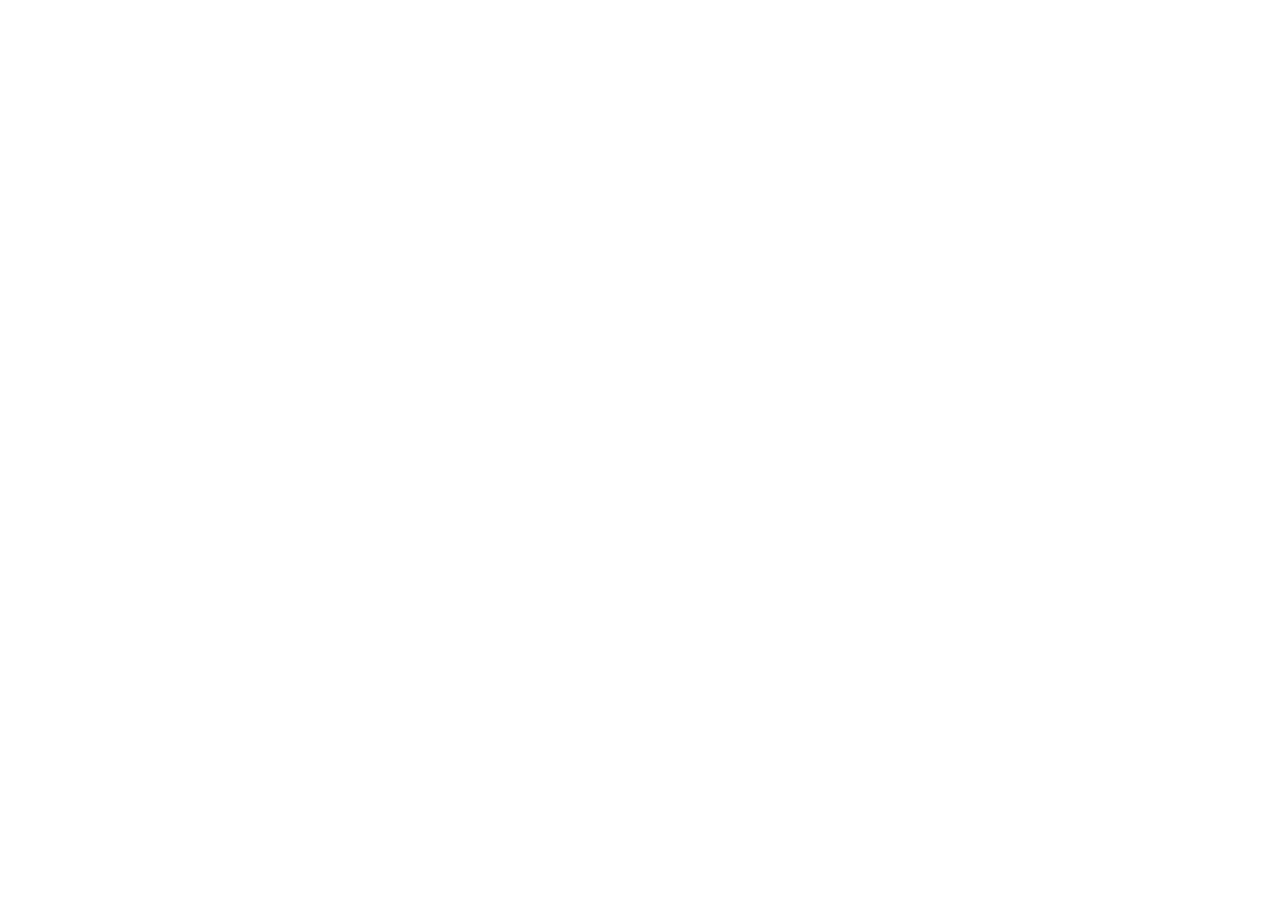
==== commit a0c6c1b8: "Refresh the study on the 2026-11-20 bucket listing and publish it through ASRI Every original trial " ====
--- a/docs/index.html
+++ b/docs/index.html
@@ -2,624 +2,13 @@
 <html lang="en">
 <head>
 <meta charset="utf-8">
+<title>Dynamo replay of Harness Leaderboard agent traffic</title>
 <meta name="viewport" content="width=device-width, initial-scale=1">
-<title>Dynamo replay of Harness Leaderboard agent traffic</title>
-<meta name="description" content="Every original trial of the public Harness Leaderboard dataset, 6.6 million model calls, replayed through NVIDIA Dynamo's CPU simulator under four routers. The default KV router recomputes 3.1x the prompt tokens that session affinity does.">
-<link rel="canonical" href="https://kumanday.github.io/dynamo-agent-traffic/">
-<link rel="preconnect" href="https://fonts.googleapis.com">
-<link rel="preconnect" href="https://fonts.gstatic.com" crossorigin>
-<link rel="stylesheet" href="https://fonts.googleapis.com/css2?family=Besley:wght@400..800&family=Chivo+Mono:wght@300..600&family=Libre+Franklin:ital,wght@0,300..800;1,400..600&display=swap">
-<link rel="stylesheet" href="assets/report.css">
+<meta http-equiv="refresh" content="0; url=https://adaptivesystems.institute/publications/dynamo-agent-traffic/">
+<link rel="canonical" href="https://adaptivesystems.institute/publications/dynamo-agent-traffic/">
+<script>location.replace("https://adaptivesystems.institute/publications/dynamo-agent-traffic/" + location.hash);</script>
 </head>
 <body>
-
-<div class="topbar graphite">
-  <div class="wrap">
-    <a class="brand" href="#top">Dynamo replay</a>
-    <a class="simtag" href="#limits" title="Timing is modelled. Read the limits.">Simulation study</a>
-    <nav class="toc" aria-label="Contents">
-      <ul>
-        <li><a href="#summary">Summary</a></li>
-        <li><a href="#findings">Findings</a></li>
-        <li><a href="#limits">Limits</a></li>
-        <li><a href="#results">Results</a></li>
-        <li><a href="#method">Method</a></li>
-        <li><a href="#maintainer-notes">Notes for maintainers</a></li>
-        <li><a href="#files">Tables and code</a></li>
-        <li><a href="#cite">How to cite</a></li>
-      </ul>
-    </nav>
-  </div>
-</div>
-
-<header class="cover graphite">
-  <div class="wrap">
-    <h1 id="top">Dynamo replay of Harness Leaderboard agent traffic</h1>
-    <p class="standfirst"><b>A simulation study.</b> Every original trial of a public coding-agent benchmark, 6.6 million model calls, replayed through NVIDIA Dynamo's simulator under four routers. Timing is modelled and no request ran on a GPU, so read the <a href="#limits">limits</a> before using a number from this page.</p>
-    <p class="byline">
-      <span><a href="https://github.com/kumanday">Leonardo Gonzalez</a></span>
-      <span>Study completed <time datetime="2026-11-14">2026-11-14</time></span>
-      <span><a href="https://github.com/kumanday/dynamo-agent-traffic">Code and tables</a></span>
-    </p>
-    <div class="hero">
-      <div>
-        <span class="hero-num" data-fill="hero-ratio">3.1x</span>
-        <p class="hero-text">the prompt tokens that NVIDIA Dynamo's default KV router recomputes, relative to session affinity, on coding-agent traffic: 25.5B against 8.3B tokens in simulation.</p>
-      </div>
-      <figure class="fig hero-fig" id="fig-1">
-        <figcaption>
-          <h2 class="fig-t"><span class="fig-n">Fig. 1</span><span data-title="hero">Prompt tokens recomputed, by router</span></h2>
-        </figcaption>
-        <div class="chart" data-chart="hero"></div>
-        <p class="fig-d" data-title="hero-note">Each block is the session-affinity total, so the blocks in a row count that router's multiple of it.</p>
-      </figure>
-    </div>
-  </div>
-</header>
-
-<main class="wrap">
-
-<section id="summary" class="row first" aria-labelledby="summary-h">
-  <div class="rail"><h2 id="summary-h">Summary</h2></div>
-  <div class="body">
-    <p>The <a href="https://huggingface.co/buckets/joelniklaus/harness-leaderboard">Harness Leaderboard</a> runs coding-agent harnesses on open-weights models and publishes a per-call log for every trial. This study took every original trial in that public dataset, converted each one into a replayable agent session, and replayed all of them through Dynamo's CPU simulator (<code>aisimulate predict --stack dynamo</code>) under four routers. Every run replays on simulated GLM-5.3-Flash workers with two B300 GPUs each, and at least four workers.</p>
-    <p>The default KV router missed the latency target on 22 of 216 runs. Session affinity missed it on 1. Setting the KV router's <code>prefill_load_scale</code> to 16 brings it to 8.7B recomputed tokens and the same 215 runs within the target. Timing comes from the simulator's operator-level model, and no request ran on a GPU: read the <a href="#limits">limits</a> before using a number from this page.</p>
-    <div class="ledger">
-      <div><b>69,588</b><span>original trials, 68,905 of them with at least one successful model call</span></div>
-      <div><b>6,616,606</b><span>model calls replayed under each router</span></div>
-      <div><b>216</b><span>leaderboard runs, plus 13 endpoint windows that merge concurrent runs</span></div>
-      <div><b>916</b><span>replays across the four routers</span></div>
-    </div>
-    <dl class="defs">
-      <dt>Prefill tokens</dt><dd>Prompt tokens a worker had to compute because they were not in its KV cache. The text calls them recomputed tokens.</dd>
-      <dt>Prefix reuse</dt><dd>The share of prompt tokens a worker served from its KV cache.</dd>
-      <dt>SLA</dt><dd>A replay meets the SLA when at least 99% of its requests get their first token within 2 s (TTFT) and stay within 50 ms between output tokens (ITL).</dd>
-    </dl>
-    <figure class="fig" id="fig-2">
-      <figcaption>
-        <h3 class="fig-t"><span class="fig-n">Fig. 2</span>The four routers differ in where they send a session's next call</h3>
-        <p class="fig-d">A schematic of one routing decision on four workers. The session's prompt prefix is cached on worker 2, which is also decoding two other long sessions. Worker 4 is idle.</p>
-      </figcaption>
-      <div class="panels p4">
-        <div>
-          <h4 class="ptitle"><span class="sw c-rr"></span>Round-robin</h4>
-          <div class="chart" data-chart="routing" data-router="rr"></div>
-          <p class="pdesc">Each request goes to the next worker in turn.</p>
-        </div>
-        <div>
-          <h4 class="ptitle"><span class="sw c-kv"></span>KV router, defaults</h4>
-          <div class="chart" data-chart="routing" data-router="kv"></div>
-          <p class="pdesc">Dynamo's KV router as shipped. It scores a worker by the prefill a request would need there plus the decode load already on it.</p>
-        </div>
-        <div>
-          <h4 class="ptitle"><span class="sw c-kvp16"></span>KV router, <code>prefill_load_scale</code> 16</h4>
-          <div class="chart" data-chart="routing" data-router="kvp16"></div>
-          <p class="pdesc">The same router with the prefill term weighted 16 times.</p>
-        </div>
-        <div>
-          <h4 class="ptitle"><span class="sw c-aff"></span>KV router with session affinity</h4>
-          <div class="chart" data-chart="routing" data-router="aff"></div>
-          <p class="pdesc">The KV router with <code>conversation_affinity</code> in session mode and a 300-second TTL, which keeps a session on the worker that already served it.</p>
-        </div>
-      </div>
-      <ul class="legend">
-        <li><span class="sw c-ink"></span>The session's cached prefix</li>
-        <li><span class="sw c-neutral"></span>Another session decoding on the worker</li>
-        <li><span class="sw out c-ink3"></span>Prefix recomputed on a new worker</li>
-      </ul>
-    </figure>
-  </div>
-</section>
-
-<div class="pair">
-  <section id="findings" class="panel" aria-labelledby="findings-h">
-    <h2 id="findings-h">Findings<a class="anchor" href="#findings" aria-label="Link to Findings">#</a></h2>
-    <ol>
-      <li id="finding-1"><p><b>The default KV router recomputes 3.1x the tokens that session affinity does.</b> Across the whole dataset it prefills 25.5B tokens against 8.3B, and misses the SLA on 22 of 216 runs against affinity's 1. In 21 runs the default router misses and affinity meets the SLA. No run goes the other way.</p></li>
-      <li id="finding-2"><p><b>The gap concentrates under load.</b> In the median run the default router prefills 1.5x what affinity does, and in the 90th-percentile run 3.2x. When runs that hit one endpoint at the same time are merged, the default KV router meets the SLA in 1 of 13 windows, with 91.2% of requests inside it. Affinity meets it in all 13 and prefills 2.9B tokens against the default router's 13.8B, a 4.8x gap.</p></li>
-      <li id="finding-3"><p><b>One parameter recovers most of it.</b> With <code>prefill_load_scale</code> 16, the KV router comes within 5% of affinity's prefill (8.7B against 8.3B) and meets the SLA on the same 215 runs.</p></li>
-      <li id="finding-4"><p><b>Round-robin prefills 5.9x what affinity does</b> and fails all 13 endpoint windows, with a mean TTFT of 60.9 s.</p></li>
-      <li id="finding-5"><p><b>The ordering holds across traffic sources and harnesses.</b> Hermes meets the SLA on 17 of 25 runs with the default KV router and on all 25 with affinity. DeepSeek Harness goes from 16 to 19 of 19, OpenCode 2.2.6 from 17 to 19 of 19, and Grok Build from 4 to 6 of 6.</p></li>
-      <li id="finding-6"><p><b>Simulated affinity reuses far more than the real endpoints did.</b> Over the same runs, the providers served 91.6% of prompt tokens from cache, and 73.8% of flint traffic. The simulated deployment with affinity reuses 98.6%.</p></li>
-      <li id="finding-7"><p><b>A native DeepSeek-V4.1-Flash replay ranks the routers the same way.</b> One DeepSeek run replayed on simulated DeepSeek-V4.1-Flash: default-router prefill is 3.1x affinity's (508M against 162M tokens), and p99 TTFT is 2.6 s against 571 ms. Its simulated decode speed fails the inter-token SLA under every router.</p></li>
-      <li id="finding-8"><p><b>One run misses the SLA under every router.</b> Flint run <code>20261109-163846-flint-full-default-0086</code> (Oh My Pi, 146 peak trials on four workers) reaches a p99 inter-token latency of 111 ms even with affinity. Oh My Pi issues parallel calls, and the pool sizing rule gives it too few workers.</p></li>
-    </ol>
-  </section>
-
-  <section id="limits" class="panel limits" aria-labelledby="limits-h">
-    <h2 id="limits-h">Limits<a class="anchor" href="#limits" aria-label="Link to Limits">#</a></h2>
-    <ol>
-      <li id="limit-1"><p><b>The timing is modelled.</b> AISimulate rates agentic replay as functional only. Every latency here comes from its operator-level model on measured B300 kernel data. No request ran on a GPU, so treat TTFT, ITL and SLA counts as simulator output that a hardware run still has to confirm.</p></li>
-      <li id="limit-2"><p><b>Three of the four models are projected onto GLM-5.3-Flash.</b> Every run replays on one target: GLM-5.3-Flash FP8 on vLLM 0.31.0, two B300 GPUs per worker. Traffic recorded on DeepSeek-V4.1-Flash, flint and Ripple-65B-Preview keeps its recorded token counts and takes GLM-5.3-Flash's timing. GLM-5.3-Flash keeps little KV cache per token, so a dense-attention model would run out of KV capacity sooner.</p></li>
-      <li id="limit-3"><p><b>Each run has one pool size.</b> The four routers serve a run on the same number of GPUs, so the comparison shows recomputed tokens and SLA attainment at a fixed size. How many GPUs each router would need is measured only for the two runs in the <a href="#pool-size">pool-size section</a>.</p></li>
-      <li id="limit-4"><p><b>Prompt blocks are synthesized.</b> The converter reads no prompt text. Blocks are rebuilt from token counts on the assumption that a context grows by appending. Each call's output counts as new prefill in the next call under every router.</p></li>
-      <li id="limit-5"><p><b>Pacing is closed-loop.</b> Each agent waits for its simulated completions and keeps its recorded tool gaps, so a faster or slower simulated server moves the agent's next call with it. The replay does not reproduce the recorded arrival times.</p></li>
-      <li id="limit-6"><p><b>Endpoint windows are a selected, overlapping set.</b> Of 33 groups of overlapping runs, 13 were replayed: those where merged concurrency rose well above any single run, plus all four flint groups. Their trials also appear in the per-run results, so the two sets of totals cannot be added.</p></li>
-      <li id="limit-7"><p><b>The provider logs show outcomes only.</b> Cached-token counts come from each provider's own reporting. The logs say nothing about the providers' hardware, pool sizes or routing.</p></li>
-    </ol>
-  </section>
-</div>
-
-<section id="results" aria-labelledby="results-h">
-  <div class="row major">
-    <div class="rail"><h2 id="results-h">Results<a class="anchor" href="#results" aria-label="Link to Results">#</a></h2></div>
-    <div class="body">
-      <p>All 216 runs cover 68,905 trials and 6,616,606 requests per router. The 13 endpoint windows cover 26,395 trials and 2,431,809 requests per router. Every replay completed all of its requests.</p>
-      <p class="cav">Every latency and SLA count below is simulator output on a GLM-5.3-Flash target. See limits <a href="#limit-1">1</a> and <a href="#limit-2">2</a>.</p>
-      <ul class="legend routerkey" aria-label="Router colours">
-        <li><span class="sw c-rr"></span>Round-robin</li>
-        <li><span class="sw c-kv"></span>KV router, defaults</li>
-        <li><span class="sw c-kvp16"></span>KV router, prefill_load_scale 16</li>
-        <li><span class="sw c-aff"></span>KV router with session affinity</li>
-      </ul>
-    </div>
-  </div>
-
-  <section id="all-runs" class="row" aria-labelledby="all-runs-h">
-    <div class="rail"><h3 id="all-runs-h">All runs and endpoint windows<a class="anchor" href="#all-runs" aria-label="Link to All runs and endpoint windows">#</a></h3></div>
-    <div class="body">
-      <figure class="fig" id="fig-3">
-        <figcaption>
-          <h4 class="fig-t"><span class="fig-n">Fig. 3</span><span data-title="bars">Prefill tokens by router</span></h4>
-          <p class="fig-d">Prefill tokens in billions on one scale, with the number of replays that meet the SLA. The endpoint windows repeat trials from the runs, so the two panels cannot be added.</p>
-        </figcaption>
-        <div class="panels p2">
-          <div>
-            <h4 class="ptitle" id="all-runs-chart">All 216 leaderboard runs</h4>
-            <p class="pdesc">Each run replayed by itself.</p>
-            <div class="chart" data-chart="bars" data-scope="all"></div>
-          </div>
-          <div>
-            <h4 class="ptitle" id="endpoint-windows">13 endpoint windows</h4>
-            <p class="pdesc">Runs that loaded the same provider endpoint at the same time, merged into one replay.</p>
-            <div class="chart" data-chart="bars" data-scope="windows"></div>
-          </div>
-        </div>
-        <details class="tbl"><summary><span class="show">Show table</span><span class="hide">Hide table</span></summary>
-          <div class="tablewrap"><table data-table="routers"><thead></thead><tbody></tbody></table></div>
-        </details>
-      </figure>
-
-      <figure class="fig" id="fig-4">
-        <figcaption>
-          <h4 class="fig-t"><span class="fig-n">Fig. 4</span><span data-title="units">Replays meeting the SLA, by router</span></h4>
-          <p class="fig-d">One square per replay, in the same position under every router. Runs and windows are ordered by peak concurrent trials, lowest first, so the misses that load causes sit toward the right.</p>
-        </figcaption>
-        <div class="panels p31">
-          <div>
-            <h4 class="ptitle">All 216 leaderboard runs</h4>
-            <div class="chart" data-chart="units" data-scope="all"></div>
-          </div>
-          <div>
-            <h4 class="ptitle">13 endpoint windows</h4>
-            <div class="chart" data-chart="units" data-scope="windows"></div>
-          </div>
-        </div>
-        <ul class="legend">
-          <li><span class="sw c-rr"></span><span class="sw c-kv"></span><span class="sw c-kvp16"></span><span class="sw c-aff"></span>Meets the SLA, in the router's colour</li>
-          <li><span class="sw c-ink"></span>Misses the SLA</li>
-        </ul>
-        <details class="tbl"><summary><span class="show">Show table</span><span class="hide">Hide table</span></summary>
-          <div class="tablewrap"><table data-table="slacounts"><thead></thead><tbody></tbody></table></div>
-          <p class="note">The outcome of each run under each router is in the per-run table under <a href="#fig-8">Fig. 8</a>, and each window is under <a href="#fig-6">Fig. 6</a>.</p>
-        </details>
-      </figure>
-
-      <figure class="fig" id="fig-5">
-        <figcaption>
-          <h4 class="fig-t"><span class="fig-n">Fig. 5</span><span data-title="latency">Time to first token, by router</span></h4>
-          <p class="fig-d">Mean TTFT over all requests, and the 99th-percentile TTFT of the middle run or window. Logarithmic scale, with the 2 s bound of the SLA marked.</p>
-        </figcaption>
-        <div class="chart" data-chart="latency"></div>
-        <ul class="legend">
-          <li><span class="sw dot c-ink"></span>Mean TTFT</li>
-          <li><span class="sw ring c-ink"></span>Median p99 TTFT</li>
-          <li>Marks take the router's colour</li>
-        </ul>
-        <p class="cav">Modelled timing. <a href="#limit-1">Limit 1</a></p>
-        <details class="tbl"><summary><span class="show">Show table</span><span class="hide">Hide table</span></summary>
-          <div class="tablewrap"><table data-table="latency"><thead></thead><tbody></tbody></table></div>
-        </details>
-        <p class="note">Round-robin's mean TTFT is dominated by the replays where its queues collapse. Median p99 TTFT is the 99th-percentile time to first token of the middle run or window.</p>
-      </figure>
-
-      <p>The KV router's cost adds <code>prefill_load_scale</code> times the uncached prefill blocks to the decode blocks already active on a worker. An active agent request carries about 100k tokens of context, roughly 1,500 blocks of 64 tokens. A worker that holds a request's cached prefix but serves one or two more long sessions therefore scores worse than a worker that has to recompute the whole prompt, and the router gives up the cached prefix. GLM-5.3-Flash's linear and sparse attention also makes long-context decode cheaper than that block count implies.</p>
-
-      <figure class="fig" id="fig-6">
-        <figcaption>
-          <h4 class="fig-t" id="per-window"><span class="fig-n">Fig. 6</span><span data-title="heat">Each endpoint window</span><a class="anchor" href="#per-window" aria-label="Link to Each endpoint window">#</a></h4>
-          <p class="fig-d">Share of requests meeting the SLA in each window, by router. A window meets the SLA at 99.0% or more: those cells carry a check, and cells below it print their share. Start is the first call of the window in UTC.</p>
-        </figcaption>
-        <div class="chart" data-chart="heat"></div>
-        <details class="tbl"><summary><span class="show">Show table</span><span class="hide">Hide table</span></summary>
-          <div class="tablewrap"><table data-table="windows"><thead></thead><tbody></tbody></table></div>
-          <p class="note">Requests meeting the SLA, by router. A window meets the SLA at 99.0% or more; cells below that are marked. Start is the first call of the window in UTC.</p>
-        </details>
-      </figure>
-    </div>
-  </section>
-
-  <section id="load" class="row" aria-labelledby="load-h">
-    <div class="rail"><h3 id="load-h">The gap grows with load<a class="anchor" href="#load" aria-label="Link to The gap grows with load">#</a></h3></div>
-    <div class="body">
-      <figure class="fig" id="fig-7">
-        <figcaption>
-          <h4 class="fig-t"><span class="fig-n">Fig. 7</span><span data-title="ratio">Default-router prefill relative to affinity, per run</span></h4>
-          <p class="fig-d">The 216 runs, binned by default-router prefill divided by affinity prefill. At 1x the two routers recompute the same number of tokens.</p>
-        </figcaption>
-        <div class="chart" data-chart="ratio"></div>
-        <ul class="legend">
-          <li><span class="sw c-kv"></span>Runs where the default KV router meets the SLA</li>
-          <li><span class="sw c-ink"></span>Runs where it misses the SLA</li>
-        </ul>
-        <p class="note">The value for each run is in the table under <a href="#fig-8">Fig. 8</a>.</p>
-      </figure>
-
-      <figure class="fig" id="fig-8">
-        <figcaption>
-          <h4 class="fig-t"><span class="fig-n">Fig. 8</span><span data-title="scatter">The gap against peak concurrency</span></h4>
-          <p class="fig-d">Each mark is one of the 216 runs. Vertical: default-router prefill divided by affinity prefill, where 1x means equal. Horizontal: peak concurrent agent trials in the run. All but two runs replay on four workers.</p>
-        </figcaption>
-        <div class="chart" data-chart="scatter"></div>
-        <ul class="legend">
-          <li><span class="sw dot c-kv"></span>Default KV router meets the SLA</li>
-          <li><span class="sw dia c-ink"></span>Default KV router misses the SLA</li>
-        </ul>
-        <details class="tbl"><summary><span class="show">Show table of all 216 runs</span><span class="hide">Hide table</span></summary>
-          <div class="tablewrap tall"><table data-table="runs"><thead></thead><tbody></tbody></table></div>
-          <p class="note">Share of requests meeting the SLA under each router; cells below 99.0% are marked.</p>
-        </details>
-      </figure>
-      <p class="note">Per-run values are in <a href="https://github.com/kumanday/dynamo-agent-traffic/blob/main/results/full/units.csv">results/full/units.csv</a> and <a href="data/runs.json">data/runs.json</a>.</p>
-    </div>
-  </section>
-
-  <section id="traffic-source" class="row" aria-labelledby="traffic-source-h">
-    <div class="rail"><h3 id="traffic-source-h">By traffic source<a class="anchor" href="#traffic-source" aria-label="Link to By traffic source">#</a></h3></div>
-    <div class="body">
-      <figure class="fig" id="fig-9">
-        <figcaption>
-          <h4 class="fig-t"><span class="fig-n">Fig. 9</span><span data-title="traffic">Default KV router against session affinity, by traffic source</span></h4>
-          <p class="fig-d">The four model families the runs were recorded on. All traffic replays on GLM-5.3-Flash. Provider cached is the share of prompt tokens the real endpoint served from its own cache, from the leaderboard's per-call logs.</p>
-        </figcaption>
-        <div class="chart" data-chart="traffic"></div>
-        <ul class="legend">
-          <li><span class="sw dot c-kv"></span>KV router, defaults</li>
-          <li><span class="sw dot c-aff"></span>KV router with session affinity</li>
-          <li><span class="sw ring c-ink"></span>Recorded at the provider</li>
-        </ul>
-        <details class="tbl"><summary><span class="show">Show table</span><span class="hide">Hide table</span></summary>
-          <div class="tablewrap"><table data-table="traffic"><thead></thead><tbody></tbody></table></div>
-          <p class="note">Runs meeting the SLA under each router; cells where a router misses it on at least one run are marked. Provider cached is the share of prompt tokens the real endpoint served from its own cache, from the leaderboard's per-call logs. All traffic replays on GLM-5.3-Flash.</p>
-        </details>
-      </figure>
-    </div>
-  </section>
-
-  <section id="harness" class="row" aria-labelledby="harness-h">
-    <div class="rail"><h3 id="harness-h">By harness<a class="anchor" href="#harness" aria-label="Link to By harness">#</a></h3></div>
-    <div class="body">
-      <figure class="fig" id="fig-10">
-        <figcaption>
-          <h4 class="fig-t"><span class="fig-n">Fig. 10</span><span data-title="harness">Default KV router against session affinity, by harness</span></h4>
-          <p class="fig-d">Harness versions ordered by the share of runs that session affinity brings inside the SLA. A run is assigned to the harness version that made most of its calls.</p>
-        </figcaption>
-        <div class="chart" data-chart="harness"></div>
-        <ul class="legend">
-          <li><span class="sw dot c-kv"></span>KV router, defaults</li>
-          <li><span class="sw dot c-aff"></span>KV router with session affinity</li>
-        </ul>
-        <details class="tbl"><summary><span class="show">Show table</span><span class="hide">Hide table</span></summary>
-          <div class="tablewrap"><table data-table="harness"><thead></thead><tbody></tbody></table></div>
-          <p class="note">Runs meeting the SLA under each router, and prefill tokens in billions. A run is assigned to the harness version that made most of its calls. Cells where a router misses the SLA on at least one run are marked.</p>
-        </details>
-      </figure>
-    </div>
-  </section>
-
-  <section id="pool-size" class="row" aria-labelledby="pool-size-h">
-    <div class="rail"><h3 id="pool-size-h">Pool size and GPU count<a class="anchor" href="#pool-size" aria-label="Link to Pool size and GPU count">#</a></h3></div>
-    <div class="body">
-      <figure class="fig" id="fig-11">
-        <figcaption>
-          <h4 class="fig-t"><span class="fig-n">Fig. 11</span>Round-robin loses prefix reuse with every doubling of the pool, and session affinity keeps it</h4>
-          <p class="fig-d">Prefix reuse by worker count on the first 100 trials of two pilot runs. Each worker is 2 GPUs. Affinity was not run at 4 workers.</p>
-        </figcaption>
-        <div class="panels p2">
-          <div>
-            <h4 class="ptitle" id="pool-hermes">Hermes, first 100 trials</h4>
-            <div class="chart" data-chart="pool" data-trace="hermes_slice"></div>
-          </div>
-          <div>
-            <h4 class="ptitle" id="pool-openclaw">OpenClaw, first 100 trials</h4>
-            <div class="chart" data-chart="pool" data-trace="openclaw_slice"></div>
-          </div>
-        </div>
-        <ul class="legend">
-          <li><span class="sw line c-rr"></span>Round-robin</li>
-          <li><span class="sw line c-kv"></span>KV router, defaults</li>
-          <li><span class="sw line c-aff"></span>KV router with session affinity</li>
-        </ul>
-        <details class="tbl" id="pool-slices"><summary><span class="show">Show table: prefix reuse on the 100-trial slices</span><span class="hide">Hide table</span></summary>
-          <div class="tablewrap"><table data-table="poolslices"><thead></thead><tbody></tbody></table></div>
-        </details>
-      </figure>
-
-      <p>Before the full replay, 39 pilot replays varied the pool size from 4 to 32 workers on two runs and on the first 100 trials of each: a Hermes run recorded on flint (526 trials, 84,444 requests, 273 trials at peak) and an OpenClaw run recorded on GLM-5.3-Flash (528 trials, 92,744 requests, 155 trials at peak). Both replay on the GLM-5.3-Flash target. These pilot traces leave out trials on 22 tasks that a separate analysis was holding back at the time, about 11% of each run's trials.</p>
-      <ul class="plain">
-        <li><b>Session affinity serves the Hermes run on half the GPUs.</b> On 8 GPUs with affinity, p99 TTFT is 889 ms, prefill is 130.4M tokens and the median trial takes 51.4 minutes. On 16 GPUs, the default KV router gives 5.0 s, 838.1M tokens and 54.9 minutes.</li>
-        <li><b>More workers make the default KV router worse on the OpenClaw run.</b> Prefill rises from 157.4M tokens on 4 workers to 276.9M on 8. With affinity it stays at 41.5M and 41.6M.</li>
-        <li><b>Round-robin loses reuse with every doubling of the pool.</b> From 4 to 32 workers on the 100-trial slices, its prefill grows from 18.7M to 125.5M tokens for OpenClaw and from 76.8M to 457.3M for Hermes. Affinity holds at 5.2M and at 19.6M to 21.0M.</li>
-        <li><b>Raising <code>prefill_load_scale</code> closes most of the gap on the Hermes run.</b> Prefix reuse goes from 90.0% at the default to 96.3% at 4 and 98.0% at 16, against affinity's 98.6%.</li>
-        <li><b>The reuse bound matters.</b> A trace of the OpenClaw run that treats the provider's own cache misses as prompt changes doubles prefill under the default KV router: 337.7M against 157.4M tokens.</li>
-      </ul>
-
-      <figure class="fig" id="fig-12">
-        <figcaption>
-          <h4 class="fig-t"><span class="fig-n">Fig. 12</span><span data-title="pilotfull">The two pilot runs in full, by pool size and router</span></h4>
-          <p class="fig-d">The 99th-percentile TTFT on a logarithmic scale with the 2 s bound marked, and prefill tokens in millions. The <code>prefill_load_scale</code> settings were run on 8 GPUs only.</p>
-        </figcaption>
-        <div class="panels">
-          <div>
-            <h4 class="ptitle" id="pilot-hermes">Hermes run on flint, full trace<a class="anchor" href="#pilot-hermes" aria-label="Link to Hermes run">#</a></h4>
-            <div class="chart" data-chart="pilotfull" data-trace="hermes_run"></div>
-            <details class="tbl"><summary><span class="show">Show table</span><span class="hide">Hide table</span></summary>
-              <div class="tablewrap"><table data-table="pilot" data-trace="hermes_run"><thead></thead><tbody></tbody></table></div>
-            </details>
-            <p class="note">For context, the flint endpoint's recorded median trial took 48.5 minutes, with a p99 time to first byte of 51.8 seconds. Its hardware is unknown, so that record does not calibrate the simulator.</p>
-          </div>
-          <div>
-            <h4 class="ptitle" id="pilot-openclaw">OpenClaw run on GLM-5.3-Flash, full trace<a class="anchor" href="#pilot-openclaw" aria-label="Link to OpenClaw run">#</a></h4>
-            <div class="chart" data-chart="pilotfull" data-trace="openclaw_run"></div>
-            <details class="tbl"><summary><span class="show">Show table</span><span class="hide">Hide table</span></summary>
-              <div class="tablewrap"><table data-table="pilot" data-trace="openclaw_run"><thead></thead><tbody></tbody></table></div>
-            </details>
-          </div>
-        </div>
-        <ul class="legend">
-          <li><span class="sw c-rr"></span>Round-robin</li>
-          <li><span class="sw c-kv"></span>KV router, defaults</li>
-          <li><span class="sw c-kvp16" style="opacity:0.5"></span>KV router, prefill_load_scale 4</li>
-          <li><span class="sw c-kvp16"></span>KV router, prefill_load_scale 16</li>
-          <li><span class="sw c-aff"></span>KV router with session affinity</li>
-        </ul>
-        <p class="cav">Modelled timing. <a href="#limit-1">Limit 1</a></p>
-      </figure>
-    </div>
-  </section>
-
-  <section id="endpoint-cache" class="row" aria-labelledby="endpoint-cache-h">
-    <div class="rail"><h3 id="endpoint-cache-h">A real endpoint losing its cache under load<a class="anchor" href="#endpoint-cache" aria-label="Link to A real endpoint losing its cache under load">#</a></h3></div>
-    <div class="body">
-      <figure class="fig" id="fig-13">
-        <figcaption>
-          <h4 class="fig-t"><span class="fig-n">Fig. 13</span><span data-title="timeline">The flint endpoint's cached share over one night</span></h4>
-          <p class="fig-d">flint endpoint, 30-minute buckets, 2026-11-09 16:00 to 2026-11-10 06:00 UTC. Top: share of prompt tokens the provider served from cache, and the share an append-only context could reuse. Bottom: trials with a call in flight or between calls. The trial count covers only part of the endpoint's traffic, so it is a lower bound.</p>
-        </figcaption>
-        <div class="chart" data-chart="timeline"></div>
-        <ul class="legend">
-          <li><span class="sw line c-ink"></span>Served from cache by the provider</li>
-          <li><span class="sw line c-neutral"></span>Reusable with an append-only context</li>
-          <li><span class="sw c-neutral"></span>Active trials</li>
-        </ul>
-        <details class="tbl"><summary><span class="show">Show table</span><span class="hide">Hide table</span></summary>
-          <div class="tablewrap tall"><table data-table="timeline"><thead></thead><tbody></tbody></table></div>
-        </details>
-      </figure>
-      <p>The per-call logs record how many prompt tokens each provider served from its own cache. On DeepInfra's DeepSeek-V4.1-Flash endpoint, all 12 harnesses got 97-99% of prompt tokens from cache, and the provider recomputed at most 0.4% of the prefix an append-only context could reuse. On zai-org's GLM-5.3-Flash endpoint the provider recomputed 0.7-0.9%. The flint and Ripple-65B-Preview endpoints recomputed far more: Kimi Code on flint got 24.0% of prompt tokens from cache against 98.9% reusable, and Hermes on flint got 80.1%.</p>
-      <p>The flint endpoint shows when that happened. Between 16:00 and 18:00 UTC on 2026-11-09, with up to 195 trials active, it served 97.3-98.8% of prompt tokens from cache. At 22:30 two runs overlapped and active trials reached 395; the cached share fell to 87.7%. It stayed between 45.9% and 78.9% until 03:00, then fell to 14.7% at 04:30 with 73 trials active. The reusable share stayed between 97.2% and 99.5% throughout. The logs cannot show the provider's internals. The pattern is consistent with a pool that grew under load and routes without regard to cached prefixes.</p>
-      <p class="note">The buckets are in <a href="https://github.com/kumanday/dynamo-agent-traffic/blob/main/results/pilot/endpoint-timeline.md">results/pilot/endpoint-timeline.md</a>, and the per-harness table in <a href="https://github.com/kumanday/dynamo-agent-traffic/blob/main/results/pilot/provider-cache-gap.md">results/pilot/provider-cache-gap.md</a>. Both come from the pilot extraction of 15,017 trials in 119 runs.</p>
-    </div>
-  </section>
-
-  <section id="native-check" class="row" aria-labelledby="native-check-h">
-    <div class="rail"><h3 id="native-check-h">Native DeepSeek-V4.1-Flash cross-check<a class="anchor" href="#native-check" aria-label="Link to Native cross-check">#</a></h3></div>
-    <div class="body">
-      <figure class="fig" id="fig-14">
-        <figcaption>
-          <h4 class="fig-t"><span class="fig-n">Fig. 14</span><span data-title="native">One run on two simulated targets</span></h4>
-          <p class="fig-d" data-title="native-d">The same DeepSeek run replayed on simulated DeepSeek-V4.1-Flash and on the GLM-5.3-Flash target used everywhere else on this page. Prefill tokens in millions, and the 99th-percentile TTFT with the 2 s bound marked.</p>
-        </figcaption>
-        <div class="chart" data-chart="native"></div>
-        <ul class="legend">
-          <li><span class="sw dot c-ink"></span>Native DeepSeek-V4.1-Flash target</li>
-          <li><span class="sw ring c-ink"></span>GLM-5.3-Flash target</li>
-          <li>Marks take the router's colour</li>
-        </ul>
-        <p class="cav">Modelled timing. <a href="#limit-1">Limit 1</a></p>
-        <details class="tbl"><summary><span class="show">Show table</span><span class="hide">Hide table</span></summary>
-          <div class="tablewrap"><table data-table="native"><thead></thead><tbody></tbody></table></div>
-          <p class="note">The native replay. The same run on the GLM-5.3-Flash target is in the per-run table under <a href="#fig-8">Fig. 8</a>.</p>
-        </details>
-      </figure>
-      <p>Run <code>20261108-105222-deepseek-v4-1-flash-full-high-f9c1</code> (1,170 trials, 96,583 requests, 38 trials at peak) also replayed on simulated DeepSeek-V4.1-Flash itself: four workers of four B300 GPUs. The routers rank the same way as on the GLM-5.3-Flash target. Simulated decode averages 57-62 ms per token under every router, above the 50 ms bound, so 1.2-1.4% of requests meet the SLA. That is why the main replay projects DeepSeek traffic onto GLM-5.3-Flash.</p>
-    </div>
-  </section>
-
-  <section id="slice-check" class="row" aria-labelledby="slice-check-h">
-    <div class="rail"><h3 id="slice-check-h">Slice check<a class="anchor" href="#slice-check" aria-label="Link to Slice check">#</a></h3></div>
-    <div class="body">
-      <figure class="fig" id="fig-15">
-        <figcaption>
-          <h4 class="fig-t"><span class="fig-n">Fig. 15</span><span data-title="slices">Sliced replays against full replays</span></h4>
-          <p class="fig-d">Five runs that have both a full replay and a replay recombined from six slices. Each dot is one router: the sliced value relative to the full value, where 0% means the two agree.</p>
-        </figcaption>
-        <div class="chart" data-chart="slices"></div>
-        <ul class="legend">
-          <li><span class="sw dot c-rr"></span>Round-robin</li>
-          <li><span class="sw dot c-kv"></span>KV router, defaults</li>
-          <li><span class="sw dot c-kvp16"></span>KV router, prefill_load_scale 16</li>
-          <li><span class="sw dot c-aff"></span>KV router with session affinity</li>
-        </ul>
-        <details class="tbl"><summary><span class="show">Show table</span><span class="hide">Hide table</span></summary>
-          <div class="tablewrap"><table data-table="slices"><thead></thead><tbody></tbody></table></div>
-        </details>
-      </figure>
-      <p>Six long runs at low concurrency (63-75 hours of agent time each) took eight hours or more per replay, so they were also replayed as six consecutive slices of trials and recombined. Flint run <code>20261025-161003-flint-full-default-5596</code> uses the recombined slices in the results above; the other five use their full replays. On those five, the sliced and full replays agree within 0.1 points of prefix reuse, 3.9% of prefill and 0.1 points of SLA attainment. Sliced p99 TTFT runs up to 25% higher because it takes the worst slice.</p>
-    </div>
-  </section>
-</section>
-
-<section id="method" aria-labelledby="method-h">
-  <div class="row major">
-    <div class="rail"><h2 id="method-h">Method<a class="anchor" href="#method" aria-label="Link to Method">#</a></h2></div>
-    <div class="body">
-      <figure class="fig" id="fig-16">
-        <figcaption>
-          <h3 class="fig-t"><span class="fig-n">Fig. 16</span>From the public bucket to the tables on this page</h3>
-          <p class="fig-d">The pipeline, with what each stage keeps. The sections below describe each stage.</p>
-        </figcaption>
-        <div class="chart" data-chart="pipeline"></div>
-      </figure>
-    </div>
-  </div>
-
-  <section id="data" class="row" aria-labelledby="data-h">
-    <div class="rail"><h3 id="data-h">Data<a class="anchor" href="#data" aria-label="Link to Data">#</a></h3></div>
-    <div class="body">
-      <p>The Harness Leaderboard is Joel Niklaus's public benchmark of coding-agent harnesses on open-weights models. Trials in its bucket carry a meter log (<code>agent/hlb-meter.jsonl</code>) with one row per model call: start time, time to first byte, latency, and input, cached, output and reasoning tokens. The replay traces are built from those logs and each trial's <code>config.json</code> alone. No prompt text, trajectory content or task result goes into a trace.</p>
-      <p>The data came from an archived mirror of the bucket, built in two passes: a first snapshot, then every object published after it, found by listing the bucket again and keeping objects whose path and Xet hash were missing from the first snapshot's manifest. The mirror holds runs with IDs dated 2026-10-18 to 2026-11-11. They call four endpoint families: DeepSeek-V4.1-Flash (97 runs), GLM-5.3-Flash served by zai-org (80), flint (23) and Ripple-65B-Preview (16).</p>
-      <figure class="fig" id="fig-17">
-        <figcaption>
-          <h4 class="fig-t"><span class="fig-n">Fig. 17</span><span data-title="calendar">Runs by the date in their ID, for each endpoint family</span></h4>
-          <p class="fig-d">Number of runs per day, by the date at the start of each run ID. One row per endpoint family, on one scale.</p>
-        </figcaption>
-        <div class="chart" data-chart="calendar"></div>
-        <details class="tbl"><summary><span class="show">Show table</span><span class="hide">Hide table</span></summary>
-          <div class="tablewrap"><table data-table="calendar"><thead></thead><tbody></tbody></table></div>
-        </details>
-      </figure>
-    </div>
-  </section>
-
-  <section id="trial-identity" class="row" aria-labelledby="trial-identity-h">
-    <div class="rail"><h3 id="trial-identity-h">Trial identity<a class="anchor" href="#trial-identity" aria-label="Link to Trial identity">#</a></h3></div>
-    <div class="body">
-      <p>Leaderboard runs reuse trials from earlier runs, so a run directory lists trials that did not execute in that run, and a copied trial's meter log carries the original run's timestamps. Replaying copies would count the same traffic several times. A trial's identity is the Xet hash of its meter log, or of its trajectory when the meter log is missing or under 256 bytes. The first trial that holds an identity, in run ID order, is the original.</p>
-      <figure class="fig" id="fig-18">
-        <figcaption>
-          <h4 class="fig-t"><span class="fig-n">Fig. 18</span><span data-title="funnel">From trial directories to replayable trials</span></h4>
-          <p class="fig-d">Every trial directory in the mirror, split by identity, and the original executions split by whether they made a successful model call. One scale.</p>
-        </figcaption>
-        <div class="chart" data-chart="funnel"></div>
-        <details class="tbl"><summary><span class="show">Show table</span><span class="hide">Hide table</span></summary>
-          <div class="tablewrap"><table data-table="scope"><thead></thead><tbody></tbody></table></div>
-        </details>
-      </figure>
-      <p>Every original has a meter log. The 69,588 originals span 216 runs and hold 6,616,606 successful calls. 683 of them made no successful call, which leaves 68,905 replayable trials.</p>
-    </div>
-  </section>
-
-  <section id="trace-conversion" class="row" aria-labelledby="trace-conversion-h">
-    <div class="rail"><h3 id="trace-conversion-h">Trace conversion<a class="anchor" href="#trace-conversion" aria-label="Link to Trace conversion">#</a></h3></div>
-    <div class="body">
-      <p><a href="https://github.com/kumanday/dynamo-agent-traffic/blob/main/scripts/hlb_to_agentic.py">hlb_to_agentic.py</a> converts a run's meter logs to Dynamo's agentic Mooncake v2 trace format (<code>schema: dynamo.agentic_mooncake</code>, <code>version: 2</code>, 64-token blocks).</p>
-      <ul class="plain">
-        <li><b>Plays and requests.</b> Each trial is one play and each successful call is one request, with <code>recorded_api_time_ms</code> from the logged latency.</li>
-        <li><b>Streams.</b> A call continues the idle stream whose last prompt it extends. A call that starts while that stream is busy, or whose prompt is shorter than every stream's (a compaction or a subagent), opens a new stream. Each stream is one session. In the 15,017 trials of the pilot extraction, calls overlap in at most 5% of cases (Oh My Pi) and prompts shrink in about 1%.</li>
-        <li><b>Dependencies.</b> A stream's next call depends on the completion of its previous call, delayed by the recorded gap, which is tool and harness time. A call also joins another stream that finished after its own predecessor. A new stream spawns from the latest completed call, or from the dispatch of an in-flight call.</li>
-        <li><b>Pacing.</b> Dependent requests are released on their dependencies alone, so an agent's next call moves with the simulated server's latency.</li>
-        <li><b>Prompt blocks.</b> Block hashes are built from token counts. A call reuses the whole prompt of its parent when it extends it, which models an append-only context. A trial's first call draws from one prefix chain shared by all trials of the same harness version: the system prompt and tool definitions.</li>
-      </ul>
-      <p>The append-only assumption is an upper bound on reuse, and it is the replay input. On DeepInfra's DeepSeek-V4.1-Flash endpoint the provider's cached share lands within half a point of that bound for every harness, which confirms that these harnesses grow their context by appending. The converter can also build a lower bound, where a call reuses only as many leading blocks as the provider reported cached. That bound encodes the provider's own cache misses as if the prompts had changed.</p>
-    </div>
-  </section>
-
-  <section id="replay-design" class="row" aria-labelledby="replay-design-h">
-    <div class="rail"><h3 id="replay-design-h">Replay design<a class="anchor" href="#replay-design" aria-label="Link to Replay design">#</a></h3></div>
-    <div class="body">
-      <ul class="plain">
-        <li><b>Target.</b> Every run replays on GLM-5.3-Flash FP8 served by vLLM 0.31.0 on B300 SXM, two GPUs per aggregated worker, with default KV capacity (90% memory fraction). GLM-5.3-Flash traffic replays natively. AISimulate has no model for flint or Ripple-65B-Preview, so their traffic is projected onto GLM-5.3-Flash. DeepSeek-V4.1-Flash traffic is projected too. Its measured B300 tables do not cover agent-sized attention shapes; the first miss was one request extending an 8,192-token cached prefix by 178 tokens. In AISimulate's <code>HYBRID</code> mode the missing shapes are priced with speed-of-light estimates, which put decode at 57-92 ms per token against DeepInfra's recorded 5.8 ms median, so every request would miss the inter-token bound. One DeepSeek run replays natively as a <a href="#native-check">cross-check</a>.</li>
-        <li><b>Pool size.</b> Workers = max(4, ceil(peak concurrent trials / 50)). Four workers are one 8-GPU node, so every run below 200 concurrent trials gets one node and a real routing decision. 884 of the 916 replays used four workers and the rest five to eight.</li>
-        <li><b>Endpoint windows.</b> <a href="https://github.com/kumanday/dynamo-agent-traffic/blob/main/scripts/make_windows.py">make_windows.py</a> groups runs by the endpoint they called and merges runs whose active spans overlapped, which rebuilds the load each endpoint carried.</li>
-        <li><b>Compute.</b> The 916 replays (9.05M requests per router) took about 9.5 hours on a 176-vCPU machine. Simulation time tracks decode steps more than request count.</li>
-      </ul>
-    </div>
-  </section>
-
-  <section id="routers" class="row" aria-labelledby="routers-h">
-    <div class="rail"><h3 id="routers-h">Routers<a class="anchor" href="#routers" aria-label="Link to Routers">#</a></h3></div>
-    <div class="body">
-      <p>Each replay sets one of four router configurations on the same base configuration:</p>
-      <div class="tablewrap"><table>
-        <thead><tr><th class="l">Router</th><th class="l">Simulator setting</th></tr></thead>
-        <tbody>
-          <tr><td class="l"><span class="sw c-rr"></span>Round-robin</td><td class="l wrap"><code>router.policy=round_robin</code></td></tr>
-          <tr><td class="l"><span class="sw c-kv"></span>KV router, defaults</td><td class="l wrap"><code>router.policy=kv_router</code></td></tr>
-          <tr><td class="l"><span class="sw c-kvp16"></span>KV router, prefill_load_scale 16</td><td class="l wrap"><code>router.policy=kv_router</code>, <code>router.prefill_load_scale=16</code></td></tr>
-          <tr><td class="l"><span class="sw c-aff"></span>KV router with session affinity</td><td class="l wrap"><code>router.policy=kv_router</code>, <code>router.conversation_affinity={mode: session, ttl_seconds: 300}</code></td></tr>
-        </tbody>
-      </table></div>
-    </div>
-  </section>
-
-  <section id="sla" class="row" aria-labelledby="sla-h">
-    <div class="rail"><h3 id="sla-h">SLA definition<a class="anchor" href="#sla" aria-label="Link to SLA definition">#</a></h3></div>
-    <div class="body">
-      <p>The base configuration sets <code>evaluation.sla</code> to <code>ttft_ms: 2000</code> and <code>itl_ms: 50</code>. AISimulate counts the requests that meet both bounds (its goodput count). A replay meets the SLA when at least 99% of its requests do. "Runs meeting SLA" counts replays, and "requests meeting SLA" is the share of all requests in a group.</p>
-    </div>
-  </section>
-
-  <section id="simulator" class="row" aria-labelledby="simulator-h">
-    <div class="rail"><h3 id="simulator-h">Simulator<a class="anchor" href="#simulator" aria-label="Link to Simulator">#</a></h3></div>
-    <div class="body">
-      <p>The replays ran on Dynamo commit <code>3e84909a</code> (ai-dynamo 1.7.0) with the AISimulate release it pins, <code>0.13.0.dev202610290000000087</code>. Dynamo's Python bindings were built with <code>--features ais-forward-pass</code>, which operator-level timing needs. The configuration sets <code>estimation_mode: op_level</code> and <code>enable_shared_layer: false</code>. The published GLM-5.3-Flash whole-forward profiles are 360-point calibration grids, and agent prefills fall outside them: the first failure was one request prefilling 7,962 new tokens on a short cached prefix. Operator-level timing prices any shape from per-kernel measurements. The base configuration is <a href="https://github.com/kumanday/dynamo-agent-traffic/blob/main/scripts/sim/glm-b300-op.yaml">scripts/sim/glm-b300-op.yaml</a>.</p>
-    </div>
-  </section>
-</section>
-
-<section id="maintainer-notes" class="row major" aria-labelledby="maintainer-notes-h">
-  <div class="rail"><h2 id="maintainer-notes-h">Notes for Dynamo and AISimulate maintainers<a class="anchor" href="#maintainer-notes" aria-label="Link to Notes for maintainers">#</a></h2></div>
-  <div class="body">
-    <p>The work turned up four technical points, written up in <a href="https://github.com/kumanday/dynamo-agent-traffic/blob/main/docs/upstream-notes.md">upstream-notes.md</a>:</p>
-    <ul class="plain">
-      <li>Dynamo's replay runner does not advertise engine model controls, so <code>--stack dynamo</code> rejects <code>kvcache_quant_mode</code> and <code>fmha_quant_mode</code>. A small patch forwards them.</li>
-      <li>The KV router's default cost gives up long cached prefixes on agent traffic, with the numbers from this study and three possible directions.</li>
-      <li>Harness Leaderboard meter logs convert to agentic Mooncake v2 traces, with a description of the converter.</li>
-      <li>The <code>aisimulate predict</code> supervisor used about 41% of a core per replay in a 160-replay sweep, SIGTERM left execution processes running, and the 60-second initialization timeout was too short for large traces.</li>
-    </ul>
-  </div>
-</section>
-
-<section id="files" class="row major" aria-labelledby="files-h">
-  <div class="rail"><h2 id="files-h">Tables and code<a class="anchor" href="#files" aria-label="Link to Tables and code">#</a></h2></div>
-  <div class="body">
-    <ul class="plain">
-      <li><a href="https://github.com/kumanday/dynamo-agent-traffic/blob/main/results/full/RESULTS.md">results/full/RESULTS.md</a>: every table of the full replay, including each traffic source under all four routers.</li>
-      <li><a href="https://github.com/kumanday/dynamo-agent-traffic/blob/main/results/full/units.csv">results/full/units.csv</a>: one row per run or window and router. <a href="https://github.com/kumanday/dynamo-agent-traffic/tree/main/results/full">results/full</a> also holds the aggregates as JSON and every replay's summary and configuration.</li>
-      <li><a href="https://github.com/kumanday/dynamo-agent-traffic/tree/main/results/pilot">results/pilot</a>: the 39 pilot replays, the provider cache tables and the endpoint timeline.</li>
-      <li><a href="https://github.com/kumanday/dynamo-agent-traffic/tree/main/scripts">scripts</a>: the pipeline, from the bucket mirror to these tables.</li>
-      <li><a href="https://github.com/kumanday/dynamo-agent-traffic/tree/main/docs/data">docs/data</a>: the JSON files this page draws from, built from the tables by <a href="https://github.com/kumanday/dynamo-agent-traffic/blob/main/scripts/build_report_data.py">build_report_data.py</a>.</li>
-    </ul>
-    <p class="note">The repository holds aggregates only. It contains no meter logs, no per-call records and no prompt text. The code, tables and page are under the <a href="https://github.com/kumanday/dynamo-agent-traffic/blob/main/LICENSE">MIT License</a>. The dataset is its publisher's and keeps its own terms.</p>
-  </div>
-</section>
-
-<section id="cite" class="row major" aria-labelledby="cite-h">
-  <div class="rail"><h2 id="cite-h">How to cite or link<a class="anchor" href="#cite" aria-label="Link to How to cite or link">#</a></h2></div>
-  <div class="body">
-    <p class="cite">Leonardo Gonzalez. "Dynamo replay of Harness Leaderboard agent traffic." Study completed 2026-11-14. https://kumanday.github.io/dynamo-agent-traffic/</p>
-    <p>Every heading on this page has a stable anchor. Link to a section by its id, for example <a href="#limits">https://kumanday.github.io/dynamo-agent-traffic/#limits</a>, or to one finding or limit, for example <a href="#finding-3">#finding-3</a> and <a href="#limit-2">#limit-2</a>. Figures are numbered and have anchors too, for example <a href="#fig-7">#fig-7</a>.</p>
-  </div>
-</section>
-
-<section id="credits" class="row major" aria-labelledby="credits-h">
-  <div class="rail"><h2 id="credits-h">Credits<a class="anchor" href="#credits" aria-label="Link to Credits">#</a></h2></div>
-  <div class="body">
-    <p>Study by <a href="https://github.com/kumanday">Leonardo Gonzalez</a>. The traffic comes from the <a href="https://huggingface.co/buckets/joelniklaus/harness-leaderboard">Harness Leaderboard dataset</a> (<code>joelniklaus/harness-leaderboard</code>), which Joel Niklaus publishes with the <a href="https://huggingface.co/spaces/joelniklaus/harness-leaderboard">Harness Leaderboard</a>. The simulator is NVIDIA's <a href="https://github.com/ai-dynamo/dynamo">Dynamo</a> with <a href="https://github.com/ai-dynamo/aisimulate">AISimulate</a>.</p>
-  </div>
-</section>
-
-</main>
-
-<footer class="site-foot wrap">
-  <span><a href="https://github.com/kumanday">Leonardo Gonzalez</a></span>
-  <span>Study completed 2026-11-14</span>
-  <span><a href="https://github.com/kumanday/dynamo-agent-traffic">github.com/kumanday/dynamo-agent-traffic</a></span>
-</footer>
-
-<noscript><p>The charts and tables on this page are drawn from the JSON files in data/ and need JavaScript. Every table is also in results/full/RESULTS.md in the repository.</p></noscript>
-
-<script src="assets/report.js" defer></script>
+<p>The report is published by the Adaptive Systems Research Institute at <a href="https://adaptivesystems.institute/publications/dynamo-agent-traffic/">https://adaptivesystems.institute/publications/dynamo-agent-traffic/</a>.</p>
 </body>
 </html>
